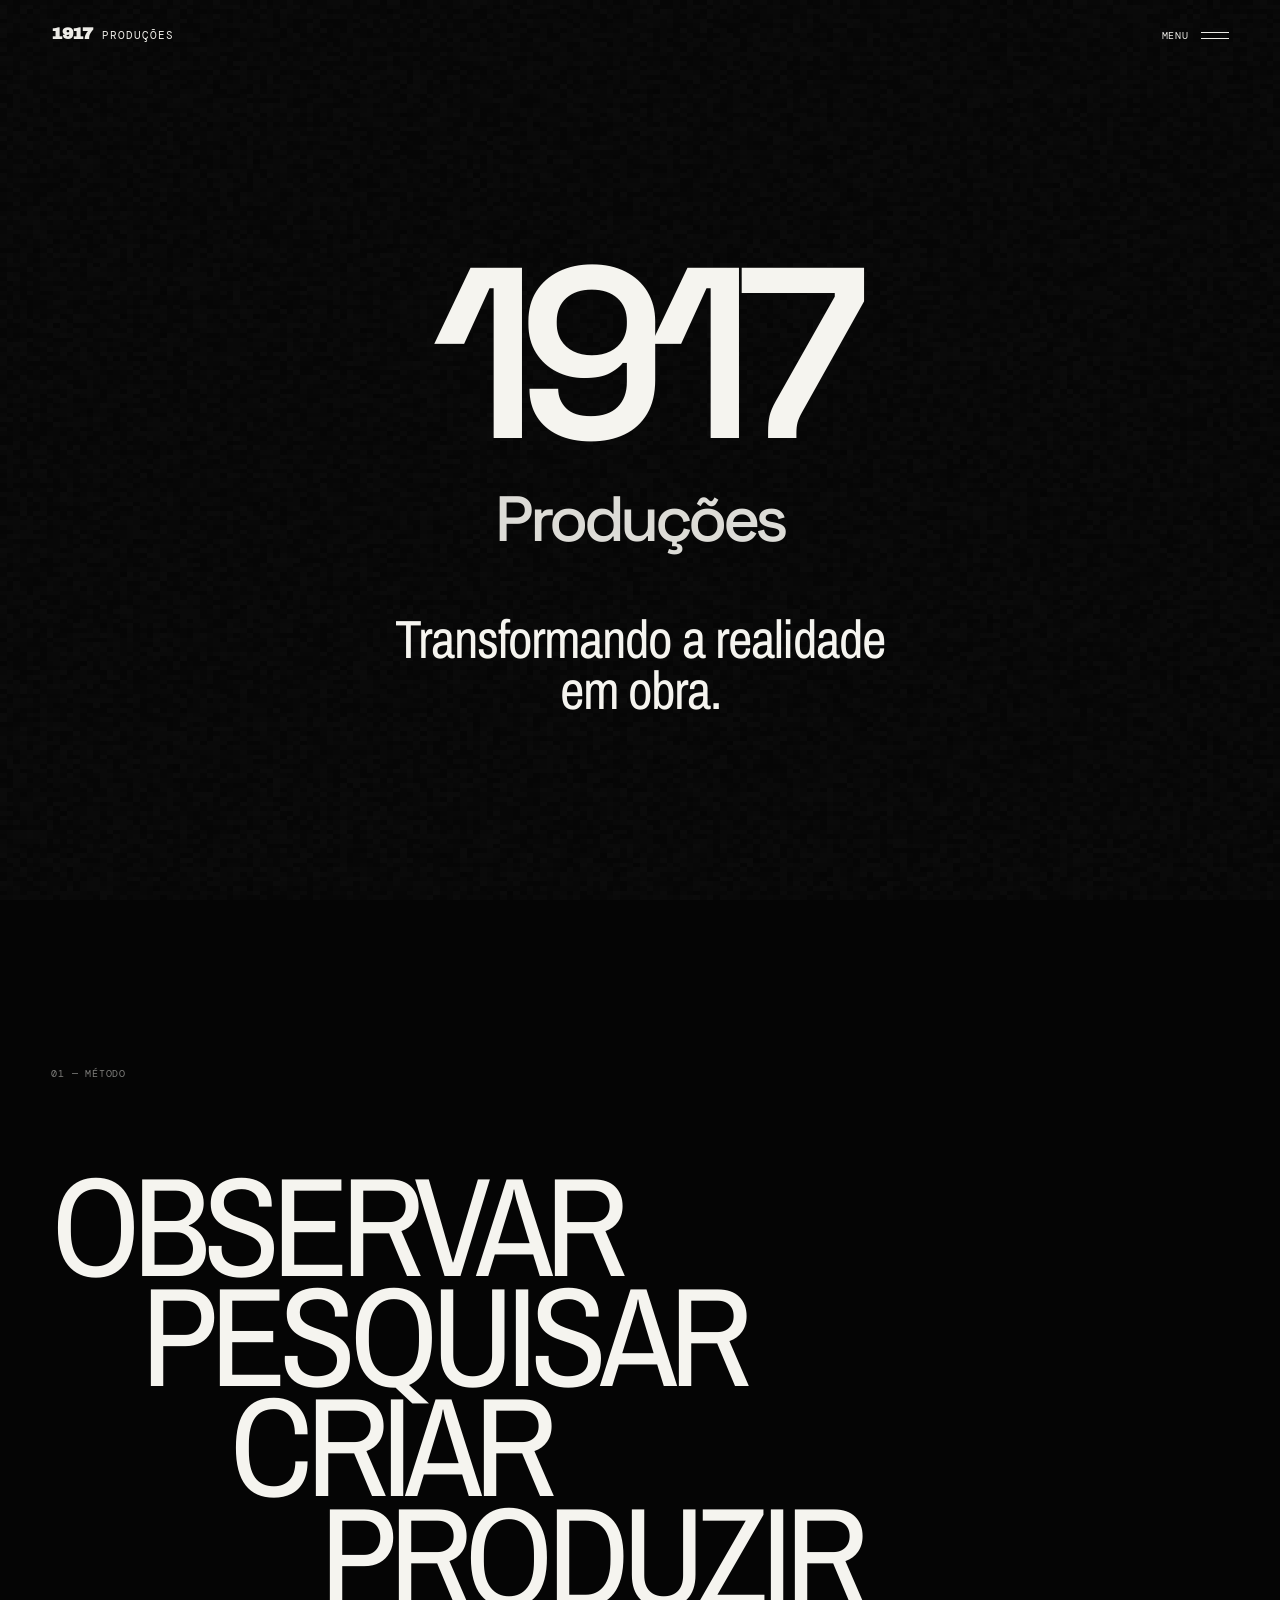
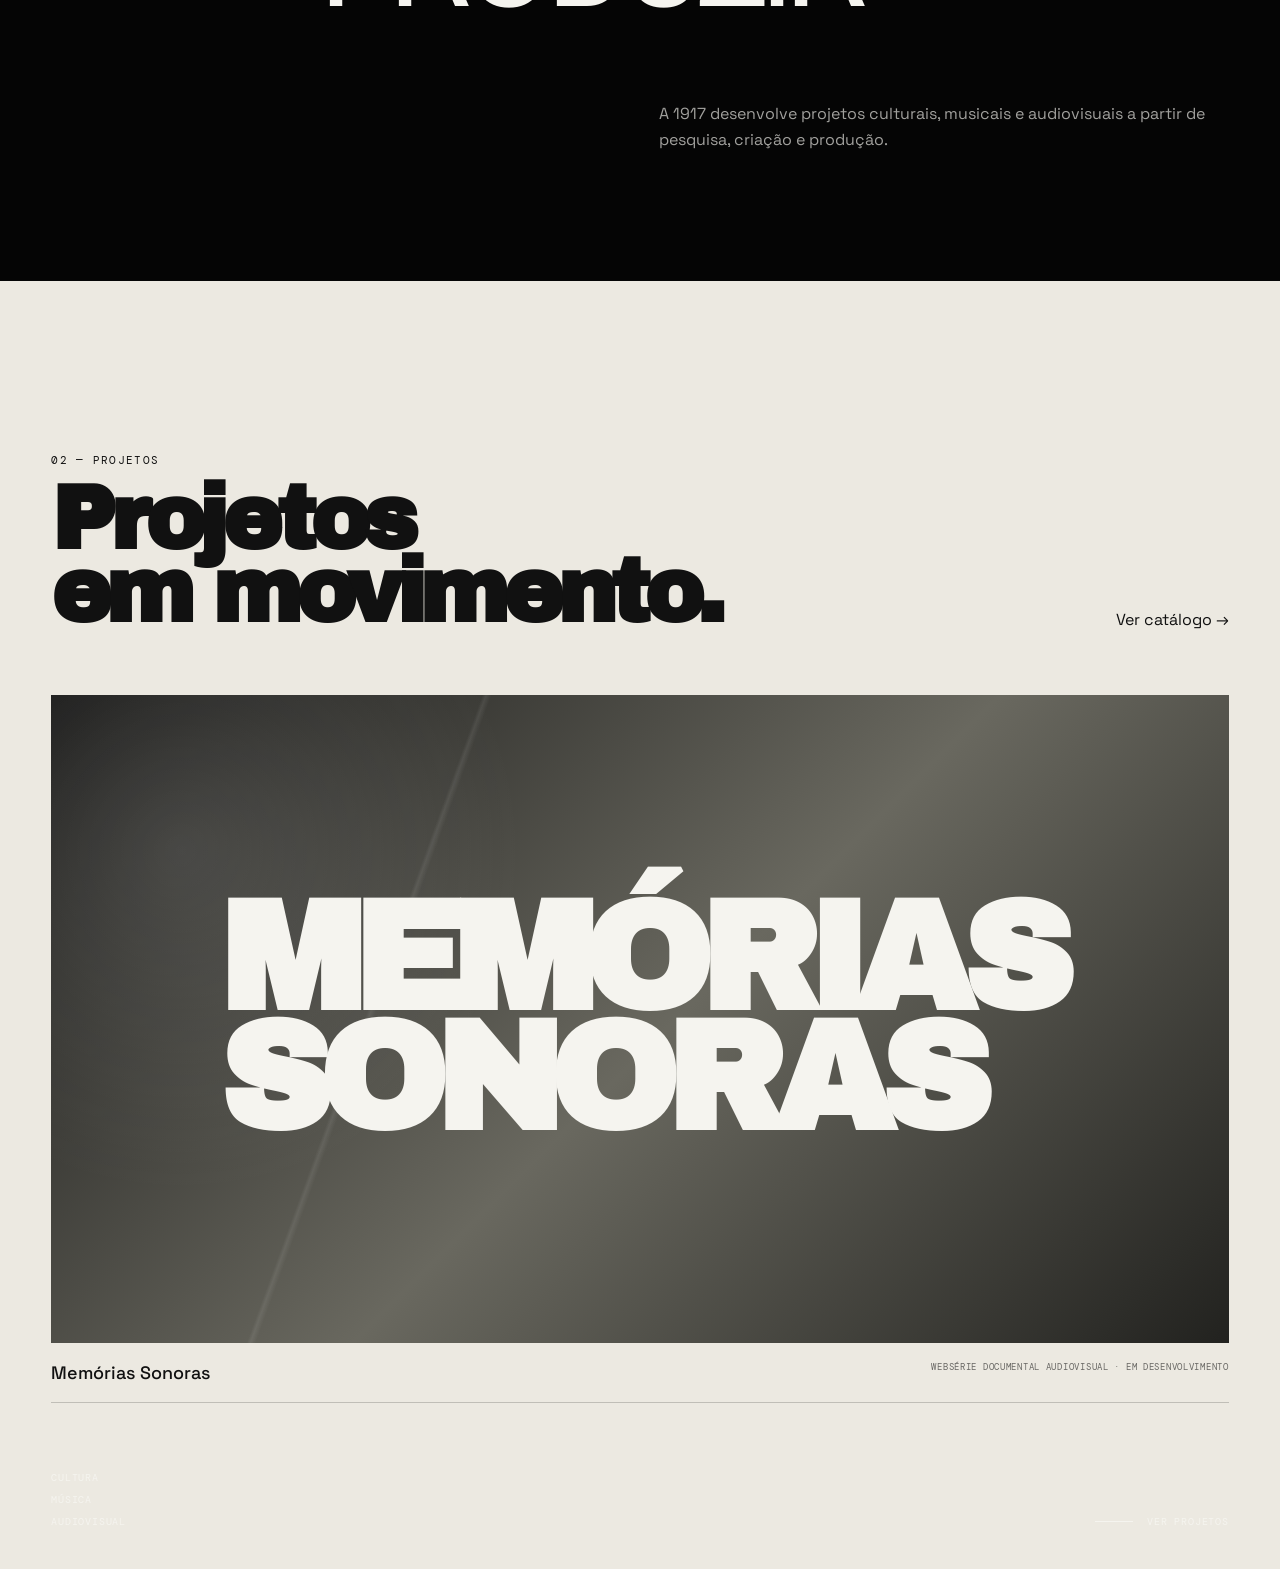
==== audiovisual/index.html @ 2f4d97b2 "3.1" ====
<!DOCTYPE html>
<html lang="pt-BR">
<head>
<meta charset="UTF-8">
<meta name="viewport" content="width=device-width, initial-scale=1.0">
<title>1917 Produções</title>
<meta name="description" content="1917 Produções — desenvolvimento e realização de projetos culturais, musicais e audiovisuais. Transformar a realidade em obra.">
<meta name="theme-color" content="#050505">
<meta property="og:type" content="website">
<meta property="og:title" content="1917 Produções">
<meta property="og:description" content="Desenvolvimento e realização de projetos culturais, musicais e audiovisuais. Transformar a realidade em obra.">
<meta property="og:url" content="https://1917producoes.com.br/">
<meta property="og:site_name" content="1917 Produções">
<link rel="canonical" href="https://1917producoes.com.br/">
<link rel="icon" href="data:image/svg+xml,%3Csvg xmlns='http://www.w3.org/2000/svg' viewBox='0 0 100 100'%3E%3Crect width='100' height='100' fill='%23050505'/%3E%3Ctext x='50' y='67' text-anchor='middle' font-family='Arial' font-weight='700' font-size='48' fill='%23f5f4ef'%3E17%3C/text%3E%3C/svg%3E">
<link rel="preconnect" href="https://fonts.googleapis.com">
<link rel="preconnect" href="https://fonts.gstatic.com" crossorigin>
<link href="https://fonts.googleapis.com/css2?family=Archivo+Black&family=Archivo+Narrow:wght@400;500;600;700&family=DM+Mono:wght@400;500&family=Space+Grotesk:wght@400;500;600;700&display=swap" rel="stylesheet">
<style>
*{box-sizing:border-box}html{margin:0;background:#050505}body{margin:0;background:#050505;color:#f5f4ef;font-family:"Space Grotesk",sans-serif;overflow-x:hidden;-webkit-font-smoothing:antialiased;text-rendering:optimizeLegibility}body.is-transitioning{overflow:hidden}a,button{font:inherit;color:inherit}a{text-decoration:none}button{appearance:none;border:0;outline:0;background:transparent;padding:0;margin:0;cursor:pointer}::selection{background:#a72b25;color:#fff}
:root{--black:#050505;--paper:#ece9e1;--ink:#111;--red:#a72b25;--blue:#17389f;--yellow:#ded043;--white:#f5f4ef;--sans:"Space Grotesk",sans-serif;--display:"Archivo Black",sans-serif;--narrow:"Archivo Narrow",sans-serif;--mono:"DM Mono",monospace;--page-pad:clamp(24px,4vw,72px);--content-width:1500px}
.site{width:100%;min-height:100vh}.page{display:none;width:100%;min-height:100vh;position:relative;isolation:isolate}.page.active{display:block}.page-inner{width:min(calc(100% - (var(--page-pad)*2)),var(--content-width));margin:0 auto}.eyebrow,.tiny{font-family:var(--mono);text-transform:uppercase}.eyebrow{font-size:11px;line-height:1.5;letter-spacing:.12em}.tiny{font-size:10px;line-height:1.5;letter-spacing:.08em}
/* NOISE */
.film-noise{position:fixed;inset:0;width:100%;height:100%;z-index:18000;pointer-events:none;opacity:.06;mix-blend-mode:screen;image-rendering:pixelated}
/* NAV */
.site-nav{position:fixed;inset:0 0 auto 0;z-index:22000;display:flex;justify-content:space-between;align-items:center;padding:23px var(--page-pad);pointer-events:none;mix-blend-mode:difference}.nav-brand,.nav-links button{color:inherit}.nav-brand{display:inline-flex;align-items:baseline;gap:10px;pointer-events:auto;font-family:var(--mono);font-size:11px;line-height:1;letter-spacing:.08em;text-transform:uppercase}.nav-brand strong{font-family:var(--display);font-size:17px;letter-spacing:-.04em}.nav-links{display:flex;align-items:center;gap:clamp(18px,2.5vw,40px)}.nav-links button{pointer-events:auto;font-family:var(--mono);font-size:10px;line-height:1.5;letter-spacing:.08em;text-transform:uppercase;position:relative}.nav-links button::after{content:"";position:absolute;left:0;bottom:-5px;width:100%;height:1px;background:currentColor;transform:scaleX(0);transform-origin:right;transition:transform .35s cubic-bezier(.2,.7,.2,1)}.nav-links button:hover::after,.nav-links button.active::after{transform:scaleX(1);transform-origin:left}
/* 1917 — NOVA ARQUITETURA VISUAL */
.home-manifesto{margin:clamp(42px,5vw,70px) 0 0;font-family:var(--narrow);font-size:clamp(30px,4.2vw,66px);line-height:.95;letter-spacing:-.035em;opacity:0;animation:homeManifestIn 1s cubic-bezier(.16,1,.3,1) forwards;animation-delay:2.55s}.home-manifest-section{min-height:100vh;padding:clamp(110px,13vw,180px) var(--page-pad) clamp(80px,10vw,140px);background:var(--black);color:var(--white);display:flex;flex-direction:column;justify-content:space-between}.home-manifest-label{opacity:.5}.home-manifest-words{margin:10vh 0;display:flex;flex-direction:column}.home-manifest-words span{font-family:var(--narrow);font-size:clamp(60px,11vw,170px);line-height:.78;letter-spacing:-.055em;opacity:0;transform:translateX(-20px);transition:opacity .9s ease,transform 1s cubic-bezier(.16,1,.3,1)}.home-manifest-words span:nth-child(2){margin-left:7vw}.home-manifest-words span:nth-child(3){margin-left:14vw}.home-manifest-words span:nth-child(4){margin-left:21vw}.home-manifest-section.is-visible .home-manifest-words span{opacity:1;transform:translateX(0)}.home-manifest-section.is-visible .home-manifest-words span:nth-child(2){transition-delay:.12s}.home-manifest-section.is-visible .home-manifest-words span:nth-child(3){transition-delay:.24s}.home-manifest-section.is-visible .home-manifest-words span:nth-child(4){transition-delay:.36s}.home-manifest-section>p{align-self:flex-end;max-width:570px;margin:0;font-size:clamp(16px,1.25vw,20px);line-height:1.65;opacity:.65}.home-projects-teaser{padding:clamp(110px,13vw,180px) var(--page-pad);background:var(--paper);color:var(--ink)}.home-teaser-head{display:flex;justify-content:space-between;align-items:flex-end;gap:40px;margin-bottom:65px}.home-teaser-head h2{font-family:var(--display);font-size:clamp(50px,7vw,105px);line-height:.82;letter-spacing:-.07em;margin:14px 0 0}.home-feature{display:block;width:100%;text-align:left;background:none;border:0;padding:0;color:inherit}.home-feature-visual{display:flex;align-items:center;justify-content:center;min-height:min(72vh,760px);background:linear-gradient(135deg,#171716,#69685f 52%,#22221f);color:var(--white);overflow:hidden;position:relative}.home-feature-visual::after{content:"";position:absolute;inset:-15%;background:radial-gradient(circle at 20% 30%,rgba(255,255,255,.12),transparent 25%),linear-gradient(110deg,transparent 35%,rgba(255,255,255,.08) 35.2%,transparent 35.5%);transition:transform 1s cubic-bezier(.16,1,.3,1)}.home-feature:hover .home-feature-visual::after{transform:translate3d(5%,0,0) scale(1.04)}.home-feature-visual strong{position:relative;z-index:1;font-family:var(--display);font-size:clamp(65px,12vw,190px);line-height:.78;letter-spacing:-.08em}.home-feature-meta{display:flex;justify-content:space-between;gap:30px;padding:18px 0;border-bottom:1px solid rgba(17,17,17,.2)}.home-feature-meta b{font-size:18px;font-weight:500}.home-feature-meta small{font-family:var(--mono);font-size:9px;text-transform:uppercase;letter-spacing:.08em;opacity:.6}.music-fields{margin-top:clamp(80px,11vw,150px);border-top:1px solid rgba(17,17,17,.2)}.music-field{display:grid;grid-template-columns:9% 1fr;gap:40px;padding:clamp(42px,5vw,75px) 0;border-bottom:1px solid rgba(17,17,17,.2)}.music-field h2{margin:0 0 18px;font-family:var(--narrow);font-size:clamp(45px,6vw,85px);line-height:.85;letter-spacing:-.04em}.music-field p{margin:0;max-width:750px;font-size:clamp(16px,1.18vw,20px);line-height:1.68}.music-page .editorial-bottom{margin-top:clamp(100px,13vw,180px)}@keyframes homeManifestIn{from{opacity:0;transform:translateY(25px)}to{opacity:1;transform:translateY(0)}}
/* HOME */
#home{background:var(--black);color:var(--white);min-height:100svh}.home-stage{min-height:100svh;padding:clamp(110px,13vh,160px) var(--page-pad) 40px;display:flex;flex-direction:column;justify-content:center;align-items:center}.home-title{width:min(100%,1500px);margin:0 auto;display:flex;flex-direction:column;align-items:center;justify-content:center;text-align:center;opacity:0;animation:homeTitleIn .01s linear forwards;animation-delay:.35s}.home-title .main-word{position:relative;display:block;font-family:var(--sans);font-weight:600;font-size:clamp(120px,19vw,340px);line-height:.76;letter-spacing:-.085em;white-space:nowrap;opacity:0;animation:home1917In 1.2s cubic-bezier(.16,1,.3,1) forwards;animation-delay:.42s}.home-title .sub-word{display:block;margin:clamp(24px,3.5vw,48px) auto 0;font-family:var(--sans);font-size:clamp(34px,5vw,78px);line-height:.9;font-weight:500;letter-spacing:-.07em;text-align:center;opacity:0;animation:homeProducoesIn 1s cubic-bezier(.16,1,.3,1) forwards;animation-delay:1.65s}.home-title .main-word::before,.home-title .main-word::after,.home-title .sub-word::before,.home-title .sub-word::after{content:attr(data-text);position:absolute;inset:0;pointer-events:none;opacity:0;overflow:hidden}.home-title .main-word::before,.home-title .sub-word::before{color:var(--red);transform:translateX(-3px);clip-path:inset(0 0 65% 0);animation:glitchRed 6s steps(1,end) infinite}.home-title .main-word::after,.home-title .sub-word::after{color:var(--blue);transform:translateX(3px);clip-path:inset(62% 0 8% 0);animation:glitchBlue 6s steps(1,end) infinite}.home-footer{position:absolute;left:var(--page-pad);right:var(--page-pad);bottom:40px;display:flex;justify-content:space-between;align-items:flex-end;gap:30px}.home-footer-left{display:flex;flex-direction:column;gap:7px}.home-project-link{display:inline-flex;align-items:center;gap:14px;font-family:var(--mono);font-size:10px;line-height:1.5;letter-spacing:.08em;text-transform:uppercase}.home-project-link span{width:38px;height:1px;background:currentColor;transition:width .35s ease}.home-project-link:hover span{width:65px}
@keyframes homeTitleIn{to{opacity:1}}@keyframes home1917In{0%{opacity:0;filter:blur(12px);transform:translate3d(0,75px,0) scale(.9)}55%{opacity:1;filter:blur(1px);transform:translate3d(0,-8px,0) scale(1.015)}100%{opacity:1;filter:blur(0);transform:translate3d(0,0,0) scale(1)}}@keyframes homeProducoesIn{0%{opacity:0;filter:blur(8px);transform:translate3d(0,35px,0) scale(.97)}60%{opacity:.92;filter:blur(0);transform:translate3d(0,-3px,0) scale(1.005)}100%{opacity:.9;filter:blur(0);transform:translate3d(0,0,0) scale(1)}}@keyframes glitchRed{0%,86%,100%{opacity:0}87%{opacity:.65;transform:translate3d(-3px,0,0)}88%{opacity:0;transform:translate3d(5px,-2px,0)}89%{opacity:.7;transform:translate3d(-4px,1px,0)}90%{opacity:0}97%{opacity:.45;transform:translate3d(2px,0,0)}98%{opacity:0}}@keyframes glitchBlue{0%,78%,100%{opacity:0}79%{opacity:.55;transform:translate3d(3px,1px,0)}80%{opacity:0}82%{opacity:.65;transform:translate3d(-5px,0,0)}83%{opacity:0;transform:translate3d(5px,-1px,0)}84%{opacity:.5}85%{opacity:0}}
/* PROJECT */
#projetos{background:var(--paper);color:var(--ink)}.project-page{padding:145px 0 120px}.project-hero{display:grid;grid-template-columns:minmax(0,1fr) minmax(320px,.78fr);gap:clamp(50px,8vw,130px);align-items:center}.project-copy{min-width:0;max-width:820px}.project-kicker{margin-bottom:25px;color:#55524c}.project-title{margin:0;font-family:var(--display);font-size:clamp(58px,8vw,145px);line-height:.86;letter-spacing:-.065em;overflow-wrap:break-word}.project-title span{display:block}.project-lead{margin:clamp(42px,6vw,80px) 0 0;max-width:720px;padding-left:clamp(0px,4vw,70px);font-size:clamp(19px,1.55vw,27px);line-height:1.5}.project-visual-wrap{min-width:0}.project-visual{width:100%;aspect-ratio:4/5;background:#121212;position:relative;overflow:hidden}.project-visual::before{content:"";position:absolute;inset:0;background:linear-gradient(130deg,transparent 0 45%,rgba(255,255,255,.07) 45.2%,transparent 45.5%);opacity:.5}.project-visual-main{position:absolute;inset:0;display:flex;align-items:center;justify-content:center;padding:40px}.project-visual-main span{color:var(--white);font-family:var(--display);font-size:clamp(75px,11vw,190px);line-height:.8;letter-spacing:-.08em;transform:rotate(-90deg);white-space:nowrap}.project-cut{position:absolute;width:38%;height:18%;top:11%;right:-4%;background:var(--red);transform:rotate(-8deg)}.project-meta{margin-top:20px;display:grid;grid-template-columns:1fr 1fr;gap:18px;font-family:var(--mono);font-size:10px;line-height:1.5;text-transform:uppercase;letter-spacing:.08em}.project-meta-item{padding-top:12px;border-top:1px solid rgba(17,17,17,.24)}.project-meta-label{display:block;color:#716e67;margin-bottom:5px}
/* PROJECT STORY */
.project-story{margin-top:clamp(120px,17vw,240px)}.story-intro{display:grid;grid-template-columns:minmax(220px,.36fr) minmax(0,1fr);gap:50px;padding-bottom:clamp(70px,9vw,120px);border-bottom:1px solid rgba(17,17,17,.18)}.story-label{font-family:var(--display);font-size:clamp(30px,4vw,62px);line-height:.92;letter-spacing:-.055em;margin:0}.story-intro-copy{max-width:930px}.story-intro-copy p{margin:0 0 30px;font-size:clamp(18px,1.3vw,23px);line-height:1.68}.story-intro-copy p:last-child{margin-bottom:0}
/* ARCHIVE GALLERY */
.archive-section{margin-top:clamp(105px,15vw,210px)}.archive-heading{display:grid;grid-template-columns:minmax(220px,.36fr) minmax(0,1fr);gap:50px;align-items:end;margin-bottom:clamp(45px,6vw,80px)}.archive-heading h2{margin:0;font-family:var(--display);font-size:clamp(31px,4vw,62px);line-height:.92;letter-spacing:-.055em}.archive-heading p{margin:0;max-width:840px;font-size:clamp(17px,1.22vw,21px);line-height:1.65}.archive-gallery{display:grid;grid-template-columns:1.15fr 1fr;gap:18px;align-items:stretch}.archive-gallery-item{margin:0;position:relative;overflow:hidden;background:#171717;min-width:0}.archive-gallery-item:first-child{grid-row:span 2}.archive-gallery-item img{width:100%;height:100%;display:block;object-fit:cover;filter:grayscale(1) contrast(.98);transition:transform .7s cubic-bezier(.2,.7,.2,1),filter .5s ease}.archive-gallery-item:first-child img{min-height:680px}.archive-gallery-item:not(:first-child) img{min-height:320px}.archive-gallery-item:hover img{transform:scale(1.025);filter:grayscale(.72) contrast(1.02)}.archive-caption{display:flex;justify-content:space-between;gap:20px;position:absolute;left:0;right:0;bottom:0;padding:15px 18px;background:linear-gradient(to top,rgba(0,0,0,.68),transparent);color:#fff;font-family:var(--mono);font-size:9px;line-height:1.4;letter-spacing:.08em;text-transform:uppercase}.archive-caption span:last-child{text-align:right}
/* REGIONS */
.regions-section{margin-top:clamp(100px,14vw,190px)}.regions-heading{display:grid;grid-template-columns:minmax(220px,.36fr) minmax(0,1fr);gap:50px;align-items:end;margin-bottom:clamp(55px,7vw,90px)}.regions-heading h2{margin:0;font-family:var(--display);font-size:clamp(31px,4vw,62px);line-height:.92;letter-spacing:-.055em}.regions-heading p{margin:0;max-width:820px;font-size:clamp(17px,1.22vw,21px);line-height:1.65}.region-list{border-top:1px solid rgba(17,17,17,.2)}.region-item{display:grid;grid-template-columns:minmax(190px,.35fr) minmax(0,1fr);gap:clamp(40px,7vw,110px);padding:clamp(45px,6vw,85px) 0;border-bottom:1px solid rgba(17,17,17,.2)}.region-name{display:flex;flex-direction:column;gap:10px;min-width:0}.region-number{font-family:var(--mono);font-size:10px;letter-spacing:.08em;color:#706d66}.region-name h3{margin:0;font-family:var(--display);font-size:clamp(42px,5vw,78px);line-height:.86;letter-spacing:-.065em;overflow-wrap:break-word}.region-copy{max-width:820px}.region-copy p{margin:0;font-size:clamp(16px,1.18vw,20px);line-height:1.72}
/* PEOPLE */
.people-section{margin-top:clamp(120px,17vw,240px);display:grid;grid-template-columns:minmax(0,.8fr) minmax(300px,.75fr);gap:clamp(50px,10vw,160px);align-items:start}.people-title{margin:0;font-family:var(--display);font-size:clamp(65px,9vw,145px);line-height:.78;letter-spacing:-.075em}.people-title span{display:block}.people-copy{max-width:700px;padding-top:10px}.people-copy p{margin:0 0 28px;font-size:clamp(17px,1.22vw,21px);line-height:1.7}.people-copy p:last-child{margin-bottom:0}
/* MUSIC */
.music-section{margin-top:clamp(120px,17vw,240px);padding:clamp(65px,8vw,110px) 0;border-top:1px solid rgba(17,17,17,.2);border-bottom:1px solid rgba(17,17,17,.2)}.music-header{display:grid;grid-template-columns:minmax(220px,.36fr) minmax(0,1fr);gap:50px;margin-bottom:clamp(55px,7vw,90px)}.music-header h2{margin:0;font-family:var(--display);font-size:clamp(31px,4vw,62px);line-height:.92;letter-spacing:-.055em}.music-header p{margin:0;max-width:850px;font-size:clamp(17px,1.22vw,21px);line-height:1.65}.music-list{display:grid;grid-template-columns:repeat(2,minmax(0,1fr));border-top:1px solid rgba(17,17,17,.2)}.music-item{padding:35px 30px 38px 0;border-bottom:1px solid rgba(17,17,17,.2)}.music-item:nth-child(odd){border-right:1px solid rgba(17,17,17,.2);padding-right:45px}.music-item:nth-child(even){padding-left:45px}.music-item h3{margin:0 0 13px;font-family:var(--narrow);font-size:clamp(42px,5vw,72px);line-height:.85;letter-spacing:-.04em}.music-item p{margin:0;max-width:570px;font-size:clamp(15px,1.08vw,18px);line-height:1.65}
/* PRODUCTION */
.production-section{margin-top:clamp(120px,17vw,240px)}.production-grid{display:grid;grid-template-columns:minmax(220px,.36fr) minmax(0,1fr);gap:50px}.production-grid h2{margin:0;font-family:var(--display);font-size:clamp(31px,4vw,62px);line-height:.92;letter-spacing:-.055em}.production-copy{max-width:940px}.production-copy>p{margin:0 0 35px;font-size:clamp(18px,1.28vw,22px);line-height:1.68}.production-list{margin-top:60px;display:grid;grid-template-columns:repeat(3,minmax(0,1fr));gap:20px}.production-card{padding:28px 24px 30px;background:var(--ink);color:var(--white);min-height:210px;display:flex;flex-direction:column;justify-content:space-between}.production-card-number{font-family:var(--mono);font-size:10px;color:#aaa8a2;letter-spacing:.08em}.production-card strong{display:block;font-family:var(--narrow);font-size:clamp(26px,2.8vw,44px);line-height:.9;letter-spacing:-.03em}.production-card span{display:block;margin-top:14px;font-size:13px;line-height:1.5;color:#cdcbc5}
.project-final{margin-top:clamp(120px,17vw,240px);padding:clamp(50px,7vw,90px) 0 0;border-top:1px solid rgba(17,17,17,.2)}.project-final p{max-width:1150px;margin:0;font-family:var(--narrow);font-size:clamp(38px,5vw,78px);line-height:.98;letter-spacing:-.035em}
/* SUPPORT */
#apoio{background:var(--yellow);color:var(--ink)}.support-page{padding:140px 0 100px}.support-header{display:grid;grid-template-columns:minmax(0,1.08fr) minmax(280px,.92fr);gap:clamp(50px,9vw,150px);align-items:end}.support-title{margin:0;font-family:var(--display);font-size:clamp(76px,12vw,210px);line-height:.8;letter-spacing:-.08em}.support-intro{max-width:620px;padding-bottom:5px}.support-intro .eyebrow{margin-bottom:22px}.support-intro p{margin:0;font-size:clamp(18px,1.4vw,24px);line-height:1.55}.support-number{margin-top:70px;font-family:var(--display);font-size:clamp(100px,19vw,320px);line-height:.75;letter-spacing:-.09em;color:rgba(0,0,0,.08);overflow:hidden;white-space:nowrap}.support-ribbon{width:min(980px,100%);margin:clamp(60px,8vw,110px) auto 0;padding:17px 24px;background:var(--red);color:var(--white);font-family:var(--mono);font-size:10px;line-height:1.5;letter-spacing:.09em;text-transform:uppercase;transform:rotate(-1.5deg)}.support-details{margin-top:clamp(100px,15vw,220px);display:grid;grid-template-columns:minmax(220px,.38fr) minmax(0,1fr);gap:50px}.support-details h2{margin:0;font-family:var(--display);font-size:clamp(28px,3.5vw,55px);line-height:.95;letter-spacing:-.055em}.support-content{max-width:930px}.support-content p{margin:0 0 26px;font-size:clamp(16px,1.17vw,20px);line-height:1.7}.support-facts{margin-top:55px;display:grid;grid-template-columns:repeat(3,minmax(0,1fr));border-top:1px solid rgba(17,17,17,.25);border-bottom:1px solid rgba(17,17,17,.25)}.support-fact{padding:22px 20px;border-right:1px solid rgba(17,17,17,.25)}.support-fact:last-child{border-right:0}.support-fact strong{display:block;font-family:var(--display);font-size:clamp(30px,4vw,62px);line-height:.9;letter-spacing:-.06em;margin-bottom:14px}.support-fact span{display:block;font-family:var(--mono);font-size:9px;line-height:1.5;text-transform:uppercase;letter-spacing:.07em}
/* ABOUT */
#sobre{background:var(--paper);color:var(--ink)}.about-page{padding:140px 0 110px}.about-hero{display:grid;grid-template-columns:minmax(0,1fr) minmax(300px,.55fr);gap:clamp(50px,9vw,150px);align-items:start}.about-title{margin:0;font-family:var(--display);font-size:clamp(88px,15vw,250px);line-height:.76;letter-spacing:-.09em;overflow-wrap:break-word}.about-intro{padding-top:12px;max-width:620px}.about-intro p{margin:0;font-size:clamp(20px,1.65vw,28px);line-height:1.45}.about-strip{margin-top:clamp(90px,13vw,190px);padding:clamp(35px,4vw,65px) clamp(25px,4vw,65px);background:var(--red);color:var(--white);display:grid;grid-template-columns:minmax(180px,.36fr) minmax(0,1fr);gap:40px}.about-strip-label{font-family:var(--mono);font-size:10px;line-height:1.5;text-transform:uppercase;letter-spacing:.08em}.about-strip-copy{margin:0;max-width:950px;font-family:var(--narrow);font-size:clamp(34px,4.4vw,72px);line-height:.98;letter-spacing:-.035em}.about-body{margin-top:clamp(90px,13vw,180px);display:grid;grid-template-columns:minmax(220px,.36fr) minmax(0,1fr);gap:50px}.about-body-title{margin:0;font-family:var(--display);font-size:clamp(27px,3.4vw,54px);line-height:.95;letter-spacing:-.055em}.about-body-copy{max-width:900px;font-size:clamp(16px,1.17vw,20px);line-height:1.7}.about-body-copy p{margin:0 0 28px}.about-body-copy p:last-child{margin-bottom:0}
/* PROCESS */
#processo{background:var(--black);color:var(--white)}.process-page{padding:140px 0 110px}.process-head{display:grid;grid-template-columns:minmax(0,1.05fr) minmax(320px,.65fr);gap:clamp(70px,10vw,160px);align-items:start}.process-title-wrap{min-width:0}.process-title{margin:0;width:100%;max-width:850px;font-family:var(--display);font-size:clamp(72px,10.5vw,175px);line-height:.82;letter-spacing:-.075em;overflow-wrap:break-word}.process-intro{width:100%;max-width:560px;min-width:0;padding-top:10px}.process-intro .eyebrow{color:#a7a59f;margin:0 0 24px}.process-intro p{margin:0;width:100%;max-width:560px;font-size:clamp(17px,1.3vw,23px);line-height:1.62;overflow-wrap:break-word}.process-list{margin-top:clamp(100px,15vw,220px);border-top:1px solid rgba(245,244,239,.25)}.process-item{display:grid;grid-template-columns:minmax(75px,.18fr) minmax(0,1fr);gap:clamp(30px,6vw,90px);padding:clamp(38px,5vw,72px) 0;border-bottom:1px solid rgba(245,244,239,.25)}.process-number{font-family:var(--mono);font-size:11px;line-height:1.5;color:#9d9b95}.process-content{min-width:0}.process-word{margin:0 0 28px;font-family:var(--narrow);font-size:clamp(60px,10vw,160px);line-height:.78;font-weight:700;letter-spacing:-.055em;overflow-wrap:break-word}.process-description{width:100%;max-width:760px;margin:0;font-size:clamp(16px,1.18vw,20px);line-height:1.7;color:#d0cec8;overflow-wrap:break-word}.process-mark{display:inline-flex;align-items:center;justify-content:center;margin-top:32px;width:42px;height:42px;border:1px solid rgba(245,244,239,.35);font-family:var(--mono);font-size:11px;transition:transform .45s cubic-bezier(.2,.7,.2,1),background .45s ease,color .45s ease}.process-item:hover .process-mark{transform:rotate(45deg);background:var(--blue);color:var(--white)}
/* CONTACT */
#contato{background:var(--blue);color:var(--white)}.contact-page{padding:140px 0 90px;min-height:100vh;display:flex;flex-direction:column}.contact-main{flex:1;display:flex;justify-content:center;flex-direction:column}.contact-grid{display:grid;grid-template-columns:minmax(0,1fr) minmax(280px,.45fr);gap:clamp(60px,10vw,170px);align-items:end}.contact-title{margin:0;font-family:var(--display);font-size:clamp(80px,14vw,235px);line-height:.76;letter-spacing:-.09em;overflow-wrap:break-word}.contact-side{padding-bottom:12px;min-width:0}.contact-side .eyebrow{color:rgba(245,244,239,.6);margin-bottom:22px}.contact-email{display:inline-block;max-width:100%;font-family:var(--narrow);font-size:clamp(28px,4vw,58px);line-height:.95;letter-spacing:-.03em;overflow-wrap:anywhere;border-bottom:1px solid rgba(245,244,239,.5);padding-bottom:8px;transition:opacity .3s ease}.contact-email:hover{opacity:.65}.contact-bottom{margin-top:100px;padding-top:20px;border-top:1px solid rgba(245,244,239,.28);display:flex;justify-content:space-between;align-items:flex-end;gap:30px}.contact-bottom-left{display:flex;flex-direction:column;gap:7px}.contact-bottom-right{text-align:right}
/* TRANSITION */
.transition{position:fixed;inset:0;z-index:20000;visibility:hidden;opacity:0;pointer-events:none;overflow:hidden;background:var(--black);isolation:isolate}.transition.active{visibility:visible;opacity:1}.transition-black{position:absolute;inset:0;background:var(--black)}.transition-plane{position:absolute;top:-15%;left:-12%;width:124%;height:130%;transform:translateX(118%) skewX(-12deg);will-change:transform;transition:transform .72s cubic-bezier(.77,0,.175,1)}.transition-red{z-index:1;background:var(--red);transition-delay:.03s}.transition-paper{z-index:2;background:var(--paper);transform:translateX(125%) skewX(-12deg);transition-delay:.1s}.transition-brand{position:absolute;z-index:5;top:50%;left:50%;width:min(90vw,900px);transform:translate(-50%,-50%) scale(.93);opacity:0;color:var(--ink);text-align:center;pointer-events:none;transition:opacity .35s ease,transform .65s cubic-bezier(.2,.7,.2,1)}.transition-brand .brand-main{display:block;font-family:var(--sans);font-weight:600;font-size:clamp(85px,18vw,300px);line-height:.72;letter-spacing:-.085em}.transition-brand .brand-sub{display:block;margin:28px auto 0;width:max-content;font-family:var(--sans);font-weight:500;font-size:clamp(30px,5vw,75px);line-height:.9;letter-spacing:-.045em;opacity:0;transform:translateY(20px);transition:opacity .4s ease .38s,transform .5s cubic-bezier(.2,.7,.2,1) .38s}.transition.covering .transition-red,.transition.covering .transition-paper{transform:translateX(0) skewX(-12deg)}.transition.covering .transition-brand{opacity:1;transform:translate(-50%,-50%) scale(1)}.transition.covering .transition-brand .brand-sub{opacity:1;transform:translateY(0)}.transition.leaving .transition-red{transform:translateX(-125%) skewX(-12deg)}.transition.leaving .transition-paper{transform:translateX(-132%) skewX(-12deg)}.transition.leaving .transition-brand{opacity:0;transform:translate(-50%,-50%) scale(1.04)}.transition.leaving .transition-brand .brand-sub{opacity:0;transform:translateY(-15px)}
/* CURSOR */
.cursor-dot,.cursor-ring{position:fixed;top:0;left:0;pointer-events:none;z-index:30000;opacity:0}.cursor-dot{width:7px;height:7px;border-radius:50%;background:currentColor}.cursor-ring{width:35px;height:35px;border:1px solid currentColor;border-radius:50%;transition:width .25s ease,height .25s ease,opacity .25s ease}body.cursor-ready .cursor-dot,body.cursor-ready .cursor-ring{opacity:1}body.cursor-hover .cursor-ring{width:55px;height:55px}
/* RESPONSIVE */
@media(max-width:1000px){.project-hero{grid-template-columns:1fr;gap:60px}.project-copy{max-width:900px}.project-visual{max-width:680px}.people-section{grid-template-columns:1fr}.production-list{grid-template-columns:1fr 1fr}.archive-gallery{grid-template-columns:1fr 1fr}.archive-gallery-item:first-child{grid-row:auto}.archive-gallery-item:first-child img,.archive-gallery-item:not(:first-child) img{min-height:360px}}
@media(max-width:800px){.site-nav{padding:18px var(--page-pad)}.nav-brand{display:none}.nav-links{width:100%;justify-content:space-between;gap:10px}.nav-links button{font-size:9px}.home-stage{padding-top:100px}.home-title .main-word{font-size:clamp(87px,24vw,170px);white-space:nowrap}.home-title .sub-word{margin-top:24px;font-size:clamp(34px,10vw,65px)}.home-footer{left:var(--page-pad);right:var(--page-pad);bottom:25px;align-items:flex-start;flex-direction:column;gap:18px}.home-footer-right{text-align:left}.project-page,.support-page,.about-page,.process-page,.contact-page{padding-top:105px}.story-intro,.regions-heading,.production-grid,.music-header,.about-hero,.support-header,.contact-grid{grid-template-columns:1fr;gap:30px}.region-item{grid-template-columns:1fr;gap:25px}.music-list{grid-template-columns:1fr}.music-item,.music-item:nth-child(odd),.music-item:nth-child(even){padding:30px 0;border-right:0}.production-list{grid-template-columns:1fr}.archive-gallery{grid-template-columns:1fr}.archive-gallery-item:first-child img,.archive-gallery-item:not(:first-child) img{min-height:280px}.support-title{font-size:clamp(72px,18vw,145px)}.support-number{font-size:clamp(90px,25vw,170px);margin-top:50px}.support-details,.about-body{grid-template-columns:1fr;gap:35px}.support-facts{grid-template-columns:1fr}.support-fact{border-right:0;border-bottom:1px solid rgba(17,17,17,.25)}.support-fact:last-child{border-bottom:0}.about-title{font-size:clamp(80px,21vw,160px)}.about-strip{grid-template-columns:1fr}.process-head{grid-template-columns:1fr;gap:45px}.process-title{max-width:100%;font-size:clamp(72px,20vw,160px)}.process-intro{max-width:640px;padding-top:0}.process-intro p{max-width:100%}.process-item{grid-template-columns:1fr;gap:20px}.process-word{font-size:clamp(62px,18vw,125px)}.contact-title{font-size:clamp(80px,21vw,170px)}.contact-bottom{flex-direction:column;align-items:flex-start}.contact-bottom-right{text-align:left}.transition-brand .brand-main{font-size:clamp(75px,22vw,160px)}.transition-brand .brand-sub{font-size:clamp(28px,8vw,58px)}}
@media(max-width:520px){.project-meta{grid-template-columns:1fr}.nav-links{gap:8px}.nav-links button{font-size:8px}.project-final p{font-size:clamp(34px,10vw,52px)}.archive-caption{font-size:8px}}
@media(prefers-reduced-motion:reduce){*,*::before,*::after{animation-duration:.01ms!important;animation-iteration-count:1!important;transition-duration:.01ms!important}.film-noise{display:none}}
/* REFINAMENTO / PREVENÇÃO DE SOBREPOSIÇÃO */
.page-inner, .page-inner > *, .catalog-item > *, .dossier-hero > *, .editorial-head > *, .partners-head > *, .contact-grid > *, .process-head > * { min-width:0; }
h1,h2,h3,p { max-width:100%; }
.project-title, .dossier-title, .catalog-title, .editorial-title, .partners-title, .process-title, .contact-title, .about-title { text-wrap:balance; }
.project-lead, .dossier-subtitle, .editorial-lead, .partners-lead, .process-intro p, .about-intro p, .contact-email { overflow-wrap:anywhere; }
.dossier-title, .process-title, .field h2, .partner-field h2, .contact-route h2 { hyphens:none; }
.dossier-hero { align-items:start; }
.dossier-hero > div:last-child { padding-top:clamp(8px,1vw,18px); }
.dossier-title { padding-bottom:12px; }
.dossier-subtitle { margin-top:8px; }
.process-title { line-height:.88; }
.process-word { line-height:.86; padding-bottom:5px; }
.field h2, .partner-field h2, .contact-route h2 { padding-bottom:4px; }
.editorial-head, .partners-head, .contact-grid { align-items:start; }
.catalog-main h2 { padding-bottom:6px; }
.catalog-description { align-self:start; padding-top:5px; }
.catalog-arrow { align-self:center; }
.home-title .main-word, .home-title .sub-word { overflow:visible; }

@media(max-width:1100px){
  .site-nav { padding-left:clamp(20px,3vw,42px); padding-right:clamp(20px,3vw,42px); }
  .catalog-item { grid-template-columns:48px minmax(0,1fr) minmax(180px,.65fr) 26px; gap:22px; }
  .catalog-main h2 { font-size:clamp(36px,5vw,66px); }
  .dossier-hero { grid-template-columns:minmax(0,1fr) minmax(260px,.62fr); gap:55px; }
  .dossier-title { font-size:clamp(62px,10vw,145px); }
  .editorial-title, .partners-title { font-size:clamp(68px,11.5vw,175px); }
}

@media(max-width:800px){
  .page-inner { width:min(calc(100% - 40px), var(--content-width)); }
  .site-nav { padding:17px 20px; }
  .home-stage { padding:100px 20px 35px; }
  .home-title .main-word { font-size:clamp(82px,23vw,155px); line-height:.8; }
  .home-title .sub-word { margin-top:28px; font-size:clamp(32px,9vw,60px); line-height:.92; }
  .home-footer { left:20px; right:20px; bottom:22px; }
  .project-page,.support-page,.about-page,.process-page,.contact-page,.catalog-page,.dossier-page,.editorial-page,.partners-page { padding-top:105px; }
  .catalog-head, .dossier-hero, .editorial-head, .partners-head, .catalog-archive, .editorial-bottom, .contact-grid { gap:28px; }
  .catalog-title, .editorial-title, .partners-title, .contact-title, .about-title { line-height:.82; }
  .catalog-item { grid-template-columns:34px minmax(0,1fr) 22px; gap:14px; align-items:start; padding:34px 0; }
  .catalog-main h2 { font-size:clamp(34px,10.5vw,62px); line-height:.9; }
  .catalog-description { grid-column:2 / 3; padding-top:12px; max-width:100%; }
  .catalog-status { margin-top:14px; }
  .catalog-arrow { grid-column:3; grid-row:1; padding-top:5px; }
  .dossier-hero { align-items:start; }
  .dossier-title { font-size:clamp(58px,18vw,120px); line-height:.84; padding-bottom:8px; }
  .dossier-hero > div:last-child { padding-top:0; }
  .dossier-subtitle { margin-top:0; }
  .dossier-block { padding:40px 0; }
  .dossier-block h2 { line-height:.94; }
  .dossier-quote { line-height:1.02; }
  .field, .partner-field, .contact-route { min-height:0; }
  .field h2, .partner-field h2, .contact-route h2 { margin-top:45px; line-height:.9; }
  .process-title { line-height:.88; }
  .process-word { line-height:.9; margin-bottom:22px; }
  .about-strip-copy { line-height:1.02; }
  .contact-title { line-height:.82; }
  .contact-email { display:block; font-size:clamp(25px,7.5vw,45px); line-height:1; }
}

@media(max-width:520px){
  .page-inner { width:min(calc(100% - 32px), var(--content-width)); }
  .site-nav { padding:15px 16px; }
  .menu-trigger { font-size:9px; }
  .home-stage { padding-left:16px; padding-right:16px; }
  .home-title .main-word { font-size:clamp(72px,23vw,112px); }
  .home-title .sub-word { font-size:clamp(30px,9vw,48px); margin-top:24px; }
  .home-footer { left:16px; right:16px; }
  .catalog-item { grid-template-columns:28px minmax(0,1fr) 18px; gap:11px; }
  .catalog-number { padding-top:5px; font-size:9px; }
  .catalog-main h2 { font-size:clamp(31px,10vw,50px); }
  .catalog-tags { font-size:8px; }
  .catalog-description { font-size:14px; line-height:1.58; }
  .dossier-title { font-size:clamp(52px,17vw,92px); }
  .dossier-meta { gap:12px; }
  .dossier-meta div { font-size:8px; }
  .field h2, .partner-field h2, .contact-route h2 { font-size:clamp(36px,11vw,52px); }
  .process-word { font-size:clamp(54px,17vw,88px); }
  .contact-title, .about-title { font-size:clamp(70px,20vw,105px); }
}


/* PROJECTS V2 — editorial catalog */
.project-filterbar{display:flex;flex-wrap:wrap;gap:9px;margin:30px 0 56px;padding-top:22px;border-top:1px solid rgba(17,17,17,.16)}
.project-filter{appearance:none;border:1px solid rgba(17,17,17,.28);background:transparent;border-radius:999px;padding:9px 14px;font:9px/1 var(--mono);letter-spacing:.09em;text-transform:uppercase;cursor:pointer;transition:background .25s,color .25s,border-color .25s}
.project-filter:hover,.project-filter.active{background:#111;color:#f1eee7;border-color:#111}
.projects-editorial{display:grid;gap:84px}
.project-editorial-card{display:grid;grid-template-columns:minmax(0,1.25fr) minmax(300px,.75fr);gap:34px;padding:0 0 52px;border-bottom:1px solid rgba(17,17,17,.2);text-align:left;width:100%;transition:opacity .25s ease,transform .45s cubic-bezier(.2,.7,.2,1)}
.project-editorial-card[hidden]{display:none}
.project-editorial-card:hover{transform:translateY(-5px)}
.project-editorial-visual{position:relative;min-height:clamp(360px,49vw,720px);overflow:hidden;background:#171717;color:#f1eee7}
.project-editorial-visual img{width:100%;height:100%;object-fit:cover;display:block;filter:grayscale(1);transition:transform .8s cubic-bezier(.2,.7,.2,1),filter .5s ease}
.project-editorial-card:hover .project-editorial-visual img{transform:scale(1.025);filter:grayscale(.25)}
.project-editorial-visual.typographic{display:flex;align-items:flex-end;padding:clamp(22px,3vw,44px);background:linear-gradient(145deg,#241d1b,#6b1f19 60%,#d9d1c4);color:#f4efe7}
.project-editorial-visual.typographic.dark{background:linear-gradient(145deg,#0d0d0d,#262626 55%,#777)}
.project-editorial-visual strong{font-family:var(--display);font-size:clamp(52px,8vw,126px);font-weight:500;line-height:.76;letter-spacing:-.075em}
.project-editorial-index{position:absolute;top:18px;left:20px;font:9px/1 var(--mono);letter-spacing:.1em;text-transform:uppercase;z-index:2}
.project-editorial-info{display:flex;flex-direction:column;justify-content:space-between;padding:6px 0 2px}
.project-editorial-info h2{margin:0;font-family:var(--display);font-size:clamp(48px,6vw,92px);font-weight:500;line-height:.82;letter-spacing:-.07em}
.project-editorial-type{margin-top:18px;font:9px/1.55 var(--mono);letter-spacing:.09em;text-transform:uppercase;color:#66635d}
.project-editorial-description{margin:40px 0 0;max-width:520px;font-size:16px;line-height:1.7}
.project-editorial-meta{display:grid;grid-template-columns:1fr 1fr;gap:18px;margin-top:48px;padding-top:20px;border-top:1px solid rgba(17,17,17,.18)}
.project-editorial-meta div{font-size:13px;line-height:1.45}.project-editorial-meta span{display:block;margin-bottom:7px;font:8px/1 var(--mono);letter-spacing:.1em;text-transform:uppercase;color:#77736b}
.project-editorial-open{margin-top:34px;font:9px/1 var(--mono);letter-spacing:.1em;text-transform:uppercase}
.projects-empty{display:none;padding:70px 0;border-top:1px solid rgba(17,17,17,.2);font-size:18px}
@media(max-width:800px){.project-filterbar{margin-bottom:40px}.projects-editorial{gap:58px}.project-editorial-card{grid-template-columns:1fr;gap:24px}.project-editorial-visual{min-height:72vw}.project-editorial-info h2{font-size:clamp(46px,15vw,82px)}.project-editorial-description{margin-top:26px}.project-editorial-meta{margin-top:32px}}

</style>

<style>
/* 1917 INSTITUTIONAL ARCHITECTURE — preserves the original visual language */
.menu-trigger{display:inline-flex;align-items:center;gap:12px;pointer-events:auto;font-family:var(--mono);font-size:10px;line-height:1.5;letter-spacing:.08em;text-transform:uppercase}.menu-trigger-lines{width:28px;display:flex;flex-direction:column;gap:5px}.menu-trigger-lines i{display:block;width:100%;height:1px;background:currentColor;transition:transform .35s ease,width .35s ease}.menu-trigger:hover .menu-trigger-lines i:last-child{width:65%}.menu-overlay{position:fixed;inset:0;z-index:23000;background:var(--paper);color:var(--ink);visibility:hidden;opacity:0;pointer-events:none;transition:opacity .35s ease,visibility .35s ease}.menu-overlay.open{visibility:visible;opacity:1;pointer-events:auto}.menu-overlay-inner{width:min(calc(100% - (var(--page-pad)*2)),var(--content-width));min-height:100%;margin:0 auto;padding:120px 0 60px;display:flex;flex-direction:column}.menu-overlay-top{display:flex;justify-content:space-between;align-items:center;padding-bottom:30px;border-bottom:1px solid rgba(17,17,17,.2)}.menu-overlay-label{font-family:var(--mono);font-size:10px;letter-spacing:.08em;text-transform:uppercase;color:#66635d}.menu-close{font-family:var(--mono);font-size:10px;letter-spacing:.08em;text-transform:uppercase}.menu-close:hover{opacity:.55}.menu-grid{display:grid;grid-template-columns:1fr 1fr;gap:0 8vw;margin-top:35px}.menu-item{display:flex;align-items:baseline;justify-content:space-between;gap:20px;padding:24px 0;border-bottom:1px solid rgba(17,17,17,.15);font-family:var(--display);font-size:clamp(36px,5.3vw,78px);line-height:.9;letter-spacing:-.06em;transition:padding-left .35s ease}.menu-item span{font-family:var(--mono);font-size:9px;letter-spacing:.08em;color:#77736b}.menu-item:hover{padding-left:14px}.menu-overlay-note{margin-top:auto;padding-top:50px;display:flex;justify-content:space-between;gap:30px;font-family:var(--mono);font-size:9px;line-height:1.5;letter-spacing:.08em;text-transform:uppercase;color:#68655f}.nav-menu-holder{pointer-events:auto}.nav-brand{cursor:pointer}
/* CATALOG */
.catalog-page{padding:140px 0 110px}.catalog-head{display:grid;grid-template-columns:minmax(0,.7fr) minmax(260px,.8fr);gap:60px;align-items:end;padding-bottom:55px;border-bottom:1px solid rgba(17,17,17,.22)}.catalog-title{margin:0;font-family:var(--display);font-size:clamp(82px,14vw,220px);line-height:.75;letter-spacing:-.09em}.catalog-intro{max-width:680px;padding-bottom:5px}.catalog-intro .eyebrow{margin-bottom:20px;color:#5d5a54}.catalog-intro p{margin:0;font-size:clamp(18px,1.45vw,24px);line-height:1.55}.catalog-list{margin-top:20px}.catalog-item{display:grid;grid-template-columns:70px minmax(0,.9fr) minmax(220px,.55fr) 34px;gap:30px;align-items:center;padding:42px 0;border-bottom:1px solid rgba(17,17,17,.2);transition:padding-left .4s cubic-bezier(.2,.7,.2,1)}.catalog-item:hover{padding-left:18px}.catalog-number{font-family:var(--mono);font-size:10px;color:#77736b;align-self:start;padding-top:8px}.catalog-main h2{margin:0;font-family:var(--display);font-size:clamp(39px,5.2vw,76px);line-height:.84;letter-spacing:-.065em}.catalog-tags{margin-top:16px;font-family:var(--mono);font-size:9px;line-height:1.6;letter-spacing:.08em;text-transform:uppercase;color:#66635d}.catalog-description{font-size:15px;line-height:1.65;max-width:520px}.catalog-status{display:block;margin-top:18px;font-family:var(--mono);font-size:9px;letter-spacing:.08em;text-transform:uppercase}.catalog-arrow{font-family:var(--mono);font-size:20px;transition:transform .35s ease}.catalog-item:hover .catalog-arrow{transform:translateX(7px)}.catalog-archive{margin-top:100px;padding-top:35px;border-top:1px solid rgba(17,17,17,.2);display:grid;grid-template-columns:.7fr 1.3fr;gap:60px}.catalog-archive h2{margin:0;font-family:var(--display);font-size:clamp(32px,4vw,60px);line-height:.9;letter-spacing:-.055em}.catalog-archive p{margin:0;max-width:780px;font-size:17px;line-height:1.7}
/* DOSSIERS */
.dossier-page{padding:140px 0 110px}.dossier-page.dark{background:var(--black);color:var(--white)}.dossier-page.red{background:var(--red);color:var(--white)}.dossier-hero{display:grid;grid-template-columns:minmax(0,1fr) minmax(300px,.58fr);gap:clamp(60px,9vw,150px);align-items:end;padding-bottom:70px;border-bottom:1px solid currentColor;border-color:rgba(17,17,17,.2)}.dark .dossier-hero,.red .dossier-hero{border-color:rgba(245,244,239,.28)}.dossier-kicker{margin-bottom:22px}.dossier-title{margin:0;font-family:var(--display);font-size:clamp(70px,11vw,175px);line-height:.78;letter-spacing:-.08em}.dossier-subtitle{margin:0 0 5px;max-width:620px;font-size:clamp(19px,1.45vw,25px);line-height:1.55}.dossier-meta{margin-top:28px;display:grid;grid-template-columns:1fr 1fr;gap:15px}.dossier-meta div{padding-top:12px;border-top:1px solid rgba(17,17,17,.25);font-family:var(--mono);font-size:9px;line-height:1.55;text-transform:uppercase;letter-spacing:.08em}.dark .dossier-meta div,.red .dossier-meta div{border-color:rgba(245,244,239,.25)}.dossier-meta strong{display:block;margin-bottom:5px;color:#77736b;font-weight:400}.dark .dossier-meta strong,.red .dossier-meta strong{color:rgba(245,244,239,.58)}.dossier-blocks{margin-top:clamp(90px,13vw,180px)}.dossier-block{display:grid;grid-template-columns:minmax(190px,.32fr) minmax(0,1fr);gap:50px;padding:55px 0;border-bottom:1px solid rgba(17,17,17,.18)}.dark .dossier-block,.red .dossier-block{border-color:rgba(245,244,239,.2)}.dossier-block:first-child{border-top:1px solid rgba(17,17,17,.18)}.dark .dossier-block:first-child,.red .dossier-block:first-child{border-color:rgba(245,244,239,.2)}.dossier-block h2{margin:0;font-family:var(--display);font-size:clamp(28px,3.7vw,57px);line-height:.9;letter-spacing:-.055em}.dossier-copy{max-width:900px}.dossier-copy p{margin:0 0 25px;font-size:clamp(16px,1.2vw,20px);line-height:1.72}.dossier-copy p:last-child{margin-bottom:0}.dossier-quote{margin:0;font-family:var(--narrow);font-size:clamp(38px,5vw,76px);line-height:.98;letter-spacing:-.035em}.dossier-grid{display:grid;grid-template-columns:repeat(3,1fr);gap:16px}.dossier-card{padding:28px 24px;min-height:180px;background:var(--ink);color:var(--white);display:flex;flex-direction:column;justify-content:space-between}.red .dossier-card{background:var(--paper);color:var(--ink)}.dossier-card span{font-family:var(--mono);font-size:9px;letter-spacing:.08em;color:#aaa8a2}.red .dossier-card span{color:#77736b}.dossier-card strong{font-family:var(--narrow);font-size:clamp(26px,2.8vw,42px);line-height:.88}.dossier-foot{margin-top:90px;display:flex;justify-content:space-between;gap:30px;padding-top:20px;border-top:1px solid rgba(17,17,17,.2);font-family:var(--mono);font-size:9px;line-height:1.5;letter-spacing:.08em;text-transform:uppercase}.dark .dossier-foot,.red .dossier-foot{border-color:rgba(245,244,239,.25)}
/* CULTURE / AUDIOVISUAL */
.editorial-page{padding:140px 0 110px}.editorial-head{display:grid;grid-template-columns:minmax(0,.8fr) minmax(260px,.8fr);gap:70px;align-items:end}.editorial-title{margin:0;font-family:var(--display);font-size:clamp(75px,13vw,205px);line-height:.76;letter-spacing:-.09em}.editorial-lead{max-width:690px;margin:0 0 6px;font-size:clamp(19px,1.45vw,24px);line-height:1.55}.field-grid{margin-top:clamp(100px,14vw,190px);display:grid;grid-template-columns:1fr 1fr;gap:0;border-top:1px solid rgba(17,17,17,.2)}.field{min-height:330px;padding:30px 35px 38px 0;border-bottom:1px solid rgba(17,17,17,.2);position:relative;overflow:hidden}.field:nth-child(even){padding-left:35px;border-left:1px solid rgba(17,17,17,.2)}.field-number{font-family:var(--mono);font-size:10px;color:#77736b}.field h2{margin:70px 0 14px;font-family:var(--display);font-size:clamp(48px,6.3vw,95px);line-height:.8;letter-spacing:-.07em}.field p{margin:0;max-width:520px;font-size:15px;line-height:1.65}.field-mark{position:absolute;right:12px;top:30px;font-family:var(--display);font-size:110px;line-height:.7;color:rgba(17,17,17,.055);pointer-events:none}.editorial-bottom{margin-top:100px;padding-top:30px;border-top:1px solid rgba(17,17,17,.2);display:grid;grid-template-columns:.7fr 1.3fr;gap:60px}.editorial-bottom h2{margin:0;font-family:var(--display);font-size:clamp(32px,4vw,60px);line-height:.9;letter-spacing:-.055em}.editorial-bottom p{margin:0;max-width:820px;font-size:17px;line-height:1.7}
/* PARTNERS */
#parceiros{background:var(--yellow);color:var(--ink)}.partners-page{padding:140px 0 110px}.partners-head{display:grid;grid-template-columns:minmax(0,.9fr) minmax(260px,.7fr);gap:70px;align-items:end}.partners-title{margin:0;font-family:var(--display);font-size:clamp(72px,13vw,205px);line-height:.76;letter-spacing:-.09em}.partners-lead{max-width:680px;margin:0 0 7px;font-size:clamp(19px,1.45vw,24px);line-height:1.55}.partners-grid{margin-top:clamp(100px,14vw,190px);display:grid;grid-template-columns:repeat(2,1fr);border-top:1px solid rgba(17,17,17,.25)}.partner-field{padding:32px 30px 40px 0;border-bottom:1px solid rgba(17,17,17,.25);min-height:210px}.partner-field:nth-child(even){padding-left:30px;border-left:1px solid rgba(17,17,17,.25)}.partner-field h2{margin:70px 0 12px;font-family:var(--narrow);font-size:clamp(40px,5vw,70px);line-height:.85;letter-spacing:-.04em}.partner-field p{margin:0;max-width:600px;font-size:15px;line-height:1.65}.partners-note{margin-top:90px;padding:28px 0;border-top:1px solid rgba(17,17,17,.25);font-family:var(--mono);font-size:10px;line-height:1.6;letter-spacing:.08em;text-transform:uppercase}
/* CONTACT ROUTES */
.contact-routes{margin-top:clamp(90px,13vw,170px);display:grid;grid-template-columns:repeat(2,1fr);border-top:1px solid rgba(245,244,239,.25)}.contact-route{padding:32px 30px 42px 0;border-bottom:1px solid rgba(245,244,239,.25);min-height:210px}.contact-route:nth-child(even){padding-left:30px;border-left:1px solid rgba(245,244,239,.25)}.contact-route h2{margin:65px 0 12px;font-family:var(--narrow);font-size:clamp(36px,4.8vw,66px);line-height:.86;letter-spacing:-.04em}.contact-route p{margin:0;max-width:570px;font-size:15px;line-height:1.65;color:rgba(245,244,239,.78)}.contact-route a{display:inline-block;margin-top:16px;font-family:var(--mono);font-size:10px;letter-spacing:.06em;border-bottom:1px solid rgba(245,244,239,.4);padding-bottom:5px}
@media(max-width:800px){.menu-grid{grid-template-columns:1fr}.menu-item{font-size:clamp(36px,11vw,65px)}.catalog-head,.dossier-hero,.editorial-head,.partners-head,.catalog-archive,.editorial-bottom{grid-template-columns:1fr;gap:35px}.catalog-item{grid-template-columns:40px minmax(0,1fr) 24px;gap:18px}.catalog-description{grid-column:2 / 3}.catalog-status{margin-top:12px}.dossier-block{grid-template-columns:1fr;gap:25px}.dossier-grid{grid-template-columns:1fr}.field-grid,.partners-grid,.contact-routes{grid-template-columns:1fr}.field,.field:nth-child(even),.partner-field,.partner-field:nth-child(even),.contact-route,.contact-route:nth-child(even){padding:28px 0 36px;border-left:0}.field h2{margin-top:55px}.dossier-title{font-size:clamp(65px,19vw,150px)}.dossier-meta{grid-template-columns:1fr}.contact-routes{margin-top:80px}}
/* CORREÇÃO DEFINITIVA — CABEÇALHOS E BLOCOS SEM SOBREPOSIÇÃO */
.catalog-head,
.editorial-head,
.partners-head{
  display:grid;
  grid-template-columns:minmax(0,1fr) minmax(300px,.72fr);
  gap:clamp(36px,6vw,90px);
  align-items:end;
}
.catalog-head > *,
.editorial-head > *,
.partners-head > *{
  min-width:0;
  max-width:100%;
}
.catalog-title,
.editorial-title,
.partners-title{
  display:block;
  width:100%;
  max-width:100%;
  min-width:0;
  white-space:normal;
  overflow-wrap:normal;
  word-break:normal;
  hyphens:none;
}
/* O tamanho agora é limitado pela largura disponível da coluna, e não apenas pelo viewport. */
.catalog-title,
.editorial-title,
.partners-title{
  font-size:clamp(64px,7.2vw,145px);
  line-height:.82;
  letter-spacing:-.075em;
}
.catalog-intro,
.editorial-lead,
.partners-lead{
  min-width:0;
  max-width:100%;
  position:relative;
  z-index:1;
}
.catalog-intro p,
.editorial-lead,
.partners-lead{
  margin-top:0;
  overflow-wrap:break-word;
  word-break:normal;
  hyphens:none;
}
/* Evita que títulos altos invadam a linha seguinte nos cartões. */
.field,
.partner-field{
  min-width:0;
  overflow:hidden;
}
.field h2,
.partner-field h2{
  max-width:100%;
  overflow-wrap:break-word;
  word-break:normal;
}
.partner-field{
  min-height:260px;
}
.partner-field h2{
  margin-top:52px;
  margin-bottom:18px;
  line-height:.9;
}
.partner-field p{
  max-width:100%;
}

@media (max-width:1150px){
  .catalog-head,
  .editorial-head,
  .partners-head{
    grid-template-columns:1fr;
    gap:34px;
    align-items:start;
  }
  .catalog-title,
  .editorial-title,
  .partners-title{
    font-size:clamp(76px,11.5vw,150px);
    line-height:.8;
  }
  .catalog-intro,
  .editorial-lead,
  .partners-lead{
    max-width:760px;
    padding:0;
  }
  .field-grid,
  .partners-grid{
    margin-top:clamp(80px,11vw,140px);
  }
}

@media (max-width:800px){.home-manifest-section{min-height:auto}.home-manifest-words{margin:14vh 0}.home-manifest-words span:nth-child(2){margin-left:3vw}.home-manifest-words span:nth-child(3){margin-left:6vw}.home-manifest-words span:nth-child(4){margin-left:9vw}.home-teaser-head{align-items:flex-start;flex-direction:column}.home-feature-visual{min-height:68vw}.home-feature-meta{flex-direction:column;gap:8px}.music-field{grid-template-columns:14% 1fr;gap:18px}.music-field h2{font-size:clamp(40px,10vw,70px)}
  .catalog-head,
  .editorial-head,
  .partners-head{
    gap:26px;
  }
  .catalog-title,
  .editorial-title,
  .partners-title{
    font-size:clamp(64px,18vw,130px);
    line-height:.82;
  }
  .catalog-intro p,
  .editorial-lead,
  .partners-lead{
    font-size:clamp(17px,5vw,21px);
    line-height:1.55;
  }
  .partner-field,
  .partner-field:nth-child(even){
    min-height:0;
    padding:28px 0 40px;
  }
  .partner-field h2{
    margin-top:48px;
  }
}
</style></head>
<body>
<canvas id="filmNoise" class="film-noise" aria-hidden="true"></canvas>
<nav class="site-nav">
  <button class="nav-brand nav-page-button" data-page="home" type="button" aria-label="Ir para o início"><strong>1917</strong><span>Produções</span></button>
  <div class="nav-menu-holder"><button class="menu-trigger" id="menuTrigger" type="button" aria-expanded="false" aria-controls="menuOverlay"><span>Menu</span><span class="menu-trigger-lines" aria-hidden="true"><i></i><i></i></span></button></div>
</nav>
<div class="menu-overlay" id="menuOverlay" aria-hidden="true">
  <div class="menu-overlay-inner">
    <div class="menu-overlay-top"><span class="menu-overlay-label">1917 Produções / Navegação</span><button class="menu-close" id="menuClose" type="button">Fechar ×</button></div>
    <div class="menu-grid">
      <button class="menu-item nav-page-button" data-page="projetos" type="button"><span>Projetos</span><span>01</span></button>
      <button class="menu-item nav-page-button" data-page="cultura" type="button"><span>Cultura</span><span>02</span></button>
      <button class="menu-item nav-page-button" data-page="musica" type="button"><span>Música</span><span>03</span></button>
      <button class="menu-item nav-page-button" data-page="audiovisual" type="button"><span>Audiovisual</span><span>04</span></button>
      <button class="menu-item nav-page-button" data-page="processo" type="button"><span>Desenvolvimento</span><span>05</span></button>
      <button class="menu-item nav-page-button" data-page="sobre" type="button"><span>Sobre</span><span>06</span></button>
      <button class="menu-item nav-page-button" data-page="parceiros" type="button"><span>Parceiros</span><span>07</span></button>
      <button class="menu-item nav-page-button" data-page="contato" type="button"><span>Contato</span><span>08</span></button>
    </div>
    <div class="menu-overlay-note"><span>Produção cultural / musical / audiovisual</span><span>São Paulo · Brasil</span></div>
  </div>
</div>
<div class="transition" id="transition" aria-hidden="true">
  <div class="transition-black"></div>
  <div class="transition-plane transition-red"></div>
  <div class="transition-plane transition-paper"></div>
  <div class="transition-brand"><span class="brand-main">1917</span><span class="brand-sub">Produções</span></div>
</div>
<div class="cursor-dot"></div><div class="cursor-ring"></div>
<main class="site">

<section class="page active" id="home" data-page-section="home">
  <div class="home-stage">
    <div class="home-title">
      <div class="glitch main-word" data-text="1917">1917</div>
      <div class="glitch sub-word" data-text="Produções">Produções</div>
      <p class="home-manifesto">Transformando a realidade<br>em obra.</p>
    </div>
    <div class="home-footer">
      <div class="home-footer-left"><span class="tiny">Cultura</span><span class="tiny">Música</span><span class="tiny">Audiovisual</span></div>
      <div class="home-footer-right"><button type="button" class="home-project-link nav-page-button" data-page="projetos"><span></span>Ver projetos</button></div>
    </div>
  </div>
  <div class="home-manifest-section">
    <div class="home-manifest-label tiny">01 — Método</div>
    <div class="home-manifest-words"><span>OBSERVAR</span><span>PESQUISAR</span><span>CRIAR</span><span>PRODUZIR</span></div>
    <p>A 1917 desenvolve projetos culturais, musicais e audiovisuais a partir de pesquisa, criação e produção.</p>
  </div>
  <div class="home-projects-teaser">
    <div class="home-teaser-head"><div><span class="eyebrow">02 — Projetos</span><h2>Projetos<br>em movimento.</h2></div><button class="text-link nav-page-button" data-page="projetos">Ver catálogo →</button></div>
    <button class="home-feature nav-page-button" data-page="memorias" type="button"><span class="home-feature-visual"><strong>MEMÓRIAS<br>SONORAS</strong></span><span class="home-feature-meta"><b>Memórias Sonoras</b><small>Websérie documental audiovisual · Em desenvolvimento</small></span></button>
  </div>
</section>

<section class="page" id="projetos" data-page-section="projetos">
  <div class="catalog-page page-inner">
    <div class="catalog-head">
      <h1 class="catalog-title">Projetos</h1>
      <div class="catalog-intro"><div class="eyebrow">Catálogo 1917</div><p>Projetos em desenvolvimento, produção e circulação. Obras construídas a partir de pesquisa, território, música, imagem e diferentes formas de realização.</p></div>
    </div>

    <div class="project-filterbar" aria-label="Filtrar projetos">
      <button class="project-filter active" type="button" data-filter="todos">Todos</button>
      <button class="project-filter" type="button" data-filter="cultura">Cultura</button>
      <button class="project-filter" type="button" data-filter="musica">Música</button>
      <button class="project-filter" type="button" data-filter="audiovisual">Audiovisual</button>
      <button class="project-filter" type="button" data-filter="desenvolvimento">Desenvolvimento</button>
    </div>

    <div class="projects-editorial">
      <button class="project-editorial-card nav-page-button" data-page="memorias" data-categories="cultura audiovisual desenvolvimento" type="button">
        <span class="project-editorial-visual"><span class="project-editorial-index">01 / 03</span><img src="/assets/arquivo-carnaval.png" alt="Arquivo visual relacionado ao projeto Memórias Sonoras"></span>
        <span class="project-editorial-info"><span><h2>Memórias<br>Sonoras</h2><span class="project-editorial-type">Websérie documental audiovisual · Cultura · Memória · Território</span><span class="project-editorial-description">Uma investigação documental sobre como a música participa da construção de São Paulo e de sua memória cultural, aproximando pessoas, lugares, arquivos e diferentes tempos da cidade.</span></span><span><span class="project-editorial-meta"><div><span>Status</span>Em desenvolvimento</div><div><span>Território</span>São Paulo</div><div><span>Formato</span>Websérie documental</div><div><span>Produção</span>1917 Produções</div></span><span class="project-editorial-open">Abrir projeto ↗</span></span></span>
      </button>

      <button class="project-editorial-card nav-page-button" data-page="velvet" data-categories="cultura musica audiovisual" type="button">
        <span class="project-editorial-visual typographic"><span class="project-editorial-index">02 / 03</span><strong>THE<br>VELVET<br>MARGIN</strong></span>
        <span class="project-editorial-info"><span><h2>The Velvet<br>Margin</h2><span class="project-editorial-type">Música · Audiovisual · Cultura · Cidade</span><span class="project-editorial-description">Projeto musical e audiovisual que articula obra autoral, memória, território e patrimônio, tratando som e imagem como partes de uma mesma experiência.</span></span><span><span class="project-editorial-meta"><div><span>Status</span>Em captação</div><div><span>Mecanismo</span>ProAC ICMS</div><div><span>Campo</span>Música + audiovisual</div><div><span>Produção</span>1917 Produções</div></span><span class="project-editorial-open">Abrir projeto ↗</span></span></span>
      </button>

      <button class="project-editorial-card nav-page-button" data-page="sociedade" data-categories="cultura audiovisual desenvolvimento" type="button">
        <span class="project-editorial-visual typographic dark"><span class="project-editorial-index">03 / 03</span><strong>SOCIEDADE<br>EM<br>DEBATE</strong></span>
        <span class="project-editorial-info"><span><h2>Sociedade<br>em Debate</h2><span class="project-editorial-type">Entrevista · Pesquisa · Sociedade · Brasil</span><span class="project-editorial-description">Série de entrevistas com pesquisadores e intelectuais para discutir história, cultura, economia, política, instituições, ciência, tecnologia e questões contemporâneas do Brasil.</span></span><span><span class="project-editorial-meta"><div><span>Status</span>Em desenvolvimento</div><div><span>Formato</span>Série de entrevistas</div><div><span>Campo</span>Pesquisa + audiovisual</div><div><span>Produção</span>1917 Produções</div></span><span class="project-editorial-open">Abrir projeto ↗</span></span></span>
      </button>
    </div>
    <div class="projects-empty">Nenhum projeto deste campo foi publicado ainda.</div>

    <div class="catalog-archive"><h2>Arquivo /<br>projetos anteriores</h2><p>O catálogo será ampliado à medida que novas obras e trabalhos realizados pela 1917 forem incorporados. O arquivo funciona também como memória pública da produção da empresa.</p></div>
  </div>
</section>

<section class="page dossier-page red" id="velvet" data-page-section="velvet">
  <div class="dossier-page page-inner red">
    <div class="dossier-hero"><div><div class="eyebrow dossier-kicker">Projeto / música e audiovisual</div><h1 class="dossier-title">The<br>Velvet<br>Margin</h1></div><div><p class="dossier-subtitle">Uma obra que aproxima música negra, memória, cidade e patrimônio, transformando pesquisa territorial e produção musical em experiência audiovisual.</p><div class="dossier-meta"><div><strong>Status</strong>Aprovado no ProAC ICMS / em captação</div><div><strong>Campo</strong>Música · audiovisual · cultura</div><div><strong>Território</strong>Centro de São Paulo</div><div><strong>Produção</strong>1917 Produções</div></div></div></div>
    <div class="dossier-blocks">
      <article class="dossier-block"><h2>01 — O projeto</h2><div class="dossier-copy"><p>The Velvet Margin articula produção musical autoral, performance audiovisual, memória e território. O projeto toma a música como forma de expressão e também como maneira de investigar a cidade, seus espaços de encontro e as camadas históricas que permanecem presentes no cotidiano.</p><p>A proposta se desenvolve a partir da relação entre obra musical, registro audiovisual e pesquisa sobre o território central de São Paulo.</p></div></article>
      <article class="dossier-block"><h2>02 — A ideia</h2><div class="dossier-copy"><p>O projeto parte da compreensão de que uma obra musical também pode carregar uma leitura de cidade. Ritmo, voz, espaço, arquitetura, memória e performance se encontram para construir uma experiência em que a música não aparece isolada do lugar onde é produzida.</p><p class="dossier-quote">A cidade também pode ser escutada através da obra.</p></div></article>
      <article class="dossier-block"><h2>03 — Pesquisa</h2><div class="dossier-copy"><p>A pesquisa territorial acompanha a história cultural do Centro de São Paulo e sua relação com música, circulação, trabalho, patrimônio e diferentes experiências urbanas. O levantamento combina documentação histórica, observação do território e pesquisa cultural.</p></div></article>
      <article class="dossier-block"><h2>04 — Produção</h2><div class="dossier-copy"><p>A realização articula produção musical, gravação, performance, captação audiovisual, edição e finalização. O objetivo é construir uma obra em que som e imagem tenham o mesmo peso narrativo.</p><div class="dossier-grid"><div class="dossier-card"><span>01</span><strong>Música</strong></div><div class="dossier-card"><span>02</span><strong>Performance</strong></div><div class="dossier-card"><span>03</span><strong>Audiovisual</strong></div></div></div></article>
      <article class="dossier-block"><h2>05 — Território</h2><div class="dossier-copy"><p>O projeto se relaciona com o Centro de São Paulo e com espaços de memória, produção cultural e patrimônio. O território não funciona como cenário neutro: ele participa da construção estética e documental da obra.</p></div></article>
      <article class="dossier-block"><h2>06 — Equipe</h2><div class="dossier-copy"><p><strong>Direção e produção:</strong> Tiago Lins / 1917 Produções.</p><p>A equipe técnica e artística é ampliada conforme as etapas de produção e as necessidades específicas da obra.</p></div></article>
      <article class="dossier-block"><h2>07 — Parceiros</h2><div class="dossier-copy"><p>O projeto está estruturado para receber empresas, instituições, espaços culturais e parceiros de produção interessados em participar de sua realização.</p></div></article>
      <article class="dossier-block"><h2>08 — Apoio</h2><div class="dossier-copy"><p>Projeto aprovado no ProAC ICMS, com estratégia de captação e desenvolvimento de parcerias para sua realização.</p></div></article>
    </div>
    <div class="dossier-foot"><span>The Velvet Margin</span><span>1917 Produções</span></div>
  </div>
</section>

<section class="page" id="memorias" data-page-section="memorias">
  <div class="project-page page-inner">
    <div class="project-hero"><div class="project-copy"><div class="project-kicker eyebrow">Projeto / websérie documental</div><h1 class="project-title"><span>Memórias</span><span>Sonoras</span></h1><p class="project-lead">Uma websérie documental que investiga como a música participou da formação de São Paulo, acompanhando suas transformações a partir dos territórios, das pesquisas e das memórias de quem viveu esses processos.</p></div><div class="project-visual-wrap"><div class="project-visual"><div class="project-cut"></div><div class="project-visual-main"><span>SP</span></div></div><div class="project-meta"><div class="project-meta-item"><span class="project-meta-label">Formato</span>Websérie documental audiovisual</div><div class="project-meta-item"><span class="project-meta-label">Episódios</span>03</div><div class="project-meta-item"><span class="project-meta-label">Duração</span>25–30 min</div><div class="project-meta-item"><span class="project-meta-label">Gravações</span>10 jornadas profissionais</div></div></div></div>
    <div class="project-story">
      <div class="story-intro"><h2 class="story-label">01 — O projeto</h2><div class="story-intro-copy"><p>São Paulo também pode ser contada pelo que se ouviu.</p><p>A cidade cresceu, se transformou, recebeu populações de diferentes lugares e criou novos modos de viver, trabalhar, circular e ocupar seus territórios. Nesse processo, a música não esteve apenas nos palcos. Ela esteve nas ruas, nos bairros, nos clubes, nas escolas, nas festas, nas igrejas, nos bares, nos bailes, nas rádios, nos estúdios improvisados e nos encontros entre pessoas.</p><p><strong>Memórias Sonoras</strong> parte dessa relação entre música e cidade para investigar como diferentes experiências musicais ajudaram a formar São Paulo e suas culturas urbanas.</p><p>Samba, pagode, rock, MPB, rap, forró, baião, frevo, xote, repente e outras expressões aparecem como pontos de entrada para essa investigação.</p></div></div>
      <div class="archive-section"><div class="archive-heading"><h2>03 — Pesquisa<br>e arquivo.</h2><p>O documentário trabalha com imagens, documentos, sons e registros que ajudam a perceber a cidade em movimento. O arquivo não é apenas ilustração: é parte da investigação.</p></div><div class="archive-gallery"><figure class="archive-gallery-item"><img src="/assets/arquivo-carnaval.png" alt="Registro histórico de manifestação carnavalesca em São Paulo"><figcaption class="archive-caption"><span>Arquivo / carnaval</span><span>São Paulo</span></figcaption></figure><figure class="archive-gallery-item"><img src="/assets/arquivo-rock.png" alt="Registro histórico de apresentação musical diante de público"><figcaption class="archive-caption"><span>Arquivo / rock</span><span>música urbana</span></figcaption></figure><figure class="archive-gallery-item"><img src="/assets/arquivo-folia.png" alt="Registro histórico de manifestação musical e popular"><figcaption class="archive-caption"><span>Arquivo / manifestação</span><span>cultura popular</span></figcaption></figure></div></div>
      <div class="regions-section"><div class="regions-heading"><h2>05 — Território</h2><p>A cidade será investigada a partir do Centro, Norte, Sul, Leste e Oeste. Cada região será observada a partir de seus próprios territórios, histórias, personagens, circuitos culturais e experiências musicais.</p></div><div class="region-list"><article class="region-item"><div class="region-name"><span class="region-number">01</span><h3>Centro</h3></div><div class="region-copy"><p>Espaços históricos de circulação cultural, trabalho, passagem, encontro e memória.</p></div></article><article class="region-item"><div class="region-name"><span class="region-number">02</span><h3>Norte</h3></div><div class="region-copy"><p>Redes culturais, bairros e trajetórias que construíram identidades musicais próprias.</p></div></article><article class="region-item"><div class="region-name"><span class="region-number">03</span><h3>Sul</h3></div><div class="region-copy"><p>Cenas musicais, relações comunitárias e experiências periféricas que participam da produção cultural da cidade.</p></div></article><article class="region-item"><div class="region-name"><span class="region-number">04</span><h3>Leste</h3></div><div class="region-copy"><p>Crescimento urbano, trabalhadores, circuitos culturais e referências trazidas por famílias migrantes.</p></div></article><article class="region-item"><div class="region-name"><span class="region-number">05</span><h3>Oeste</h3></div><div class="region-copy"><p>Espaços culturais, movimentos artísticos e trajetórias que produziram outras imagens da cidade.</p></div></article></div></div>
      <div class="people-section"><h2 class="people-title"><span>06 — As histórias</span><span>que ficaram</span><span>fora do centro.</span></h2><div class="people-copy"><p>Para compreender esses processos, a websérie olha para além das trajetórias mais conhecidas.</p><p>São Paulo também foi construída por músicos de bairro, produtores, radialistas, donos de espaços, trabalhadores, frequentadores de bailes, organizadores de festas, colecionadores, moradores antigos e jovens que formaram bandas, grupos e cenas locais.</p><p>Essas memórias podem revelar como determinada música chegou a um bairro, como um gênero ganhou novos significados, como um espaço se tornou ponto de encontro ou como uma geração encontrou na música uma maneira de ocupar a cidade.</p></div></div>
      <div class="music-section"><div class="music-header"><h2>07 — Música<br>como transformação.</h2><p>Os gêneros e movimentos musicais são portas de entrada para compreender relações sociais, culturais e territoriais.</p></div><div class="music-list"><article class="music-item"><h3>Samba</h3><p>Território, memória, festa, sociabilidade e cultura popular.</p></article><article class="music-item"><h3>Pagode</h3><p>Rodas, encontros e diferentes circuitos sociais.</p></article><article class="music-item"><h3>Rock</h3><p>Bandas, espaços, casas de show, estúdios e públicos.</p></article><article class="music-item"><h3>MPB</h3><p>Produção musical, rádio, televisão e circulação cultural.</p></article><article class="music-item"><h3>Rap</h3><p>Território, juventude, identidade e formas de expressão.</p></article><article class="music-item"><h3>Nordeste</h3><p>Repertórios trazidos por migrantes e transformados na cidade.</p></article></div></div>
      <div class="production-section"><div class="production-grid"><h2>08 — Produção</h2><div class="production-copy"><p>A websérie combina entrevistas, pesquisa documental, registros de território, arquivos históricos, fotografias, sons e imagens do presente.</p><div class="production-list"><div class="production-card"><span class="production-card-number">01</span><div><strong>Entrevistas</strong><span>Moradores, músicos, pesquisadores e agentes culturais.</span></div></div><div class="production-card"><span class="production-card-number">02</span><div><strong>Território</strong><span>Ruas, bairros, espaços musicais e locais de memória.</span></div></div><div class="production-card"><span class="production-card-number">03</span><div><strong>Arquivo</strong><span>Fotografias, documentos, gravações e objetos.</span></div></div><div class="production-card"><span class="production-card-number">04</span><div><strong>Som</strong><span>Vozes, músicas, ambientes e paisagens acústicas.</span></div></div><div class="production-card"><span class="production-card-number">05</span><div><strong>Imagem</strong><span>Registros construídos nos próprios territórios.</span></div></div><div class="production-card"><span class="production-card-number">06</span><div><strong>Montagem</strong><span>Memória, documento, entrevista, música e território.</span></div></div></div></div></div></div>
      <div class="project-final"><p>09 — O resultado será uma websérie documental audiovisual de três episódios, com aproximadamente 25 a 30 minutos cada, construída a partir de dez jornadas profissionais de gravação e investigação.</p></div>
    </div>
  </div>
</section>

<section class="page dossier-page dark" id="sociedade" data-page-section="sociedade">
  <div class="dossier-page page-inner dark"><div class="dossier-hero"><div><div class="eyebrow dossier-kicker">Projeto / entrevista e pesquisa</div><h1 class="dossier-title">Sociedade<br>em Debate</h1></div><div><p class="dossier-subtitle">Uma série de entrevistas dedicada a pensar o Brasil por meio da história, cultura, economia, política, instituições, ciência, tecnologia e transformação social.</p><div class="dossier-meta"><div><strong>Status</strong>Em desenvolvimento</div><div><strong>Formato</strong>Série de entrevistas</div><div><strong>Escala</strong>Brasil</div><div><strong>Realização</strong>1917 Produções</div></div></div></div><div class="dossier-blocks"><article class="dossier-block"><h2>01 — O projeto</h2><div class="dossier-copy"><p>Sociedade em Debate propõe conversas aprofundadas com pesquisadores, professores e intelectuais de diferentes áreas para discutir problemas e possibilidades do Brasil contemporâneo.</p><p>A série procura construir um espaço de reflexão pública sem reduzir temas complexos a respostas rápidas.</p></div></article><article class="dossier-block"><h2>02 — Campos</h2><div class="dossier-copy"><div class="dossier-grid"><div class="dossier-card"><span>01</span><strong>História<br>e cultura</strong></div><div class="dossier-card"><span>02</span><strong>Economia<br>e trabalho</strong></div><div class="dossier-card"><span>03</span><strong>Política<br>e instituições</strong></div><div class="dossier-card"><span>04</span><strong>Ciência<br>e tecnologia</strong></div><div class="dossier-card"><span>05</span><strong>Sociedade<br>e território</strong></div><div class="dossier-card"><span>06</span><strong>Brasil<br>e futuro</strong></div></div></div></article><article class="dossier-block"><h2>03 — Pesquisa</h2><div class="dossier-copy"><p>A seleção dos entrevistados e dos temas parte de instituições acadêmicas, centros de pesquisa e trajetórias intelectuais de diferentes regiões do país, buscando evitar uma leitura exclusivamente concentrada em São Paulo.</p></div></article><article class="dossier-block"><h2>04 — Produção</h2><div class="dossier-copy"><p>As entrevistas são conduzidas e produzidas pela 1917 Produções, com planejamento de pesquisa, preparação editorial, gravação audiovisual, edição e publicação digital.</p></div></article><article class="dossier-block"><h2>05 — Equipe</h2><div class="dossier-copy"><p><strong>Entrevistas e desenvolvimento:</strong> Tiago Lins / 1917 Produções.</p></div></article></div><div class="dossier-foot"><span>Sociedade em Debate</span><span>1917 Produções</span></div></div>
</section>

<section class="page" id="cultura" data-page-section="cultura"><div class="editorial-page page-inner"><div class="editorial-head"><h1 class="editorial-title">Cultura</h1><p class="editorial-lead">Memória. Território. Pesquisa. Patrimônio. Cidade. Um campo de pesquisa e produção cultural que atravessa os projetos da 1917.</p></div><div class="field-grid"><article class="field"><span class="field-number">01</span><h2>Música</h2><p>Obras, cenas, arquivos, escutas e experiências musicais como formas de compreender pessoas, territórios e transformações sociais.</p><span class="field-mark">01</span></article><article class="field"><span class="field-number">02</span><h2>Memória</h2><p>Histórias, documentos, objetos, testemunhos e arquivos que permitem aproximar diferentes tempos.</p><span class="field-mark">02</span></article><article class="field"><span class="field-number">03</span><h2>Pesquisa</h2><p>Investigação documental e territorial como parte do desenvolvimento de cada obra.</p><span class="field-mark">03</span></article><article class="field"><span class="field-number">04</span><h2>Território</h2><p>Lugares não como cenário, mas como parte da narrativa, da produção e da experiência cultural.</p><span class="field-mark">04</span></article><article class="field"><span class="field-number">05</span><h2>Cidade</h2><p>As transformações urbanas observadas através das práticas culturais e das experiências de quem vive a cidade.</p><span class="field-mark">05</span></article><article class="field"><span class="field-number">06</span><h2>Patrimônio</h2><p>Espaços, práticas e memórias que permanecem, desaparecem ou ganham novos sentidos ao longo do tempo.</p><span class="field-mark">06</span></article></div><div class="editorial-bottom"><h2>Projetos relacionados</h2><p><strong>The Velvet Margin</strong> cruza música, cidade e patrimônio. <strong>Memórias Sonoras</strong> investiga música e memória paulistana. <strong>Sociedade em Debate</strong> amplia a pesquisa para história, sociedade e pensamento brasileiro.</p></div></div></section>

<section class="page" id="musica" data-page-section="musica">
  <div class="editorial-page page-inner music-page">
    <div class="editorial-head"><h1 class="editorial-title">Música</h1><p class="editorial-lead">Produção musical, produção artística, gravação, obras sonoras e performance como parte central da identidade da 1917.</p></div>
    <div class="music-fields">
      <article class="music-field"><span class="field-number">01</span><div><h2>Produção musical</h2><p>Projetos musicais desenvolvidos e produzidos pela 1917, da concepção à gravação e à realização.</p></div></article>
      <article class="music-field"><span class="field-number">02</span><div><h2>Obras</h2><p>Álbuns, gravações, obras sonoras e performances que podem existir de forma independente ou integrar projetos culturais.</p></div></article>
      <article class="music-field"><span class="field-number">03</span><div><h2>Música + audiovisual</h2><p>Projetos em que som, imagem e narrativa são pensados como uma mesma obra.</p></div></article>
    </div>
    <div class="editorial-bottom"><h2>Som como matéria.</h2><p>A produção musical não aparece como serviço isolado. Ela integra o processo criativo da 1917 e pode atravessar pesquisa, composição, gravação, performance e narrativa audiovisual.</p></div>
  </div>
</section>

<section class="page" id="audiovisual" data-page-section="audiovisual"><div class="editorial-page page-inner"><div class="editorial-head"><h1 class="editorial-title">Audiovisual</h1><p class="editorial-lead">A 1917 desenvolve e realiza obras audiovisuais, articulando pesquisa, produção, captação, montagem e finalização de acordo com a linguagem de cada projeto.</p></div><div class="field-grid"><article class="field"><span class="field-number">01</span><h2>Documentário</h2><p>Pesquisa, entrevistas, arquivo e observação do território para construir narrativas documentais.</p><span class="field-mark">01</span></article><article class="field"><span class="field-number">02</span><h2>Websérie</h2><p>Projetos seriados concebidos para circulação digital, com linguagem própria e estrutura narrativa.</p><span class="field-mark">02</span></article><article class="field"><span class="field-number">03</span><h2>Performance</h2><p>Registro e criação audiovisual em diálogo com música, cena, espaço e presença.</p><span class="field-mark">03</span></article><article class="field"><span class="field-number">04</span><h2>Registro</h2><p>Captação de apresentações, entrevistas, processos e acontecimentos culturais.</p><span class="field-mark">04</span></article><article class="field"><span class="field-number">05</span><h2>Conteúdo</h2><p>Conteúdo cultural e institucional desenvolvido com direção, roteiro, imagem e som.</p><span class="field-mark">05</span></article><article class="field"><span class="field-number">06</span><h2>Finalização</h2><p>Edição, desenho sonoro, mixagem, tratamento de imagem e preparação para entrega.</p><span class="field-mark">06</span></article></div><div class="editorial-bottom"><h2>Produção</h2><p>A 1917 também estrutura produções em parceria com empresas, instituições e criadores. Desenvolvimento, planejamento, equipe, fornecedores, logística, realização e finalização são organizados de acordo com a escala e as necessidades de cada trabalho.</p></div></div></section>

<section class="page" id="processo" data-page-section="processo"><div class="process-page page-inner"><div class="process-head"><div class="process-title-wrap"><h1 class="process-title">Desenvolvimento</h1></div><div class="process-intro"><div class="eyebrow">Como uma ideia se transforma em obra</div><p>Antes da primeira nota tocar ou da câmera ser ligada, existe o momento de chegar, escutar e olhar. É desse contato com a realidade — e com aquilo que ainda não foi revelado — que cada projeto começa.</p></div></div><div class="process-list"><article class="process-item"><div class="process-number">01</div><div class="process-content"><h2 class="process-word">Observar</h2><p class="process-description">A realidade é o ponto de partida. Caminhamos pelo lugar, escutamos seus sons, percebemos seus ritmos e prestamos atenção ao que normalmente passa despercebido.</p><span class="process-mark">+</span></div></article><article class="process-item"><div class="process-number">02</div><div class="process-content"><h2 class="process-word">Pesquisar</h2><p class="process-description">Arquivos, jornais, fotografias, discos, documentos, mapas, depoimentos, gravações antigas e relatos pessoais ajudam a reconstruir o contexto de cada história.</p><span class="process-mark">+</span></div></article><article class="process-item"><div class="process-number">03</div><div class="process-content"><h2 class="process-word">Criar</h2><p class="process-description">Transformamos pesquisa em conceito, narrativa e linguagem. A forma nasce do encontro entre o material encontrado e aquilo que o projeto precisa dizer.</p><span class="process-mark">+</span></div></article><article class="process-item"><div class="process-number">04</div><div class="process-content"><h2 class="process-word">Produzir</h2><p class="process-description">Equipe, recursos, tecnologia, produção, circulação e realização colocam a ideia em movimento — da preparação à obra final.</p><span class="process-mark">+</span></div></article></div></div></section>

<section class="page" id="sobre" data-page-section="sobre"><div class="about-page page-inner"><div class="about-hero"><h1 class="about-title">Sobre</h1><div class="about-intro"><p>A 1917 Produções é uma produtora brasileira dedicada ao desenvolvimento e realização de projetos culturais e audiovisuais.</p></div></div><div class="about-strip"><div class="about-strip-label">Princípio</div><p class="about-strip-copy">Trabalhamos a partir da realidade, da pesquisa e da experiência humana para transformar matéria cultural em obra.</p></div><div class="about-body"><h2 class="about-body-title">Como<br>trabalhamos.</h2><div class="about-body-copy"><p>A 1917 atua entre produção cultural, audiovisual, música e desenvolvimento de projetos. A empresa articula pesquisa, criação e produção para transformar ideias em obras, registros e experiências culturais.</p><p>O trabalho atravessa música, memória, território, cidade, pesquisa e imagem. Cada projeto recebe uma estrutura própria, reunindo equipe, fornecedores, parceiros e profissionais de acordo com sua necessidade.</p><p>A 1917 também estrutura produções em parceria com empresas, instituições, artistas e outros profissionais, da preparação à realização e à entrega.</p><p>A direção da empresa é de <strong>Tiago Lins</strong>, cientista social, produtor musical, engenheiro de áudio e produtor cultural.</p></div></div></div></section>

<section class="page" id="parceiros" data-page-section="parceiros"><div class="partners-page page-inner"><div class="partners-head"><h1 class="partners-title">Parceiros</h1><p class="partners-lead">Uma produção se constrói em rede. A 1917 articula instituições, espaços, empresas, profissionais e artistas de acordo com a necessidade de cada projeto.</p></div><div class="partners-grid"><article class="partner-field"><span class="tiny">01</span><h2>Instituições</h2><p>Universidades, centros de pesquisa, equipamentos culturais e instituições que colaboram com projetos e pesquisas.</p></article><article class="partner-field"><span class="tiny">02</span><h2>Espaços</h2><p>Estúdios, salas, equipamentos culturais, locações e espaços de realização.</p></article><article class="partner-field"><span class="tiny">03</span><h2>Empresas</h2><p>Patrocinadores e empresas que apoiam projetos ou desenvolvem parcerias de produção.</p></article><article class="partner-field"><span class="tiny">04</span><h2>Coprodução</h2><p>Produtoras, profissionais e organizações que participam da realização de obras.</p></article><article class="partner-field"><span class="tiny">05</span><h2>Artistas</h2><p>Músicos, intérpretes, criadores e colaboradores que dão forma às obras.</p></article><article class="partner-field"><span class="tiny">06</span><h2>Pesquisa</h2><p>Pesquisadores, entrevistados, acervos e pessoas que compartilham conhecimento e memória.</p></article></div><div class="partners-note">Rede de produção / colaboração / realização</div></div></section>

<section class="page" id="contato" data-page-section="contato"><div class="contact-page page-inner"><div class="contact-main"><div class="contact-grid"><h1 class="contact-title">Contato</h1><div class="contact-side"><div class="eyebrow">Fale conosco</div><a class="contact-email" href="mailto:contato@1917producoes.com.br">contato@1917producoes.com.br</a></div></div><div class="contact-routes"><article class="contact-route"><span class="tiny">01</span><h2>Projetos</h2><p>Tem um projeto cultural ou audiovisual e quer conversar sobre desenvolvimento e produção?</p><a href="mailto:contato@1917producoes.com.br?subject=Projetos">contato@1917producoes.com.br</a></article><article class="contact-route"><span class="tiny">02</span><h2>Parcerias</h2><p>Quer desenvolver uma colaboração com a 1917, um espaço ou uma instituição?</p><a href="mailto:contato@1917producoes.com.br?subject=Parcerias">Falar com a 1917</a></article><article class="contact-route"><span class="tiny">03</span><h2>Patrocínio</h2><p>Representa uma empresa ou instituição interessada em apoiar uma produção cultural?</p><a href="mailto:contato@1917producoes.com.br?subject=Patrocinio">Falar sobre apoio</a></article><article class="contact-route"><span class="tiny">04</span><h2>Produção</h2><p>Precisa falar com a equipe sobre uma produção, orçamento, fornecedor ou realização?</p><a href="mailto:contato@1917producoes.com.br?subject=Producao">Falar com produção</a></article><article class="contact-route"><span class="tiny">05</span><h2>Imprensa</h2><p>Contato para comunicação, informações sobre projetos e materiais institucionais.</p><a href="mailto:contato@1917producoes.com.br?subject=Imprensa">Falar com a 1917</a></article></div></div><div class="contact-bottom"><div class="contact-bottom-left"><span class="tiny">1917 Produções</span><span class="tiny">Audiovisual / Música / Cultura</span></div><div class="contact-bottom-right"><span class="tiny">Transformar a realidade em obra.</span></div></div></div></section>

</main>
<script>
(() => {
  'use strict';
  const body=document.body;
  const transition=document.getElementById('transition');
  const canvas=document.getElementById('filmNoise');
  const ctx=canvas.getContext('2d');
  const menu=document.getElementById('menuOverlay');
  const menuTrigger=document.getElementById('menuTrigger');
  const menuClose=document.getElementById('menuClose');
  const pages=[...document.querySelectorAll('.page')];
  const buttons=[...document.querySelectorAll('.nav-page-button')];

  const projectFilters=[...document.querySelectorAll('.project-filter')];
  const projectCards=[...document.querySelectorAll('.project-editorial-card')];
  const projectsEmpty=document.querySelector('.projects-empty');
  projectFilters.forEach(filter=>filter.addEventListener('click',()=>{
    const value=filter.dataset.filter;
    projectFilters.forEach(item=>item.classList.toggle('active',item===filter));
    let visible=0;
    projectCards.forEach(card=>{
      const categories=(card.dataset.categories||'').split(' ');
      const show=value==='todos'||categories.includes(value);
      card.hidden=!show;
      if(show) visible++;
    });
    if(projectsEmpty) projectsEmpty.style.display=visible?'none':'block';
  }));
  let currentPage='home';
  let animating=false;
  const wait=ms=>new Promise(r=>setTimeout(r,ms));
  const getPage=name=>document.querySelector(`[data-page-section="${name}"]`);
  function updateNav(name){buttons.forEach(b=>b.classList.toggle('active',b.dataset.page===name));}
  function setMenu(open){menu.classList.toggle('open',open);menu.setAttribute('aria-hidden',String(!open));menuTrigger.setAttribute('aria-expanded',String(open));body.classList.toggle('is-transitioning',open);}
  menuTrigger.addEventListener('click',()=>setMenu(true));
  menuClose.addEventListener('click',()=>setMenu(false));
  menu.addEventListener('click',e=>{if(e.target===menu)setMenu(false)});
  function restartHome(){const title=document.querySelector('#home .home-title');const main=document.querySelector('#home .main-word');const sub=document.querySelector('#home .sub-word');if(!title||!main||!sub)return;title.style.animation='none';main.style.animation='none';sub.style.animation='none';void title.offsetHeight;title.style.animation='';main.style.animation='';sub.style.animation='';}
  const routes={
    home:'/',
    projetos:'/projetos/',
    velvet:'/projetos/the-velvet-margin/',
    memorias:'/projetos/memorias-sonoras/',
    sociedade:'/projetos/sociedade-em-debate/',
    cultura:'/cultura/',
    audiovisual:'/audiovisual/',
    musica:'/musica/',
    processo:'/desenvolvimento/',
    sobre:'/sobre/',
    parceiros:'/parceiros/',
    contato:'/contato/'
  };
  const pageTitles={
    home:'1917 Produções',
    projetos:'Projetos — 1917 Produções',
    velvet:'The Velvet Margin — 1917 Produções',
    memorias:'Memórias Sonoras — 1917 Produções',
    sociedade:'Sociedade em Debate — 1917 Produções',
    cultura:'Cultura — 1917 Produções',
    audiovisual:'Audiovisual — 1917 Produções',
    musica:'Música — 1917 Produções',
    processo:'Desenvolvimento — 1917 Produções',
    sobre:'Sobre — 1917 Produções',
    parceiros:'Parceiros — 1917 Produções',
    contato:'Contato — 1917 Produções'
  };
  const siteBase=window.location.hostname.endsWith('github.io')?'/1917-producoes':'';


  function routeFor(name){return siteBase+(routes[name]||'/');}
  function pageFromLocation(){
    const hash=window.location.hash.replace(/^#/,'').trim();
    if(hash&&getPage(hash))return hash;
    let path=window.location.pathname.replace(/\/+$/,'')||'/';
    if(siteBase&&path.startsWith(siteBase))path=path.slice(siteBase.length)||'/';
    for(const [name,route] of Object.entries(routes)){if((route.replace(/\/+$/,'')||'/')===path)return name;}
    return 'home';
  }
  function syncDocumentMeta(name){document.title=pageTitles[name]||pageTitles.home;}
  function activatePage(name){pages.forEach(p=>p.classList.remove('active'));const page=getPage(name);if(!page)return;page.classList.add('active');currentPage=name;updateNav(name);syncDocumentMeta(name);window.scrollTo({top:0,left:0,behavior:'auto'});if(name==='home')restartHome();}
  function resetTransition(){transition.classList.remove('active','covering','leaving');transition.style.visibility='hidden';transition.style.opacity='0';body.classList.remove('is-transitioning');}
  async function navigateTo(name){if(!name||animating||!getPage(name))return;if(name===currentPage){setMenu(false);return;}animating=true;setMenu(false);body.classList.add('is-transitioning');transition.style.visibility='visible';transition.style.opacity='1';transition.classList.remove('leaving','covering');transition.classList.add('active');await new Promise(r=>requestAnimationFrame(()=>requestAnimationFrame(r)));transition.classList.add('covering');await wait(650);activatePage(name);history.pushState({page:name},'',routeFor(name));await wait(260);transition.classList.remove('covering');transition.classList.add('leaving');await wait(650);resetTransition();animating=false;}
  buttons.forEach(b=>b.addEventListener('click',()=>navigateTo(b.dataset.page)));
  window.addEventListener('hashchange',()=>{const name=pageFromLocation();if(name!==currentPage&&!animating)navigateTo(name);});
  window.addEventListener('popstate',()=>{const name=pageFromLocation();if(name!==currentPage&&!animating)navigateTo(name);});
  document.addEventListener('keydown',e=>{if(e.key==='Escape')setMenu(false);});
  const revealObserver=new IntersectionObserver(entries=>{entries.forEach(entry=>{if(entry.isIntersecting)entry.target.classList.add('is-visible')})},{threshold:.18});
  document.querySelectorAll('.home-manifest-section').forEach(el=>revealObserver.observe(el));

  let noiseW=256,noiseH=144;
  function resizeNoise(){const aspect=window.innerWidth/Math.max(window.innerHeight,1);noiseW=aspect>1.5?256:192;noiseH=aspect>1.5?144:192;canvas.width=noiseW;canvas.height=noiseH;}
  function drawNoise(){const data=ctx.createImageData(noiseW,noiseH);for(let i=0;i<data.data.length;i+=4){const v=Math.random()*255|0;data.data[i]=v;data.data[i+1]=v;data.data[i+2]=v;data.data[i+3]=92;}ctx.putImageData(data,0,0);}
  function noiseLoop(){drawNoise();setTimeout(()=>requestAnimationFrame(noiseLoop),50);}
  window.addEventListener('resize',resizeNoise);resizeNoise();noiseLoop();
  const dot=document.querySelector('.cursor-dot');const ring=document.querySelector('.cursor-ring');let mx=0,my=0,rx=0,ry=0;
  function cursorLoop(){rx+=(mx-rx)*.14;ry+=(my-ry)*.14;dot.style.transform=`translate(${mx}px,${my}px) translate(-50%,-50%)`;ring.style.transform=`translate(${rx}px,${ry}px) translate(-50%,-50%)`;requestAnimationFrame(cursorLoop);}
  document.addEventListener('mousemove',e=>{mx=e.clientX;my=e.clientY;body.classList.add('cursor-ready')});
  document.querySelectorAll('a,button').forEach(el=>{el.addEventListener('mouseenter',()=>body.classList.add('cursor-hover'));el.addEventListener('mouseleave',()=>body.classList.remove('cursor-hover'));});
  cursorLoop();const initialPage=pageFromLocation();activatePage(initialPage);updateNav(initialPage);syncDocumentMeta(initialPage);
  if(window.matchMedia('(hover:none),(pointer:coarse)').matches)body.classList.remove('cursor-ready');
})();
</script>
</body>
</html>
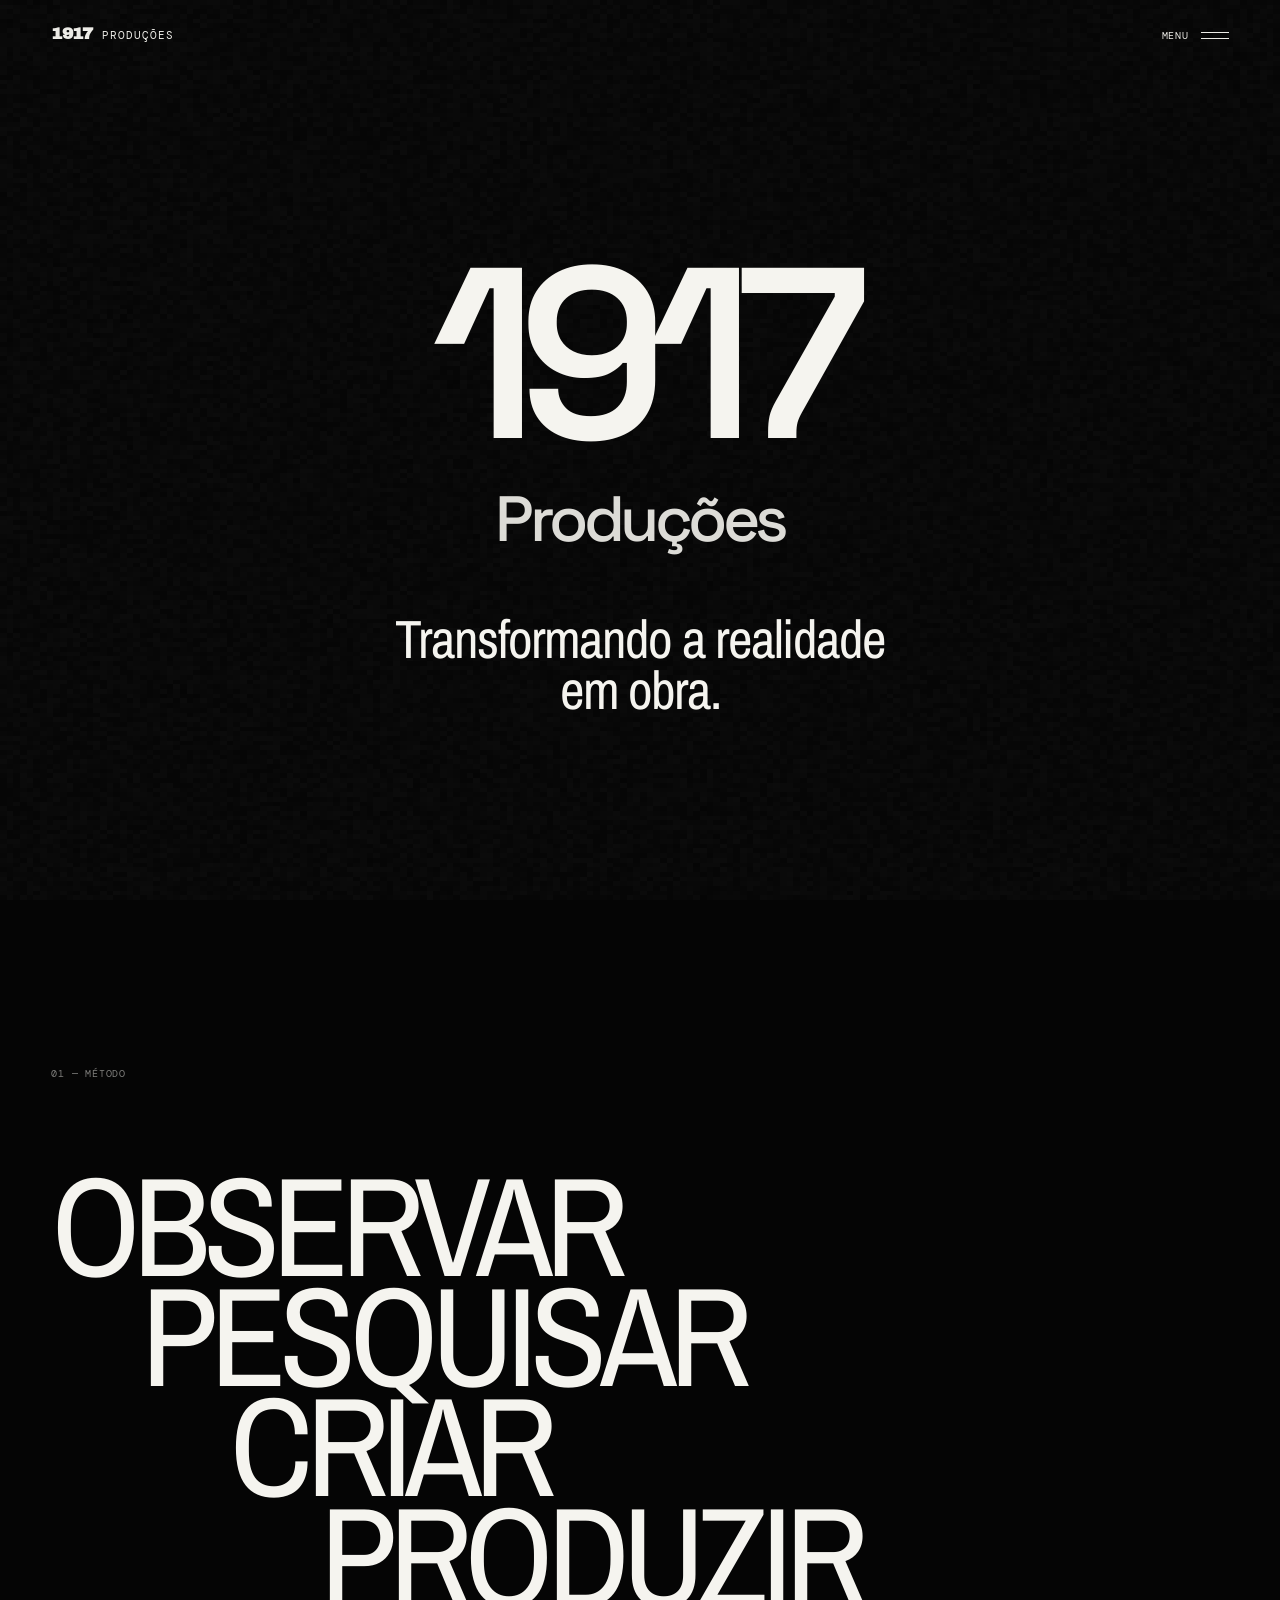
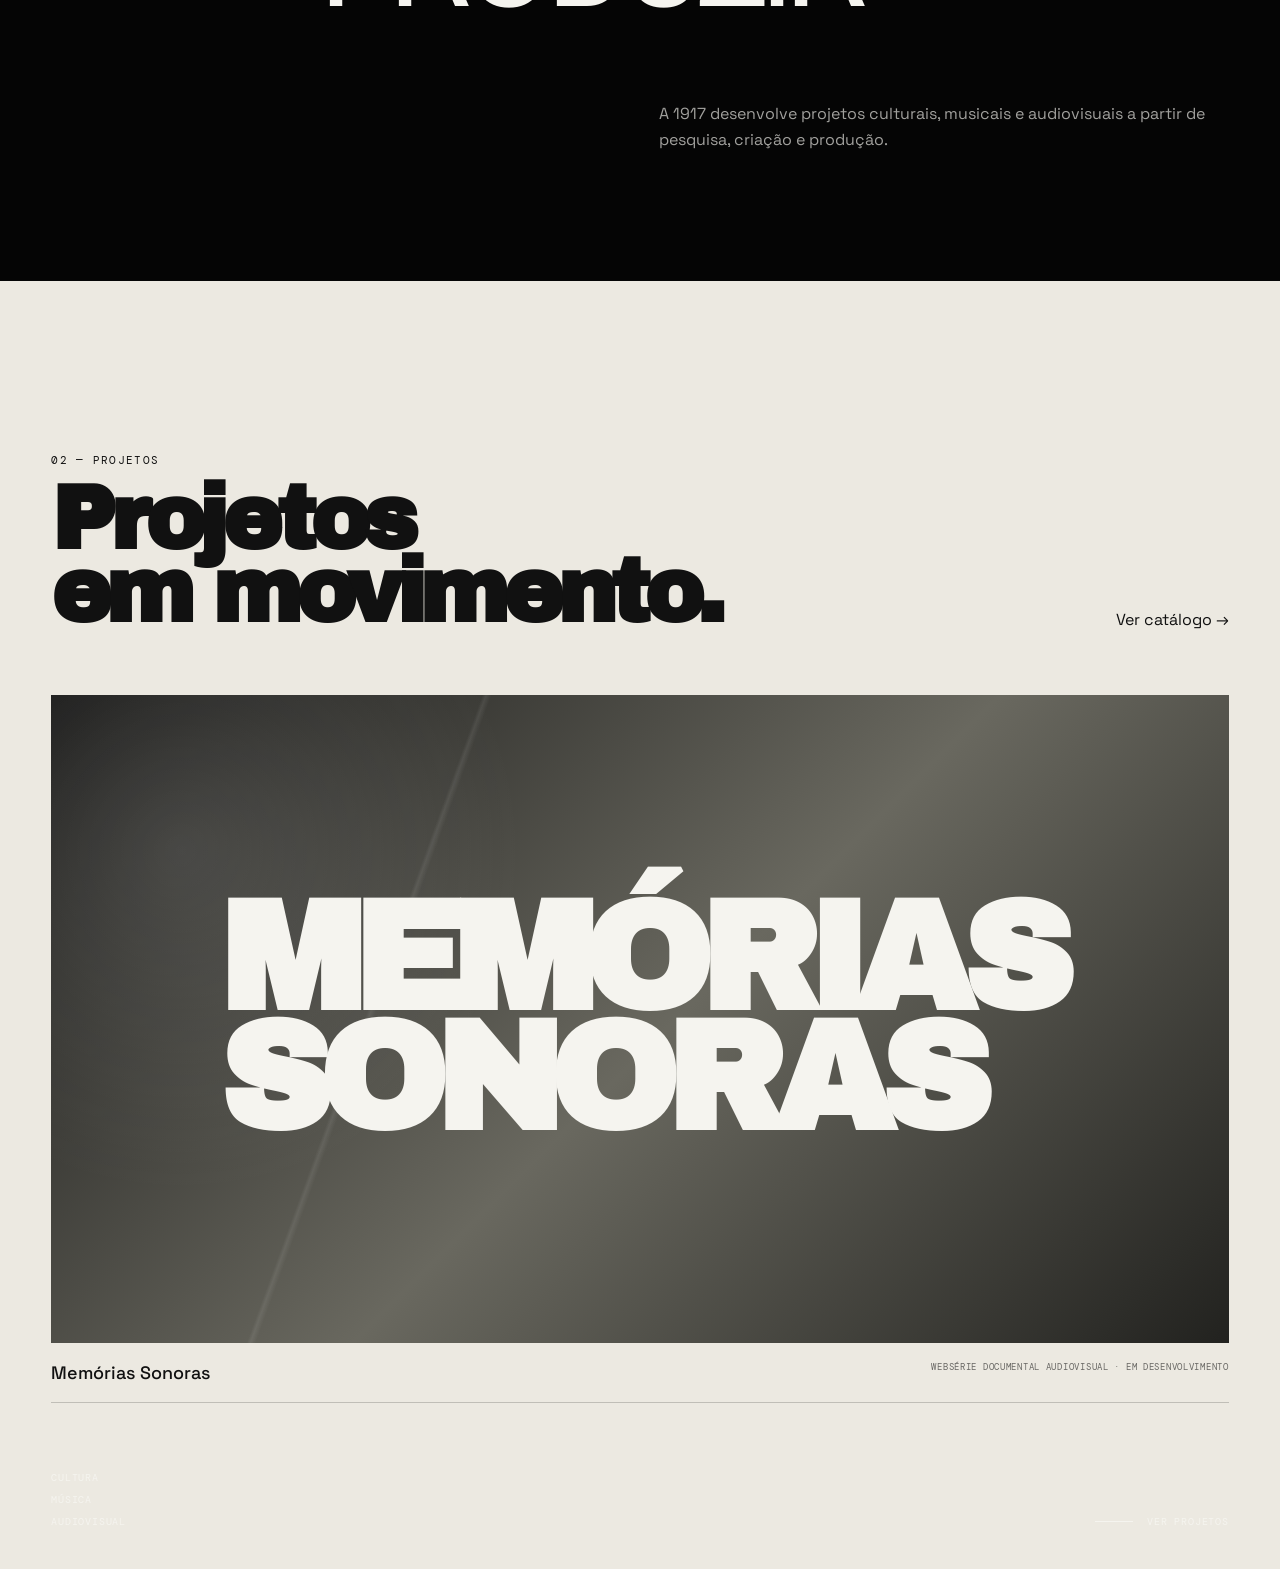
==== commit a764e46b: "V3.4" ====
--- a/audiovisual/index.html
+++ b/audiovisual/index.html
@@ -152,6 +152,7 @@
 .project-editorial-card:hover{transform:translateY(-5px)}
 .project-editorial-visual{position:relative;min-height:clamp(360px,49vw,720px);overflow:hidden;background:#171717;color:#f1eee7}
 .project-editorial-visual img{width:100%;height:100%;object-fit:cover;display:block;filter:grayscale(1);transition:transform .8s cubic-bezier(.2,.7,.2,1),filter .5s ease}
+.project-editorial-visual.velvet-visual img{filter:none;object-position:center center}.project-editorial-card:hover .project-editorial-visual.velvet-visual img{filter:none}
 .project-editorial-card:hover .project-editorial-visual img{transform:scale(1.025);filter:grayscale(.25)}
 .project-editorial-visual.typographic{display:flex;align-items:flex-end;padding:clamp(22px,3vw,44px);background:linear-gradient(145deg,#241d1b,#6b1f19 60%,#d9d1c4);color:#f4efe7}
 .project-editorial-visual.typographic.dark{background:linear-gradient(145deg,#0d0d0d,#262626 55%,#777)}
@@ -167,6 +168,17 @@
 .projects-empty{display:none;padding:70px 0;border-top:1px solid rgba(17,17,17,.2);font-size:18px}
 @media(max-width:800px){.project-filterbar{margin-bottom:40px}.projects-editorial{gap:58px}.project-editorial-card{grid-template-columns:1fr;gap:24px}.project-editorial-visual{min-height:72vw}.project-editorial-info h2{font-size:clamp(46px,15vw,82px)}.project-editorial-description{margin-top:26px}.project-editorial-meta{margin-top:32px}}
 
+
+/* THE VELVET MARGIN — editorial project page v3 */
+.velvet-page{background:#16100c!important;color:#f4eadb!important;overflow:hidden}.velvet-page .dossier-hero{min-height:78vh;align-items:end;border-color:rgba(244,234,219,.24);padding-bottom:clamp(44px,6vw,84px)}.velvet-page .dossier-title{font-size:clamp(76px,12.2vw,190px);line-height:.74;letter-spacing:-.075em}.velvet-page .dossier-subtitle{font-size:clamp(18px,1.5vw,26px);max-width:660px}.velvet-page .dossier-meta div{border-color:rgba(244,234,219,.22)}.velvet-page .dossier-meta strong{color:rgba(244,234,219,.52)}
+.velvet-hero-image{margin:0 calc(50% - 50vw);width:100vw;position:relative;background:#080604;overflow:hidden}.velvet-hero-image img{display:block;width:100%;height:auto;min-height:42vw;max-height:82vh;object-fit:cover;object-position:center center}.velvet-hero-image:after{content:'';position:absolute;inset:0;box-shadow:inset 0 0 110px rgba(0,0,0,.22);pointer-events:none}.velvet-hero-caption{position:absolute;z-index:2;left:clamp(20px,4vw,64px);right:clamp(20px,4vw,64px);bottom:22px;display:flex;justify-content:space-between;gap:20px;font:8px/1.4 var(--mono);letter-spacing:.12em;text-transform:uppercase;color:rgba(255,245,229,.72)}
+.velvet-statement{margin:clamp(90px,13vw,190px) 0 clamp(80px,11vw,160px);display:grid;grid-template-columns:.36fr 1fr;gap:clamp(35px,7vw,120px);align-items:start}.velvet-statement-label{font:9px/1.5 var(--mono);letter-spacing:.12em;text-transform:uppercase;color:rgba(244,234,219,.55)}.velvet-statement p{margin:0;max-width:1100px;font-family:var(--narrow);font-size:clamp(44px,7.3vw,112px);line-height:.9;letter-spacing:-.045em}
+.velvet-page .dossier-blocks{margin-top:0}.velvet-page .dossier-block{border-color:rgba(244,234,219,.18);padding:clamp(48px,6vw,84px) 0}.velvet-page .dossier-block:first-child{border-color:rgba(244,234,219,.18)}.velvet-page .dossier-block h2{font-size:clamp(32px,4.2vw,64px)}.velvet-page .dossier-copy{max-width:980px}.velvet-page .dossier-copy p{font-size:clamp(17px,1.3vw,21px);color:rgba(244,234,219,.88)}.velvet-page .dossier-quote{margin-top:45px;color:#d58b48;font-size:clamp(46px,6.2vw,94px)}
+.velvet-editorial-image{margin:clamp(90px,12vw,170px) auto;width:min(82vw,1120px)}.velvet-editorial-image img{display:block;width:100%;height:auto}.velvet-image-caption{display:flex;justify-content:space-between;gap:20px;padding-top:13px;border-top:1px solid rgba(244,234,219,.24);font:8px/1.4 var(--mono);letter-spacing:.11em;text-transform:uppercase;color:rgba(244,234,219,.55)}
+.velvet-page .dossier-grid{margin-top:40px}.velvet-page .dossier-card{background:#f0dfc7;color:#17100c;min-height:210px}.velvet-page .dossier-card span{color:#8b694b}.velvet-stage{display:grid;grid-template-columns:repeat(3,1fr);gap:1px;background:rgba(244,234,219,.2);margin-top:38px;border:1px solid rgba(244,234,219,.2)}.velvet-stage div{background:#16100c;padding:25px;min-height:150px;display:flex;flex-direction:column;justify-content:space-between}.velvet-stage span{font:8px/1.4 var(--mono);letter-spacing:.1em;text-transform:uppercase;color:rgba(244,234,219,.48)}.velvet-stage strong{font-family:var(--narrow);font-size:clamp(25px,2.5vw,40px);font-weight:400;line-height:.9}.velvet-stage .current strong{color:#d58b48}
+.velvet-related{margin-top:clamp(100px,13vw,180px);padding-top:25px;border-top:1px solid rgba(244,234,219,.22);display:grid;grid-template-columns:.35fr 1fr;gap:50px}.velvet-related-label{font:9px/1.5 var(--mono);letter-spacing:.12em;text-transform:uppercase;color:rgba(244,234,219,.5)}.velvet-related-link{border:0;background:none;color:inherit;text-align:left;cursor:pointer;padding:0;display:flex;justify-content:space-between;align-items:end;gap:30px}.velvet-related-link strong{font-family:var(--narrow);font-size:clamp(44px,6vw,92px);font-weight:400;line-height:.86;letter-spacing:-.04em}.velvet-related-link span{font:9px/1.4 var(--mono);letter-spacing:.1em;text-transform:uppercase;white-space:nowrap}
+@media(max-width:800px){.velvet-page .dossier-hero{min-height:auto}.velvet-page .dossier-title{font-size:clamp(66px,20vw,118px)}.velvet-hero-image img{min-height:68vw;object-position:center}.velvet-hero-caption{bottom:12px}.velvet-statement{grid-template-columns:1fr;gap:24px}.velvet-statement p{font-size:clamp(42px,14vw,72px)}.velvet-editorial-image{width:100%;margin:80px 0}.velvet-stage{grid-template-columns:1fr}.velvet-stage div{min-height:115px}.velvet-related{grid-template-columns:1fr;gap:28px}.velvet-related-link{align-items:start}.velvet-related-link span{padding-top:8px}}
+
 </style>
 
 <style>
@@ -176,6 +188,8 @@
 .catalog-page{padding:140px 0 110px}.catalog-head{display:grid;grid-template-columns:minmax(0,.7fr) minmax(260px,.8fr);gap:60px;align-items:end;padding-bottom:55px;border-bottom:1px solid rgba(17,17,17,.22)}.catalog-title{margin:0;font-family:var(--display);font-size:clamp(82px,14vw,220px);line-height:.75;letter-spacing:-.09em}.catalog-intro{max-width:680px;padding-bottom:5px}.catalog-intro .eyebrow{margin-bottom:20px;color:#5d5a54}.catalog-intro p{margin:0;font-size:clamp(18px,1.45vw,24px);line-height:1.55}.catalog-list{margin-top:20px}.catalog-item{display:grid;grid-template-columns:70px minmax(0,.9fr) minmax(220px,.55fr) 34px;gap:30px;align-items:center;padding:42px 0;border-bottom:1px solid rgba(17,17,17,.2);transition:padding-left .4s cubic-bezier(.2,.7,.2,1)}.catalog-item:hover{padding-left:18px}.catalog-number{font-family:var(--mono);font-size:10px;color:#77736b;align-self:start;padding-top:8px}.catalog-main h2{margin:0;font-family:var(--display);font-size:clamp(39px,5.2vw,76px);line-height:.84;letter-spacing:-.065em}.catalog-tags{margin-top:16px;font-family:var(--mono);font-size:9px;line-height:1.6;letter-spacing:.08em;text-transform:uppercase;color:#66635d}.catalog-description{font-size:15px;line-height:1.65;max-width:520px}.catalog-status{display:block;margin-top:18px;font-family:var(--mono);font-size:9px;letter-spacing:.08em;text-transform:uppercase}.catalog-arrow{font-family:var(--mono);font-size:20px;transition:transform .35s ease}.catalog-item:hover .catalog-arrow{transform:translateX(7px)}.catalog-archive{margin-top:100px;padding-top:35px;border-top:1px solid rgba(17,17,17,.2);display:grid;grid-template-columns:.7fr 1.3fr;gap:60px}.catalog-archive h2{margin:0;font-family:var(--display);font-size:clamp(32px,4vw,60px);line-height:.9;letter-spacing:-.055em}.catalog-archive p{margin:0;max-width:780px;font-size:17px;line-height:1.7}
 /* DOSSIERS */
 .dossier-page{padding:140px 0 110px}.dossier-page.dark{background:var(--black);color:var(--white)}.dossier-page.red{background:var(--red);color:var(--white)}.dossier-hero{display:grid;grid-template-columns:minmax(0,1fr) minmax(300px,.58fr);gap:clamp(60px,9vw,150px);align-items:end;padding-bottom:70px;border-bottom:1px solid currentColor;border-color:rgba(17,17,17,.2)}.dark .dossier-hero,.red .dossier-hero{border-color:rgba(245,244,239,.28)}.dossier-kicker{margin-bottom:22px}.dossier-title{margin:0;font-family:var(--display);font-size:clamp(70px,11vw,175px);line-height:.78;letter-spacing:-.08em}.dossier-subtitle{margin:0 0 5px;max-width:620px;font-size:clamp(19px,1.45vw,25px);line-height:1.55}.dossier-meta{margin-top:28px;display:grid;grid-template-columns:1fr 1fr;gap:15px}.dossier-meta div{padding-top:12px;border-top:1px solid rgba(17,17,17,.25);font-family:var(--mono);font-size:9px;line-height:1.55;text-transform:uppercase;letter-spacing:.08em}.dark .dossier-meta div,.red .dossier-meta div{border-color:rgba(245,244,239,.25)}.dossier-meta strong{display:block;margin-bottom:5px;color:#77736b;font-weight:400}.dark .dossier-meta strong,.red .dossier-meta strong{color:rgba(245,244,239,.58)}.dossier-blocks{margin-top:clamp(90px,13vw,180px)}.dossier-block{display:grid;grid-template-columns:minmax(190px,.32fr) minmax(0,1fr);gap:50px;padding:55px 0;border-bottom:1px solid rgba(17,17,17,.18)}.dark .dossier-block,.red .dossier-block{border-color:rgba(245,244,239,.2)}.dossier-block:first-child{border-top:1px solid rgba(17,17,17,.18)}.dark .dossier-block:first-child,.red .dossier-block:first-child{border-color:rgba(245,244,239,.2)}.dossier-block h2{margin:0;font-family:var(--display);font-size:clamp(28px,3.7vw,57px);line-height:.9;letter-spacing:-.055em}.dossier-copy{max-width:900px}.dossier-copy p{margin:0 0 25px;font-size:clamp(16px,1.2vw,20px);line-height:1.72}.dossier-copy p:last-child{margin-bottom:0}.dossier-quote{margin:0;font-family:var(--narrow);font-size:clamp(38px,5vw,76px);line-height:.98;letter-spacing:-.035em}.dossier-grid{display:grid;grid-template-columns:repeat(3,1fr);gap:16px}.dossier-card{padding:28px 24px;min-height:180px;background:var(--ink);color:var(--white);display:flex;flex-direction:column;justify-content:space-between}.red .dossier-card{background:var(--paper);color:var(--ink)}.dossier-card span{font-family:var(--mono);font-size:9px;letter-spacing:.08em;color:#aaa8a2}.red .dossier-card span{color:#77736b}.dossier-card strong{font-family:var(--narrow);font-size:clamp(26px,2.8vw,42px);line-height:.88}.dossier-foot{margin-top:90px;display:flex;justify-content:space-between;gap:30px;padding-top:20px;border-top:1px solid rgba(17,17,17,.2);font-family:var(--mono);font-size:9px;line-height:1.5;letter-spacing:.08em;text-transform:uppercase}.dark .dossier-foot,.red .dossier-foot{border-color:rgba(245,244,239,.25)}
+.velvet-hero-image{margin:0 0 clamp(70px,9vw,130px);overflow:hidden;background:#17120f;aspect-ratio:2660/1140}.velvet-hero-image img{width:100%;height:100%;display:block;object-fit:cover;object-position:center center}.velvet-editorial-image{margin:clamp(70px,10vw,140px) auto;max-width:min(900px,78vw)}.velvet-editorial-image img{width:100%;height:auto;display:block}.velvet-image-caption{display:flex;justify-content:space-between;gap:20px;margin-top:12px;padding-top:10px;border-top:1px solid rgba(245,244,239,.25);font:8px/1.5 var(--mono);letter-spacing:.1em;text-transform:uppercase;color:rgba(245,244,239,.65)}
+@media(max-width:800px){.velvet-hero-image{aspect-ratio:1.55}.velvet-hero-image img{object-position:center center}.velvet-editorial-image{max-width:100%;margin:70px auto}.velvet-image-caption{font-size:7px}}
 /* CULTURE / AUDIOVISUAL */
 .editorial-page{padding:140px 0 110px}.editorial-head{display:grid;grid-template-columns:minmax(0,.8fr) minmax(260px,.8fr);gap:70px;align-items:end}.editorial-title{margin:0;font-family:var(--display);font-size:clamp(75px,13vw,205px);line-height:.76;letter-spacing:-.09em}.editorial-lead{max-width:690px;margin:0 0 6px;font-size:clamp(19px,1.45vw,24px);line-height:1.55}.field-grid{margin-top:clamp(100px,14vw,190px);display:grid;grid-template-columns:1fr 1fr;gap:0;border-top:1px solid rgba(17,17,17,.2)}.field{min-height:330px;padding:30px 35px 38px 0;border-bottom:1px solid rgba(17,17,17,.2);position:relative;overflow:hidden}.field:nth-child(even){padding-left:35px;border-left:1px solid rgba(17,17,17,.2)}.field-number{font-family:var(--mono);font-size:10px;color:#77736b}.field h2{margin:70px 0 14px;font-family:var(--display);font-size:clamp(48px,6.3vw,95px);line-height:.8;letter-spacing:-.07em}.field p{margin:0;max-width:520px;font-size:15px;line-height:1.65}.field-mark{position:absolute;right:12px;top:30px;font-family:var(--display);font-size:110px;line-height:.7;color:rgba(17,17,17,.055);pointer-events:none}.editorial-bottom{margin-top:100px;padding-top:30px;border-top:1px solid rgba(17,17,17,.2);display:grid;grid-template-columns:.7fr 1.3fr;gap:60px}.editorial-bottom h2{margin:0;font-family:var(--display);font-size:clamp(32px,4vw,60px);line-height:.9;letter-spacing:-.055em}.editorial-bottom p{margin:0;max-width:820px;font-size:17px;line-height:1.7}
 /* PARTNERS */
@@ -388,7 +402,7 @@
       </button>
 
       <button class="project-editorial-card nav-page-button" data-page="velvet" data-categories="cultura musica audiovisual" type="button">
-        <span class="project-editorial-visual typographic"><span class="project-editorial-index">02 / 03</span><strong>THE<br>VELVET<br>MARGIN</strong></span>
+        <span class="project-editorial-visual velvet-visual"><span class="project-editorial-index">02 / 03</span><img src="/assets/the-velvet-margin-hero.jpg" alt="Imagem do projeto The Velvet Margin em paisagem litorânea"></span>
         <span class="project-editorial-info"><span><h2>The Velvet<br>Margin</h2><span class="project-editorial-type">Música · Audiovisual · Cultura · Cidade</span><span class="project-editorial-description">Projeto musical e audiovisual que articula obra autoral, memória, território e patrimônio, tratando som e imagem como partes de uma mesma experiência.</span></span><span><span class="project-editorial-meta"><div><span>Status</span>Em captação</div><div><span>Mecanismo</span>ProAC ICMS</div><div><span>Campo</span>Música + audiovisual</div><div><span>Produção</span>1917 Produções</div></span><span class="project-editorial-open">Abrir projeto ↗</span></span></span>
       </button>
 
@@ -403,20 +417,27 @@
   </div>
 </section>
 
-<section class="page dossier-page red" id="velvet" data-page-section="velvet">
-  <div class="dossier-page page-inner red">
-    <div class="dossier-hero"><div><div class="eyebrow dossier-kicker">Projeto / música e audiovisual</div><h1 class="dossier-title">The<br>Velvet<br>Margin</h1></div><div><p class="dossier-subtitle">Uma obra que aproxima música negra, memória, cidade e patrimônio, transformando pesquisa territorial e produção musical em experiência audiovisual.</p><div class="dossier-meta"><div><strong>Status</strong>Aprovado no ProAC ICMS / em captação</div><div><strong>Campo</strong>Música · audiovisual · cultura</div><div><strong>Território</strong>Centro de São Paulo</div><div><strong>Produção</strong>1917 Produções</div></div></div></div>
+<section class="page dossier-page velvet-page" id="velvet" data-page-section="velvet">
+  <div class="dossier-page page-inner velvet-page">
+    <div class="dossier-hero">
+      <div><div class="eyebrow dossier-kicker">Projeto / música · audiovisual · cultura</div><h1 class="dossier-title">The<br>Velvet<br>Margin</h1></div>
+      <div><p class="dossier-subtitle">Uma obra que aproxima música negra, memória, cidade e patrimônio, transformando pesquisa territorial e produção musical em experiência audiovisual.</p><div class="dossier-meta"><div><strong>Status</strong>Em captação</div><div><strong>Mecanismo</strong>ProAC ICMS</div><div><strong>Território</strong>Centro de São Paulo</div><div><strong>Produção</strong>1917 Produções</div></div></div>
+    </div>
+    <figure class="velvet-hero-image"><img src="/assets/the-velvet-margin-hero.jpg" alt="Arte horizontal do projeto The Velvet Margin"><figcaption class="velvet-hero-caption"><span>The Velvet Margin / obra musical e audiovisual</span><span>1917 Produções</span></figcaption></figure>
+    <div class="velvet-statement"><span class="velvet-statement-label">Princípio da obra</span><p>Som, imagem, memória e território como partes de uma mesma experiência.</p></div>
     <div class="dossier-blocks">
-      <article class="dossier-block"><h2>01 — O projeto</h2><div class="dossier-copy"><p>The Velvet Margin articula produção musical autoral, performance audiovisual, memória e território. O projeto toma a música como forma de expressão e também como maneira de investigar a cidade, seus espaços de encontro e as camadas históricas que permanecem presentes no cotidiano.</p><p>A proposta se desenvolve a partir da relação entre obra musical, registro audiovisual e pesquisa sobre o território central de São Paulo.</p></div></article>
-      <article class="dossier-block"><h2>02 — A ideia</h2><div class="dossier-copy"><p>O projeto parte da compreensão de que uma obra musical também pode carregar uma leitura de cidade. Ritmo, voz, espaço, arquitetura, memória e performance se encontram para construir uma experiência em que a música não aparece isolada do lugar onde é produzida.</p><p class="dossier-quote">A cidade também pode ser escutada através da obra.</p></div></article>
-      <article class="dossier-block"><h2>03 — Pesquisa</h2><div class="dossier-copy"><p>A pesquisa territorial acompanha a história cultural do Centro de São Paulo e sua relação com música, circulação, trabalho, patrimônio e diferentes experiências urbanas. O levantamento combina documentação histórica, observação do território e pesquisa cultural.</p></div></article>
-      <article class="dossier-block"><h2>04 — Produção</h2><div class="dossier-copy"><p>A realização articula produção musical, gravação, performance, captação audiovisual, edição e finalização. O objetivo é construir uma obra em que som e imagem tenham o mesmo peso narrativo.</p><div class="dossier-grid"><div class="dossier-card"><span>01</span><strong>Música</strong></div><div class="dossier-card"><span>02</span><strong>Performance</strong></div><div class="dossier-card"><span>03</span><strong>Audiovisual</strong></div></div></div></article>
-      <article class="dossier-block"><h2>05 — Território</h2><div class="dossier-copy"><p>O projeto se relaciona com o Centro de São Paulo e com espaços de memória, produção cultural e patrimônio. O território não funciona como cenário neutro: ele participa da construção estética e documental da obra.</p></div></article>
-      <article class="dossier-block"><h2>06 — Equipe</h2><div class="dossier-copy"><p><strong>Direção e produção:</strong> Tiago Lins / 1917 Produções.</p><p>A equipe técnica e artística é ampliada conforme as etapas de produção e as necessidades específicas da obra.</p></div></article>
-      <article class="dossier-block"><h2>07 — Parceiros</h2><div class="dossier-copy"><p>O projeto está estruturado para receber empresas, instituições, espaços culturais e parceiros de produção interessados em participar de sua realização.</p></div></article>
-      <article class="dossier-block"><h2>08 — Apoio</h2><div class="dossier-copy"><p>Projeto aprovado no ProAC ICMS, com estratégia de captação e desenvolvimento de parcerias para sua realização.</p></div></article>
-    </div>
-    <div class="dossier-foot"><span>The Velvet Margin</span><span>1917 Produções</span></div>
+      <article class="dossier-block"><h2>01 — O projeto</h2><div class="dossier-copy"><p><strong>The Velvet Margin</strong> articula produção musical autoral, performance audiovisual, memória e território. A música não aparece como trilha de uma imagem: som e imagem são construídos como partes da mesma obra.</p><p>O projeto se desenvolve a partir da relação entre criação musical, registro audiovisual e pesquisa sobre o território central de São Paulo, aproximando experiência contemporânea e camadas históricas da cidade.</p></div></article>
+      <article class="dossier-block"><h2>02 — A ideia</h2><div class="dossier-copy"><p>Uma obra musical também pode carregar uma leitura de cidade. Ritmo, voz, espaço, arquitetura, memória e performance se encontram para produzir uma experiência em que a música não é separada do lugar, das pessoas e das condições que participam de sua criação.</p><p class="dossier-quote">A cidade também pode ser escutada através da obra.</p></div></article>
+      <figure class="velvet-editorial-image"><img src="/assets/the-velvet-margin-cover.png" alt="Capa do projeto The Velvet Margin"><figcaption class="velvet-image-caption"><span>The Velvet Margin</span><span>Identidade visual / obra</span></figcaption></figure>
+      <article class="dossier-block"><h2>03 — Pesquisa</h2><div class="dossier-copy"><p>A pesquisa acompanha relações entre música, circulação, trabalho, patrimônio e experiência urbana. Documentação histórica, observação territorial e pesquisa cultural alimentam a criação sem transformar a obra em ilustração de uma tese.</p><p>O território funciona como matéria: aquilo que se encontra na cidade interfere na linguagem, no som, na imagem e na forma final do projeto.</p></div></article>
+      <article class="dossier-block"><h2>04 — Produção</h2><div class="dossier-copy"><p>A realização articula produção musical, gravação, performance, captação audiovisual, edição e finalização. Cada frente é pensada dentro de uma direção comum para que a identidade da obra permaneça reconhecível do áudio à imagem.</p><div class="dossier-grid"><div class="dossier-card"><span>01 / criação</span><strong>Música</strong></div><div class="dossier-card"><span>02 / presença</span><strong>Performance</strong></div><div class="dossier-card"><span>03 / linguagem</span><strong>Audiovisual</strong></div></div></div></article>
+      <article class="dossier-block"><h2>05 — Território</h2><div class="dossier-copy"><p>O Centro de São Paulo participa da construção estética e documental do projeto. Seus espaços de memória, produção cultural, circulação e patrimônio não funcionam como cenário neutro: são parte da obra e da pesquisa.</p></div></article>
+      <article class="dossier-block"><h2>06 — Estágio</h2><div class="dossier-copy"><p>O projeto está aprovado no ProAC ICMS e encontra-se em fase de captação e articulação de parceiros para sua realização.</p><div class="velvet-stage"><div><span>01</span><strong>Desenvolvimento</strong></div><div class="current"><span>02 / agora</span><strong>Captação</strong></div><div><span>03</span><strong>Realização</strong></div></div></div></article>
+      <article class="dossier-block"><h2>07 — Direção</h2><div class="dossier-copy"><p><strong>Direção e produção: Tiago Lins / 1917 Produções.</strong></p><p>A equipe técnica e artística é estruturada de acordo com cada etapa da obra, reunindo profissionais e parceiros conforme as necessidades da produção.</p></div></article>
+      <article class="dossier-block"><h2>08 — Parcerias</h2><div class="dossier-copy"><p>The Velvet Margin está aberto à participação de empresas, instituições, espaços culturais e parceiros de produção interessados em viabilizar sua realização e circulação.</p></div></article>
+    </div>
+    <div class="velvet-related"><span class="velvet-related-label">Projeto relacionado</span><button class="velvet-related-link nav-page-button" data-page="memorias" type="button"><strong>Memórias<br>Sonoras</strong><span>Abrir projeto ↗</span></button></div>
+    <div class="dossier-foot"><span>The Velvet Margin</span><span>1917 Produções / Em captação</span></div>
   </div>
 </section>
 
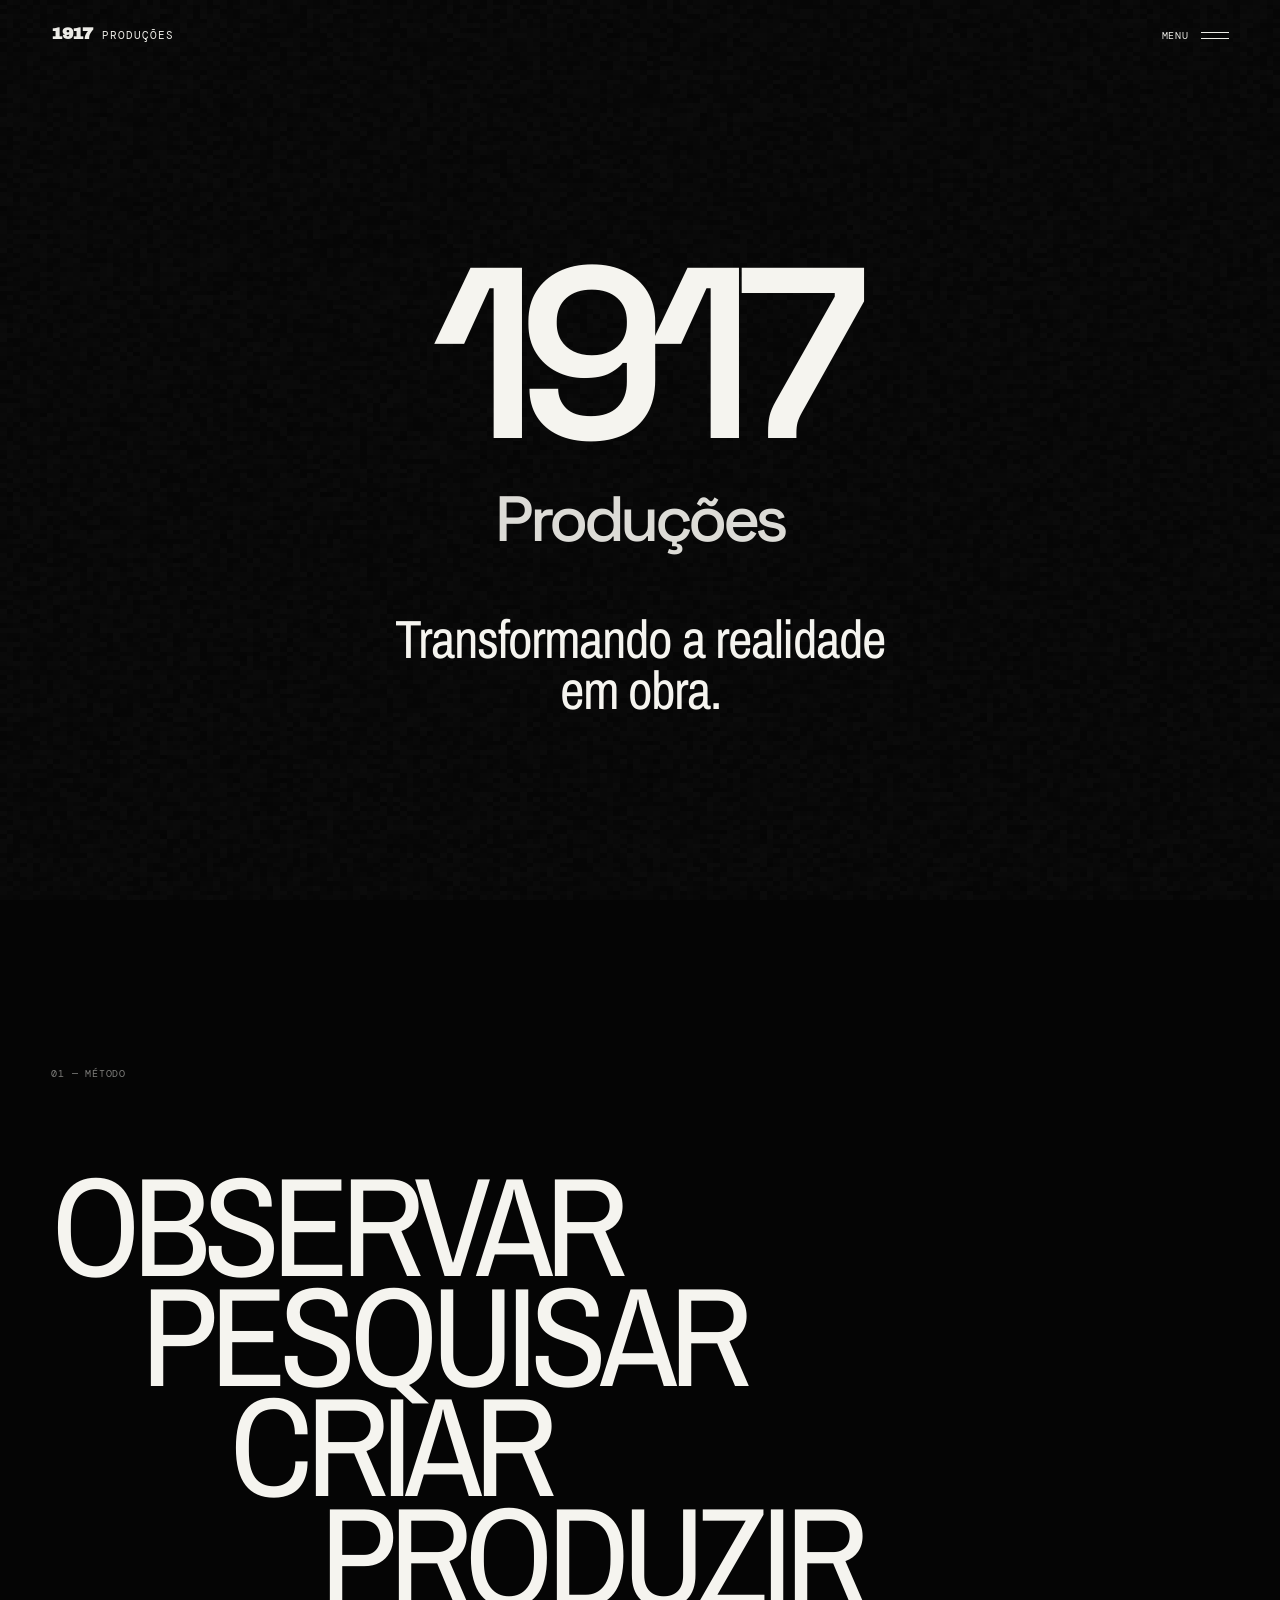
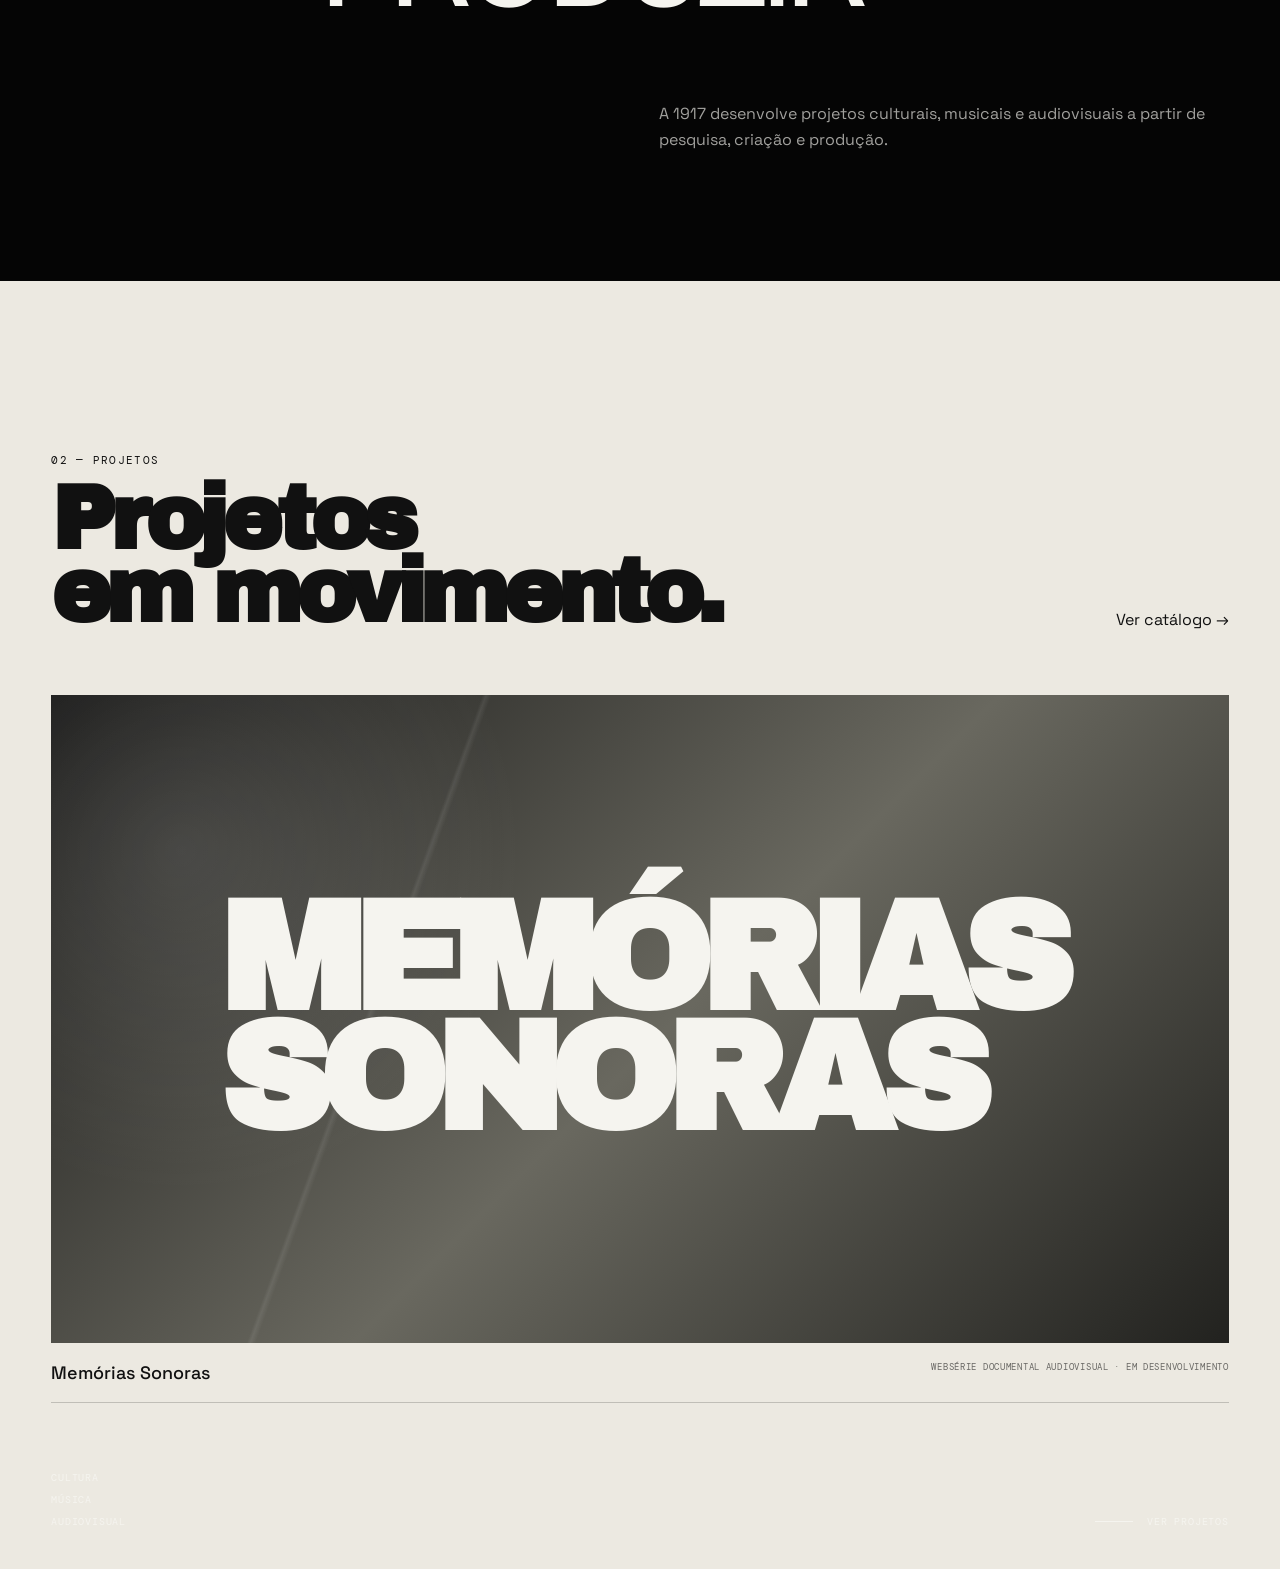
==== commit e9367010: "Updade V6" ====
--- a/audiovisual/index.html
+++ b/audiovisual/index.html
@@ -179,6 +179,26 @@
 .velvet-related{margin-top:clamp(100px,13vw,180px);padding-top:25px;border-top:1px solid rgba(244,234,219,.22);display:grid;grid-template-columns:.35fr 1fr;gap:50px}.velvet-related-label{font:9px/1.5 var(--mono);letter-spacing:.12em;text-transform:uppercase;color:rgba(244,234,219,.5)}.velvet-related-link{border:0;background:none;color:inherit;text-align:left;cursor:pointer;padding:0;display:flex;justify-content:space-between;align-items:end;gap:30px}.velvet-related-link strong{font-family:var(--narrow);font-size:clamp(44px,6vw,92px);font-weight:400;line-height:.86;letter-spacing:-.04em}.velvet-related-link span{font:9px/1.4 var(--mono);letter-spacing:.1em;text-transform:uppercase;white-space:nowrap}
 @media(max-width:800px){.velvet-page .dossier-hero{min-height:auto}.velvet-page .dossier-title{font-size:clamp(66px,20vw,118px)}.velvet-hero-image img{min-height:68vw;object-position:center}.velvet-hero-caption{bottom:12px}.velvet-statement{grid-template-columns:1fr;gap:24px}.velvet-statement p{font-size:clamp(42px,14vw,72px)}.velvet-editorial-image{width:100%;margin:80px 0}.velvet-stage{grid-template-columns:1fr}.velvet-stage div{min-height:115px}.velvet-related{grid-template-columns:1fr;gap:28px}.velvet-related-link{align-items:start}.velvet-related-link span{padding-top:8px}}
 
+
+/* MEMORIAS SONORAS V4 — documentary editorial system */
+.mem-doc-hero{position:relative;min-height:88vh;display:grid;grid-template-columns:minmax(0,1.1fr) minmax(320px,.7fr);gap:clamp(45px,7vw,110px);align-items:end;padding:clamp(150px,18vh,220px) 0 70px;border-bottom:1px solid rgba(17,17,17,.2)}
+.mem-doc-title{margin:0;font-family:var(--display);font-size:clamp(88px,13vw,210px);line-height:.72;letter-spacing:-.085em}.mem-doc-title span{display:block}.mem-doc-kicker{margin-bottom:28px}.mem-doc-side{padding-bottom:10px}.mem-doc-lead{margin:0 0 48px;font-size:clamp(20px,1.55vw,27px);line-height:1.5;max-width:720px}.mem-doc-meta{display:grid;grid-template-columns:1fr 1fr;border-top:1px solid rgba(17,17,17,.25)}.mem-doc-meta div{padding:16px 14px 16px 0;border-bottom:1px solid rgba(17,17,17,.18);font-size:13px;line-height:1.45}.mem-doc-meta strong{display:block;margin-bottom:5px;font-family:var(--mono);font-size:8px;letter-spacing:.09em;text-transform:uppercase;color:#6c6962}
+.mem-statement{margin:clamp(100px,15vw,220px) 0;padding:clamp(65px,8vw,110px) 0;border-top:1px solid rgba(17,17,17,.2);border-bottom:1px solid rgba(17,17,17,.2)}.mem-statement p{margin:0;max-width:1200px;font-family:var(--display);font-size:clamp(44px,7vw,108px);line-height:.88;letter-spacing:-.06em}.mem-statement small{display:block;margin-top:28px;font-family:var(--mono);font-size:9px;letter-spacing:.09em;text-transform:uppercase}
+.mem-method{margin-top:clamp(100px,14vw,190px)}.mem-method-head{display:grid;grid-template-columns:minmax(220px,.36fr) minmax(0,1fr);gap:50px;margin-bottom:50px}.mem-method-head h2{margin:0;font-family:var(--display);font-size:clamp(31px,4vw,62px);line-height:.92;letter-spacing:-.055em}.mem-method-head p{margin:0;max-width:850px;font-size:clamp(17px,1.22vw,21px);line-height:1.65}.mem-method-grid{display:grid;grid-template-columns:repeat(4,1fr);border-top:1px solid rgba(17,17,17,.22);border-bottom:1px solid rgba(17,17,17,.22)}.mem-method-card{min-height:250px;padding:25px 24px 35px 0;border-right:1px solid rgba(17,17,17,.18)}.mem-method-card:not(:first-child){padding-left:24px}.mem-method-card:last-child{border-right:0}.mem-method-card span{font-family:var(--mono);font-size:9px;letter-spacing:.08em}.mem-method-card h3{margin:70px 0 16px;font-family:var(--display);font-size:clamp(30px,3vw,48px);line-height:.9;letter-spacing:-.05em}.mem-method-card p{margin:0;font-size:14px;line-height:1.6}
+.mem-episodes{margin-top:clamp(110px,15vw,210px)}.mem-episodes-head{display:grid;grid-template-columns:.36fr 1fr;gap:50px;margin-bottom:48px}.mem-episodes-head h2{margin:0;font-family:var(--display);font-size:clamp(31px,4vw,62px);line-height:.92;letter-spacing:-.055em}.mem-episodes-head p{margin:0;max-width:850px;font-size:clamp(17px,1.22vw,21px);line-height:1.65}.mem-episode{display:grid;grid-template-columns:70px minmax(220px,.65fr) 1fr;gap:35px;padding:38px 0;border-top:1px solid rgba(17,17,17,.2)}.mem-episode:last-child{border-bottom:1px solid rgba(17,17,17,.2)}.mem-episode>span{font-family:var(--mono);font-size:9px}.mem-episode h3{margin:0;font-family:var(--display);font-size:clamp(38px,4.5vw,68px);line-height:.86;letter-spacing:-.055em}.mem-episode p{margin:0;max-width:760px;font-size:16px;line-height:1.7}
+.mem-stage{margin-top:clamp(110px,15vw,210px);padding:70px 0;border-top:1px solid rgba(17,17,17,.2);border-bottom:1px solid rgba(17,17,17,.2);display:grid;grid-template-columns:.36fr 1fr;gap:50px}.mem-stage h2{margin:0;font-family:var(--display);font-size:clamp(31px,4vw,62px);line-height:.92;letter-spacing:-.055em}.mem-stage-copy>p{margin:0 0 45px;max-width:850px;font-size:clamp(17px,1.22vw,21px);line-height:1.65}.mem-stage-track{display:grid;grid-template-columns:repeat(3,1fr);border-top:1px solid rgba(17,17,17,.3)}.mem-stage-track div{padding:20px 18px 0 0;min-height:120px}.mem-stage-track span{font-family:var(--mono);font-size:8px;text-transform:uppercase;letter-spacing:.08em}.mem-stage-track strong{display:block;margin-top:28px;font-family:var(--display);font-size:clamp(24px,2.6vw,40px);line-height:.9}.mem-stage-track .current{border-top:5px solid #111;margin-top:-3px}.mem-related{margin-top:clamp(100px,14vw,190px);padding-bottom:80px}.mem-related-label{font-family:var(--mono);font-size:9px;letter-spacing:.09em;text-transform:uppercase}.mem-related-link{width:100%;margin-top:25px;padding:35px 0;border:0;border-top:1px solid rgba(17,17,17,.25);border-bottom:1px solid rgba(17,17,17,.25);background:none;color:inherit;display:flex;justify-content:space-between;align-items:flex-end;text-align:left;cursor:pointer}.mem-related-link strong{font-family:var(--display);font-size:clamp(52px,7vw,105px);line-height:.78;letter-spacing:-.065em}.mem-related-link span{font-family:var(--mono);font-size:9px;text-transform:uppercase;letter-spacing:.08em;padding-bottom:8px}
+@media(max-width:900px){.mem-doc-hero{grid-template-columns:1fr;min-height:auto}.mem-method-grid{grid-template-columns:1fr 1fr}.mem-method-card:nth-child(2){border-right:0}.mem-method-card:nth-child(-n+2){border-bottom:1px solid rgba(17,17,17,.18)}.mem-episode{grid-template-columns:45px 1fr}.mem-episode p{grid-column:2}.mem-stage{grid-template-columns:1fr}.mem-episodes-head,.mem-method-head{grid-template-columns:1fr}}
+@media(max-width:600px){.mem-doc-title{font-size:clamp(76px,23vw,130px)}.mem-doc-meta,.mem-method-grid,.mem-stage-track{grid-template-columns:1fr}.mem-method-card,.mem-method-card:not(:first-child){padding:24px 0;border-right:0;border-bottom:1px solid rgba(17,17,17,.18);min-height:auto}.mem-method-card h3{margin-top:45px}.mem-episode{grid-template-columns:1fr;gap:14px}.mem-episode p{grid-column:1}.mem-related-link{align-items:flex-start;gap:30px;flex-direction:column}.mem-related-link span{padding:0}}
+
+/* MUSIC V5 — editorial field */
+.music-v5{padding-top:clamp(125px,15vw,190px);padding-bottom:80px;background:var(--paper);color:var(--ink)}.music-v5-hero{display:grid;grid-template-columns:minmax(0,1.35fr) minmax(300px,.65fr);gap:6vw;align-items:end;min-height:65vh;border-bottom:1px solid rgba(17,17,17,.22);padding-bottom:clamp(55px,7vw,90px)}.music-v5-hero h1{margin:18px 0 0;font-family:var(--display);font-size:clamp(110px,18vw,285px);line-height:.68;letter-spacing:-.085em;font-weight:700}.music-v5-intro{padding-bottom:8px}.music-v5-intro p{margin:0 0 30px;font-size:clamp(18px,1.4vw,24px);line-height:1.55;max-width:610px}.music-v5-statement{padding:clamp(100px,14vw,210px) 0;display:flex;flex-direction:column;font-family:var(--narrow);font-size:clamp(82px,15vw,230px);line-height:.7;letter-spacing:-.065em;text-transform:uppercase}.music-v5-statement span:nth-child(2){margin-left:17vw}.music-v5-statement span:nth-child(3){margin-left:34vw}.music-v5-practice{border-top:1px solid rgba(17,17,17,.22);padding-top:55px}.music-v5-section-head{display:grid;grid-template-columns:28% 1fr;gap:35px;align-items:start;margin-bottom:70px}.music-v5-section-head h2{margin:0;font-family:var(--display);font-size:clamp(50px,7vw,108px);line-height:.86;letter-spacing:-.06em}.music-v5-practice-grid{display:grid;grid-template-columns:repeat(2,1fr);border-top:1px solid rgba(17,17,17,.22)}.music-v5-practice-grid article{padding:38px 45px 55px 0;border-bottom:1px solid rgba(17,17,17,.22)}.music-v5-practice-grid article:nth-child(odd){border-right:1px solid rgba(17,17,17,.22)}.music-v5-practice-grid article:nth-child(even){padding-left:45px}.music-v5-practice-grid article>span{font-family:var(--mono);font-size:10px;opacity:.5}.music-v5-practice-grid h3{font-family:var(--narrow);font-size:clamp(42px,5vw,76px);line-height:.88;letter-spacing:-.04em;margin:45px 0 18px}.music-v5-practice-grid p{max-width:590px;margin:0;font-size:16px;line-height:1.65}.music-v5-feature{margin-top:clamp(120px,16vw,230px)}.music-v5-feature-image{display:block;width:100%;padding:0;border:0;background:#111;overflow:hidden}.music-v5-feature-image img{display:block;width:100%;aspect-ratio:2.333/1;object-fit:cover;transition:transform 1.2s cubic-bezier(.16,1,.3,1)}.music-v5-feature-image:hover img{transform:scale(1.018)}.music-v5-feature-copy{display:grid;grid-template-columns:1.1fr .9fr;gap:7vw;padding:42px 0 70px;border-bottom:1px solid rgba(17,17,17,.22)}.music-v5-feature-copy h2{margin:18px 0 0;font-family:var(--display);font-size:clamp(65px,9vw,145px);line-height:.75;letter-spacing:-.075em}.music-v5-feature-copy p{margin:0 0 32px;font-size:clamp(17px,1.25vw,21px);line-height:1.6}.music-v5-facts{display:grid;grid-template-columns:repeat(3,1fr);gap:18px;margin:0 0 34px;padding-top:18px;border-top:1px solid rgba(17,17,17,.18)}.music-v5-facts span{font-size:12px;line-height:1.45}.music-v5-facts b{display:block;font-family:var(--mono);font-size:8px;text-transform:uppercase;letter-spacing:.1em;opacity:.55;margin-bottom:6px}.music-v5-cross{padding:clamp(120px,15vw,210px) 0}.music-v5-cross-grid{display:grid;grid-template-columns:1fr 1fr;gap:7vw;margin-left:28%;margin-bottom:45px}.music-v5-cross-grid p{margin:0;font-size:clamp(17px,1.2vw,20px);line-height:1.7}.music-v5-cross>.inline-link{margin-left:28%}.music-v5-end{border-top:1px solid rgba(17,17,17,.22);padding-top:20px;display:flex;justify-content:space-between;font-family:var(--mono);font-size:9px;text-transform:uppercase;letter-spacing:.08em}.music-v5-end strong{font-weight:400}.inline-link{appearance:none;border:0;border-bottom:1px solid currentColor;background:none;color:inherit;padding:0 0 5px;font:inherit;font-size:12px;text-transform:uppercase;letter-spacing:.06em}.inline-link span{margin-left:12px}
+@media(max-width:800px){.music-v5{padding-top:110px}.music-v5-hero{grid-template-columns:1fr;min-height:auto;gap:55px}.music-v5-hero h1{font-size:clamp(95px,31vw,170px)}.music-v5-statement{font-size:clamp(68px,22vw,120px);padding:110px 0}.music-v5-statement span:nth-child(2){margin-left:7vw}.music-v5-statement span:nth-child(3){margin-left:14vw}.music-v5-section-head{grid-template-columns:1fr;gap:22px}.music-v5-practice-grid{grid-template-columns:1fr}.music-v5-practice-grid article,.music-v5-practice-grid article:nth-child(odd),.music-v5-practice-grid article:nth-child(even){padding:32px 0 42px;border-right:0}.music-v5-feature-image img{aspect-ratio:1.35/1;object-position:center}.music-v5-feature-copy{grid-template-columns:1fr;gap:45px}.music-v5-facts{grid-template-columns:1fr}.music-v5-cross-grid{grid-template-columns:1fr;margin-left:0;gap:28px}.music-v5-cross>.inline-link{margin-left:0}.music-v5-end{gap:25px;flex-direction:column}}
+
+/* V6 — CULTURA + AUDIOVISUAL */
+.ca-v6{padding-top:clamp(125px,15vw,190px);padding-bottom:100px}.ca-v6-hero{display:grid;grid-template-columns:minmax(0,1.15fr) minmax(300px,.7fr);gap:7vw;align-items:end;padding-bottom:clamp(60px,8vw,105px);border-bottom:1px solid rgba(17,17,17,.22)}.ca-v6-hero h1{margin:16px 0 0;font-family:var(--display);font-size:clamp(92px,16vw,250px);line-height:.69;letter-spacing:-.085em}.ca-v6-lead{margin:0 0 25px;font-size:clamp(18px,1.45vw,24px);line-height:1.6}.ca-v6-manifest{padding:clamp(105px,15vw,220px) 0;display:grid;grid-template-columns:28% 1fr;gap:35px}.ca-v6-manifest h2{margin:0;font-family:var(--display);font-size:clamp(55px,8.5vw,135px);line-height:.82;letter-spacing:-.065em}.ca-v6-manifest-copy{display:grid;grid-template-columns:1fr 1fr;gap:5vw;align-self:end}.ca-v6-manifest-copy p{margin:0;font-size:clamp(16px,1.2vw,20px);line-height:1.7}.ca-v6-fields{border-top:1px solid rgba(17,17,17,.22)}.ca-v6-field{display:grid;grid-template-columns:90px .75fr 1fr;gap:35px;padding:42px 0;border-bottom:1px solid rgba(17,17,17,.22);align-items:start}.ca-v6-field>span{font-family:var(--mono);font-size:9px;letter-spacing:.08em;opacity:.55}.ca-v6-field h3{margin:0;font-family:var(--narrow);font-size:clamp(40px,5vw,75px);line-height:.86;letter-spacing:-.04em}.ca-v6-field p{margin:3px 0 0;max-width:650px;font-size:16px;line-height:1.68}.ca-v6-feature{margin-top:clamp(120px,16vw,230px)}.ca-v6-feature-head{display:grid;grid-template-columns:28% 1fr;gap:35px;margin-bottom:55px}.ca-v6-feature-head h2{margin:0;font-family:var(--display);font-size:clamp(52px,7.5vw,115px);line-height:.83;letter-spacing:-.065em}.ca-v6-image-grid{display:grid;grid-template-columns:1.35fr .65fr;gap:12px}.ca-v6-image{border:0;padding:0;background:#111;overflow:hidden;min-height:420px}.ca-v6-image img{width:100%;height:100%;display:block;object-fit:cover;filter:grayscale(1);transition:transform 1.1s cubic-bezier(.16,1,.3,1),filter .5s ease}.ca-v6-image:hover img{transform:scale(1.018);filter:grayscale(.25)}.ca-v6-feature-copy{display:grid;grid-template-columns:1fr 1fr;gap:7vw;padding:38px 0 65px;border-bottom:1px solid rgba(17,17,17,.22)}.ca-v6-feature-copy p{margin:0;font-size:clamp(17px,1.2vw,20px);line-height:1.7}.ca-v6-related{padding:clamp(110px,14vw,190px) 0 30px}.ca-v6-related-grid{display:grid;grid-template-columns:1fr 1fr;gap:12px;margin-top:55px}.ca-v6-project{position:relative;min-height:390px;border:0;padding:32px;text-align:left;overflow:hidden;background:var(--ink);color:var(--white);display:flex;flex-direction:column;justify-content:space-between}.ca-v6-project.has-image{padding:0}.ca-v6-project img{position:absolute;inset:0;width:100%;height:100%;object-fit:cover;filter:brightness(.62)}.ca-v6-project-content{position:relative;z-index:2;padding:32px;display:flex;min-height:390px;flex-direction:column;justify-content:space-between}.ca-v6-project small{font-family:var(--mono);font-size:9px;letter-spacing:.08em;text-transform:uppercase}.ca-v6-project h3{margin:0;font-family:var(--display);font-size:clamp(48px,6vw,92px);line-height:.8;letter-spacing:-.065em}.ca-v6-project-arrow{align-self:flex-end;font-size:22px}.ca-v6-end{margin-top:70px;padding-top:18px;border-top:1px solid rgba(17,17,17,.22);display:flex;justify-content:space-between;font-family:var(--mono);font-size:9px;text-transform:uppercase;letter-spacing:.08em}
+#audiovisual .ca-v6-manifest{padding-bottom:110px}.av-v6-frame{margin-top:15px;aspect-ratio:2.1/1;overflow:hidden;background:#111}.av-v6-frame img{width:100%;height:100%;object-fit:cover;filter:grayscale(1)}
+@media(max-width:800px){.ca-v6{padding-top:110px}.ca-v6-hero,.ca-v6-manifest,.ca-v6-feature-head,.ca-v6-feature-copy{grid-template-columns:1fr;gap:35px}.ca-v6-hero h1{font-size:clamp(90px,29vw,165px)}.ca-v6-manifest-copy{grid-template-columns:1fr;gap:25px}.ca-v6-field{grid-template-columns:42px 1fr;gap:18px}.ca-v6-field p{grid-column:2}.ca-v6-image-grid,.ca-v6-related-grid{grid-template-columns:1fr}.ca-v6-image{min-height:310px}.ca-v6-image-grid .ca-v6-image:nth-child(2){display:none}.ca-v6-project,.ca-v6-project-content{min-height:330px}.ca-v6-end{flex-direction:column;gap:18px}}
+
 </style>
 
 <style>
@@ -443,15 +463,23 @@
 
 <section class="page" id="memorias" data-page-section="memorias">
   <div class="project-page page-inner">
-    <div class="project-hero"><div class="project-copy"><div class="project-kicker eyebrow">Projeto / websérie documental</div><h1 class="project-title"><span>Memórias</span><span>Sonoras</span></h1><p class="project-lead">Uma websérie documental que investiga como a música participou da formação de São Paulo, acompanhando suas transformações a partir dos territórios, das pesquisas e das memórias de quem viveu esses processos.</p></div><div class="project-visual-wrap"><div class="project-visual"><div class="project-cut"></div><div class="project-visual-main"><span>SP</span></div></div><div class="project-meta"><div class="project-meta-item"><span class="project-meta-label">Formato</span>Websérie documental audiovisual</div><div class="project-meta-item"><span class="project-meta-label">Episódios</span>03</div><div class="project-meta-item"><span class="project-meta-label">Duração</span>25–30 min</div><div class="project-meta-item"><span class="project-meta-label">Gravações</span>10 jornadas profissionais</div></div></div></div>
+    <header class="mem-doc-hero">
+      <div><div class="mem-doc-kicker eyebrow">Projeto / documentário / São Paulo</div><h1 class="mem-doc-title"><span>Memórias</span><span>Sonoras</span></h1></div>
+      <div class="mem-doc-side"><p class="mem-doc-lead">São Paulo: memória da cultura musical paulistana. Uma websérie documental que investiga a cidade a partir das relações entre música, território, memória e transformação social.</p><div class="mem-doc-meta"><div><strong>Formato</strong>Websérie documental audiovisual</div><div><strong>Estrutura</strong>03 episódios</div><div><strong>Duração</strong>25–30 min / episódio</div><div><strong>Produção</strong>1917 Produções</div></div></div>
+    </header>
+    <div class="mem-statement"><p>A música não aparece como trilha da cidade. Ela aparece como parte daquilo que a cidade produz, disputa, transforma e lembra.</p><small>Memórias Sonoras / princípio documental</small></div>
     <div class="project-story">
-      <div class="story-intro"><h2 class="story-label">01 — O projeto</h2><div class="story-intro-copy"><p>São Paulo também pode ser contada pelo que se ouviu.</p><p>A cidade cresceu, se transformou, recebeu populações de diferentes lugares e criou novos modos de viver, trabalhar, circular e ocupar seus territórios. Nesse processo, a música não esteve apenas nos palcos. Ela esteve nas ruas, nos bairros, nos clubes, nas escolas, nas festas, nas igrejas, nos bares, nos bailes, nas rádios, nos estúdios improvisados e nos encontros entre pessoas.</p><p><strong>Memórias Sonoras</strong> parte dessa relação entre música e cidade para investigar como diferentes experiências musicais ajudaram a formar São Paulo e suas culturas urbanas.</p><p>Samba, pagode, rock, MPB, rap, forró, baião, frevo, xote, repente e outras expressões aparecem como pontos de entrada para essa investigação.</p></div></div>
-      <div class="archive-section"><div class="archive-heading"><h2>03 — Pesquisa<br>e arquivo.</h2><p>O documentário trabalha com imagens, documentos, sons e registros que ajudam a perceber a cidade em movimento. O arquivo não é apenas ilustração: é parte da investigação.</p></div><div class="archive-gallery"><figure class="archive-gallery-item"><img src="/assets/arquivo-carnaval.png" alt="Registro histórico de manifestação carnavalesca em São Paulo"><figcaption class="archive-caption"><span>Arquivo / carnaval</span><span>São Paulo</span></figcaption></figure><figure class="archive-gallery-item"><img src="/assets/arquivo-rock.png" alt="Registro histórico de apresentação musical diante de público"><figcaption class="archive-caption"><span>Arquivo / rock</span><span>música urbana</span></figcaption></figure><figure class="archive-gallery-item"><img src="/assets/arquivo-folia.png" alt="Registro histórico de manifestação musical e popular"><figcaption class="archive-caption"><span>Arquivo / manifestação</span><span>cultura popular</span></figcaption></figure></div></div>
-      <div class="regions-section"><div class="regions-heading"><h2>05 — Território</h2><p>A cidade será investigada a partir do Centro, Norte, Sul, Leste e Oeste. Cada região será observada a partir de seus próprios territórios, histórias, personagens, circuitos culturais e experiências musicais.</p></div><div class="region-list"><article class="region-item"><div class="region-name"><span class="region-number">01</span><h3>Centro</h3></div><div class="region-copy"><p>Espaços históricos de circulação cultural, trabalho, passagem, encontro e memória.</p></div></article><article class="region-item"><div class="region-name"><span class="region-number">02</span><h3>Norte</h3></div><div class="region-copy"><p>Redes culturais, bairros e trajetórias que construíram identidades musicais próprias.</p></div></article><article class="region-item"><div class="region-name"><span class="region-number">03</span><h3>Sul</h3></div><div class="region-copy"><p>Cenas musicais, relações comunitárias e experiências periféricas que participam da produção cultural da cidade.</p></div></article><article class="region-item"><div class="region-name"><span class="region-number">04</span><h3>Leste</h3></div><div class="region-copy"><p>Crescimento urbano, trabalhadores, circuitos culturais e referências trazidas por famílias migrantes.</p></div></article><article class="region-item"><div class="region-name"><span class="region-number">05</span><h3>Oeste</h3></div><div class="region-copy"><p>Espaços culturais, movimentos artísticos e trajetórias que produziram outras imagens da cidade.</p></div></article></div></div>
-      <div class="people-section"><h2 class="people-title"><span>06 — As histórias</span><span>que ficaram</span><span>fora do centro.</span></h2><div class="people-copy"><p>Para compreender esses processos, a websérie olha para além das trajetórias mais conhecidas.</p><p>São Paulo também foi construída por músicos de bairro, produtores, radialistas, donos de espaços, trabalhadores, frequentadores de bailes, organizadores de festas, colecionadores, moradores antigos e jovens que formaram bandas, grupos e cenas locais.</p><p>Essas memórias podem revelar como determinada música chegou a um bairro, como um gênero ganhou novos significados, como um espaço se tornou ponto de encontro ou como uma geração encontrou na música uma maneira de ocupar a cidade.</p></div></div>
-      <div class="music-section"><div class="music-header"><h2>07 — Música<br>como transformação.</h2><p>Os gêneros e movimentos musicais são portas de entrada para compreender relações sociais, culturais e territoriais.</p></div><div class="music-list"><article class="music-item"><h3>Samba</h3><p>Território, memória, festa, sociabilidade e cultura popular.</p></article><article class="music-item"><h3>Pagode</h3><p>Rodas, encontros e diferentes circuitos sociais.</p></article><article class="music-item"><h3>Rock</h3><p>Bandas, espaços, casas de show, estúdios e públicos.</p></article><article class="music-item"><h3>MPB</h3><p>Produção musical, rádio, televisão e circulação cultural.</p></article><article class="music-item"><h3>Rap</h3><p>Território, juventude, identidade e formas de expressão.</p></article><article class="music-item"><h3>Nordeste</h3><p>Repertórios trazidos por migrantes e transformados na cidade.</p></article></div></div>
-      <div class="production-section"><div class="production-grid"><h2>08 — Produção</h2><div class="production-copy"><p>A websérie combina entrevistas, pesquisa documental, registros de território, arquivos históricos, fotografias, sons e imagens do presente.</p><div class="production-list"><div class="production-card"><span class="production-card-number">01</span><div><strong>Entrevistas</strong><span>Moradores, músicos, pesquisadores e agentes culturais.</span></div></div><div class="production-card"><span class="production-card-number">02</span><div><strong>Território</strong><span>Ruas, bairros, espaços musicais e locais de memória.</span></div></div><div class="production-card"><span class="production-card-number">03</span><div><strong>Arquivo</strong><span>Fotografias, documentos, gravações e objetos.</span></div></div><div class="production-card"><span class="production-card-number">04</span><div><strong>Som</strong><span>Vozes, músicas, ambientes e paisagens acústicas.</span></div></div><div class="production-card"><span class="production-card-number">05</span><div><strong>Imagem</strong><span>Registros construídos nos próprios territórios.</span></div></div><div class="production-card"><span class="production-card-number">06</span><div><strong>Montagem</strong><span>Memória, documento, entrevista, música e território.</span></div></div></div></div></div></div>
-      <div class="project-final"><p>09 — O resultado será uma websérie documental audiovisual de três episódios, com aproximadamente 25 a 30 minutos cada, construída a partir de dez jornadas profissionais de gravação e investigação.</p></div>
+      <div class="story-intro"><h2 class="story-label">01 — O projeto</h2><div class="story-intro-copy"><p>São Paulo também pode ser contada pelo que se ouviu.</p><p>A cidade cresceu, recebeu populações de diferentes lugares e criou novos modos de viver, trabalhar, circular e ocupar seus territórios. Nesse processo, a música esteve nas ruas, bairros, clubes, escolas, festas, igrejas, bares, bailes, rádios, estúdios e encontros entre pessoas.</p><p><strong>Memórias Sonoras — São Paulo: memória da cultura musical paulistana</strong> parte dessa relação para investigar como experiências musicais participaram da formação da cidade e de suas culturas urbanas.</p><p>O projeto dedica atenção transversal às contribuições da cultura musical negra e às experiências trazidas e transformadas pelas migrações nordestinas, sem organizar a história da cidade como uma genealogia rígida de gêneros.</p></div></div>
+      <section class="mem-method"><div class="mem-method-head"><h2>02 — Método<br>de pesquisa.</h2><p>A investigação combina pesquisa histórica, documental, bibliográfica e territorial com história oral. Pessoas, lugares, práticas, sons e documentos são tratados como fontes capazes de aproximar diferentes tempos da cidade.</p></div><div class="mem-method-grid"><article class="mem-method-card"><span>01</span><h3>Arquivo</h3><p>Fotografias, jornais, documentos, discos, registros sonoros e materiais de acervo.</p></article><article class="mem-method-card"><span>02</span><h3>Território</h3><p>Ruas, bairros, espaços culturais e lugares onde práticas musicais ganharam forma.</p></article><article class="mem-method-card"><span>03</span><h3>História oral</h3><p>Memórias de músicos, moradores, pesquisadores, produtores e agentes culturais.</p></article><article class="mem-method-card"><span>04</span><h3>Escuta</h3><p>Música, voz, ruído e paisagem sonora como parte da experiência documental.</p></article></div></section>
+      <div class="archive-section"><div class="archive-heading"><h2>03 — Pesquisa<br>e arquivo.</h2><p>O arquivo não entra para decorar uma fala. Ele pode contradizer, revelar ausências, aproximar tempos e produzir novas perguntas sobre aquilo que permaneceu — ou desapareceu — da memória musical paulistana.</p></div><div class="archive-gallery"><figure class="archive-gallery-item"><img src="/assets/arquivo-carnaval.png" alt="Registro histórico de manifestação carnavalesca em São Paulo"><figcaption class="archive-caption"><span>Arquivo / carnaval</span><span>São Paulo</span></figcaption></figure><figure class="archive-gallery-item"><img src="/assets/arquivo-rock.png" alt="Registro histórico de apresentação musical diante de público"><figcaption class="archive-caption"><span>Arquivo / música urbana</span><span>São Paulo</span></figcaption></figure><figure class="archive-gallery-item"><img src="/assets/arquivo-folia.png" alt="Registro histórico de manifestação musical e popular"><figcaption class="archive-caption"><span>Arquivo / cultura popular</span><span>São Paulo</span></figcaption></figure></div></div>
+      <section class="mem-episodes"><div class="mem-episodes-head"><h2>04 — Arquitetura<br>documental.</h2><p>Os episódios são organizados por questões sobre a cidade, e não por uma sequência enciclopédica de gêneros. Isso permite que diferentes músicas, épocas e personagens se encontrem dentro de uma mesma investigação.</p></div><article class="mem-episode"><span>01</span><h3>O lugar</h3><p>Quem ocupa a cidade? Território, trabalho, sociabilidade, memória e os espaços em que práticas musicais se formam e permanecem.</p></article><article class="mem-episode"><span>02</span><h3>A circulação</h3><p>Como a cultura se desloca? Migrações, rádio, discos, festas, estações, circuitos e redes que fazem sons atravessarem São Paulo.</p></article><article class="mem-episode"><span>03</span><h3>O som</h3><p>Quem produz e disputa a paisagem sonora? Estúdios, sistemas de som, rua, tecnologia, economia cultural e novas formas de circulação.</p></article></section>
+      <div class="regions-section"><div class="regions-heading"><h2>05 — Território</h2><p>A pesquisa percorre Centro, Norte, Sul, Leste e Oeste sem tratar as regiões como simples cenários. Cada território é observado a partir de suas histórias, personagens, circuitos culturais, deslocamentos e experiências musicais.</p></div><div class="region-list"><article class="region-item"><div class="region-name"><span class="region-number">01</span><h3>Centro</h3></div><div class="region-copy"><p>Circulação, trabalho, encontro, patrimônio e espaços históricos da vida musical.</p></div></article><article class="region-item"><div class="region-name"><span class="region-number">02</span><h3>Norte</h3></div><div class="region-copy"><p>Bairros, redes culturais e trajetórias que construíram formas próprias de sociabilidade musical.</p></div></article><article class="region-item"><div class="region-name"><span class="region-number">03</span><h3>Sul</h3></div><div class="region-copy"><p>Cenas musicais, relações comunitárias e experiências periféricas na produção cultural da cidade.</p></div></article><article class="region-item"><div class="region-name"><span class="region-number">04</span><h3>Leste</h3></div><div class="region-copy"><p>Crescimento urbano, trabalho, circuitos culturais e referências transformadas por diferentes migrações.</p></div></article><article class="region-item"><div class="region-name"><span class="region-number">05</span><h3>Oeste</h3></div><div class="region-copy"><p>Espaços culturais, movimentos artísticos e trajetórias que produziram outras imagens e sons da cidade.</p></div></article></div></div>
+      <div class="people-section"><h2 class="people-title"><span>06 — A cidade</span><span>também vive</span><span>na memória.</span></h2><div class="people-copy"><p>A série procura ultrapassar uma história formada apenas por nomes consagrados. Músicos de bairro, produtores, radialistas, trabalhadores, frequentadores de bailes, organizadores de festas, colecionadores, moradores e agentes culturais também guardam partes fundamentais dessa memória.</p><p>O interesse está no que essas trajetórias permitem compreender: como uma prática chega a um bairro, como um espaço se torna ponto de encontro, como repertórios mudam de sentido e como diferentes grupos encontram na música uma maneira de produzir cidade.</p></div></div>
+      <div class="music-section"><div class="music-header"><h2>07 — Música<br>como relação.</h2><p>Samba, forró, rap, rock, pagode, MPB e outras expressões podem aparecer juntas quando ajudam a responder à mesma questão territorial, histórica ou social.</p></div><div class="music-list"><article class="music-item"><h3>Memória</h3><p>O que permanece nas pessoas, nos documentos, nos sons e nos lugares.</p></article><article class="music-item"><h3>Migração</h3><p>Repertórios e práticas que chegam à cidade e são transformados por ela.</p></article><article class="music-item"><h3>Trabalho</h3><p>Produção cultural, profissionalização, circuitos e economias que sustentam a música.</p></article><article class="music-item"><h3>Território</h3><p>Como bairros, ruas e espaços participam da formação de cenas e identidades.</p></article><article class="music-item"><h3>Circulação</h3><p>Rádio, discos, festas, transporte, mídia e redes que colocam a cultura em movimento.</p></article><article class="music-item"><h3>Transformação</h3><p>Como novas tecnologias e gerações reorganizam a experiência musical da cidade.</p></article></div></div>
+      <div class="production-section"><div class="production-grid"><h2>08 — Produção</h2><div class="production-copy"><p>A realização combina entrevistas, pesquisa documental, registros de território, arquivos históricos, fotografias, sons e imagens do presente. A linguagem é construída para que pesquisa e cinema avancem juntos.</p><div class="production-list"><div class="production-card"><span class="production-card-number">01</span><div><strong>Entrevistas</strong><span>Personagens, pesquisadores e agentes culturais.</span></div></div><div class="production-card"><span class="production-card-number">02</span><div><strong>Território</strong><span>Ruas, bairros, espaços musicais e locais de memória.</span></div></div><div class="production-card"><span class="production-card-number">03</span><div><strong>Arquivo</strong><span>Fotografias, documentos, gravações e objetos.</span></div></div><div class="production-card"><span class="production-card-number">04</span><div><strong>Som</strong><span>Vozes, músicas, ambientes e paisagens acústicas.</span></div></div><div class="production-card"><span class="production-card-number">05</span><div><strong>Imagem</strong><span>Registros construídos nos próprios territórios.</span></div></div><div class="production-card"><span class="production-card-number">06</span><div><strong>Montagem</strong><span>Memória, documento, entrevista, música e cidade.</span></div></div></div></div></div></div>
+      <section class="mem-stage"><h2>09 — Estágio</h2><div class="mem-stage-copy"><p>O projeto está em desenvolvimento e preparação para as etapas seguintes de pesquisa, articulação, produção e realização.</p><div class="mem-stage-track"><div class="current"><span>01 / agora</span><strong>Desenvolvimento</strong></div><div><span>02</span><strong>Produção</strong></div><div><span>03</span><strong>Circulação</strong></div></div></div></section>
+      <div class="project-final"><p>10 — Três episódios de aproximadamente 25 a 30 minutos para observar São Paulo não como pano de fundo da música, mas como parte ativa de sua história.</p></div>
+      <div class="mem-related"><span class="mem-related-label">Projeto relacionado</span><button class="mem-related-link nav-page-button" data-page="velvet" type="button"><strong>The Velvet<br>Margin</strong><span>Abrir projeto ↗</span></button></div>
     </div>
   </div>
 </section>
@@ -460,21 +488,59 @@
   <div class="dossier-page page-inner dark"><div class="dossier-hero"><div><div class="eyebrow dossier-kicker">Projeto / entrevista e pesquisa</div><h1 class="dossier-title">Sociedade<br>em Debate</h1></div><div><p class="dossier-subtitle">Uma série de entrevistas dedicada a pensar o Brasil por meio da história, cultura, economia, política, instituições, ciência, tecnologia e transformação social.</p><div class="dossier-meta"><div><strong>Status</strong>Em desenvolvimento</div><div><strong>Formato</strong>Série de entrevistas</div><div><strong>Escala</strong>Brasil</div><div><strong>Realização</strong>1917 Produções</div></div></div></div><div class="dossier-blocks"><article class="dossier-block"><h2>01 — O projeto</h2><div class="dossier-copy"><p>Sociedade em Debate propõe conversas aprofundadas com pesquisadores, professores e intelectuais de diferentes áreas para discutir problemas e possibilidades do Brasil contemporâneo.</p><p>A série procura construir um espaço de reflexão pública sem reduzir temas complexos a respostas rápidas.</p></div></article><article class="dossier-block"><h2>02 — Campos</h2><div class="dossier-copy"><div class="dossier-grid"><div class="dossier-card"><span>01</span><strong>História<br>e cultura</strong></div><div class="dossier-card"><span>02</span><strong>Economia<br>e trabalho</strong></div><div class="dossier-card"><span>03</span><strong>Política<br>e instituições</strong></div><div class="dossier-card"><span>04</span><strong>Ciência<br>e tecnologia</strong></div><div class="dossier-card"><span>05</span><strong>Sociedade<br>e território</strong></div><div class="dossier-card"><span>06</span><strong>Brasil<br>e futuro</strong></div></div></div></article><article class="dossier-block"><h2>03 — Pesquisa</h2><div class="dossier-copy"><p>A seleção dos entrevistados e dos temas parte de instituições acadêmicas, centros de pesquisa e trajetórias intelectuais de diferentes regiões do país, buscando evitar uma leitura exclusivamente concentrada em São Paulo.</p></div></article><article class="dossier-block"><h2>04 — Produção</h2><div class="dossier-copy"><p>As entrevistas são conduzidas e produzidas pela 1917 Produções, com planejamento de pesquisa, preparação editorial, gravação audiovisual, edição e publicação digital.</p></div></article><article class="dossier-block"><h2>05 — Equipe</h2><div class="dossier-copy"><p><strong>Entrevistas e desenvolvimento:</strong> Tiago Lins / 1917 Produções.</p></div></article></div><div class="dossier-foot"><span>Sociedade em Debate</span><span>1917 Produções</span></div></div>
 </section>
 
-<section class="page" id="cultura" data-page-section="cultura"><div class="editorial-page page-inner"><div class="editorial-head"><h1 class="editorial-title">Cultura</h1><p class="editorial-lead">Memória. Território. Pesquisa. Patrimônio. Cidade. Um campo de pesquisa e produção cultural que atravessa os projetos da 1917.</p></div><div class="field-grid"><article class="field"><span class="field-number">01</span><h2>Música</h2><p>Obras, cenas, arquivos, escutas e experiências musicais como formas de compreender pessoas, territórios e transformações sociais.</p><span class="field-mark">01</span></article><article class="field"><span class="field-number">02</span><h2>Memória</h2><p>Histórias, documentos, objetos, testemunhos e arquivos que permitem aproximar diferentes tempos.</p><span class="field-mark">02</span></article><article class="field"><span class="field-number">03</span><h2>Pesquisa</h2><p>Investigação documental e territorial como parte do desenvolvimento de cada obra.</p><span class="field-mark">03</span></article><article class="field"><span class="field-number">04</span><h2>Território</h2><p>Lugares não como cenário, mas como parte da narrativa, da produção e da experiência cultural.</p><span class="field-mark">04</span></article><article class="field"><span class="field-number">05</span><h2>Cidade</h2><p>As transformações urbanas observadas através das práticas culturais e das experiências de quem vive a cidade.</p><span class="field-mark">05</span></article><article class="field"><span class="field-number">06</span><h2>Patrimônio</h2><p>Espaços, práticas e memórias que permanecem, desaparecem ou ganham novos sentidos ao longo do tempo.</p><span class="field-mark">06</span></article></div><div class="editorial-bottom"><h2>Projetos relacionados</h2><p><strong>The Velvet Margin</strong> cruza música, cidade e patrimônio. <strong>Memórias Sonoras</strong> investiga música e memória paulistana. <strong>Sociedade em Debate</strong> amplia a pesquisa para história, sociedade e pensamento brasileiro.</p></div></div></section>
+<section class="page" id="cultura" data-page-section="cultura">
+  <div class="ca-v6 page-inner">
+    <header class="ca-v6-hero"><div><span class="eyebrow">1917 / Campo de atuação</span><h1>Cultura</h1></div><div><p class="ca-v6-lead">Memória, território, pesquisa, patrimônio e cidade. A cultura aparece na 1917 como matéria de investigação e como espaço de criação de obras.</p><button class="inline-link nav-page-button" data-page="memorias">Conhecer Memórias Sonoras <span>↗</span></button></div></header>
+    <section class="ca-v6-manifest"><span class="eyebrow">01 / Perspectiva</span><div><h2>Cultura não é cenário.<br>É relação.</h2><div class="ca-v6-manifest-copy"><p>Os projetos partem de pessoas, práticas, documentos, lugares e conflitos. A pesquisa não antecede apenas a obra: ela participa da construção de sua linguagem.</p><p>Memória e patrimônio são tratados como processos vivos — aquilo que permanece, desaparece, circula, muda de sentido e continua produzindo a cidade.</p></div></div></section>
+    <section><div class="ca-v6-fields"><article class="ca-v6-field"><span>01</span><h3>Memória</h3><p>Histórias orais, documentos, imagens, objetos e experiências aproximam diferentes tempos sem transformar o passado em ilustração.</p></article><article class="ca-v6-field"><span>02</span><h3>Território</h3><p>O espaço participa da narrativa. Ruas, bairros, equipamentos culturais e circuitos revelam relações sociais e formas de ocupar a cidade.</p></article><article class="ca-v6-field"><span>03</span><h3>Pesquisa</h3><p>Levantamento bibliográfico, documental e territorial orienta personagens, recortes, perguntas e decisões de linguagem.</p></article><article class="ca-v6-field"><span>04</span><h3>Patrimônio</h3><p>Práticas, espaços e repertórios são observados pelas disputas de memória e pelos sentidos que assumem no presente.</p></article><article class="ca-v6-field"><span>05</span><h3>Música</h3><p>A música aparece como prática social, documento, trabalho, circulação e experiência — uma forma de ler transformações culturais.</p></article><article class="ca-v6-field"><span>06</span><h3>Cidade</h3><p>A vida urbana é investigada a partir de quem produz, ocupa, transforma e atribui significado aos seus territórios.</p></article></div></section>
+    <section class="ca-v6-feature"><div class="ca-v6-feature-head"><span class="eyebrow">02 / Projeto em foco</span><h2>Memórias<br>Sonoras</h2></div><div class="ca-v6-image-grid"><button class="ca-v6-image nav-page-button" data-page="memorias"><img src="/assets/arquivo-carnaval.png" alt="Arquivo relacionado a Memórias Sonoras"></button><button class="ca-v6-image nav-page-button" data-page="memorias"><img src="/assets/arquivo-rock.png" alt="Arquivo relacionado à cultura musical paulistana"></button></div><div class="ca-v6-feature-copy"><p><strong>Memórias Sonoras — São Paulo: memória da cultura musical paulistana</strong> investiga como experiências musicais participaram da formação da cidade e de sua memória cultural.</p><p>A obra aproxima pesquisa histórica, documental e territorial, história oral e realização audiovisual para observar relações entre música, migração, trabalho, circulação, memória e transformação urbana.</p></div><button class="inline-link nav-page-button" data-page="memorias">Abrir projeto <span>↗</span></button></section>
+    <section class="ca-v6-related"><div class="ca-v6-feature-head"><span class="eyebrow">03 / Cultura em obra</span><h2>Projetos que atravessam o campo.</h2></div><div class="ca-v6-related-grid"><button class="ca-v6-project has-image nav-page-button" data-page="velvet"><img src="/assets/the-velvet-margin-hero.jpg" alt="The Velvet Margin"><span class="ca-v6-project-content"><small>Música · Cidade · Patrimônio</small><h3>The Velvet<br>Margin</h3><span class="ca-v6-project-arrow">↗</span></span></button><button class="ca-v6-project nav-page-button" data-page="sociedade"><small>Pesquisa · Sociedade · Brasil</small><h3>Sociedade<br>em Debate</h3><span class="ca-v6-project-arrow">↗</span></button></div></section>
+    <footer class="ca-v6-end"><span>1917 Produções</span><strong>Cultura / Pesquisa / Produção</strong></footer>
+  </div>
+</section>
 
 <section class="page" id="musica" data-page-section="musica">
-  <div class="editorial-page page-inner music-page">
-    <div class="editorial-head"><h1 class="editorial-title">Música</h1><p class="editorial-lead">Produção musical, produção artística, gravação, obras sonoras e performance como parte central da identidade da 1917.</p></div>
-    <div class="music-fields">
-      <article class="music-field"><span class="field-number">01</span><div><h2>Produção musical</h2><p>Projetos musicais desenvolvidos e produzidos pela 1917, da concepção à gravação e à realização.</p></div></article>
-      <article class="music-field"><span class="field-number">02</span><div><h2>Obras</h2><p>Álbuns, gravações, obras sonoras e performances que podem existir de forma independente ou integrar projetos culturais.</p></div></article>
-      <article class="music-field"><span class="field-number">03</span><div><h2>Música + audiovisual</h2><p>Projetos em que som, imagem e narrativa são pensados como uma mesma obra.</p></div></article>
-    </div>
-    <div class="editorial-bottom"><h2>Som como matéria.</h2><p>A produção musical não aparece como serviço isolado. Ela integra o processo criativo da 1917 e pode atravessar pesquisa, composição, gravação, performance e narrativa audiovisual.</p></div>
-  </div>
-</section>
-
-<section class="page" id="audiovisual" data-page-section="audiovisual"><div class="editorial-page page-inner"><div class="editorial-head"><h1 class="editorial-title">Audiovisual</h1><p class="editorial-lead">A 1917 desenvolve e realiza obras audiovisuais, articulando pesquisa, produção, captação, montagem e finalização de acordo com a linguagem de cada projeto.</p></div><div class="field-grid"><article class="field"><span class="field-number">01</span><h2>Documentário</h2><p>Pesquisa, entrevistas, arquivo e observação do território para construir narrativas documentais.</p><span class="field-mark">01</span></article><article class="field"><span class="field-number">02</span><h2>Websérie</h2><p>Projetos seriados concebidos para circulação digital, com linguagem própria e estrutura narrativa.</p><span class="field-mark">02</span></article><article class="field"><span class="field-number">03</span><h2>Performance</h2><p>Registro e criação audiovisual em diálogo com música, cena, espaço e presença.</p><span class="field-mark">03</span></article><article class="field"><span class="field-number">04</span><h2>Registro</h2><p>Captação de apresentações, entrevistas, processos e acontecimentos culturais.</p><span class="field-mark">04</span></article><article class="field"><span class="field-number">05</span><h2>Conteúdo</h2><p>Conteúdo cultural e institucional desenvolvido com direção, roteiro, imagem e som.</p><span class="field-mark">05</span></article><article class="field"><span class="field-number">06</span><h2>Finalização</h2><p>Edição, desenho sonoro, mixagem, tratamento de imagem e preparação para entrega.</p><span class="field-mark">06</span></article></div><div class="editorial-bottom"><h2>Produção</h2><p>A 1917 também estrutura produções em parceria com empresas, instituições e criadores. Desenvolvimento, planejamento, equipe, fornecedores, logística, realização e finalização são organizados de acordo com a escala e as necessidades de cada trabalho.</p></div></div></section>
+  <div class="music-v5 page-inner">
+    <header class="music-v5-hero">
+      <div class="eyebrow">Campo / música</div>
+      <h1>Música</h1>
+      <div class="music-v5-intro"><p>A música é uma das matérias centrais da 1917. Produção musical, criação, gravação e obras sonoras se articulam à pesquisa, à imagem, ao território e à realização cultural.</p><button class="inline-link nav-page-button" data-page="velvet">Conhecer The Velvet Margin <span>↗</span></button></div>
+    </header>
+
+    <section class="music-v5-statement"><span>Som</span><span>como</span><span>obra.</span></section>
+
+    <section class="music-v5-practice">
+      <div class="music-v5-section-head"><span class="eyebrow">01 / Produção</span><h2>Da ideia à escuta.</h2></div>
+      <div class="music-v5-practice-grid">
+        <article><span>01</span><h3>Produção musical</h3><p>Desenvolvimento artístico e técnico de projetos musicais, articulando conceito, repertório, arranjo, gravação e finalização de acordo com a identidade de cada obra.</p></article>
+        <article><span>02</span><h3>Produção artística</h3><p>Construção de linguagem, direção de escolhas estéticas e acompanhamento do processo criativo para transformar uma intenção musical em obra.</p></article>
+        <article><span>03</span><h3>Gravação</h3><p>Captação e organização do material sonoro como parte do processo de produção, considerando interpretação, espaço, textura e dinâmica.</p></article>
+        <article><span>04</span><h3>Obras sonoras</h3><p>Álbuns, singles, performances e trabalhos em que o som pode existir autonomamente ou integrar projetos culturais e audiovisuais.</p></article>
+      </div>
+    </section>
+
+    <section class="music-v5-feature">
+      <button class="music-v5-feature-image nav-page-button" data-page="velvet" aria-label="Abrir The Velvet Margin"><img src="/assets/the-velvet-margin-hero.jpg" alt="The Velvet Margin"></button>
+      <div class="music-v5-feature-copy"><div><span class="eyebrow">02 / Obra em destaque</span><h2>The Velvet<br>Margin</h2></div><div><p>Projeto musical e audiovisual que articula obra autoral, memória, território e patrimônio. Música e imagem são tratadas como partes de uma mesma experiência.</p><div class="music-v5-facts"><span><b>Status</b>Em captação</span><span><b>Campo</b>Música + audiovisual</span><span><b>Produção</b>1917 Produções</span></div><button class="inline-link nav-page-button" data-page="velvet">Abrir projeto <span>↗</span></button></div></div>
+    </section>
+
+    <section class="music-v5-cross"><div class="music-v5-section-head"><span class="eyebrow">03 / Música + imagem</span><h2>Uma linguagem atravessa a outra.</h2></div><div class="music-v5-cross-grid"><p>Na 1917, música e audiovisual não precisam ocupar etapas separadas. Som, montagem, performance, espaço e imagem podem nascer do mesmo conceito e participar da construção narrativa desde o início.</p><p>Essa abordagem também atravessa projetos documentais: em <strong>Memórias Sonoras</strong>, a música não funciona apenas como trilha, mas como documento, experiência, memória e forma de compreender a cidade.</p></div><button class="inline-link nav-page-button" data-page="memorias">Conhecer Memórias Sonoras <span>↗</span></button></section>
+
+    <footer class="music-v5-end"><span>1917 Produções</span><strong>Música / Cultura / Audiovisual</strong></footer>
+  </div>
+</section>
+
+<section class="page" id="audiovisual" data-page-section="audiovisual">
+  <div class="ca-v6 page-inner">
+    <header class="ca-v6-hero"><div><span class="eyebrow">1917 / Campo de atuação</span><h1>Audiovisual</h1></div><div><p class="ca-v6-lead">Imagem, som, narrativa e registro. A 1917 desenvolve obras audiovisuais em que pesquisa e produção participam da linguagem desde o início.</p><button class="inline-link nav-page-button" data-page="memorias">Ver obra em desenvolvimento <span>↗</span></button></div></header>
+    <section class="ca-v6-manifest"><span class="eyebrow">01 / Linguagem</span><div><h2>Imagem não ilustra.<br>Imagem constrói.</h2><div class="ca-v6-manifest-copy"><p>Roteiro, fotografia, som, montagem, arquivo e território são pensados como partes de uma mesma estrutura narrativa, de acordo com as necessidades de cada obra.</p><p>A produção organiza pesquisa, equipe, captação, logística e finalização sem separar execução e linguagem: decisões técnicas também são decisões narrativas.</p></div></div></section>
+    <div class="av-v6-frame"><img src="/assets/arquivo-folia.png" alt="Arquivo visual relacionado à pesquisa de Memórias Sonoras"></div>
+    <section style="margin-top:clamp(90px,12vw,160px)"><div class="ca-v6-fields"><article class="ca-v6-field"><span>01</span><h3>Documentário</h3><p>Pesquisa, personagens, arquivo, observação e território organizados por uma pergunta e por uma estrutura dramática.</p></article><article class="ca-v6-field"><span>02</span><h3>Webséries</h3><p>Obras seriadas concebidas com unidade visual e narrativa, ritmo próprio e estratégia de circulação compatível com o projeto.</p></article><article class="ca-v6-field"><span>03</span><h3>Performance</h3><p>Imagem e som em diálogo com música, corpo, cena, espaço e presença, do registro à criação audiovisual.</p></article><article class="ca-v6-field"><span>04</span><h3>Registro</h3><p>Captação de processos, entrevistas, apresentações e acontecimentos culturais com atenção à memória e à documentação.</p></article><article class="ca-v6-field"><span>05</span><h3>Montagem</h3><p>A edição organiza tempo, ponto de vista, arquivo, fala, silêncio e música para produzir sentido — não apenas continuidade.</p></article><article class="ca-v6-field"><span>06</span><h3>Som</h3><p>Captação, desenho sonoro, música e mixagem tratados como elementos narrativos e não como uma camada posterior à imagem.</p></article></div></section>
+    <section class="ca-v6-feature"><div class="ca-v6-feature-head"><span class="eyebrow">02 / Obra em desenvolvimento</span><h2>Uma cidade<br>escutada.</h2></div><div class="ca-v6-image-grid"><button class="ca-v6-image nav-page-button" data-page="memorias"><img src="/assets/arquivo-carnaval.png" alt="Memórias Sonoras"></button><button class="ca-v6-image nav-page-button" data-page="memorias"><img src="/assets/arquivo-rock.png" alt="Pesquisa audiovisual de Memórias Sonoras"></button></div><div class="ca-v6-feature-copy"><p><strong>Memórias Sonoras</strong> é a principal obra documental em desenvolvimento da 1917: uma websérie que investiga São Paulo através das relações entre música, memória, território e transformação urbana.</p><p>O projeto articula pesquisa histórica e territorial, entrevistas, arquivo e gravações profissionais. A música participa da narrativa como experiência social e documento da cidade.</p></div><button class="inline-link nav-page-button" data-page="memorias">Conhecer Memórias Sonoras <span>↗</span></button></section>
+    <section class="ca-v6-related"><div class="ca-v6-feature-head"><span class="eyebrow">03 / Linguagens conectadas</span><h2>Som e imagem no mesmo projeto.</h2></div><div class="ca-v6-related-grid"><button class="ca-v6-project has-image nav-page-button" data-page="velvet"><img src="/assets/the-velvet-margin-hero.jpg" alt="The Velvet Margin"><span class="ca-v6-project-content"><small>Música · Audiovisual</small><h3>The Velvet<br>Margin</h3><span class="ca-v6-project-arrow">↗</span></span></button><button class="ca-v6-project nav-page-button" data-page="processo"><small>Da ideia à realização</small><h3>Desenvolvi-<br>mento</h3><span class="ca-v6-project-arrow">↗</span></button></div></section>
+    <footer class="ca-v6-end"><span>1917 Produções</span><strong>Audiovisual / Imagem / Som / Narrativa</strong></footer>
+  </div>
+</section>
 
 <section class="page" id="processo" data-page-section="processo"><div class="process-page page-inner"><div class="process-head"><div class="process-title-wrap"><h1 class="process-title">Desenvolvimento</h1></div><div class="process-intro"><div class="eyebrow">Como uma ideia se transforma em obra</div><p>Antes da primeira nota tocar ou da câmera ser ligada, existe o momento de chegar, escutar e olhar. É desse contato com a realidade — e com aquilo que ainda não foi revelado — que cada projeto começa.</p></div></div><div class="process-list"><article class="process-item"><div class="process-number">01</div><div class="process-content"><h2 class="process-word">Observar</h2><p class="process-description">A realidade é o ponto de partida. Caminhamos pelo lugar, escutamos seus sons, percebemos seus ritmos e prestamos atenção ao que normalmente passa despercebido.</p><span class="process-mark">+</span></div></article><article class="process-item"><div class="process-number">02</div><div class="process-content"><h2 class="process-word">Pesquisar</h2><p class="process-description">Arquivos, jornais, fotografias, discos, documentos, mapas, depoimentos, gravações antigas e relatos pessoais ajudam a reconstruir o contexto de cada história.</p><span class="process-mark">+</span></div></article><article class="process-item"><div class="process-number">03</div><div class="process-content"><h2 class="process-word">Criar</h2><p class="process-description">Transformamos pesquisa em conceito, narrativa e linguagem. A forma nasce do encontro entre o material encontrado e aquilo que o projeto precisa dizer.</p><span class="process-mark">+</span></div></article><article class="process-item"><div class="process-number">04</div><div class="process-content"><h2 class="process-word">Produzir</h2><p class="process-description">Equipe, recursos, tecnologia, produção, circulação e realização colocam a ideia em movimento — da preparação à obra final.</p><span class="process-mark">+</span></div></article></div></div></section>
 
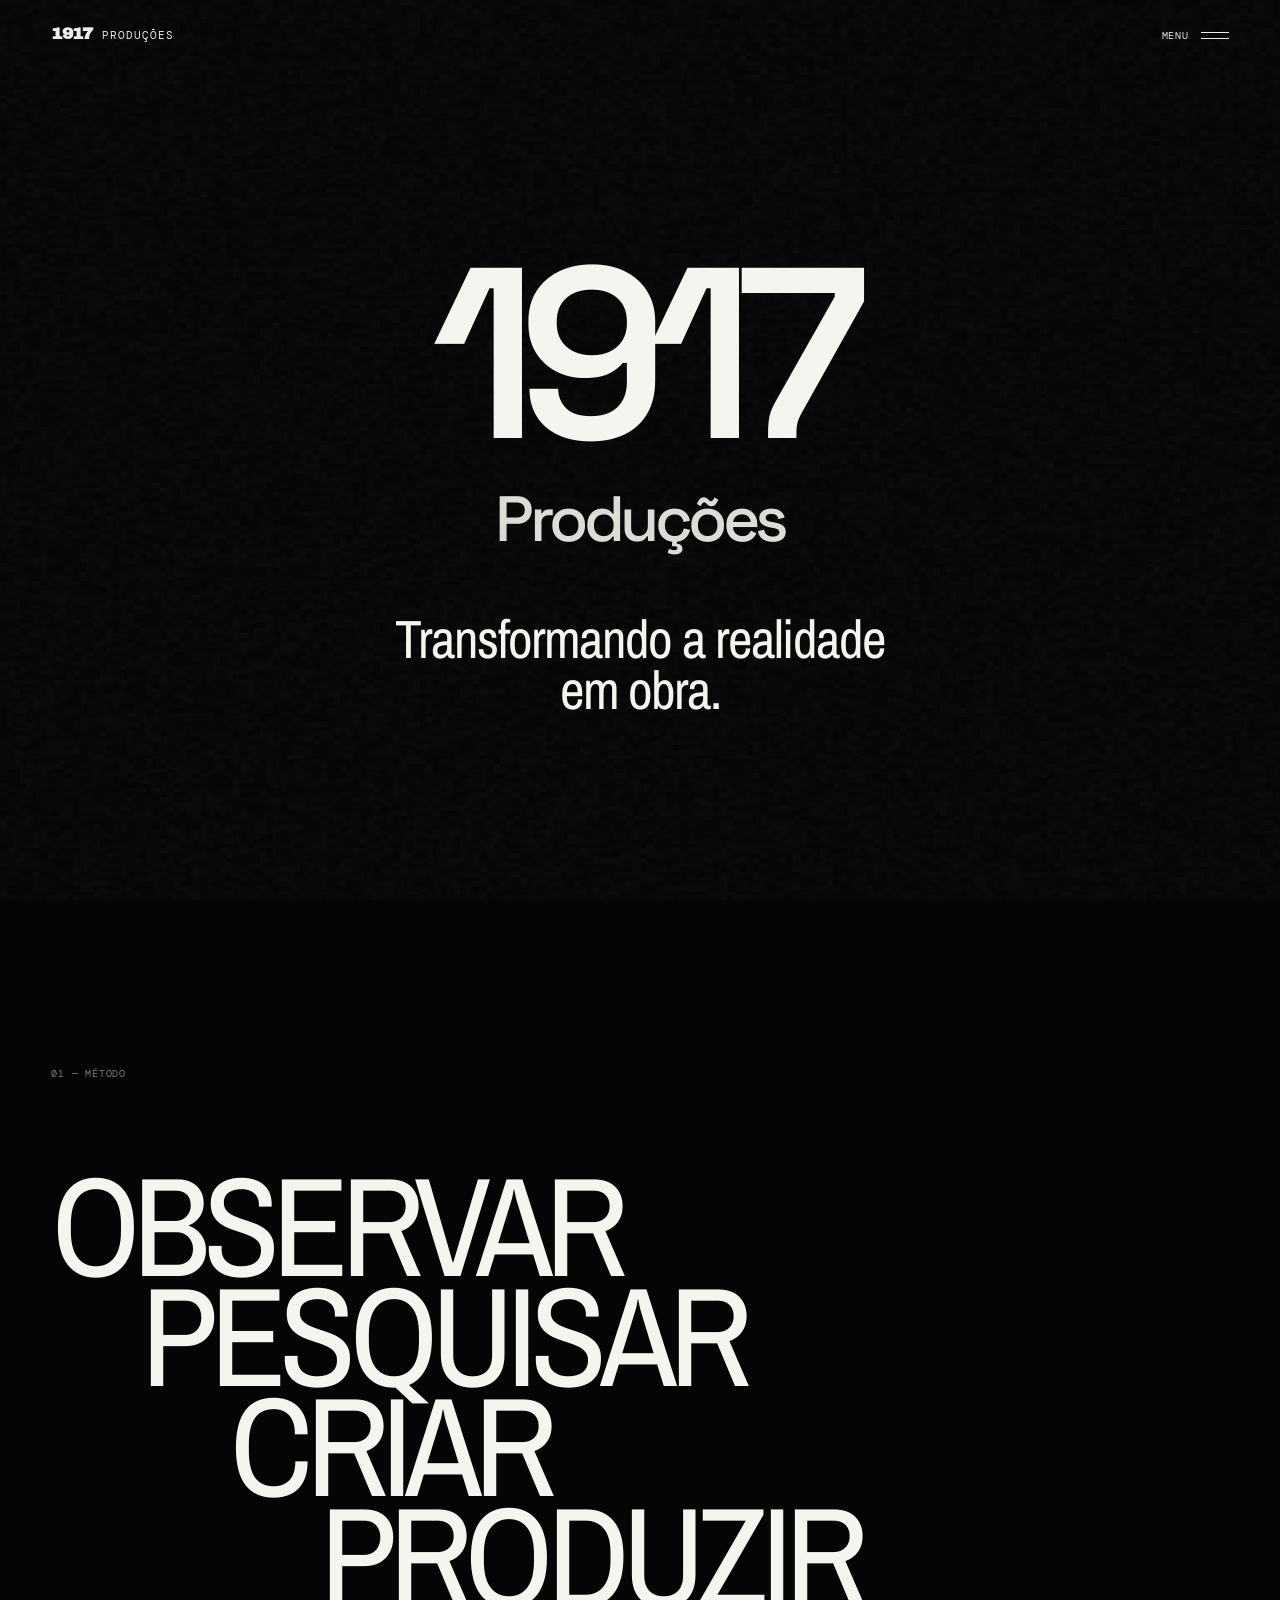
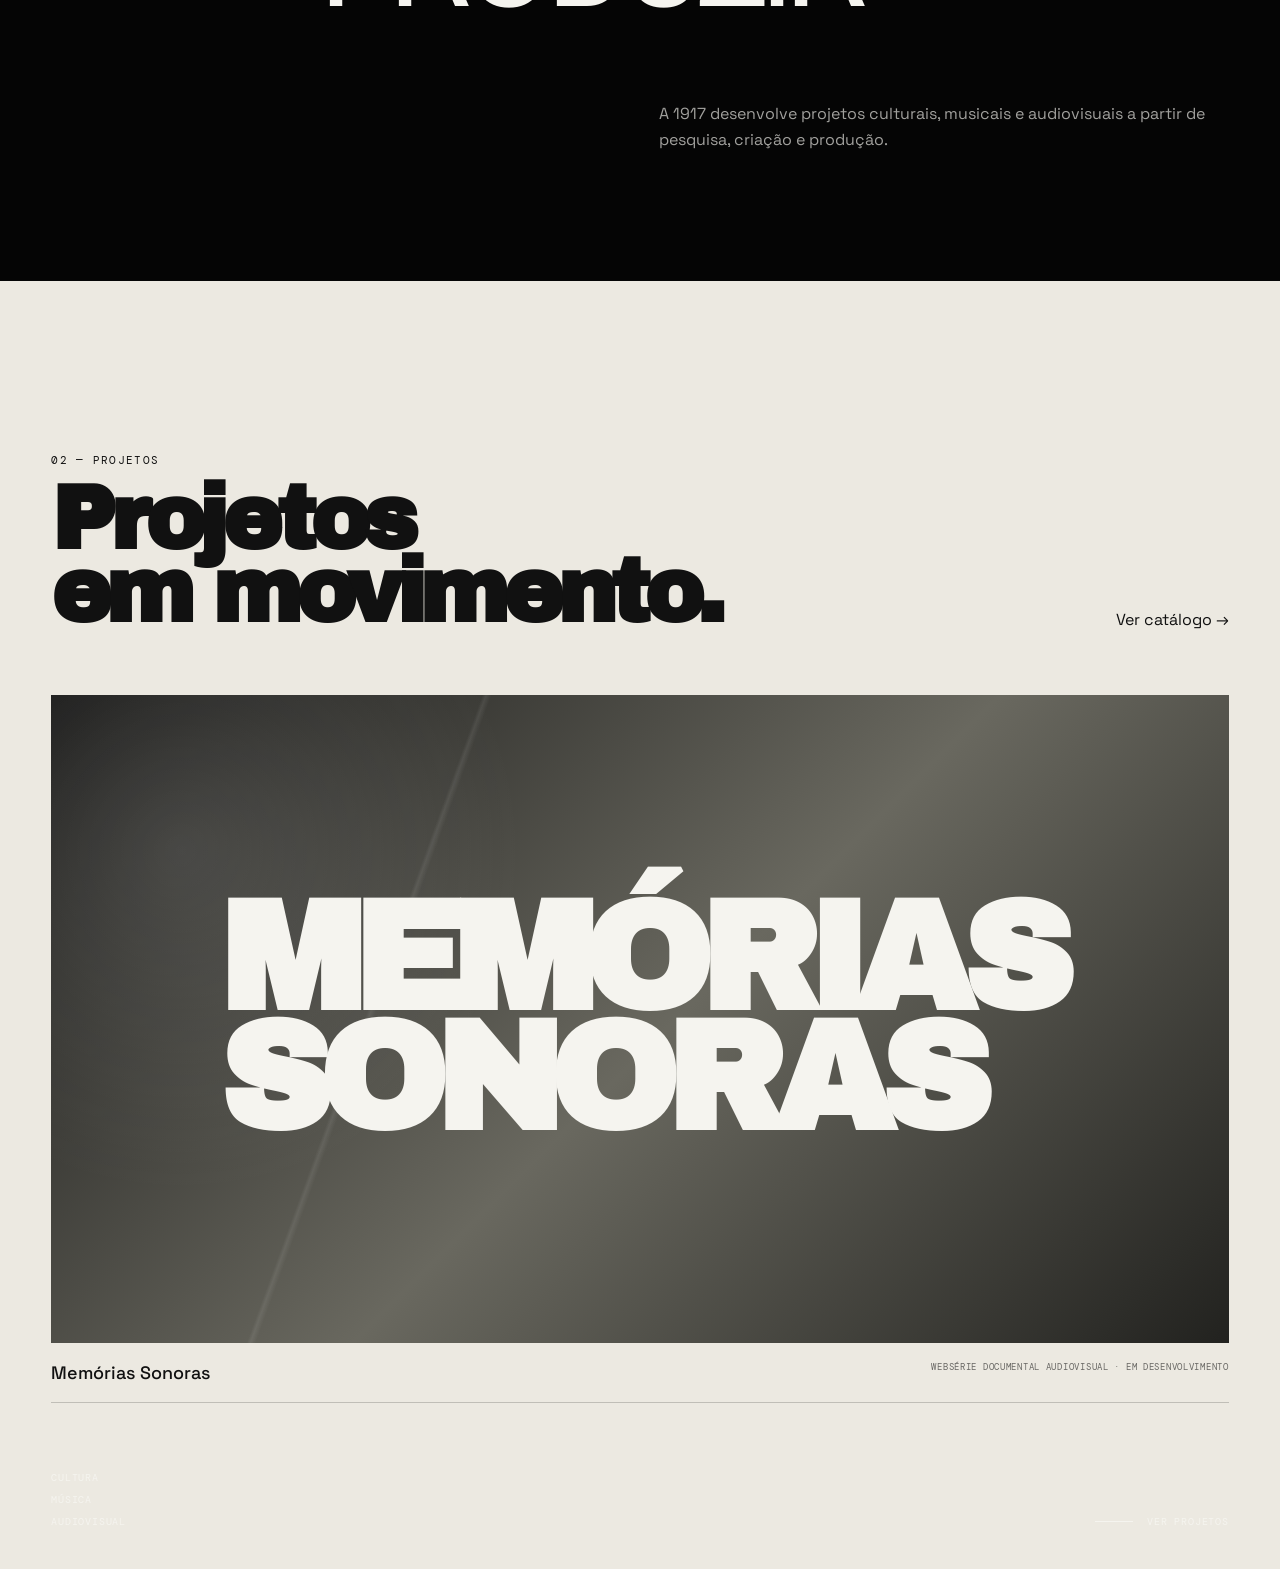
==== commit f4c6d9f8: "music-layout" ====
--- a/audiovisual/index.html
+++ b/audiovisual/index.html
@@ -191,8 +191,8 @@
 @media(max-width:600px){.mem-doc-title{font-size:clamp(76px,23vw,130px)}.mem-doc-meta,.mem-method-grid,.mem-stage-track{grid-template-columns:1fr}.mem-method-card,.mem-method-card:not(:first-child){padding:24px 0;border-right:0;border-bottom:1px solid rgba(17,17,17,.18);min-height:auto}.mem-method-card h3{margin-top:45px}.mem-episode{grid-template-columns:1fr;gap:14px}.mem-episode p{grid-column:1}.mem-related-link{align-items:flex-start;gap:30px;flex-direction:column}.mem-related-link span{padding:0}}
 
 /* MUSIC V5 — editorial field */
-.music-v5{padding-top:clamp(125px,15vw,190px);padding-bottom:80px;background:var(--paper);color:var(--ink)}.music-v5-hero{display:grid;grid-template-columns:minmax(0,1.35fr) minmax(300px,.65fr);gap:6vw;align-items:end;min-height:65vh;border-bottom:1px solid rgba(17,17,17,.22);padding-bottom:clamp(55px,7vw,90px)}.music-v5-hero h1{margin:18px 0 0;font-family:var(--display);font-size:clamp(110px,18vw,285px);line-height:.68;letter-spacing:-.085em;font-weight:700}.music-v5-intro{padding-bottom:8px}.music-v5-intro p{margin:0 0 30px;font-size:clamp(18px,1.4vw,24px);line-height:1.55;max-width:610px}.music-v5-statement{padding:clamp(100px,14vw,210px) 0;display:flex;flex-direction:column;font-family:var(--narrow);font-size:clamp(82px,15vw,230px);line-height:.7;letter-spacing:-.065em;text-transform:uppercase}.music-v5-statement span:nth-child(2){margin-left:17vw}.music-v5-statement span:nth-child(3){margin-left:34vw}.music-v5-practice{border-top:1px solid rgba(17,17,17,.22);padding-top:55px}.music-v5-section-head{display:grid;grid-template-columns:28% 1fr;gap:35px;align-items:start;margin-bottom:70px}.music-v5-section-head h2{margin:0;font-family:var(--display);font-size:clamp(50px,7vw,108px);line-height:.86;letter-spacing:-.06em}.music-v5-practice-grid{display:grid;grid-template-columns:repeat(2,1fr);border-top:1px solid rgba(17,17,17,.22)}.music-v5-practice-grid article{padding:38px 45px 55px 0;border-bottom:1px solid rgba(17,17,17,.22)}.music-v5-practice-grid article:nth-child(odd){border-right:1px solid rgba(17,17,17,.22)}.music-v5-practice-grid article:nth-child(even){padding-left:45px}.music-v5-practice-grid article>span{font-family:var(--mono);font-size:10px;opacity:.5}.music-v5-practice-grid h3{font-family:var(--narrow);font-size:clamp(42px,5vw,76px);line-height:.88;letter-spacing:-.04em;margin:45px 0 18px}.music-v5-practice-grid p{max-width:590px;margin:0;font-size:16px;line-height:1.65}.music-v5-feature{margin-top:clamp(120px,16vw,230px)}.music-v5-feature-image{display:block;width:100%;padding:0;border:0;background:#111;overflow:hidden}.music-v5-feature-image img{display:block;width:100%;aspect-ratio:2.333/1;object-fit:cover;transition:transform 1.2s cubic-bezier(.16,1,.3,1)}.music-v5-feature-image:hover img{transform:scale(1.018)}.music-v5-feature-copy{display:grid;grid-template-columns:1.1fr .9fr;gap:7vw;padding:42px 0 70px;border-bottom:1px solid rgba(17,17,17,.22)}.music-v5-feature-copy h2{margin:18px 0 0;font-family:var(--display);font-size:clamp(65px,9vw,145px);line-height:.75;letter-spacing:-.075em}.music-v5-feature-copy p{margin:0 0 32px;font-size:clamp(17px,1.25vw,21px);line-height:1.6}.music-v5-facts{display:grid;grid-template-columns:repeat(3,1fr);gap:18px;margin:0 0 34px;padding-top:18px;border-top:1px solid rgba(17,17,17,.18)}.music-v5-facts span{font-size:12px;line-height:1.45}.music-v5-facts b{display:block;font-family:var(--mono);font-size:8px;text-transform:uppercase;letter-spacing:.1em;opacity:.55;margin-bottom:6px}.music-v5-cross{padding:clamp(120px,15vw,210px) 0}.music-v5-cross-grid{display:grid;grid-template-columns:1fr 1fr;gap:7vw;margin-left:28%;margin-bottom:45px}.music-v5-cross-grid p{margin:0;font-size:clamp(17px,1.2vw,20px);line-height:1.7}.music-v5-cross>.inline-link{margin-left:28%}.music-v5-end{border-top:1px solid rgba(17,17,17,.22);padding-top:20px;display:flex;justify-content:space-between;font-family:var(--mono);font-size:9px;text-transform:uppercase;letter-spacing:.08em}.music-v5-end strong{font-weight:400}.inline-link{appearance:none;border:0;border-bottom:1px solid currentColor;background:none;color:inherit;padding:0 0 5px;font:inherit;font-size:12px;text-transform:uppercase;letter-spacing:.06em}.inline-link span{margin-left:12px}
-@media(max-width:800px){.music-v5{padding-top:110px}.music-v5-hero{grid-template-columns:1fr;min-height:auto;gap:55px}.music-v5-hero h1{font-size:clamp(95px,31vw,170px)}.music-v5-statement{font-size:clamp(68px,22vw,120px);padding:110px 0}.music-v5-statement span:nth-child(2){margin-left:7vw}.music-v5-statement span:nth-child(3){margin-left:14vw}.music-v5-section-head{grid-template-columns:1fr;gap:22px}.music-v5-practice-grid{grid-template-columns:1fr}.music-v5-practice-grid article,.music-v5-practice-grid article:nth-child(odd),.music-v5-practice-grid article:nth-child(even){padding:32px 0 42px;border-right:0}.music-v5-feature-image img{aspect-ratio:1.35/1;object-position:center}.music-v5-feature-copy{grid-template-columns:1fr;gap:45px}.music-v5-facts{grid-template-columns:1fr}.music-v5-cross-grid{grid-template-columns:1fr;margin-left:0;gap:28px}.music-v5-cross>.inline-link{margin-left:0}.music-v5-end{gap:25px;flex-direction:column}}
+.music-v5{padding-top:clamp(125px,15vw,190px);padding-bottom:80px;background:var(--paper);color:var(--ink)}.music-v5-hero{display:grid;grid-template-columns:minmax(0,1fr) minmax(320px,.72fr);gap:clamp(48px,6vw,96px);align-items:end;min-height:65vh;border-bottom:1px solid rgba(17,17,17,.22);padding-bottom:clamp(55px,7vw,90px)}.music-v5-hero>div:first-child{min-width:0;overflow:visible}.music-v5-hero h1{margin:18px 0 0;font-family:var(--display);font-size:clamp(92px,12.5vw,205px);line-height:.72;letter-spacing:-.075em;font-weight:700;white-space:nowrap;max-width:100%}.music-v5-intro{padding-bottom:8px}.music-v5-intro p{margin:0 0 30px;font-size:clamp(18px,1.4vw,24px);line-height:1.55;max-width:610px}.music-v5-statement{padding:clamp(100px,14vw,210px) 0;display:flex;flex-direction:column;font-family:var(--narrow);font-size:clamp(82px,15vw,230px);line-height:.7;letter-spacing:-.065em;text-transform:uppercase}.music-v5-statement span:nth-child(2){margin-left:17vw}.music-v5-statement span:nth-child(3){margin-left:34vw}.music-v5-practice{border-top:1px solid rgba(17,17,17,.22);padding-top:55px}.music-v5-section-head{display:grid;grid-template-columns:28% 1fr;gap:35px;align-items:start;margin-bottom:70px}.music-v5-section-head h2{margin:0;font-family:var(--display);font-size:clamp(50px,7vw,108px);line-height:.86;letter-spacing:-.06em}.music-v5-practice-grid{display:grid;grid-template-columns:repeat(2,1fr);border-top:1px solid rgba(17,17,17,.22)}.music-v5-practice-grid article{padding:38px 45px 55px 0;border-bottom:1px solid rgba(17,17,17,.22)}.music-v5-practice-grid article:nth-child(odd){border-right:1px solid rgba(17,17,17,.22)}.music-v5-practice-grid article:nth-child(even){padding-left:45px}.music-v5-practice-grid article>span{font-family:var(--mono);font-size:10px;opacity:.5}.music-v5-practice-grid h3{font-family:var(--narrow);font-size:clamp(42px,5vw,76px);line-height:.88;letter-spacing:-.04em;margin:45px 0 18px}.music-v5-practice-grid p{max-width:590px;margin:0;font-size:16px;line-height:1.65}.music-v5-feature{margin-top:clamp(120px,16vw,230px)}.music-v5-feature-image{display:block;width:100%;padding:0;border:0;background:#111;overflow:hidden}.music-v5-feature-image img{display:block;width:100%;aspect-ratio:2.333/1;object-fit:cover;transition:transform 1.2s cubic-bezier(.16,1,.3,1)}.music-v5-feature-image:hover img{transform:scale(1.018)}.music-v5-feature-copy{display:grid;grid-template-columns:1.1fr .9fr;gap:7vw;padding:42px 0 70px;border-bottom:1px solid rgba(17,17,17,.22)}.music-v5-feature-copy h2{margin:18px 0 0;font-family:var(--display);font-size:clamp(65px,9vw,145px);line-height:.75;letter-spacing:-.075em}.music-v5-feature-copy p{margin:0 0 32px;font-size:clamp(17px,1.25vw,21px);line-height:1.6}.music-v5-facts{display:grid;grid-template-columns:repeat(3,1fr);gap:18px;margin:0 0 34px;padding-top:18px;border-top:1px solid rgba(17,17,17,.18)}.music-v5-facts span{font-size:12px;line-height:1.45}.music-v5-facts b{display:block;font-family:var(--mono);font-size:8px;text-transform:uppercase;letter-spacing:.1em;opacity:.55;margin-bottom:6px}.music-v5-cross{padding:clamp(120px,15vw,210px) 0}.music-v5-cross-grid{display:grid;grid-template-columns:1fr 1fr;gap:7vw;margin-left:28%;margin-bottom:45px}.music-v5-cross-grid p{margin:0;font-size:clamp(17px,1.2vw,20px);line-height:1.7}.music-v5-cross>.inline-link{margin-left:28%}.music-v5-end{border-top:1px solid rgba(17,17,17,.22);padding-top:20px;display:flex;justify-content:space-between;font-family:var(--mono);font-size:9px;text-transform:uppercase;letter-spacing:.08em}.music-v5-end strong{font-weight:400}.inline-link{appearance:none;border:0;border-bottom:1px solid currentColor;background:none;color:inherit;padding:0 0 5px;font:inherit;font-size:12px;text-transform:uppercase;letter-spacing:.06em}.inline-link span{margin-left:12px}
+@media(max-width:800px){.music-v5{padding-top:110px}.music-v5-hero{grid-template-columns:1fr;min-height:auto;gap:55px}.music-v5-hero h1{font-size:clamp(78px,25vw,132px);white-space:normal}.music-v5-statement{font-size:clamp(68px,22vw,120px);padding:110px 0}.music-v5-statement span:nth-child(2){margin-left:7vw}.music-v5-statement span:nth-child(3){margin-left:14vw}.music-v5-section-head{grid-template-columns:1fr;gap:22px}.music-v5-practice-grid{grid-template-columns:1fr}.music-v5-practice-grid article,.music-v5-practice-grid article:nth-child(odd),.music-v5-practice-grid article:nth-child(even){padding:32px 0 42px;border-right:0}.music-v5-feature-image img{aspect-ratio:1.35/1;object-position:center}.music-v5-feature-copy{grid-template-columns:1fr;gap:45px}.music-v5-facts{grid-template-columns:1fr}.music-v5-cross-grid{grid-template-columns:1fr;margin-left:0;gap:28px}.music-v5-cross>.inline-link{margin-left:0}.music-v5-end{gap:25px;flex-direction:column}}
 
 /* V6 — CULTURA + AUDIOVISUAL */
 .ca-v6{padding-top:clamp(125px,15vw,190px);padding-bottom:100px}.ca-v6-hero{display:grid;grid-template-columns:minmax(0,1.15fr) minmax(300px,.7fr);gap:7vw;align-items:end;padding-bottom:clamp(60px,8vw,105px);border-bottom:1px solid rgba(17,17,17,.22)}.ca-v6-hero h1{margin:16px 0 0;font-family:var(--display);font-size:clamp(92px,16vw,250px);line-height:.69;letter-spacing:-.085em}.ca-v6-lead{margin:0 0 25px;font-size:clamp(18px,1.45vw,24px);line-height:1.6}.ca-v6-manifest{padding:clamp(105px,15vw,220px) 0;display:grid;grid-template-columns:28% 1fr;gap:35px}.ca-v6-manifest h2{margin:0;font-family:var(--display);font-size:clamp(55px,8.5vw,135px);line-height:.82;letter-spacing:-.065em}.ca-v6-manifest-copy{display:grid;grid-template-columns:1fr 1fr;gap:5vw;align-self:end}.ca-v6-manifest-copy p{margin:0;font-size:clamp(16px,1.2vw,20px);line-height:1.7}.ca-v6-fields{border-top:1px solid rgba(17,17,17,.22)}.ca-v6-field{display:grid;grid-template-columns:90px .75fr 1fr;gap:35px;padding:42px 0;border-bottom:1px solid rgba(17,17,17,.22);align-items:start}.ca-v6-field>span{font-family:var(--mono);font-size:9px;letter-spacing:.08em;opacity:.55}.ca-v6-field h3{margin:0;font-family:var(--narrow);font-size:clamp(40px,5vw,75px);line-height:.86;letter-spacing:-.04em}.ca-v6-field p{margin:3px 0 0;max-width:650px;font-size:16px;line-height:1.68}.ca-v6-feature{margin-top:clamp(120px,16vw,230px)}.ca-v6-feature-head{display:grid;grid-template-columns:28% 1fr;gap:35px;margin-bottom:55px}.ca-v6-feature-head h2{margin:0;font-family:var(--display);font-size:clamp(52px,7.5vw,115px);line-height:.83;letter-spacing:-.065em}.ca-v6-image-grid{display:grid;grid-template-columns:1.35fr .65fr;gap:12px}.ca-v6-image{border:0;padding:0;background:#111;overflow:hidden;min-height:420px}.ca-v6-image img{width:100%;height:100%;display:block;object-fit:cover;filter:grayscale(1);transition:transform 1.1s cubic-bezier(.16,1,.3,1),filter .5s ease}.ca-v6-image:hover img{transform:scale(1.018);filter:grayscale(.25)}.ca-v6-feature-copy{display:grid;grid-template-columns:1fr 1fr;gap:7vw;padding:38px 0 65px;border-bottom:1px solid rgba(17,17,17,.22)}.ca-v6-feature-copy p{margin:0;font-size:clamp(17px,1.2vw,20px);line-height:1.7}.ca-v6-related{padding:clamp(110px,14vw,190px) 0 30px}.ca-v6-related-grid{display:grid;grid-template-columns:1fr 1fr;gap:12px;margin-top:55px}.ca-v6-project{position:relative;min-height:390px;border:0;padding:32px;text-align:left;overflow:hidden;background:var(--ink);color:var(--white);display:flex;flex-direction:column;justify-content:space-between}.ca-v6-project.has-image{padding:0}.ca-v6-project img{position:absolute;inset:0;width:100%;height:100%;object-fit:cover;filter:brightness(.62)}.ca-v6-project-content{position:relative;z-index:2;padding:32px;display:flex;min-height:390px;flex-direction:column;justify-content:space-between}.ca-v6-project small{font-family:var(--mono);font-size:9px;letter-spacing:.08em;text-transform:uppercase}.ca-v6-project h3{margin:0;font-family:var(--display);font-size:clamp(48px,6vw,92px);line-height:.8;letter-spacing:-.065em}.ca-v6-project-arrow{align-self:flex-end;font-size:22px}.ca-v6-end{margin-top:70px;padding-top:18px;border-top:1px solid rgba(17,17,17,.22);display:flex;justify-content:space-between;font-family:var(--mono);font-size:9px;text-transform:uppercase;letter-spacing:.08em}
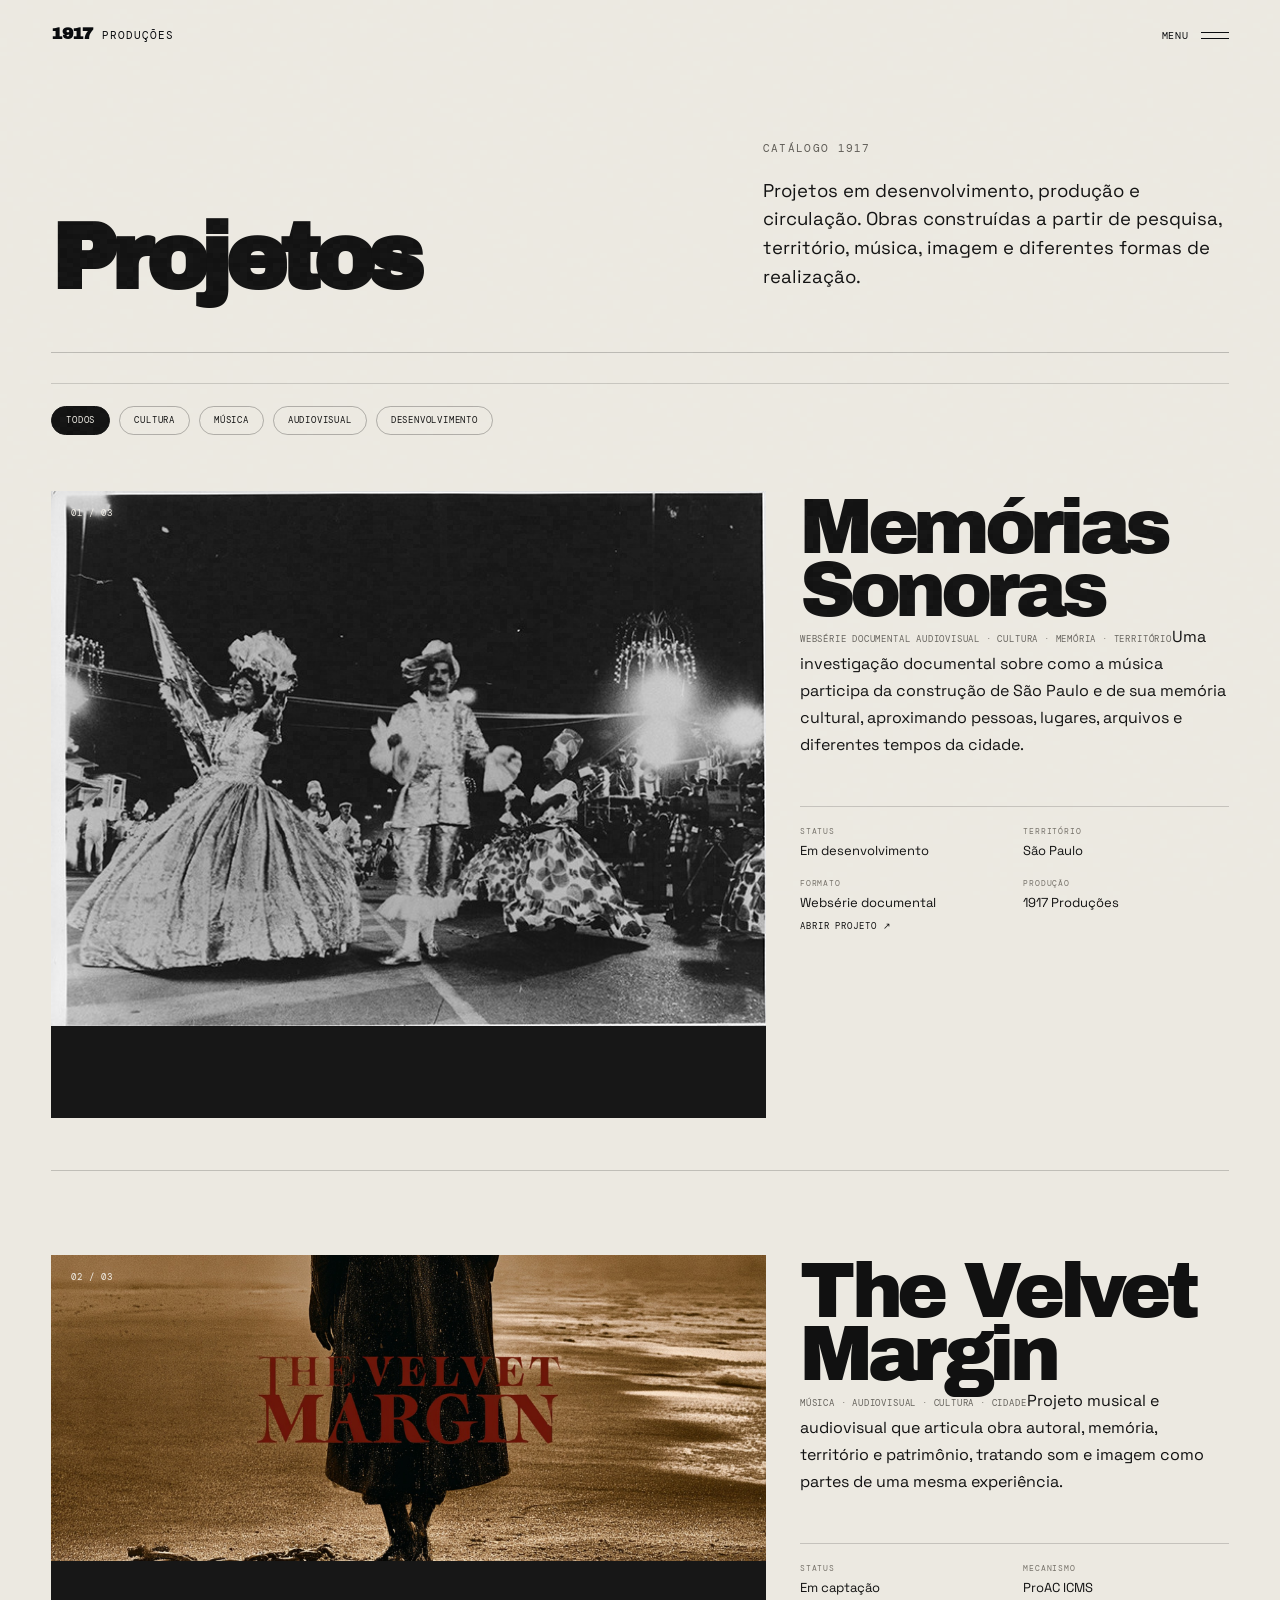
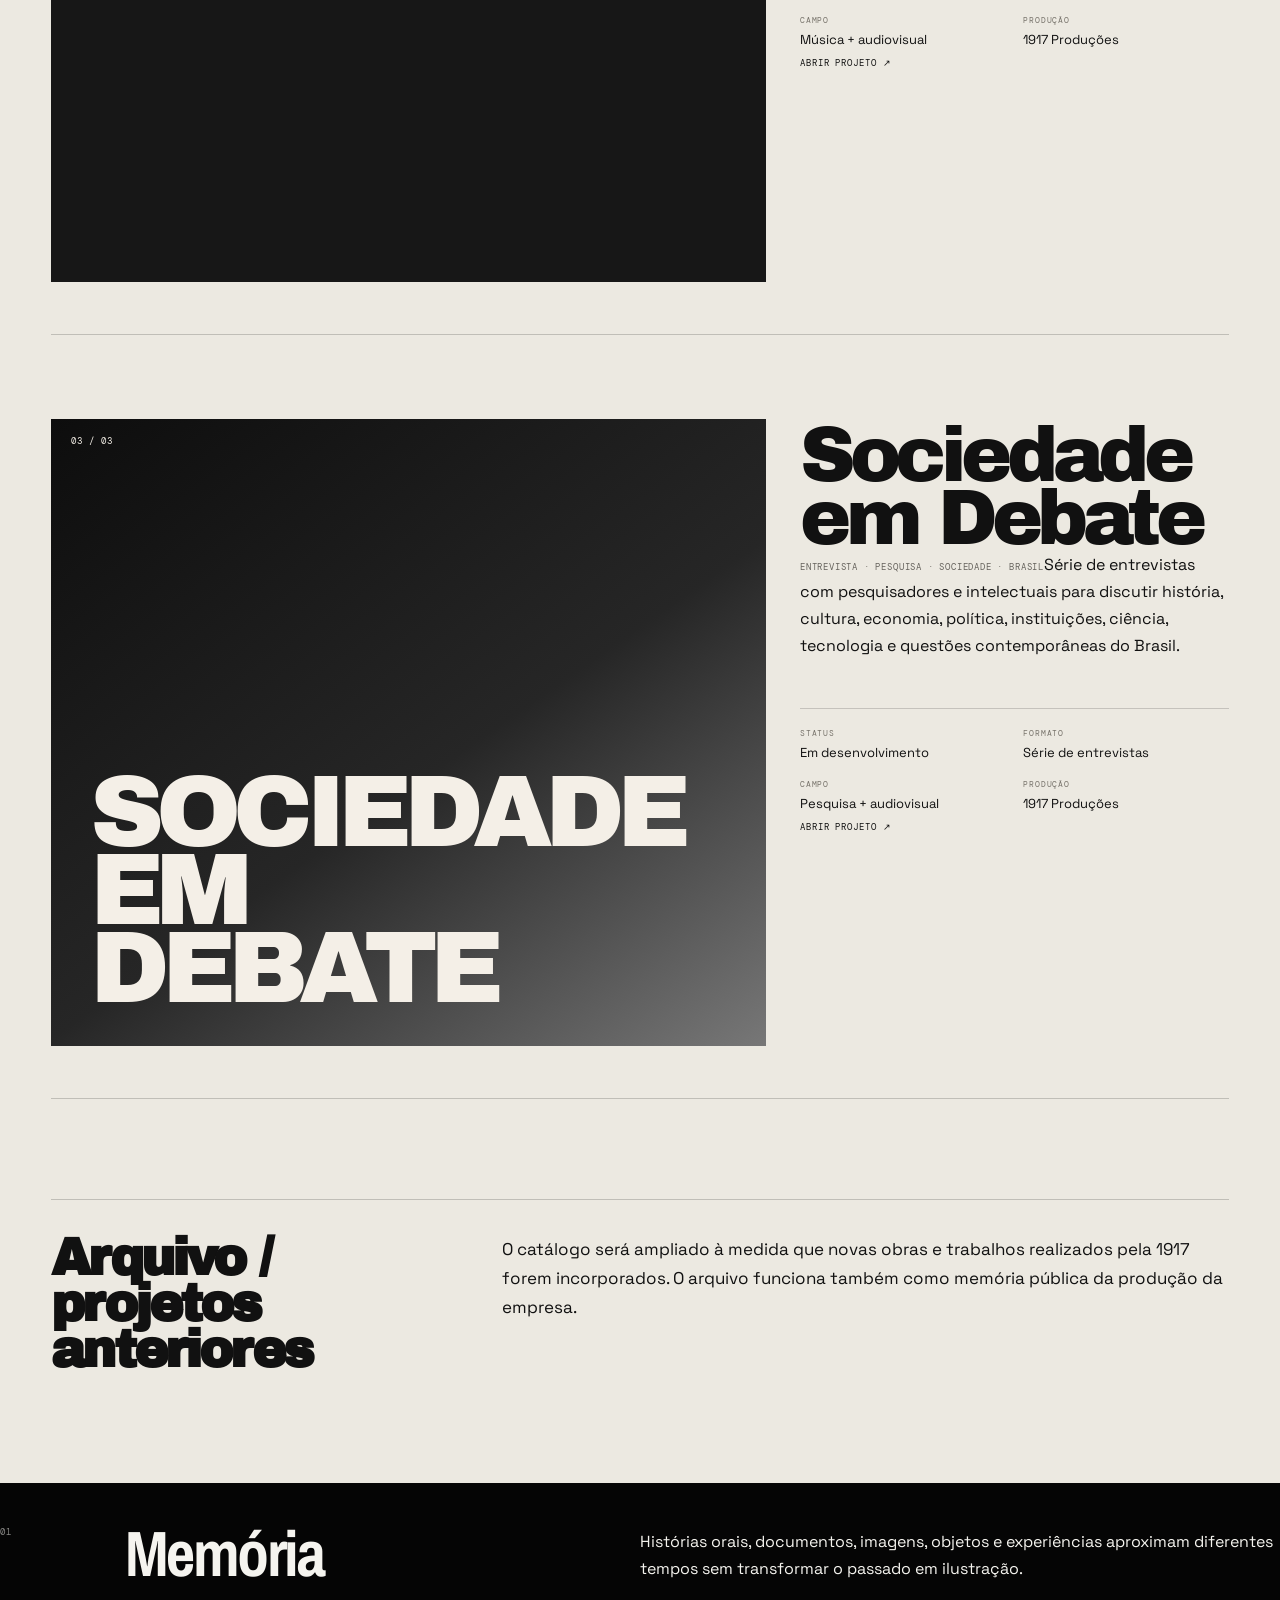
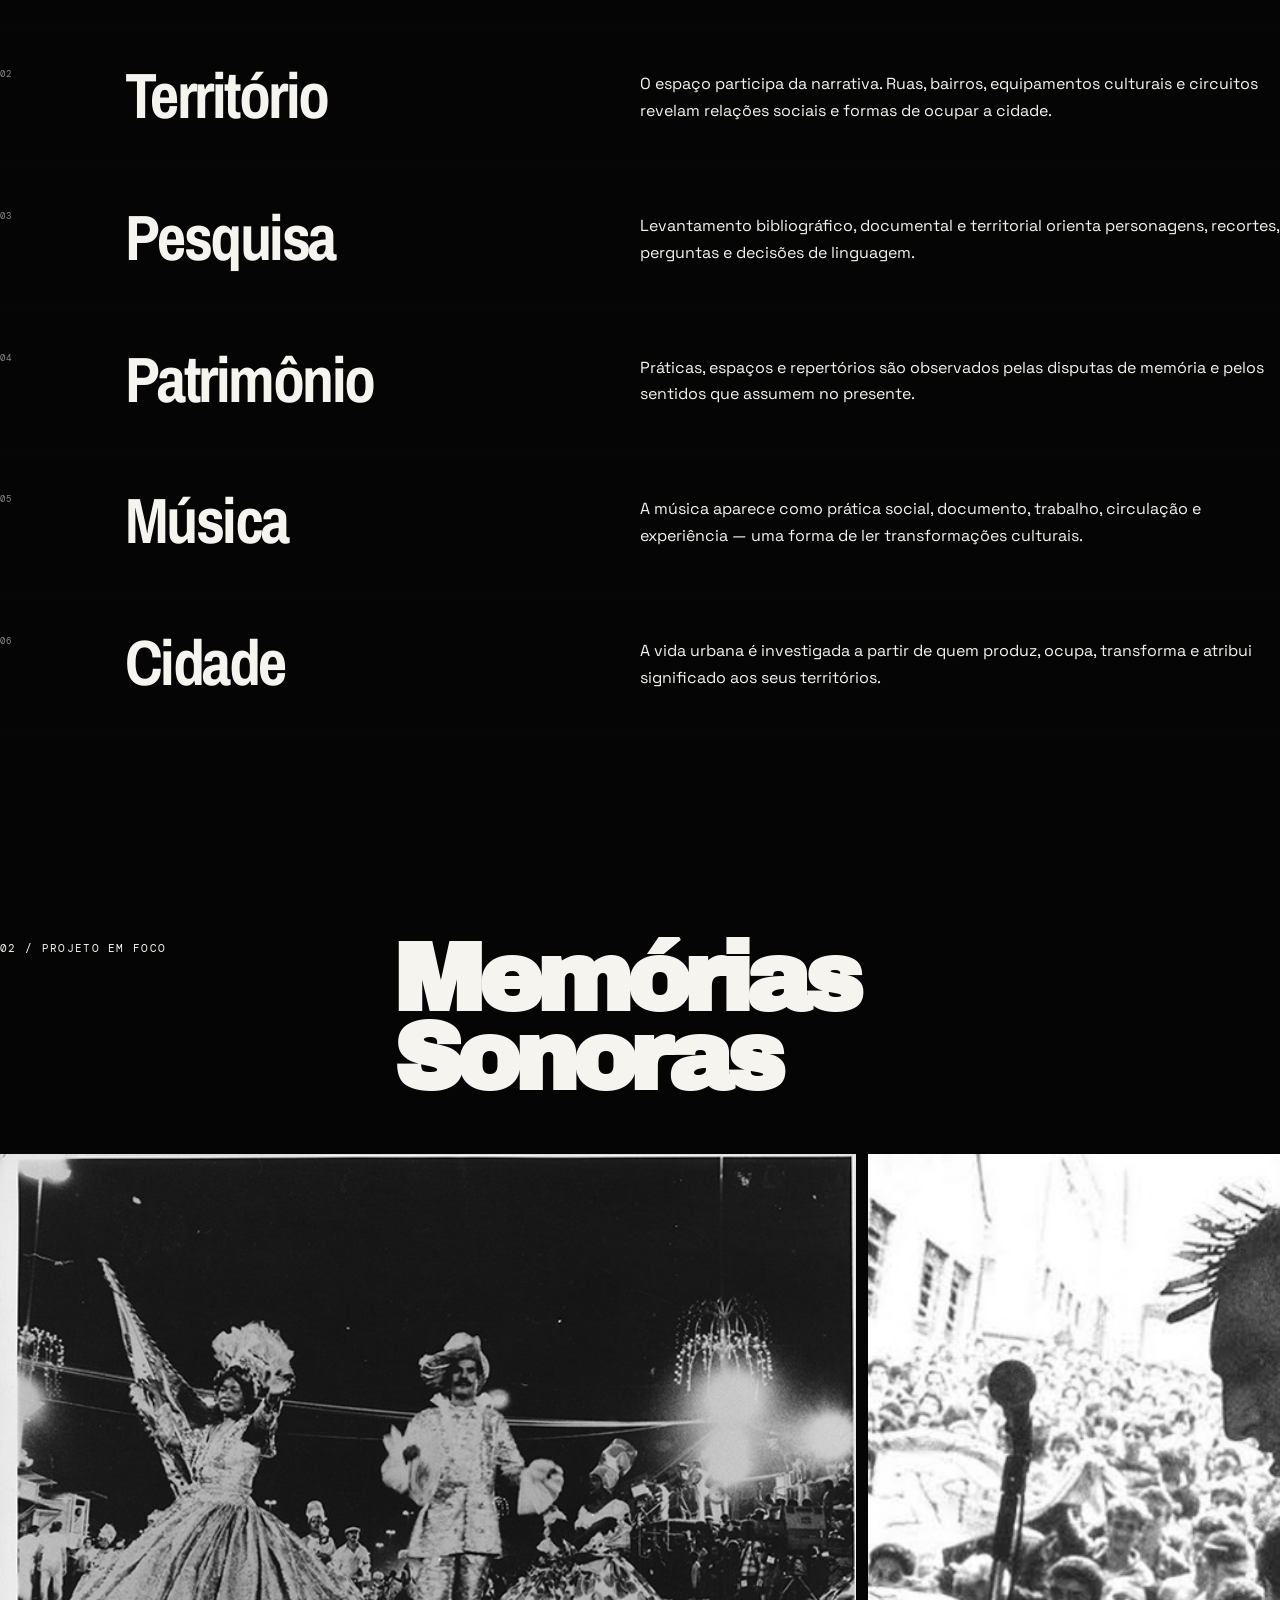
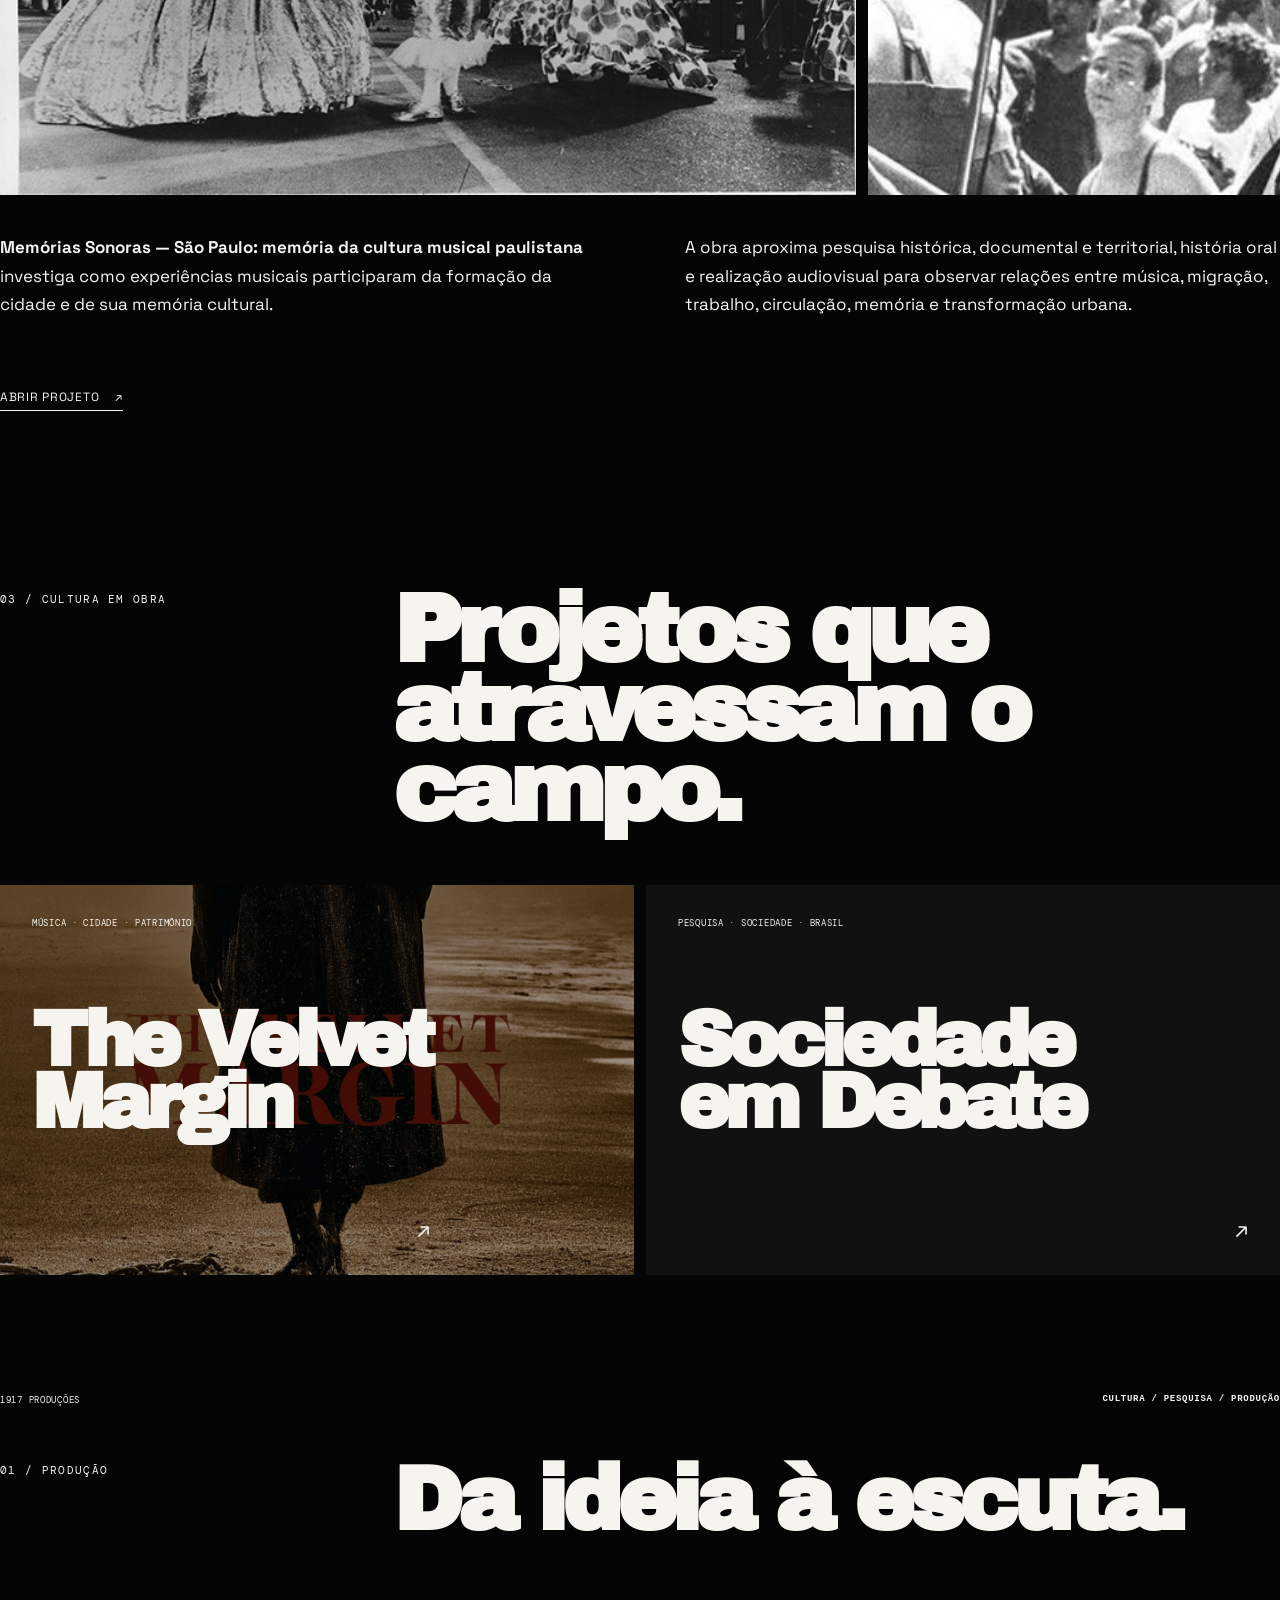
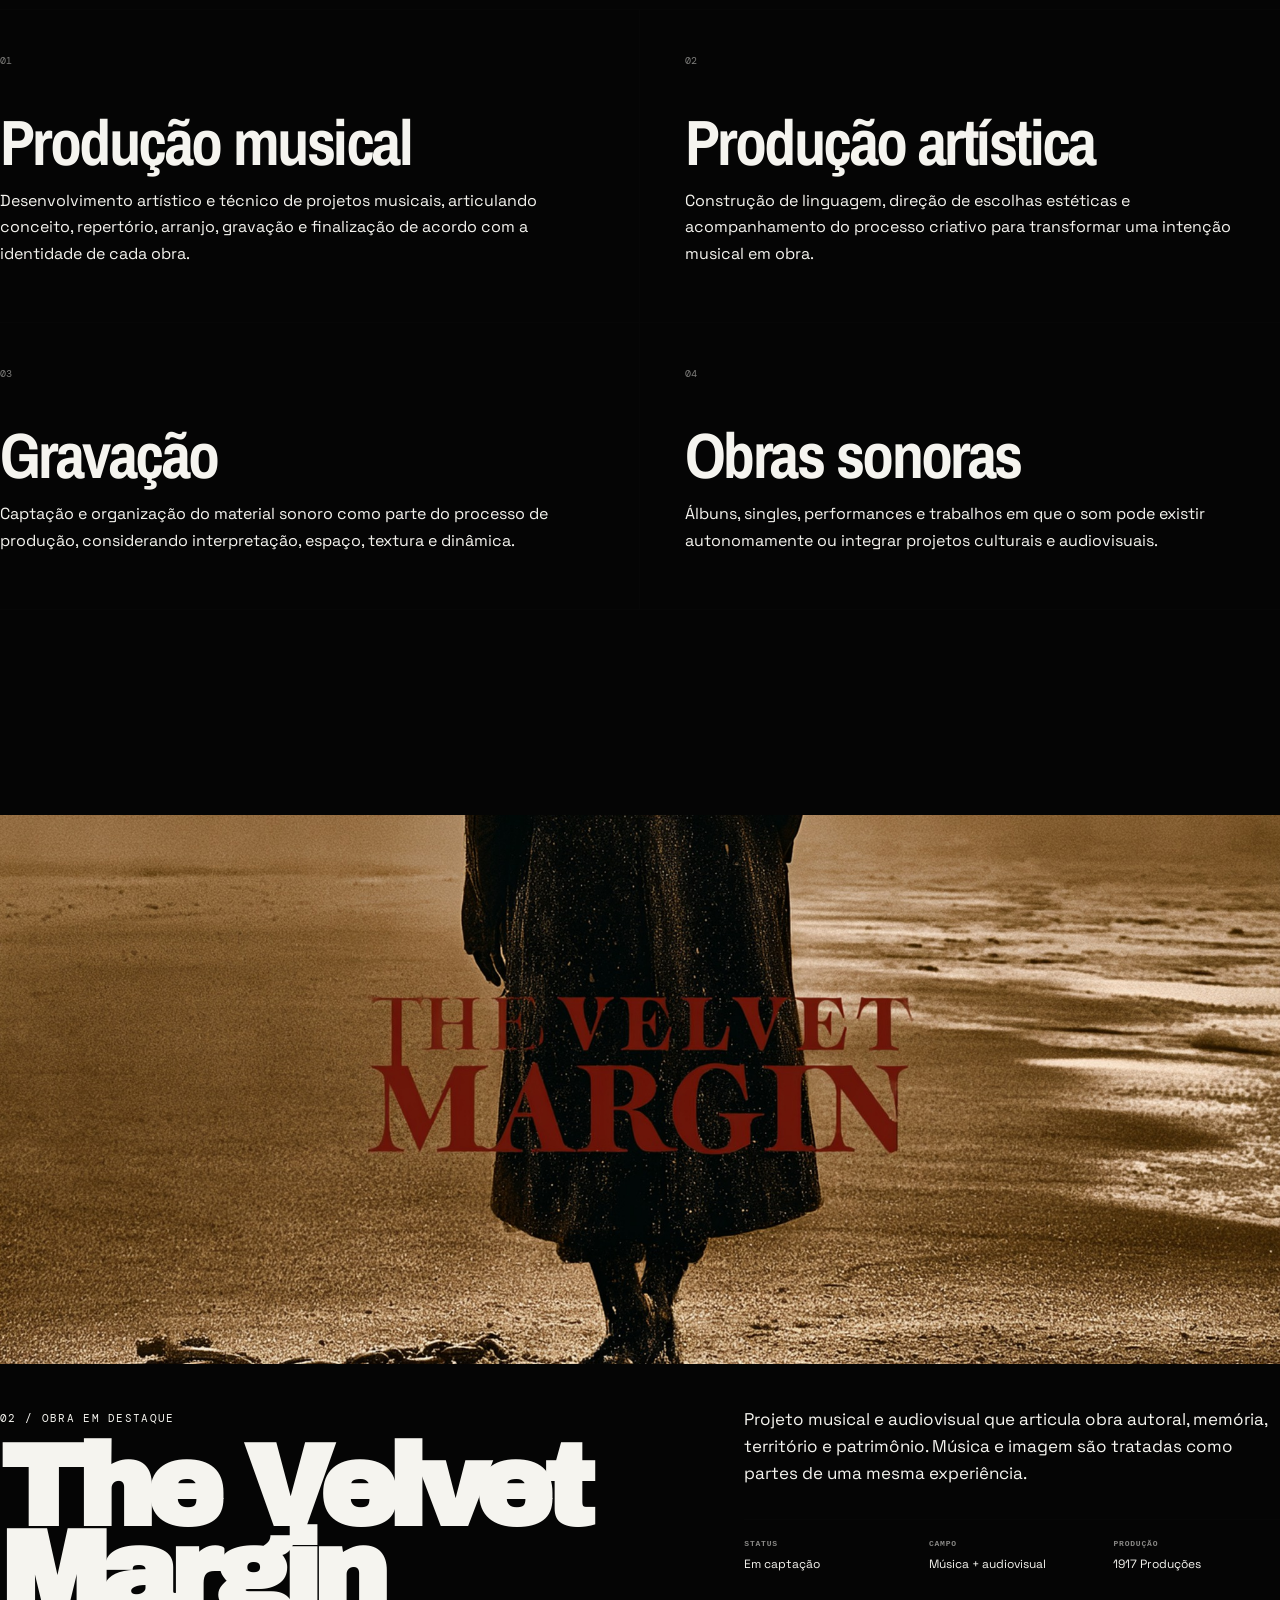
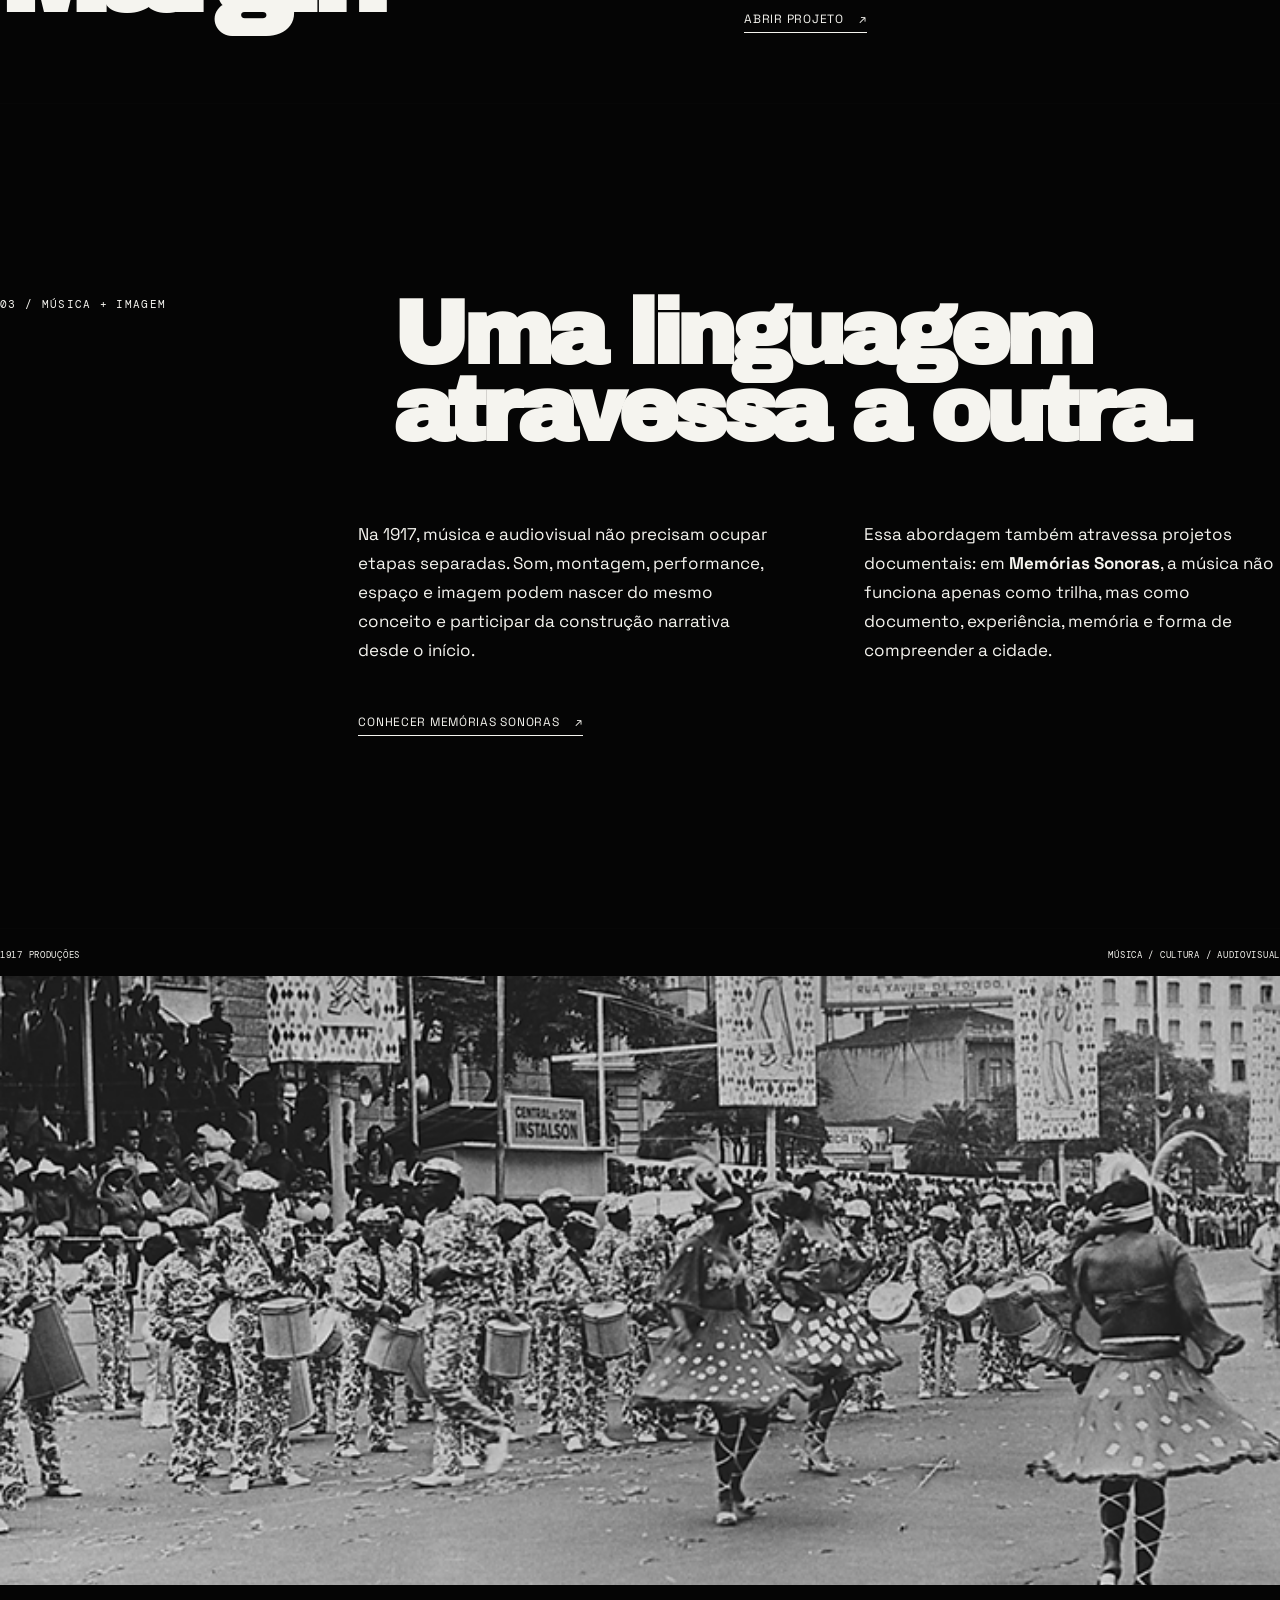
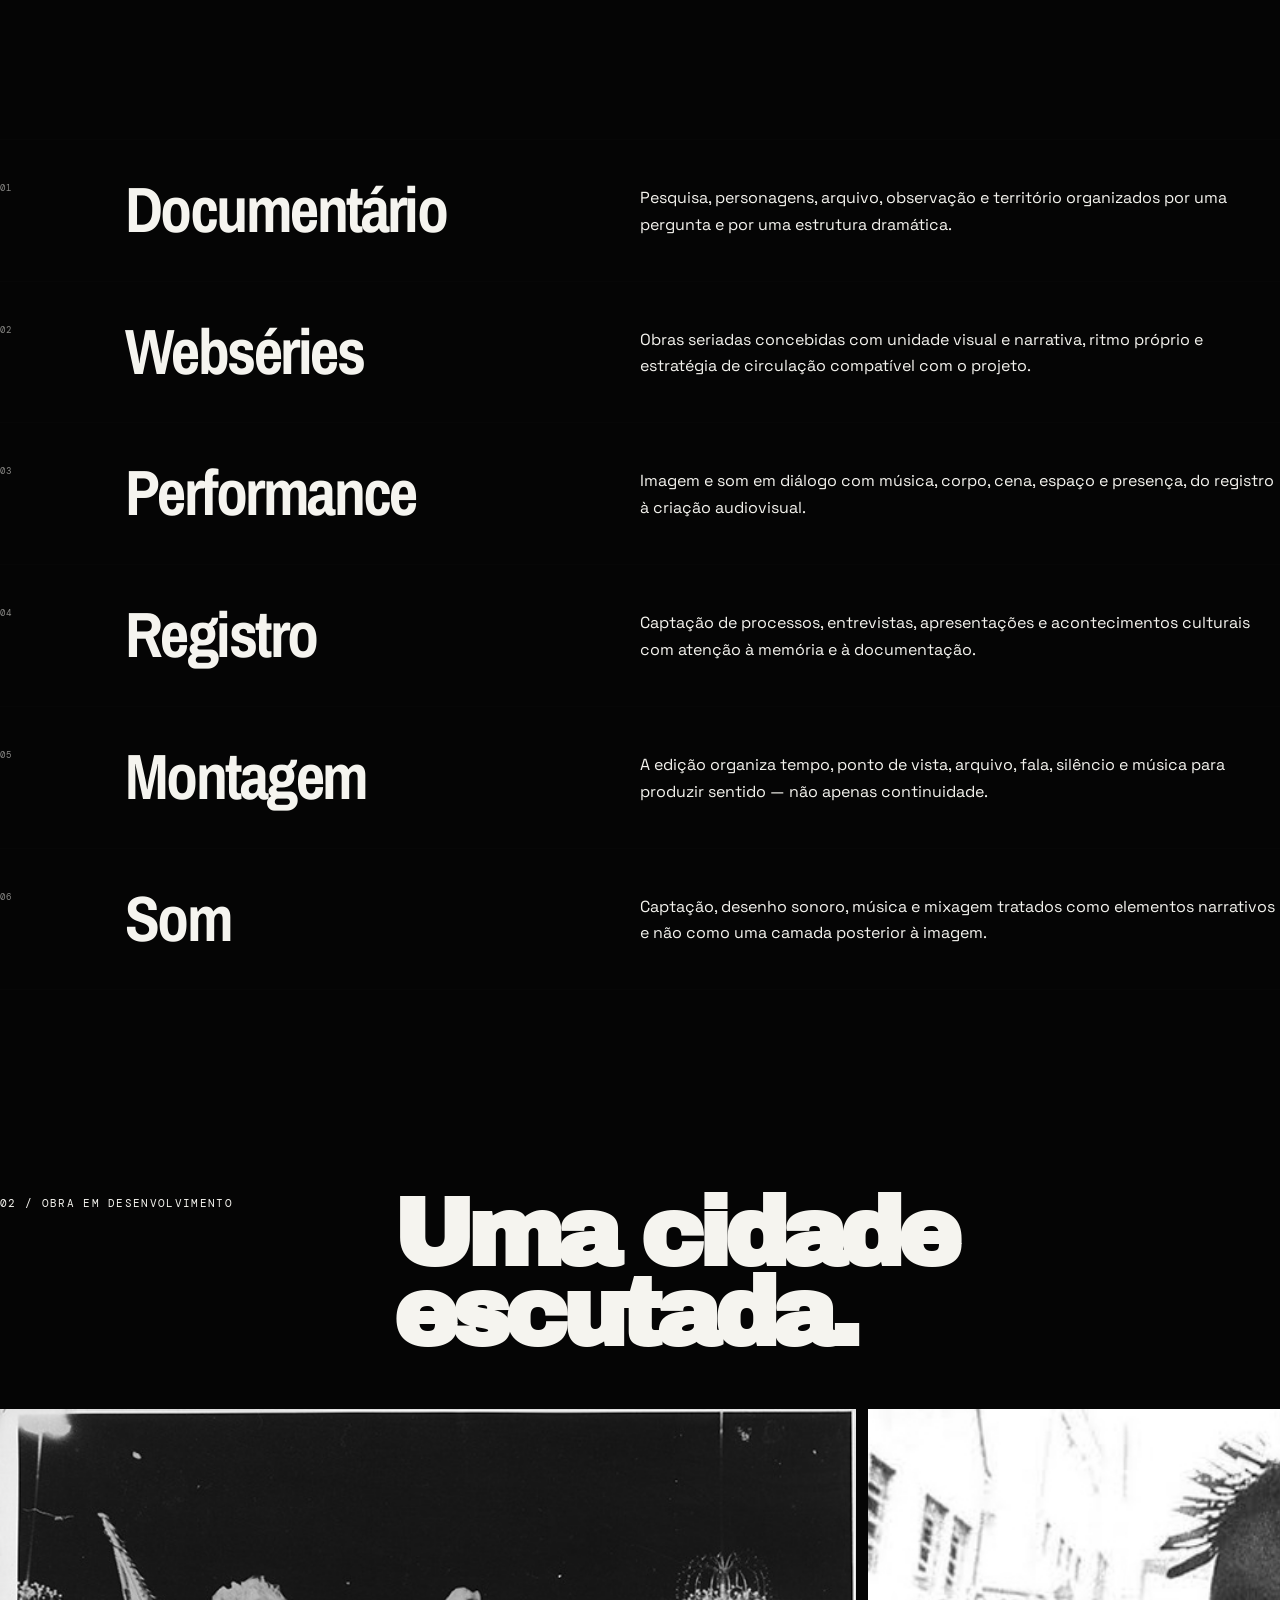
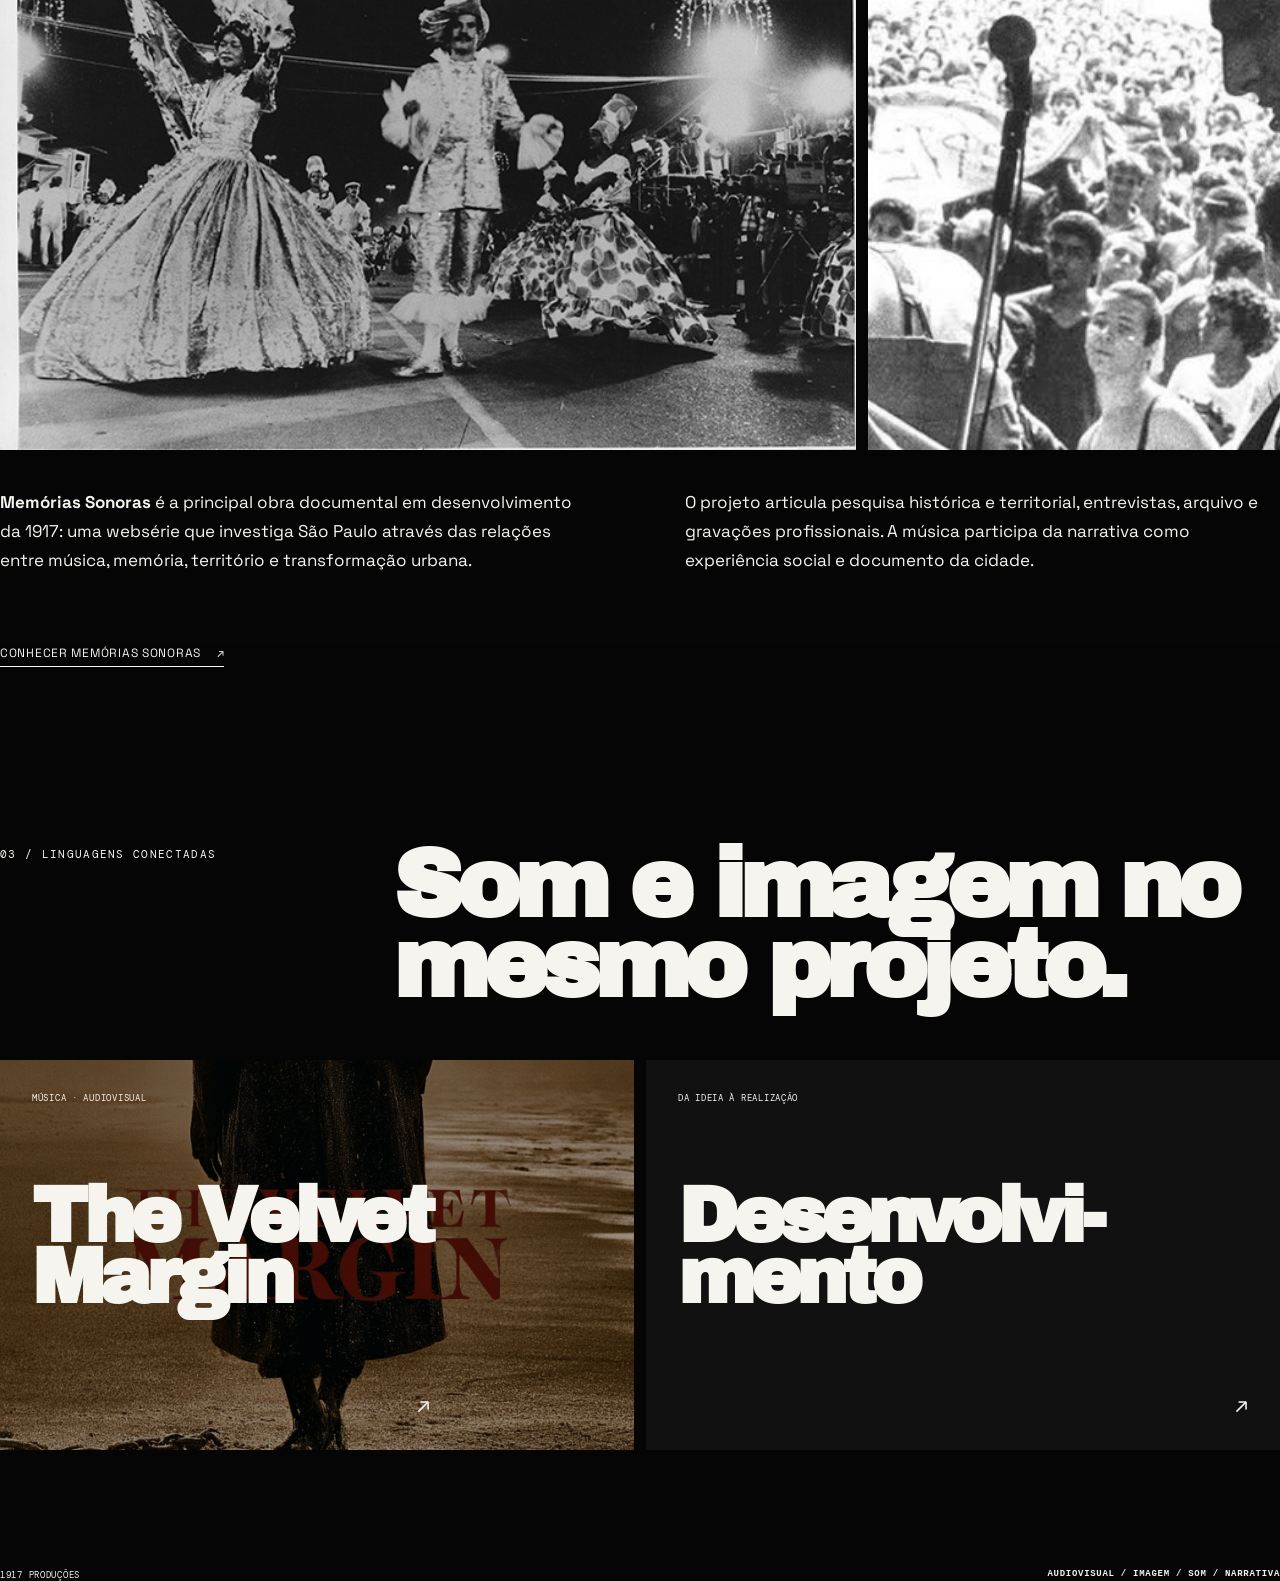
==== commit 57712169: "V7" ====
--- a/audiovisual/index.html
+++ b/audiovisual/index.html
@@ -1,657 +1 @@
-<!DOCTYPE html>
-<html lang="pt-BR">
-<head>
-<meta charset="UTF-8">
-<meta name="viewport" content="width=device-width, initial-scale=1.0">
-<title>1917 Produções</title>
-<meta name="description" content="1917 Produções — desenvolvimento e realização de projetos culturais, musicais e audiovisuais. Transformar a realidade em obra.">
-<meta name="theme-color" content="#050505">
-<meta property="og:type" content="website">
-<meta property="og:title" content="1917 Produções">
-<meta property="og:description" content="Desenvolvimento e realização de projetos culturais, musicais e audiovisuais. Transformar a realidade em obra.">
-<meta property="og:url" content="https://1917producoes.com.br/">
-<meta property="og:site_name" content="1917 Produções">
-<link rel="canonical" href="https://1917producoes.com.br/">
-<link rel="icon" href="data:image/svg+xml,%3Csvg xmlns='http://www.w3.org/2000/svg' viewBox='0 0 100 100'%3E%3Crect width='100' height='100' fill='%23050505'/%3E%3Ctext x='50' y='67' text-anchor='middle' font-family='Arial' font-weight='700' font-size='48' fill='%23f5f4ef'%3E17%3C/text%3E%3C/svg%3E">
-<link rel="preconnect" href="https://fonts.googleapis.com">
-<link rel="preconnect" href="https://fonts.gstatic.com" crossorigin>
-<link href="https://fonts.googleapis.com/css2?family=Archivo+Black&family=Archivo+Narrow:wght@400;500;600;700&family=DM+Mono:wght@400;500&family=Space+Grotesk:wght@400;500;600;700&display=swap" rel="stylesheet">
-<style>
-*{box-sizing:border-box}html{margin:0;background:#050505}body{margin:0;background:#050505;color:#f5f4ef;font-family:"Space Grotesk",sans-serif;overflow-x:hidden;-webkit-font-smoothing:antialiased;text-rendering:optimizeLegibility}body.is-transitioning{overflow:hidden}a,button{font:inherit;color:inherit}a{text-decoration:none}button{appearance:none;border:0;outline:0;background:transparent;padding:0;margin:0;cursor:pointer}::selection{background:#a72b25;color:#fff}
-:root{--black:#050505;--paper:#ece9e1;--ink:#111;--red:#a72b25;--blue:#17389f;--yellow:#ded043;--white:#f5f4ef;--sans:"Space Grotesk",sans-serif;--display:"Archivo Black",sans-serif;--narrow:"Archivo Narrow",sans-serif;--mono:"DM Mono",monospace;--page-pad:clamp(24px,4vw,72px);--content-width:1500px}
-.site{width:100%;min-height:100vh}.page{display:none;width:100%;min-height:100vh;position:relative;isolation:isolate}.page.active{display:block}.page-inner{width:min(calc(100% - (var(--page-pad)*2)),var(--content-width));margin:0 auto}.eyebrow,.tiny{font-family:var(--mono);text-transform:uppercase}.eyebrow{font-size:11px;line-height:1.5;letter-spacing:.12em}.tiny{font-size:10px;line-height:1.5;letter-spacing:.08em}
-/* NOISE */
-.film-noise{position:fixed;inset:0;width:100%;height:100%;z-index:18000;pointer-events:none;opacity:.06;mix-blend-mode:screen;image-rendering:pixelated}
-/* NAV */
-.site-nav{position:fixed;inset:0 0 auto 0;z-index:22000;display:flex;justify-content:space-between;align-items:center;padding:23px var(--page-pad);pointer-events:none;mix-blend-mode:difference}.nav-brand,.nav-links button{color:inherit}.nav-brand{display:inline-flex;align-items:baseline;gap:10px;pointer-events:auto;font-family:var(--mono);font-size:11px;line-height:1;letter-spacing:.08em;text-transform:uppercase}.nav-brand strong{font-family:var(--display);font-size:17px;letter-spacing:-.04em}.nav-links{display:flex;align-items:center;gap:clamp(18px,2.5vw,40px)}.nav-links button{pointer-events:auto;font-family:var(--mono);font-size:10px;line-height:1.5;letter-spacing:.08em;text-transform:uppercase;position:relative}.nav-links button::after{content:"";position:absolute;left:0;bottom:-5px;width:100%;height:1px;background:currentColor;transform:scaleX(0);transform-origin:right;transition:transform .35s cubic-bezier(.2,.7,.2,1)}.nav-links button:hover::after,.nav-links button.active::after{transform:scaleX(1);transform-origin:left}
-/* 1917 — NOVA ARQUITETURA VISUAL */
-.home-manifesto{margin:clamp(42px,5vw,70px) 0 0;font-family:var(--narrow);font-size:clamp(30px,4.2vw,66px);line-height:.95;letter-spacing:-.035em;opacity:0;animation:homeManifestIn 1s cubic-bezier(.16,1,.3,1) forwards;animation-delay:2.55s}.home-manifest-section{min-height:100vh;padding:clamp(110px,13vw,180px) var(--page-pad) clamp(80px,10vw,140px);background:var(--black);color:var(--white);display:flex;flex-direction:column;justify-content:space-between}.home-manifest-label{opacity:.5}.home-manifest-words{margin:10vh 0;display:flex;flex-direction:column}.home-manifest-words span{font-family:var(--narrow);font-size:clamp(60px,11vw,170px);line-height:.78;letter-spacing:-.055em;opacity:0;transform:translateX(-20px);transition:opacity .9s ease,transform 1s cubic-bezier(.16,1,.3,1)}.home-manifest-words span:nth-child(2){margin-left:7vw}.home-manifest-words span:nth-child(3){margin-left:14vw}.home-manifest-words span:nth-child(4){margin-left:21vw}.home-manifest-section.is-visible .home-manifest-words span{opacity:1;transform:translateX(0)}.home-manifest-section.is-visible .home-manifest-words span:nth-child(2){transition-delay:.12s}.home-manifest-section.is-visible .home-manifest-words span:nth-child(3){transition-delay:.24s}.home-manifest-section.is-visible .home-manifest-words span:nth-child(4){transition-delay:.36s}.home-manifest-section>p{align-self:flex-end;max-width:570px;margin:0;font-size:clamp(16px,1.25vw,20px);line-height:1.65;opacity:.65}.home-projects-teaser{padding:clamp(110px,13vw,180px) var(--page-pad);background:var(--paper);color:var(--ink)}.home-teaser-head{display:flex;justify-content:space-between;align-items:flex-end;gap:40px;margin-bottom:65px}.home-teaser-head h2{font-family:var(--display);font-size:clamp(50px,7vw,105px);line-height:.82;letter-spacing:-.07em;margin:14px 0 0}.home-feature{display:block;width:100%;text-align:left;background:none;border:0;padding:0;color:inherit}.home-feature-visual{display:flex;align-items:center;justify-content:center;min-height:min(72vh,760px);background:linear-gradient(135deg,#171716,#69685f 52%,#22221f);color:var(--white);overflow:hidden;position:relative}.home-feature-visual::after{content:"";position:absolute;inset:-15%;background:radial-gradient(circle at 20% 30%,rgba(255,255,255,.12),transparent 25%),linear-gradient(110deg,transparent 35%,rgba(255,255,255,.08) 35.2%,transparent 35.5%);transition:transform 1s cubic-bezier(.16,1,.3,1)}.home-feature:hover .home-feature-visual::after{transform:translate3d(5%,0,0) scale(1.04)}.home-feature-visual strong{position:relative;z-index:1;font-family:var(--display);font-size:clamp(65px,12vw,190px);line-height:.78;letter-spacing:-.08em}.home-feature-meta{display:flex;justify-content:space-between;gap:30px;padding:18px 0;border-bottom:1px solid rgba(17,17,17,.2)}.home-feature-meta b{font-size:18px;font-weight:500}.home-feature-meta small{font-family:var(--mono);font-size:9px;text-transform:uppercase;letter-spacing:.08em;opacity:.6}.music-fields{margin-top:clamp(80px,11vw,150px);border-top:1px solid rgba(17,17,17,.2)}.music-field{display:grid;grid-template-columns:9% 1fr;gap:40px;padding:clamp(42px,5vw,75px) 0;border-bottom:1px solid rgba(17,17,17,.2)}.music-field h2{margin:0 0 18px;font-family:var(--narrow);font-size:clamp(45px,6vw,85px);line-height:.85;letter-spacing:-.04em}.music-field p{margin:0;max-width:750px;font-size:clamp(16px,1.18vw,20px);line-height:1.68}.music-page .editorial-bottom{margin-top:clamp(100px,13vw,180px)}@keyframes homeManifestIn{from{opacity:0;transform:translateY(25px)}to{opacity:1;transform:translateY(0)}}
-/* HOME */
-#home{background:var(--black);color:var(--white);min-height:100svh}.home-stage{min-height:100svh;padding:clamp(110px,13vh,160px) var(--page-pad) 40px;display:flex;flex-direction:column;justify-content:center;align-items:center}.home-title{width:min(100%,1500px);margin:0 auto;display:flex;flex-direction:column;align-items:center;justify-content:center;text-align:center;opacity:0;animation:homeTitleIn .01s linear forwards;animation-delay:.35s}.home-title .main-word{position:relative;display:block;font-family:var(--sans);font-weight:600;font-size:clamp(120px,19vw,340px);line-height:.76;letter-spacing:-.085em;white-space:nowrap;opacity:0;animation:home1917In 1.2s cubic-bezier(.16,1,.3,1) forwards;animation-delay:.42s}.home-title .sub-word{display:block;margin:clamp(24px,3.5vw,48px) auto 0;font-family:var(--sans);font-size:clamp(34px,5vw,78px);line-height:.9;font-weight:500;letter-spacing:-.07em;text-align:center;opacity:0;animation:homeProducoesIn 1s cubic-bezier(.16,1,.3,1) forwards;animation-delay:1.65s}.home-title .main-word::before,.home-title .main-word::after,.home-title .sub-word::before,.home-title .sub-word::after{content:attr(data-text);position:absolute;inset:0;pointer-events:none;opacity:0;overflow:hidden}.home-title .main-word::before,.home-title .sub-word::before{color:var(--red);transform:translateX(-3px);clip-path:inset(0 0 65% 0);animation:glitchRed 6s steps(1,end) infinite}.home-title .main-word::after,.home-title .sub-word::after{color:var(--blue);transform:translateX(3px);clip-path:inset(62% 0 8% 0);animation:glitchBlue 6s steps(1,end) infinite}.home-footer{position:absolute;left:var(--page-pad);right:var(--page-pad);bottom:40px;display:flex;justify-content:space-between;align-items:flex-end;gap:30px}.home-footer-left{display:flex;flex-direction:column;gap:7px}.home-project-link{display:inline-flex;align-items:center;gap:14px;font-family:var(--mono);font-size:10px;line-height:1.5;letter-spacing:.08em;text-transform:uppercase}.home-project-link span{width:38px;height:1px;background:currentColor;transition:width .35s ease}.home-project-link:hover span{width:65px}
-@keyframes homeTitleIn{to{opacity:1}}@keyframes home1917In{0%{opacity:0;filter:blur(12px);transform:translate3d(0,75px,0) scale(.9)}55%{opacity:1;filter:blur(1px);transform:translate3d(0,-8px,0) scale(1.015)}100%{opacity:1;filter:blur(0);transform:translate3d(0,0,0) scale(1)}}@keyframes homeProducoesIn{0%{opacity:0;filter:blur(8px);transform:translate3d(0,35px,0) scale(.97)}60%{opacity:.92;filter:blur(0);transform:translate3d(0,-3px,0) scale(1.005)}100%{opacity:.9;filter:blur(0);transform:translate3d(0,0,0) scale(1)}}@keyframes glitchRed{0%,86%,100%{opacity:0}87%{opacity:.65;transform:translate3d(-3px,0,0)}88%{opacity:0;transform:translate3d(5px,-2px,0)}89%{opacity:.7;transform:translate3d(-4px,1px,0)}90%{opacity:0}97%{opacity:.45;transform:translate3d(2px,0,0)}98%{opacity:0}}@keyframes glitchBlue{0%,78%,100%{opacity:0}79%{opacity:.55;transform:translate3d(3px,1px,0)}80%{opacity:0}82%{opacity:.65;transform:translate3d(-5px,0,0)}83%{opacity:0;transform:translate3d(5px,-1px,0)}84%{opacity:.5}85%{opacity:0}}
-/* PROJECT */
-#projetos{background:var(--paper);color:var(--ink)}.project-page{padding:145px 0 120px}.project-hero{display:grid;grid-template-columns:minmax(0,1fr) minmax(320px,.78fr);gap:clamp(50px,8vw,130px);align-items:center}.project-copy{min-width:0;max-width:820px}.project-kicker{margin-bottom:25px;color:#55524c}.project-title{margin:0;font-family:var(--display);font-size:clamp(58px,8vw,145px);line-height:.86;letter-spacing:-.065em;overflow-wrap:break-word}.project-title span{display:block}.project-lead{margin:clamp(42px,6vw,80px) 0 0;max-width:720px;padding-left:clamp(0px,4vw,70px);font-size:clamp(19px,1.55vw,27px);line-height:1.5}.project-visual-wrap{min-width:0}.project-visual{width:100%;aspect-ratio:4/5;background:#121212;position:relative;overflow:hidden}.project-visual::before{content:"";position:absolute;inset:0;background:linear-gradient(130deg,transparent 0 45%,rgba(255,255,255,.07) 45.2%,transparent 45.5%);opacity:.5}.project-visual-main{position:absolute;inset:0;display:flex;align-items:center;justify-content:center;padding:40px}.project-visual-main span{color:var(--white);font-family:var(--display);font-size:clamp(75px,11vw,190px);line-height:.8;letter-spacing:-.08em;transform:rotate(-90deg);white-space:nowrap}.project-cut{position:absolute;width:38%;height:18%;top:11%;right:-4%;background:var(--red);transform:rotate(-8deg)}.project-meta{margin-top:20px;display:grid;grid-template-columns:1fr 1fr;gap:18px;font-family:var(--mono);font-size:10px;line-height:1.5;text-transform:uppercase;letter-spacing:.08em}.project-meta-item{padding-top:12px;border-top:1px solid rgba(17,17,17,.24)}.project-meta-label{display:block;color:#716e67;margin-bottom:5px}
-/* PROJECT STORY */
-.project-story{margin-top:clamp(120px,17vw,240px)}.story-intro{display:grid;grid-template-columns:minmax(220px,.36fr) minmax(0,1fr);gap:50px;padding-bottom:clamp(70px,9vw,120px);border-bottom:1px solid rgba(17,17,17,.18)}.story-label{font-family:var(--display);font-size:clamp(30px,4vw,62px);line-height:.92;letter-spacing:-.055em;margin:0}.story-intro-copy{max-width:930px}.story-intro-copy p{margin:0 0 30px;font-size:clamp(18px,1.3vw,23px);line-height:1.68}.story-intro-copy p:last-child{margin-bottom:0}
-/* ARCHIVE GALLERY */
-.archive-section{margin-top:clamp(105px,15vw,210px)}.archive-heading{display:grid;grid-template-columns:minmax(220px,.36fr) minmax(0,1fr);gap:50px;align-items:end;margin-bottom:clamp(45px,6vw,80px)}.archive-heading h2{margin:0;font-family:var(--display);font-size:clamp(31px,4vw,62px);line-height:.92;letter-spacing:-.055em}.archive-heading p{margin:0;max-width:840px;font-size:clamp(17px,1.22vw,21px);line-height:1.65}.archive-gallery{display:grid;grid-template-columns:1.15fr 1fr;gap:18px;align-items:stretch}.archive-gallery-item{margin:0;position:relative;overflow:hidden;background:#171717;min-width:0}.archive-gallery-item:first-child{grid-row:span 2}.archive-gallery-item img{width:100%;height:100%;display:block;object-fit:cover;filter:grayscale(1) contrast(.98);transition:transform .7s cubic-bezier(.2,.7,.2,1),filter .5s ease}.archive-gallery-item:first-child img{min-height:680px}.archive-gallery-item:not(:first-child) img{min-height:320px}.archive-gallery-item:hover img{transform:scale(1.025);filter:grayscale(.72) contrast(1.02)}.archive-caption{display:flex;justify-content:space-between;gap:20px;position:absolute;left:0;right:0;bottom:0;padding:15px 18px;background:linear-gradient(to top,rgba(0,0,0,.68),transparent);color:#fff;font-family:var(--mono);font-size:9px;line-height:1.4;letter-spacing:.08em;text-transform:uppercase}.archive-caption span:last-child{text-align:right}
-/* REGIONS */
-.regions-section{margin-top:clamp(100px,14vw,190px)}.regions-heading{display:grid;grid-template-columns:minmax(220px,.36fr) minmax(0,1fr);gap:50px;align-items:end;margin-bottom:clamp(55px,7vw,90px)}.regions-heading h2{margin:0;font-family:var(--display);font-size:clamp(31px,4vw,62px);line-height:.92;letter-spacing:-.055em}.regions-heading p{margin:0;max-width:820px;font-size:clamp(17px,1.22vw,21px);line-height:1.65}.region-list{border-top:1px solid rgba(17,17,17,.2)}.region-item{display:grid;grid-template-columns:minmax(190px,.35fr) minmax(0,1fr);gap:clamp(40px,7vw,110px);padding:clamp(45px,6vw,85px) 0;border-bottom:1px solid rgba(17,17,17,.2)}.region-name{display:flex;flex-direction:column;gap:10px;min-width:0}.region-number{font-family:var(--mono);font-size:10px;letter-spacing:.08em;color:#706d66}.region-name h3{margin:0;font-family:var(--display);font-size:clamp(42px,5vw,78px);line-height:.86;letter-spacing:-.065em;overflow-wrap:break-word}.region-copy{max-width:820px}.region-copy p{margin:0;font-size:clamp(16px,1.18vw,20px);line-height:1.72}
-/* PEOPLE */
-.people-section{margin-top:clamp(120px,17vw,240px);display:grid;grid-template-columns:minmax(0,.8fr) minmax(300px,.75fr);gap:clamp(50px,10vw,160px);align-items:start}.people-title{margin:0;font-family:var(--display);font-size:clamp(65px,9vw,145px);line-height:.78;letter-spacing:-.075em}.people-title span{display:block}.people-copy{max-width:700px;padding-top:10px}.people-copy p{margin:0 0 28px;font-size:clamp(17px,1.22vw,21px);line-height:1.7}.people-copy p:last-child{margin-bottom:0}
-/* MUSIC */
-.music-section{margin-top:clamp(120px,17vw,240px);padding:clamp(65px,8vw,110px) 0;border-top:1px solid rgba(17,17,17,.2);border-bottom:1px solid rgba(17,17,17,.2)}.music-header{display:grid;grid-template-columns:minmax(220px,.36fr) minmax(0,1fr);gap:50px;margin-bottom:clamp(55px,7vw,90px)}.music-header h2{margin:0;font-family:var(--display);font-size:clamp(31px,4vw,62px);line-height:.92;letter-spacing:-.055em}.music-header p{margin:0;max-width:850px;font-size:clamp(17px,1.22vw,21px);line-height:1.65}.music-list{display:grid;grid-template-columns:repeat(2,minmax(0,1fr));border-top:1px solid rgba(17,17,17,.2)}.music-item{padding:35px 30px 38px 0;border-bottom:1px solid rgba(17,17,17,.2)}.music-item:nth-child(odd){border-right:1px solid rgba(17,17,17,.2);padding-right:45px}.music-item:nth-child(even){padding-left:45px}.music-item h3{margin:0 0 13px;font-family:var(--narrow);font-size:clamp(42px,5vw,72px);line-height:.85;letter-spacing:-.04em}.music-item p{margin:0;max-width:570px;font-size:clamp(15px,1.08vw,18px);line-height:1.65}
-/* PRODUCTION */
-.production-section{margin-top:clamp(120px,17vw,240px)}.production-grid{display:grid;grid-template-columns:minmax(220px,.36fr) minmax(0,1fr);gap:50px}.production-grid h2{margin:0;font-family:var(--display);font-size:clamp(31px,4vw,62px);line-height:.92;letter-spacing:-.055em}.production-copy{max-width:940px}.production-copy>p{margin:0 0 35px;font-size:clamp(18px,1.28vw,22px);line-height:1.68}.production-list{margin-top:60px;display:grid;grid-template-columns:repeat(3,minmax(0,1fr));gap:20px}.production-card{padding:28px 24px 30px;background:var(--ink);color:var(--white);min-height:210px;display:flex;flex-direction:column;justify-content:space-between}.production-card-number{font-family:var(--mono);font-size:10px;color:#aaa8a2;letter-spacing:.08em}.production-card strong{display:block;font-family:var(--narrow);font-size:clamp(26px,2.8vw,44px);line-height:.9;letter-spacing:-.03em}.production-card span{display:block;margin-top:14px;font-size:13px;line-height:1.5;color:#cdcbc5}
-.project-final{margin-top:clamp(120px,17vw,240px);padding:clamp(50px,7vw,90px) 0 0;border-top:1px solid rgba(17,17,17,.2)}.project-final p{max-width:1150px;margin:0;font-family:var(--narrow);font-size:clamp(38px,5vw,78px);line-height:.98;letter-spacing:-.035em}
-/* SUPPORT */
-#apoio{background:var(--yellow);color:var(--ink)}.support-page{padding:140px 0 100px}.support-header{display:grid;grid-template-columns:minmax(0,1.08fr) minmax(280px,.92fr);gap:clamp(50px,9vw,150px);align-items:end}.support-title{margin:0;font-family:var(--display);font-size:clamp(76px,12vw,210px);line-height:.8;letter-spacing:-.08em}.support-intro{max-width:620px;padding-bottom:5px}.support-intro .eyebrow{margin-bottom:22px}.support-intro p{margin:0;font-size:clamp(18px,1.4vw,24px);line-height:1.55}.support-number{margin-top:70px;font-family:var(--display);font-size:clamp(100px,19vw,320px);line-height:.75;letter-spacing:-.09em;color:rgba(0,0,0,.08);overflow:hidden;white-space:nowrap}.support-ribbon{width:min(980px,100%);margin:clamp(60px,8vw,110px) auto 0;padding:17px 24px;background:var(--red);color:var(--white);font-family:var(--mono);font-size:10px;line-height:1.5;letter-spacing:.09em;text-transform:uppercase;transform:rotate(-1.5deg)}.support-details{margin-top:clamp(100px,15vw,220px);display:grid;grid-template-columns:minmax(220px,.38fr) minmax(0,1fr);gap:50px}.support-details h2{margin:0;font-family:var(--display);font-size:clamp(28px,3.5vw,55px);line-height:.95;letter-spacing:-.055em}.support-content{max-width:930px}.support-content p{margin:0 0 26px;font-size:clamp(16px,1.17vw,20px);line-height:1.7}.support-facts{margin-top:55px;display:grid;grid-template-columns:repeat(3,minmax(0,1fr));border-top:1px solid rgba(17,17,17,.25);border-bottom:1px solid rgba(17,17,17,.25)}.support-fact{padding:22px 20px;border-right:1px solid rgba(17,17,17,.25)}.support-fact:last-child{border-right:0}.support-fact strong{display:block;font-family:var(--display);font-size:clamp(30px,4vw,62px);line-height:.9;letter-spacing:-.06em;margin-bottom:14px}.support-fact span{display:block;font-family:var(--mono);font-size:9px;line-height:1.5;text-transform:uppercase;letter-spacing:.07em}
-/* ABOUT */
-#sobre{background:var(--paper);color:var(--ink)}.about-page{padding:140px 0 110px}.about-hero{display:grid;grid-template-columns:minmax(0,1fr) minmax(300px,.55fr);gap:clamp(50px,9vw,150px);align-items:start}.about-title{margin:0;font-family:var(--display);font-size:clamp(88px,15vw,250px);line-height:.76;letter-spacing:-.09em;overflow-wrap:break-word}.about-intro{padding-top:12px;max-width:620px}.about-intro p{margin:0;font-size:clamp(20px,1.65vw,28px);line-height:1.45}.about-strip{margin-top:clamp(90px,13vw,190px);padding:clamp(35px,4vw,65px) clamp(25px,4vw,65px);background:var(--red);color:var(--white);display:grid;grid-template-columns:minmax(180px,.36fr) minmax(0,1fr);gap:40px}.about-strip-label{font-family:var(--mono);font-size:10px;line-height:1.5;text-transform:uppercase;letter-spacing:.08em}.about-strip-copy{margin:0;max-width:950px;font-family:var(--narrow);font-size:clamp(34px,4.4vw,72px);line-height:.98;letter-spacing:-.035em}.about-body{margin-top:clamp(90px,13vw,180px);display:grid;grid-template-columns:minmax(220px,.36fr) minmax(0,1fr);gap:50px}.about-body-title{margin:0;font-family:var(--display);font-size:clamp(27px,3.4vw,54px);line-height:.95;letter-spacing:-.055em}.about-body-copy{max-width:900px;font-size:clamp(16px,1.17vw,20px);line-height:1.7}.about-body-copy p{margin:0 0 28px}.about-body-copy p:last-child{margin-bottom:0}
-/* PROCESS */
-#processo{background:var(--black);color:var(--white)}.process-page{padding:140px 0 110px}.process-head{display:grid;grid-template-columns:minmax(0,1.05fr) minmax(320px,.65fr);gap:clamp(70px,10vw,160px);align-items:start}.process-title-wrap{min-width:0}.process-title{margin:0;width:100%;max-width:850px;font-family:var(--display);font-size:clamp(72px,10.5vw,175px);line-height:.82;letter-spacing:-.075em;overflow-wrap:break-word}.process-intro{width:100%;max-width:560px;min-width:0;padding-top:10px}.process-intro .eyebrow{color:#a7a59f;margin:0 0 24px}.process-intro p{margin:0;width:100%;max-width:560px;font-size:clamp(17px,1.3vw,23px);line-height:1.62;overflow-wrap:break-word}.process-list{margin-top:clamp(100px,15vw,220px);border-top:1px solid rgba(245,244,239,.25)}.process-item{display:grid;grid-template-columns:minmax(75px,.18fr) minmax(0,1fr);gap:clamp(30px,6vw,90px);padding:clamp(38px,5vw,72px) 0;border-bottom:1px solid rgba(245,244,239,.25)}.process-number{font-family:var(--mono);font-size:11px;line-height:1.5;color:#9d9b95}.process-content{min-width:0}.process-word{margin:0 0 28px;font-family:var(--narrow);font-size:clamp(60px,10vw,160px);line-height:.78;font-weight:700;letter-spacing:-.055em;overflow-wrap:break-word}.process-description{width:100%;max-width:760px;margin:0;font-size:clamp(16px,1.18vw,20px);line-height:1.7;color:#d0cec8;overflow-wrap:break-word}.process-mark{display:inline-flex;align-items:center;justify-content:center;margin-top:32px;width:42px;height:42px;border:1px solid rgba(245,244,239,.35);font-family:var(--mono);font-size:11px;transition:transform .45s cubic-bezier(.2,.7,.2,1),background .45s ease,color .45s ease}.process-item:hover .process-mark{transform:rotate(45deg);background:var(--blue);color:var(--white)}
-/* CONTACT */
-#contato{background:var(--blue);color:var(--white)}.contact-page{padding:140px 0 90px;min-height:100vh;display:flex;flex-direction:column}.contact-main{flex:1;display:flex;justify-content:center;flex-direction:column}.contact-grid{display:grid;grid-template-columns:minmax(0,1fr) minmax(280px,.45fr);gap:clamp(60px,10vw,170px);align-items:end}.contact-title{margin:0;font-family:var(--display);font-size:clamp(80px,14vw,235px);line-height:.76;letter-spacing:-.09em;overflow-wrap:break-word}.contact-side{padding-bottom:12px;min-width:0}.contact-side .eyebrow{color:rgba(245,244,239,.6);margin-bottom:22px}.contact-email{display:inline-block;max-width:100%;font-family:var(--narrow);font-size:clamp(28px,4vw,58px);line-height:.95;letter-spacing:-.03em;overflow-wrap:anywhere;border-bottom:1px solid rgba(245,244,239,.5);padding-bottom:8px;transition:opacity .3s ease}.contact-email:hover{opacity:.65}.contact-bottom{margin-top:100px;padding-top:20px;border-top:1px solid rgba(245,244,239,.28);display:flex;justify-content:space-between;align-items:flex-end;gap:30px}.contact-bottom-left{display:flex;flex-direction:column;gap:7px}.contact-bottom-right{text-align:right}
-/* TRANSITION */
-.transition{position:fixed;inset:0;z-index:20000;visibility:hidden;opacity:0;pointer-events:none;overflow:hidden;background:var(--black);isolation:isolate}.transition.active{visibility:visible;opacity:1}.transition-black{position:absolute;inset:0;background:var(--black)}.transition-plane{position:absolute;top:-15%;left:-12%;width:124%;height:130%;transform:translateX(118%) skewX(-12deg);will-change:transform;transition:transform .72s cubic-bezier(.77,0,.175,1)}.transition-red{z-index:1;background:var(--red);transition-delay:.03s}.transition-paper{z-index:2;background:var(--paper);transform:translateX(125%) skewX(-12deg);transition-delay:.1s}.transition-brand{position:absolute;z-index:5;top:50%;left:50%;width:min(90vw,900px);transform:translate(-50%,-50%) scale(.93);opacity:0;color:var(--ink);text-align:center;pointer-events:none;transition:opacity .35s ease,transform .65s cubic-bezier(.2,.7,.2,1)}.transition-brand .brand-main{display:block;font-family:var(--sans);font-weight:600;font-size:clamp(85px,18vw,300px);line-height:.72;letter-spacing:-.085em}.transition-brand .brand-sub{display:block;margin:28px auto 0;width:max-content;font-family:var(--sans);font-weight:500;font-size:clamp(30px,5vw,75px);line-height:.9;letter-spacing:-.045em;opacity:0;transform:translateY(20px);transition:opacity .4s ease .38s,transform .5s cubic-bezier(.2,.7,.2,1) .38s}.transition.covering .transition-red,.transition.covering .transition-paper{transform:translateX(0) skewX(-12deg)}.transition.covering .transition-brand{opacity:1;transform:translate(-50%,-50%) scale(1)}.transition.covering .transition-brand .brand-sub{opacity:1;transform:translateY(0)}.transition.leaving .transition-red{transform:translateX(-125%) skewX(-12deg)}.transition.leaving .transition-paper{transform:translateX(-132%) skewX(-12deg)}.transition.leaving .transition-brand{opacity:0;transform:translate(-50%,-50%) scale(1.04)}.transition.leaving .transition-brand .brand-sub{opacity:0;transform:translateY(-15px)}
-/* CURSOR */
-.cursor-dot,.cursor-ring{position:fixed;top:0;left:0;pointer-events:none;z-index:30000;opacity:0}.cursor-dot{width:7px;height:7px;border-radius:50%;background:currentColor}.cursor-ring{width:35px;height:35px;border:1px solid currentColor;border-radius:50%;transition:width .25s ease,height .25s ease,opacity .25s ease}body.cursor-ready .cursor-dot,body.cursor-ready .cursor-ring{opacity:1}body.cursor-hover .cursor-ring{width:55px;height:55px}
-/* RESPONSIVE */
-@media(max-width:1000px){.project-hero{grid-template-columns:1fr;gap:60px}.project-copy{max-width:900px}.project-visual{max-width:680px}.people-section{grid-template-columns:1fr}.production-list{grid-template-columns:1fr 1fr}.archive-gallery{grid-template-columns:1fr 1fr}.archive-gallery-item:first-child{grid-row:auto}.archive-gallery-item:first-child img,.archive-gallery-item:not(:first-child) img{min-height:360px}}
-@media(max-width:800px){.site-nav{padding:18px var(--page-pad)}.nav-brand{display:none}.nav-links{width:100%;justify-content:space-between;gap:10px}.nav-links button{font-size:9px}.home-stage{padding-top:100px}.home-title .main-word{font-size:clamp(87px,24vw,170px);white-space:nowrap}.home-title .sub-word{margin-top:24px;font-size:clamp(34px,10vw,65px)}.home-footer{left:var(--page-pad);right:var(--page-pad);bottom:25px;align-items:flex-start;flex-direction:column;gap:18px}.home-footer-right{text-align:left}.project-page,.support-page,.about-page,.process-page,.contact-page{padding-top:105px}.story-intro,.regions-heading,.production-grid,.music-header,.about-hero,.support-header,.contact-grid{grid-template-columns:1fr;gap:30px}.region-item{grid-template-columns:1fr;gap:25px}.music-list{grid-template-columns:1fr}.music-item,.music-item:nth-child(odd),.music-item:nth-child(even){padding:30px 0;border-right:0}.production-list{grid-template-columns:1fr}.archive-gallery{grid-template-columns:1fr}.archive-gallery-item:first-child img,.archive-gallery-item:not(:first-child) img{min-height:280px}.support-title{font-size:clamp(72px,18vw,145px)}.support-number{font-size:clamp(90px,25vw,170px);margin-top:50px}.support-details,.about-body{grid-template-columns:1fr;gap:35px}.support-facts{grid-template-columns:1fr}.support-fact{border-right:0;border-bottom:1px solid rgba(17,17,17,.25)}.support-fact:last-child{border-bottom:0}.about-title{font-size:clamp(80px,21vw,160px)}.about-strip{grid-template-columns:1fr}.process-head{grid-template-columns:1fr;gap:45px}.process-title{max-width:100%;font-size:clamp(72px,20vw,160px)}.process-intro{max-width:640px;padding-top:0}.process-intro p{max-width:100%}.process-item{grid-template-columns:1fr;gap:20px}.process-word{font-size:clamp(62px,18vw,125px)}.contact-title{font-size:clamp(80px,21vw,170px)}.contact-bottom{flex-direction:column;align-items:flex-start}.contact-bottom-right{text-align:left}.transition-brand .brand-main{font-size:clamp(75px,22vw,160px)}.transition-brand .brand-sub{font-size:clamp(28px,8vw,58px)}}
-@media(max-width:520px){.project-meta{grid-template-columns:1fr}.nav-links{gap:8px}.nav-links button{font-size:8px}.project-final p{font-size:clamp(34px,10vw,52px)}.archive-caption{font-size:8px}}
-@media(prefers-reduced-motion:reduce){*,*::before,*::after{animation-duration:.01ms!important;animation-iteration-count:1!important;transition-duration:.01ms!important}.film-noise{display:none}}
-/* REFINAMENTO / PREVENÇÃO DE SOBREPOSIÇÃO */
-.page-inner, .page-inner > *, .catalog-item > *, .dossier-hero > *, .editorial-head > *, .partners-head > *, .contact-grid > *, .process-head > * { min-width:0; }
-h1,h2,h3,p { max-width:100%; }
-.project-title, .dossier-title, .catalog-title, .editorial-title, .partners-title, .process-title, .contact-title, .about-title { text-wrap:balance; }
-.project-lead, .dossier-subtitle, .editorial-lead, .partners-lead, .process-intro p, .about-intro p, .contact-email { overflow-wrap:anywhere; }
-.dossier-title, .process-title, .field h2, .partner-field h2, .contact-route h2 { hyphens:none; }
-.dossier-hero { align-items:start; }
-.dossier-hero > div:last-child { padding-top:clamp(8px,1vw,18px); }
-.dossier-title { padding-bottom:12px; }
-.dossier-subtitle { margin-top:8px; }
-.process-title { line-height:.88; }
-.process-word { line-height:.86; padding-bottom:5px; }
-.field h2, .partner-field h2, .contact-route h2 { padding-bottom:4px; }
-.editorial-head, .partners-head, .contact-grid { align-items:start; }
-.catalog-main h2 { padding-bottom:6px; }
-.catalog-description { align-self:start; padding-top:5px; }
-.catalog-arrow { align-self:center; }
-.home-title .main-word, .home-title .sub-word { overflow:visible; }
-
-@media(max-width:1100px){
-  .site-nav { padding-left:clamp(20px,3vw,42px); padding-right:clamp(20px,3vw,42px); }
-  .catalog-item { grid-template-columns:48px minmax(0,1fr) minmax(180px,.65fr) 26px; gap:22px; }
-  .catalog-main h2 { font-size:clamp(36px,5vw,66px); }
-  .dossier-hero { grid-template-columns:minmax(0,1fr) minmax(260px,.62fr); gap:55px; }
-  .dossier-title { font-size:clamp(62px,10vw,145px); }
-  .editorial-title, .partners-title { font-size:clamp(68px,11.5vw,175px); }
-}
-
-@media(max-width:800px){
-  .page-inner { width:min(calc(100% - 40px), var(--content-width)); }
-  .site-nav { padding:17px 20px; }
-  .home-stage { padding:100px 20px 35px; }
-  .home-title .main-word { font-size:clamp(82px,23vw,155px); line-height:.8; }
-  .home-title .sub-word { margin-top:28px; font-size:clamp(32px,9vw,60px); line-height:.92; }
-  .home-footer { left:20px; right:20px; bottom:22px; }
-  .project-page,.support-page,.about-page,.process-page,.contact-page,.catalog-page,.dossier-page,.editorial-page,.partners-page { padding-top:105px; }
-  .catalog-head, .dossier-hero, .editorial-head, .partners-head, .catalog-archive, .editorial-bottom, .contact-grid { gap:28px; }
-  .catalog-title, .editorial-title, .partners-title, .contact-title, .about-title { line-height:.82; }
-  .catalog-item { grid-template-columns:34px minmax(0,1fr) 22px; gap:14px; align-items:start; padding:34px 0; }
-  .catalog-main h2 { font-size:clamp(34px,10.5vw,62px); line-height:.9; }
-  .catalog-description { grid-column:2 / 3; padding-top:12px; max-width:100%; }
-  .catalog-status { margin-top:14px; }
-  .catalog-arrow { grid-column:3; grid-row:1; padding-top:5px; }
-  .dossier-hero { align-items:start; }
-  .dossier-title { font-size:clamp(58px,18vw,120px); line-height:.84; padding-bottom:8px; }
-  .dossier-hero > div:last-child { padding-top:0; }
-  .dossier-subtitle { margin-top:0; }
-  .dossier-block { padding:40px 0; }
-  .dossier-block h2 { line-height:.94; }
-  .dossier-quote { line-height:1.02; }
-  .field, .partner-field, .contact-route { min-height:0; }
-  .field h2, .partner-field h2, .contact-route h2 { margin-top:45px; line-height:.9; }
-  .process-title { line-height:.88; }
-  .process-word { line-height:.9; margin-bottom:22px; }
-  .about-strip-copy { line-height:1.02; }
-  .contact-title { line-height:.82; }
-  .contact-email { display:block; font-size:clamp(25px,7.5vw,45px); line-height:1; }
-}
-
-@media(max-width:520px){
-  .page-inner { width:min(calc(100% - 32px), var(--content-width)); }
-  .site-nav { padding:15px 16px; }
-  .menu-trigger { font-size:9px; }
-  .home-stage { padding-left:16px; padding-right:16px; }
-  .home-title .main-word { font-size:clamp(72px,23vw,112px); }
-  .home-title .sub-word { font-size:clamp(30px,9vw,48px); margin-top:24px; }
-  .home-footer { left:16px; right:16px; }
-  .catalog-item { grid-template-columns:28px minmax(0,1fr) 18px; gap:11px; }
-  .catalog-number { padding-top:5px; font-size:9px; }
-  .catalog-main h2 { font-size:clamp(31px,10vw,50px); }
-  .catalog-tags { font-size:8px; }
-  .catalog-description { font-size:14px; line-height:1.58; }
-  .dossier-title { font-size:clamp(52px,17vw,92px); }
-  .dossier-meta { gap:12px; }
-  .dossier-meta div { font-size:8px; }
-  .field h2, .partner-field h2, .contact-route h2 { font-size:clamp(36px,11vw,52px); }
-  .process-word { font-size:clamp(54px,17vw,88px); }
-  .contact-title, .about-title { font-size:clamp(70px,20vw,105px); }
-}
-
-
-/* PROJECTS V2 — editorial catalog */
-.project-filterbar{display:flex;flex-wrap:wrap;gap:9px;margin:30px 0 56px;padding-top:22px;border-top:1px solid rgba(17,17,17,.16)}
-.project-filter{appearance:none;border:1px solid rgba(17,17,17,.28);background:transparent;border-radius:999px;padding:9px 14px;font:9px/1 var(--mono);letter-spacing:.09em;text-transform:uppercase;cursor:pointer;transition:background .25s,color .25s,border-color .25s}
-.project-filter:hover,.project-filter.active{background:#111;color:#f1eee7;border-color:#111}
-.projects-editorial{display:grid;gap:84px}
-.project-editorial-card{display:grid;grid-template-columns:minmax(0,1.25fr) minmax(300px,.75fr);gap:34px;padding:0 0 52px;border-bottom:1px solid rgba(17,17,17,.2);text-align:left;width:100%;transition:opacity .25s ease,transform .45s cubic-bezier(.2,.7,.2,1)}
-.project-editorial-card[hidden]{display:none}
-.project-editorial-card:hover{transform:translateY(-5px)}
-.project-editorial-visual{position:relative;min-height:clamp(360px,49vw,720px);overflow:hidden;background:#171717;color:#f1eee7}
-.project-editorial-visual img{width:100%;height:100%;object-fit:cover;display:block;filter:grayscale(1);transition:transform .8s cubic-bezier(.2,.7,.2,1),filter .5s ease}
-.project-editorial-visual.velvet-visual img{filter:none;object-position:center center}.project-editorial-card:hover .project-editorial-visual.velvet-visual img{filter:none}
-.project-editorial-card:hover .project-editorial-visual img{transform:scale(1.025);filter:grayscale(.25)}
-.project-editorial-visual.typographic{display:flex;align-items:flex-end;padding:clamp(22px,3vw,44px);background:linear-gradient(145deg,#241d1b,#6b1f19 60%,#d9d1c4);color:#f4efe7}
-.project-editorial-visual.typographic.dark{background:linear-gradient(145deg,#0d0d0d,#262626 55%,#777)}
-.project-editorial-visual strong{font-family:var(--display);font-size:clamp(52px,8vw,126px);font-weight:500;line-height:.76;letter-spacing:-.075em}
-.project-editorial-index{position:absolute;top:18px;left:20px;font:9px/1 var(--mono);letter-spacing:.1em;text-transform:uppercase;z-index:2}
-.project-editorial-info{display:flex;flex-direction:column;justify-content:space-between;padding:6px 0 2px}
-.project-editorial-info h2{margin:0;font-family:var(--display);font-size:clamp(48px,6vw,92px);font-weight:500;line-height:.82;letter-spacing:-.07em}
-.project-editorial-type{margin-top:18px;font:9px/1.55 var(--mono);letter-spacing:.09em;text-transform:uppercase;color:#66635d}
-.project-editorial-description{margin:40px 0 0;max-width:520px;font-size:16px;line-height:1.7}
-.project-editorial-meta{display:grid;grid-template-columns:1fr 1fr;gap:18px;margin-top:48px;padding-top:20px;border-top:1px solid rgba(17,17,17,.18)}
-.project-editorial-meta div{font-size:13px;line-height:1.45}.project-editorial-meta span{display:block;margin-bottom:7px;font:8px/1 var(--mono);letter-spacing:.1em;text-transform:uppercase;color:#77736b}
-.project-editorial-open{margin-top:34px;font:9px/1 var(--mono);letter-spacing:.1em;text-transform:uppercase}
-.projects-empty{display:none;padding:70px 0;border-top:1px solid rgba(17,17,17,.2);font-size:18px}
-@media(max-width:800px){.project-filterbar{margin-bottom:40px}.projects-editorial{gap:58px}.project-editorial-card{grid-template-columns:1fr;gap:24px}.project-editorial-visual{min-height:72vw}.project-editorial-info h2{font-size:clamp(46px,15vw,82px)}.project-editorial-description{margin-top:26px}.project-editorial-meta{margin-top:32px}}
-
-
-/* THE VELVET MARGIN — editorial project page v3 */
-.velvet-page{background:#16100c!important;color:#f4eadb!important;overflow:hidden}.velvet-page .dossier-hero{min-height:78vh;align-items:end;border-color:rgba(244,234,219,.24);padding-bottom:clamp(44px,6vw,84px)}.velvet-page .dossier-title{font-size:clamp(76px,12.2vw,190px);line-height:.74;letter-spacing:-.075em}.velvet-page .dossier-subtitle{font-size:clamp(18px,1.5vw,26px);max-width:660px}.velvet-page .dossier-meta div{border-color:rgba(244,234,219,.22)}.velvet-page .dossier-meta strong{color:rgba(244,234,219,.52)}
-.velvet-hero-image{margin:0 calc(50% - 50vw);width:100vw;position:relative;background:#080604;overflow:hidden}.velvet-hero-image img{display:block;width:100%;height:auto;min-height:42vw;max-height:82vh;object-fit:cover;object-position:center center}.velvet-hero-image:after{content:'';position:absolute;inset:0;box-shadow:inset 0 0 110px rgba(0,0,0,.22);pointer-events:none}.velvet-hero-caption{position:absolute;z-index:2;left:clamp(20px,4vw,64px);right:clamp(20px,4vw,64px);bottom:22px;display:flex;justify-content:space-between;gap:20px;font:8px/1.4 var(--mono);letter-spacing:.12em;text-transform:uppercase;color:rgba(255,245,229,.72)}
-.velvet-statement{margin:clamp(90px,13vw,190px) 0 clamp(80px,11vw,160px);display:grid;grid-template-columns:.36fr 1fr;gap:clamp(35px,7vw,120px);align-items:start}.velvet-statement-label{font:9px/1.5 var(--mono);letter-spacing:.12em;text-transform:uppercase;color:rgba(244,234,219,.55)}.velvet-statement p{margin:0;max-width:1100px;font-family:var(--narrow);font-size:clamp(44px,7.3vw,112px);line-height:.9;letter-spacing:-.045em}
-.velvet-page .dossier-blocks{margin-top:0}.velvet-page .dossier-block{border-color:rgba(244,234,219,.18);padding:clamp(48px,6vw,84px) 0}.velvet-page .dossier-block:first-child{border-color:rgba(244,234,219,.18)}.velvet-page .dossier-block h2{font-size:clamp(32px,4.2vw,64px)}.velvet-page .dossier-copy{max-width:980px}.velvet-page .dossier-copy p{font-size:clamp(17px,1.3vw,21px);color:rgba(244,234,219,.88)}.velvet-page .dossier-quote{margin-top:45px;color:#d58b48;font-size:clamp(46px,6.2vw,94px)}
-.velvet-editorial-image{margin:clamp(90px,12vw,170px) auto;width:min(82vw,1120px)}.velvet-editorial-image img{display:block;width:100%;height:auto}.velvet-image-caption{display:flex;justify-content:space-between;gap:20px;padding-top:13px;border-top:1px solid rgba(244,234,219,.24);font:8px/1.4 var(--mono);letter-spacing:.11em;text-transform:uppercase;color:rgba(244,234,219,.55)}
-.velvet-page .dossier-grid{margin-top:40px}.velvet-page .dossier-card{background:#f0dfc7;color:#17100c;min-height:210px}.velvet-page .dossier-card span{color:#8b694b}.velvet-stage{display:grid;grid-template-columns:repeat(3,1fr);gap:1px;background:rgba(244,234,219,.2);margin-top:38px;border:1px solid rgba(244,234,219,.2)}.velvet-stage div{background:#16100c;padding:25px;min-height:150px;display:flex;flex-direction:column;justify-content:space-between}.velvet-stage span{font:8px/1.4 var(--mono);letter-spacing:.1em;text-transform:uppercase;color:rgba(244,234,219,.48)}.velvet-stage strong{font-family:var(--narrow);font-size:clamp(25px,2.5vw,40px);font-weight:400;line-height:.9}.velvet-stage .current strong{color:#d58b48}
-.velvet-related{margin-top:clamp(100px,13vw,180px);padding-top:25px;border-top:1px solid rgba(244,234,219,.22);display:grid;grid-template-columns:.35fr 1fr;gap:50px}.velvet-related-label{font:9px/1.5 var(--mono);letter-spacing:.12em;text-transform:uppercase;color:rgba(244,234,219,.5)}.velvet-related-link{border:0;background:none;color:inherit;text-align:left;cursor:pointer;padding:0;display:flex;justify-content:space-between;align-items:end;gap:30px}.velvet-related-link strong{font-family:var(--narrow);font-size:clamp(44px,6vw,92px);font-weight:400;line-height:.86;letter-spacing:-.04em}.velvet-related-link span{font:9px/1.4 var(--mono);letter-spacing:.1em;text-transform:uppercase;white-space:nowrap}
-@media(max-width:800px){.velvet-page .dossier-hero{min-height:auto}.velvet-page .dossier-title{font-size:clamp(66px,20vw,118px)}.velvet-hero-image img{min-height:68vw;object-position:center}.velvet-hero-caption{bottom:12px}.velvet-statement{grid-template-columns:1fr;gap:24px}.velvet-statement p{font-size:clamp(42px,14vw,72px)}.velvet-editorial-image{width:100%;margin:80px 0}.velvet-stage{grid-template-columns:1fr}.velvet-stage div{min-height:115px}.velvet-related{grid-template-columns:1fr;gap:28px}.velvet-related-link{align-items:start}.velvet-related-link span{padding-top:8px}}
-
-
-/* MEMORIAS SONORAS V4 — documentary editorial system */
-.mem-doc-hero{position:relative;min-height:88vh;display:grid;grid-template-columns:minmax(0,1.1fr) minmax(320px,.7fr);gap:clamp(45px,7vw,110px);align-items:end;padding:clamp(150px,18vh,220px) 0 70px;border-bottom:1px solid rgba(17,17,17,.2)}
-.mem-doc-title{margin:0;font-family:var(--display);font-size:clamp(88px,13vw,210px);line-height:.72;letter-spacing:-.085em}.mem-doc-title span{display:block}.mem-doc-kicker{margin-bottom:28px}.mem-doc-side{padding-bottom:10px}.mem-doc-lead{margin:0 0 48px;font-size:clamp(20px,1.55vw,27px);line-height:1.5;max-width:720px}.mem-doc-meta{display:grid;grid-template-columns:1fr 1fr;border-top:1px solid rgba(17,17,17,.25)}.mem-doc-meta div{padding:16px 14px 16px 0;border-bottom:1px solid rgba(17,17,17,.18);font-size:13px;line-height:1.45}.mem-doc-meta strong{display:block;margin-bottom:5px;font-family:var(--mono);font-size:8px;letter-spacing:.09em;text-transform:uppercase;color:#6c6962}
-.mem-statement{margin:clamp(100px,15vw,220px) 0;padding:clamp(65px,8vw,110px) 0;border-top:1px solid rgba(17,17,17,.2);border-bottom:1px solid rgba(17,17,17,.2)}.mem-statement p{margin:0;max-width:1200px;font-family:var(--display);font-size:clamp(44px,7vw,108px);line-height:.88;letter-spacing:-.06em}.mem-statement small{display:block;margin-top:28px;font-family:var(--mono);font-size:9px;letter-spacing:.09em;text-transform:uppercase}
-.mem-method{margin-top:clamp(100px,14vw,190px)}.mem-method-head{display:grid;grid-template-columns:minmax(220px,.36fr) minmax(0,1fr);gap:50px;margin-bottom:50px}.mem-method-head h2{margin:0;font-family:var(--display);font-size:clamp(31px,4vw,62px);line-height:.92;letter-spacing:-.055em}.mem-method-head p{margin:0;max-width:850px;font-size:clamp(17px,1.22vw,21px);line-height:1.65}.mem-method-grid{display:grid;grid-template-columns:repeat(4,1fr);border-top:1px solid rgba(17,17,17,.22);border-bottom:1px solid rgba(17,17,17,.22)}.mem-method-card{min-height:250px;padding:25px 24px 35px 0;border-right:1px solid rgba(17,17,17,.18)}.mem-method-card:not(:first-child){padding-left:24px}.mem-method-card:last-child{border-right:0}.mem-method-card span{font-family:var(--mono);font-size:9px;letter-spacing:.08em}.mem-method-card h3{margin:70px 0 16px;font-family:var(--display);font-size:clamp(30px,3vw,48px);line-height:.9;letter-spacing:-.05em}.mem-method-card p{margin:0;font-size:14px;line-height:1.6}
-.mem-episodes{margin-top:clamp(110px,15vw,210px)}.mem-episodes-head{display:grid;grid-template-columns:.36fr 1fr;gap:50px;margin-bottom:48px}.mem-episodes-head h2{margin:0;font-family:var(--display);font-size:clamp(31px,4vw,62px);line-height:.92;letter-spacing:-.055em}.mem-episodes-head p{margin:0;max-width:850px;font-size:clamp(17px,1.22vw,21px);line-height:1.65}.mem-episode{display:grid;grid-template-columns:70px minmax(220px,.65fr) 1fr;gap:35px;padding:38px 0;border-top:1px solid rgba(17,17,17,.2)}.mem-episode:last-child{border-bottom:1px solid rgba(17,17,17,.2)}.mem-episode>span{font-family:var(--mono);font-size:9px}.mem-episode h3{margin:0;font-family:var(--display);font-size:clamp(38px,4.5vw,68px);line-height:.86;letter-spacing:-.055em}.mem-episode p{margin:0;max-width:760px;font-size:16px;line-height:1.7}
-.mem-stage{margin-top:clamp(110px,15vw,210px);padding:70px 0;border-top:1px solid rgba(17,17,17,.2);border-bottom:1px solid rgba(17,17,17,.2);display:grid;grid-template-columns:.36fr 1fr;gap:50px}.mem-stage h2{margin:0;font-family:var(--display);font-size:clamp(31px,4vw,62px);line-height:.92;letter-spacing:-.055em}.mem-stage-copy>p{margin:0 0 45px;max-width:850px;font-size:clamp(17px,1.22vw,21px);line-height:1.65}.mem-stage-track{display:grid;grid-template-columns:repeat(3,1fr);border-top:1px solid rgba(17,17,17,.3)}.mem-stage-track div{padding:20px 18px 0 0;min-height:120px}.mem-stage-track span{font-family:var(--mono);font-size:8px;text-transform:uppercase;letter-spacing:.08em}.mem-stage-track strong{display:block;margin-top:28px;font-family:var(--display);font-size:clamp(24px,2.6vw,40px);line-height:.9}.mem-stage-track .current{border-top:5px solid #111;margin-top:-3px}.mem-related{margin-top:clamp(100px,14vw,190px);padding-bottom:80px}.mem-related-label{font-family:var(--mono);font-size:9px;letter-spacing:.09em;text-transform:uppercase}.mem-related-link{width:100%;margin-top:25px;padding:35px 0;border:0;border-top:1px solid rgba(17,17,17,.25);border-bottom:1px solid rgba(17,17,17,.25);background:none;color:inherit;display:flex;justify-content:space-between;align-items:flex-end;text-align:left;cursor:pointer}.mem-related-link strong{font-family:var(--display);font-size:clamp(52px,7vw,105px);line-height:.78;letter-spacing:-.065em}.mem-related-link span{font-family:var(--mono);font-size:9px;text-transform:uppercase;letter-spacing:.08em;padding-bottom:8px}
-@media(max-width:900px){.mem-doc-hero{grid-template-columns:1fr;min-height:auto}.mem-method-grid{grid-template-columns:1fr 1fr}.mem-method-card:nth-child(2){border-right:0}.mem-method-card:nth-child(-n+2){border-bottom:1px solid rgba(17,17,17,.18)}.mem-episode{grid-template-columns:45px 1fr}.mem-episode p{grid-column:2}.mem-stage{grid-template-columns:1fr}.mem-episodes-head,.mem-method-head{grid-template-columns:1fr}}
-@media(max-width:600px){.mem-doc-title{font-size:clamp(76px,23vw,130px)}.mem-doc-meta,.mem-method-grid,.mem-stage-track{grid-template-columns:1fr}.mem-method-card,.mem-method-card:not(:first-child){padding:24px 0;border-right:0;border-bottom:1px solid rgba(17,17,17,.18);min-height:auto}.mem-method-card h3{margin-top:45px}.mem-episode{grid-template-columns:1fr;gap:14px}.mem-episode p{grid-column:1}.mem-related-link{align-items:flex-start;gap:30px;flex-direction:column}.mem-related-link span{padding:0}}
-
-/* MUSIC V5 — editorial field */
-.music-v5{padding-top:clamp(125px,15vw,190px);padding-bottom:80px;background:var(--paper);color:var(--ink)}.music-v5-hero{display:grid;grid-template-columns:minmax(0,1fr) minmax(320px,.72fr);gap:clamp(48px,6vw,96px);align-items:end;min-height:65vh;border-bottom:1px solid rgba(17,17,17,.22);padding-bottom:clamp(55px,7vw,90px)}.music-v5-hero>div:first-child{min-width:0;overflow:visible}.music-v5-hero h1{margin:18px 0 0;font-family:var(--display);font-size:clamp(92px,12.5vw,205px);line-height:.72;letter-spacing:-.075em;font-weight:700;white-space:nowrap;max-width:100%}.music-v5-intro{padding-bottom:8px}.music-v5-intro p{margin:0 0 30px;font-size:clamp(18px,1.4vw,24px);line-height:1.55;max-width:610px}.music-v5-statement{padding:clamp(100px,14vw,210px) 0;display:flex;flex-direction:column;font-family:var(--narrow);font-size:clamp(82px,15vw,230px);line-height:.7;letter-spacing:-.065em;text-transform:uppercase}.music-v5-statement span:nth-child(2){margin-left:17vw}.music-v5-statement span:nth-child(3){margin-left:34vw}.music-v5-practice{border-top:1px solid rgba(17,17,17,.22);padding-top:55px}.music-v5-section-head{display:grid;grid-template-columns:28% 1fr;gap:35px;align-items:start;margin-bottom:70px}.music-v5-section-head h2{margin:0;font-family:var(--display);font-size:clamp(50px,7vw,108px);line-height:.86;letter-spacing:-.06em}.music-v5-practice-grid{display:grid;grid-template-columns:repeat(2,1fr);border-top:1px solid rgba(17,17,17,.22)}.music-v5-practice-grid article{padding:38px 45px 55px 0;border-bottom:1px solid rgba(17,17,17,.22)}.music-v5-practice-grid article:nth-child(odd){border-right:1px solid rgba(17,17,17,.22)}.music-v5-practice-grid article:nth-child(even){padding-left:45px}.music-v5-practice-grid article>span{font-family:var(--mono);font-size:10px;opacity:.5}.music-v5-practice-grid h3{font-family:var(--narrow);font-size:clamp(42px,5vw,76px);line-height:.88;letter-spacing:-.04em;margin:45px 0 18px}.music-v5-practice-grid p{max-width:590px;margin:0;font-size:16px;line-height:1.65}.music-v5-feature{margin-top:clamp(120px,16vw,230px)}.music-v5-feature-image{display:block;width:100%;padding:0;border:0;background:#111;overflow:hidden}.music-v5-feature-image img{display:block;width:100%;aspect-ratio:2.333/1;object-fit:cover;transition:transform 1.2s cubic-bezier(.16,1,.3,1)}.music-v5-feature-image:hover img{transform:scale(1.018)}.music-v5-feature-copy{display:grid;grid-template-columns:1.1fr .9fr;gap:7vw;padding:42px 0 70px;border-bottom:1px solid rgba(17,17,17,.22)}.music-v5-feature-copy h2{margin:18px 0 0;font-family:var(--display);font-size:clamp(65px,9vw,145px);line-height:.75;letter-spacing:-.075em}.music-v5-feature-copy p{margin:0 0 32px;font-size:clamp(17px,1.25vw,21px);line-height:1.6}.music-v5-facts{display:grid;grid-template-columns:repeat(3,1fr);gap:18px;margin:0 0 34px;padding-top:18px;border-top:1px solid rgba(17,17,17,.18)}.music-v5-facts span{font-size:12px;line-height:1.45}.music-v5-facts b{display:block;font-family:var(--mono);font-size:8px;text-transform:uppercase;letter-spacing:.1em;opacity:.55;margin-bottom:6px}.music-v5-cross{padding:clamp(120px,15vw,210px) 0}.music-v5-cross-grid{display:grid;grid-template-columns:1fr 1fr;gap:7vw;margin-left:28%;margin-bottom:45px}.music-v5-cross-grid p{margin:0;font-size:clamp(17px,1.2vw,20px);line-height:1.7}.music-v5-cross>.inline-link{margin-left:28%}.music-v5-end{border-top:1px solid rgba(17,17,17,.22);padding-top:20px;display:flex;justify-content:space-between;font-family:var(--mono);font-size:9px;text-transform:uppercase;letter-spacing:.08em}.music-v5-end strong{font-weight:400}.inline-link{appearance:none;border:0;border-bottom:1px solid currentColor;background:none;color:inherit;padding:0 0 5px;font:inherit;font-size:12px;text-transform:uppercase;letter-spacing:.06em}.inline-link span{margin-left:12px}
-@media(max-width:800px){.music-v5{padding-top:110px}.music-v5-hero{grid-template-columns:1fr;min-height:auto;gap:55px}.music-v5-hero h1{font-size:clamp(78px,25vw,132px);white-space:normal}.music-v5-statement{font-size:clamp(68px,22vw,120px);padding:110px 0}.music-v5-statement span:nth-child(2){margin-left:7vw}.music-v5-statement span:nth-child(3){margin-left:14vw}.music-v5-section-head{grid-template-columns:1fr;gap:22px}.music-v5-practice-grid{grid-template-columns:1fr}.music-v5-practice-grid article,.music-v5-practice-grid article:nth-child(odd),.music-v5-practice-grid article:nth-child(even){padding:32px 0 42px;border-right:0}.music-v5-feature-image img{aspect-ratio:1.35/1;object-position:center}.music-v5-feature-copy{grid-template-columns:1fr;gap:45px}.music-v5-facts{grid-template-columns:1fr}.music-v5-cross-grid{grid-template-columns:1fr;margin-left:0;gap:28px}.music-v5-cross>.inline-link{margin-left:0}.music-v5-end{gap:25px;flex-direction:column}}
-
-/* V6 — CULTURA + AUDIOVISUAL */
-.ca-v6{padding-top:clamp(125px,15vw,190px);padding-bottom:100px}.ca-v6-hero{display:grid;grid-template-columns:minmax(0,1.15fr) minmax(300px,.7fr);gap:7vw;align-items:end;padding-bottom:clamp(60px,8vw,105px);border-bottom:1px solid rgba(17,17,17,.22)}.ca-v6-hero h1{margin:16px 0 0;font-family:var(--display);font-size:clamp(92px,16vw,250px);line-height:.69;letter-spacing:-.085em}.ca-v6-lead{margin:0 0 25px;font-size:clamp(18px,1.45vw,24px);line-height:1.6}.ca-v6-manifest{padding:clamp(105px,15vw,220px) 0;display:grid;grid-template-columns:28% 1fr;gap:35px}.ca-v6-manifest h2{margin:0;font-family:var(--display);font-size:clamp(55px,8.5vw,135px);line-height:.82;letter-spacing:-.065em}.ca-v6-manifest-copy{display:grid;grid-template-columns:1fr 1fr;gap:5vw;align-self:end}.ca-v6-manifest-copy p{margin:0;font-size:clamp(16px,1.2vw,20px);line-height:1.7}.ca-v6-fields{border-top:1px solid rgba(17,17,17,.22)}.ca-v6-field{display:grid;grid-template-columns:90px .75fr 1fr;gap:35px;padding:42px 0;border-bottom:1px solid rgba(17,17,17,.22);align-items:start}.ca-v6-field>span{font-family:var(--mono);font-size:9px;letter-spacing:.08em;opacity:.55}.ca-v6-field h3{margin:0;font-family:var(--narrow);font-size:clamp(40px,5vw,75px);line-height:.86;letter-spacing:-.04em}.ca-v6-field p{margin:3px 0 0;max-width:650px;font-size:16px;line-height:1.68}.ca-v6-feature{margin-top:clamp(120px,16vw,230px)}.ca-v6-feature-head{display:grid;grid-template-columns:28% 1fr;gap:35px;margin-bottom:55px}.ca-v6-feature-head h2{margin:0;font-family:var(--display);font-size:clamp(52px,7.5vw,115px);line-height:.83;letter-spacing:-.065em}.ca-v6-image-grid{display:grid;grid-template-columns:1.35fr .65fr;gap:12px}.ca-v6-image{border:0;padding:0;background:#111;overflow:hidden;min-height:420px}.ca-v6-image img{width:100%;height:100%;display:block;object-fit:cover;filter:grayscale(1);transition:transform 1.1s cubic-bezier(.16,1,.3,1),filter .5s ease}.ca-v6-image:hover img{transform:scale(1.018);filter:grayscale(.25)}.ca-v6-feature-copy{display:grid;grid-template-columns:1fr 1fr;gap:7vw;padding:38px 0 65px;border-bottom:1px solid rgba(17,17,17,.22)}.ca-v6-feature-copy p{margin:0;font-size:clamp(17px,1.2vw,20px);line-height:1.7}.ca-v6-related{padding:clamp(110px,14vw,190px) 0 30px}.ca-v6-related-grid{display:grid;grid-template-columns:1fr 1fr;gap:12px;margin-top:55px}.ca-v6-project{position:relative;min-height:390px;border:0;padding:32px;text-align:left;overflow:hidden;background:var(--ink);color:var(--white);display:flex;flex-direction:column;justify-content:space-between}.ca-v6-project.has-image{padding:0}.ca-v6-project img{position:absolute;inset:0;width:100%;height:100%;object-fit:cover;filter:brightness(.62)}.ca-v6-project-content{position:relative;z-index:2;padding:32px;display:flex;min-height:390px;flex-direction:column;justify-content:space-between}.ca-v6-project small{font-family:var(--mono);font-size:9px;letter-spacing:.08em;text-transform:uppercase}.ca-v6-project h3{margin:0;font-family:var(--display);font-size:clamp(48px,6vw,92px);line-height:.8;letter-spacing:-.065em}.ca-v6-project-arrow{align-self:flex-end;font-size:22px}.ca-v6-end{margin-top:70px;padding-top:18px;border-top:1px solid rgba(17,17,17,.22);display:flex;justify-content:space-between;font-family:var(--mono);font-size:9px;text-transform:uppercase;letter-spacing:.08em}
-#audiovisual .ca-v6-manifest{padding-bottom:110px}.av-v6-frame{margin-top:15px;aspect-ratio:2.1/1;overflow:hidden;background:#111}.av-v6-frame img{width:100%;height:100%;object-fit:cover;filter:grayscale(1)}
-@media(max-width:800px){.ca-v6{padding-top:110px}.ca-v6-hero,.ca-v6-manifest,.ca-v6-feature-head,.ca-v6-feature-copy{grid-template-columns:1fr;gap:35px}.ca-v6-hero h1{font-size:clamp(90px,29vw,165px)}.ca-v6-manifest-copy{grid-template-columns:1fr;gap:25px}.ca-v6-field{grid-template-columns:42px 1fr;gap:18px}.ca-v6-field p{grid-column:2}.ca-v6-image-grid,.ca-v6-related-grid{grid-template-columns:1fr}.ca-v6-image{min-height:310px}.ca-v6-image-grid .ca-v6-image:nth-child(2){display:none}.ca-v6-project,.ca-v6-project-content{min-height:330px}.ca-v6-end{flex-direction:column;gap:18px}}
-
-</style>
-
-<style>
-/* 1917 INSTITUTIONAL ARCHITECTURE — preserves the original visual language */
-.menu-trigger{display:inline-flex;align-items:center;gap:12px;pointer-events:auto;font-family:var(--mono);font-size:10px;line-height:1.5;letter-spacing:.08em;text-transform:uppercase}.menu-trigger-lines{width:28px;display:flex;flex-direction:column;gap:5px}.menu-trigger-lines i{display:block;width:100%;height:1px;background:currentColor;transition:transform .35s ease,width .35s ease}.menu-trigger:hover .menu-trigger-lines i:last-child{width:65%}.menu-overlay{position:fixed;inset:0;z-index:23000;background:var(--paper);color:var(--ink);visibility:hidden;opacity:0;pointer-events:none;transition:opacity .35s ease,visibility .35s ease}.menu-overlay.open{visibility:visible;opacity:1;pointer-events:auto}.menu-overlay-inner{width:min(calc(100% - (var(--page-pad)*2)),var(--content-width));min-height:100%;margin:0 auto;padding:120px 0 60px;display:flex;flex-direction:column}.menu-overlay-top{display:flex;justify-content:space-between;align-items:center;padding-bottom:30px;border-bottom:1px solid rgba(17,17,17,.2)}.menu-overlay-label{font-family:var(--mono);font-size:10px;letter-spacing:.08em;text-transform:uppercase;color:#66635d}.menu-close{font-family:var(--mono);font-size:10px;letter-spacing:.08em;text-transform:uppercase}.menu-close:hover{opacity:.55}.menu-grid{display:grid;grid-template-columns:1fr 1fr;gap:0 8vw;margin-top:35px}.menu-item{display:flex;align-items:baseline;justify-content:space-between;gap:20px;padding:24px 0;border-bottom:1px solid rgba(17,17,17,.15);font-family:var(--display);font-size:clamp(36px,5.3vw,78px);line-height:.9;letter-spacing:-.06em;transition:padding-left .35s ease}.menu-item span{font-family:var(--mono);font-size:9px;letter-spacing:.08em;color:#77736b}.menu-item:hover{padding-left:14px}.menu-overlay-note{margin-top:auto;padding-top:50px;display:flex;justify-content:space-between;gap:30px;font-family:var(--mono);font-size:9px;line-height:1.5;letter-spacing:.08em;text-transform:uppercase;color:#68655f}.nav-menu-holder{pointer-events:auto}.nav-brand{cursor:pointer}
-/* CATALOG */
-.catalog-page{padding:140px 0 110px}.catalog-head{display:grid;grid-template-columns:minmax(0,.7fr) minmax(260px,.8fr);gap:60px;align-items:end;padding-bottom:55px;border-bottom:1px solid rgba(17,17,17,.22)}.catalog-title{margin:0;font-family:var(--display);font-size:clamp(82px,14vw,220px);line-height:.75;letter-spacing:-.09em}.catalog-intro{max-width:680px;padding-bottom:5px}.catalog-intro .eyebrow{margin-bottom:20px;color:#5d5a54}.catalog-intro p{margin:0;font-size:clamp(18px,1.45vw,24px);line-height:1.55}.catalog-list{margin-top:20px}.catalog-item{display:grid;grid-template-columns:70px minmax(0,.9fr) minmax(220px,.55fr) 34px;gap:30px;align-items:center;padding:42px 0;border-bottom:1px solid rgba(17,17,17,.2);transition:padding-left .4s cubic-bezier(.2,.7,.2,1)}.catalog-item:hover{padding-left:18px}.catalog-number{font-family:var(--mono);font-size:10px;color:#77736b;align-self:start;padding-top:8px}.catalog-main h2{margin:0;font-family:var(--display);font-size:clamp(39px,5.2vw,76px);line-height:.84;letter-spacing:-.065em}.catalog-tags{margin-top:16px;font-family:var(--mono);font-size:9px;line-height:1.6;letter-spacing:.08em;text-transform:uppercase;color:#66635d}.catalog-description{font-size:15px;line-height:1.65;max-width:520px}.catalog-status{display:block;margin-top:18px;font-family:var(--mono);font-size:9px;letter-spacing:.08em;text-transform:uppercase}.catalog-arrow{font-family:var(--mono);font-size:20px;transition:transform .35s ease}.catalog-item:hover .catalog-arrow{transform:translateX(7px)}.catalog-archive{margin-top:100px;padding-top:35px;border-top:1px solid rgba(17,17,17,.2);display:grid;grid-template-columns:.7fr 1.3fr;gap:60px}.catalog-archive h2{margin:0;font-family:var(--display);font-size:clamp(32px,4vw,60px);line-height:.9;letter-spacing:-.055em}.catalog-archive p{margin:0;max-width:780px;font-size:17px;line-height:1.7}
-/* DOSSIERS */
-.dossier-page{padding:140px 0 110px}.dossier-page.dark{background:var(--black);color:var(--white)}.dossier-page.red{background:var(--red);color:var(--white)}.dossier-hero{display:grid;grid-template-columns:minmax(0,1fr) minmax(300px,.58fr);gap:clamp(60px,9vw,150px);align-items:end;padding-bottom:70px;border-bottom:1px solid currentColor;border-color:rgba(17,17,17,.2)}.dark .dossier-hero,.red .dossier-hero{border-color:rgba(245,244,239,.28)}.dossier-kicker{margin-bottom:22px}.dossier-title{margin:0;font-family:var(--display);font-size:clamp(70px,11vw,175px);line-height:.78;letter-spacing:-.08em}.dossier-subtitle{margin:0 0 5px;max-width:620px;font-size:clamp(19px,1.45vw,25px);line-height:1.55}.dossier-meta{margin-top:28px;display:grid;grid-template-columns:1fr 1fr;gap:15px}.dossier-meta div{padding-top:12px;border-top:1px solid rgba(17,17,17,.25);font-family:var(--mono);font-size:9px;line-height:1.55;text-transform:uppercase;letter-spacing:.08em}.dark .dossier-meta div,.red .dossier-meta div{border-color:rgba(245,244,239,.25)}.dossier-meta strong{display:block;margin-bottom:5px;color:#77736b;font-weight:400}.dark .dossier-meta strong,.red .dossier-meta strong{color:rgba(245,244,239,.58)}.dossier-blocks{margin-top:clamp(90px,13vw,180px)}.dossier-block{display:grid;grid-template-columns:minmax(190px,.32fr) minmax(0,1fr);gap:50px;padding:55px 0;border-bottom:1px solid rgba(17,17,17,.18)}.dark .dossier-block,.red .dossier-block{border-color:rgba(245,244,239,.2)}.dossier-block:first-child{border-top:1px solid rgba(17,17,17,.18)}.dark .dossier-block:first-child,.red .dossier-block:first-child{border-color:rgba(245,244,239,.2)}.dossier-block h2{margin:0;font-family:var(--display);font-size:clamp(28px,3.7vw,57px);line-height:.9;letter-spacing:-.055em}.dossier-copy{max-width:900px}.dossier-copy p{margin:0 0 25px;font-size:clamp(16px,1.2vw,20px);line-height:1.72}.dossier-copy p:last-child{margin-bottom:0}.dossier-quote{margin:0;font-family:var(--narrow);font-size:clamp(38px,5vw,76px);line-height:.98;letter-spacing:-.035em}.dossier-grid{display:grid;grid-template-columns:repeat(3,1fr);gap:16px}.dossier-card{padding:28px 24px;min-height:180px;background:var(--ink);color:var(--white);display:flex;flex-direction:column;justify-content:space-between}.red .dossier-card{background:var(--paper);color:var(--ink)}.dossier-card span{font-family:var(--mono);font-size:9px;letter-spacing:.08em;color:#aaa8a2}.red .dossier-card span{color:#77736b}.dossier-card strong{font-family:var(--narrow);font-size:clamp(26px,2.8vw,42px);line-height:.88}.dossier-foot{margin-top:90px;display:flex;justify-content:space-between;gap:30px;padding-top:20px;border-top:1px solid rgba(17,17,17,.2);font-family:var(--mono);font-size:9px;line-height:1.5;letter-spacing:.08em;text-transform:uppercase}.dark .dossier-foot,.red .dossier-foot{border-color:rgba(245,244,239,.25)}
-.velvet-hero-image{margin:0 0 clamp(70px,9vw,130px);overflow:hidden;background:#17120f;aspect-ratio:2660/1140}.velvet-hero-image img{width:100%;height:100%;display:block;object-fit:cover;object-position:center center}.velvet-editorial-image{margin:clamp(70px,10vw,140px) auto;max-width:min(900px,78vw)}.velvet-editorial-image img{width:100%;height:auto;display:block}.velvet-image-caption{display:flex;justify-content:space-between;gap:20px;margin-top:12px;padding-top:10px;border-top:1px solid rgba(245,244,239,.25);font:8px/1.5 var(--mono);letter-spacing:.1em;text-transform:uppercase;color:rgba(245,244,239,.65)}
-@media(max-width:800px){.velvet-hero-image{aspect-ratio:1.55}.velvet-hero-image img{object-position:center center}.velvet-editorial-image{max-width:100%;margin:70px auto}.velvet-image-caption{font-size:7px}}
-/* CULTURE / AUDIOVISUAL */
-.editorial-page{padding:140px 0 110px}.editorial-head{display:grid;grid-template-columns:minmax(0,.8fr) minmax(260px,.8fr);gap:70px;align-items:end}.editorial-title{margin:0;font-family:var(--display);font-size:clamp(75px,13vw,205px);line-height:.76;letter-spacing:-.09em}.editorial-lead{max-width:690px;margin:0 0 6px;font-size:clamp(19px,1.45vw,24px);line-height:1.55}.field-grid{margin-top:clamp(100px,14vw,190px);display:grid;grid-template-columns:1fr 1fr;gap:0;border-top:1px solid rgba(17,17,17,.2)}.field{min-height:330px;padding:30px 35px 38px 0;border-bottom:1px solid rgba(17,17,17,.2);position:relative;overflow:hidden}.field:nth-child(even){padding-left:35px;border-left:1px solid rgba(17,17,17,.2)}.field-number{font-family:var(--mono);font-size:10px;color:#77736b}.field h2{margin:70px 0 14px;font-family:var(--display);font-size:clamp(48px,6.3vw,95px);line-height:.8;letter-spacing:-.07em}.field p{margin:0;max-width:520px;font-size:15px;line-height:1.65}.field-mark{position:absolute;right:12px;top:30px;font-family:var(--display);font-size:110px;line-height:.7;color:rgba(17,17,17,.055);pointer-events:none}.editorial-bottom{margin-top:100px;padding-top:30px;border-top:1px solid rgba(17,17,17,.2);display:grid;grid-template-columns:.7fr 1.3fr;gap:60px}.editorial-bottom h2{margin:0;font-family:var(--display);font-size:clamp(32px,4vw,60px);line-height:.9;letter-spacing:-.055em}.editorial-bottom p{margin:0;max-width:820px;font-size:17px;line-height:1.7}
-/* PARTNERS */
-#parceiros{background:var(--yellow);color:var(--ink)}.partners-page{padding:140px 0 110px}.partners-head{display:grid;grid-template-columns:minmax(0,.9fr) minmax(260px,.7fr);gap:70px;align-items:end}.partners-title{margin:0;font-family:var(--display);font-size:clamp(72px,13vw,205px);line-height:.76;letter-spacing:-.09em}.partners-lead{max-width:680px;margin:0 0 7px;font-size:clamp(19px,1.45vw,24px);line-height:1.55}.partners-grid{margin-top:clamp(100px,14vw,190px);display:grid;grid-template-columns:repeat(2,1fr);border-top:1px solid rgba(17,17,17,.25)}.partner-field{padding:32px 30px 40px 0;border-bottom:1px solid rgba(17,17,17,.25);min-height:210px}.partner-field:nth-child(even){padding-left:30px;border-left:1px solid rgba(17,17,17,.25)}.partner-field h2{margin:70px 0 12px;font-family:var(--narrow);font-size:clamp(40px,5vw,70px);line-height:.85;letter-spacing:-.04em}.partner-field p{margin:0;max-width:600px;font-size:15px;line-height:1.65}.partners-note{margin-top:90px;padding:28px 0;border-top:1px solid rgba(17,17,17,.25);font-family:var(--mono);font-size:10px;line-height:1.6;letter-spacing:.08em;text-transform:uppercase}
-/* CONTACT ROUTES */
-.contact-routes{margin-top:clamp(90px,13vw,170px);display:grid;grid-template-columns:repeat(2,1fr);border-top:1px solid rgba(245,244,239,.25)}.contact-route{padding:32px 30px 42px 0;border-bottom:1px solid rgba(245,244,239,.25);min-height:210px}.contact-route:nth-child(even){padding-left:30px;border-left:1px solid rgba(245,244,239,.25)}.contact-route h2{margin:65px 0 12px;font-family:var(--narrow);font-size:clamp(36px,4.8vw,66px);line-height:.86;letter-spacing:-.04em}.contact-route p{margin:0;max-width:570px;font-size:15px;line-height:1.65;color:rgba(245,244,239,.78)}.contact-route a{display:inline-block;margin-top:16px;font-family:var(--mono);font-size:10px;letter-spacing:.06em;border-bottom:1px solid rgba(245,244,239,.4);padding-bottom:5px}
-@media(max-width:800px){.menu-grid{grid-template-columns:1fr}.menu-item{font-size:clamp(36px,11vw,65px)}.catalog-head,.dossier-hero,.editorial-head,.partners-head,.catalog-archive,.editorial-bottom{grid-template-columns:1fr;gap:35px}.catalog-item{grid-template-columns:40px minmax(0,1fr) 24px;gap:18px}.catalog-description{grid-column:2 / 3}.catalog-status{margin-top:12px}.dossier-block{grid-template-columns:1fr;gap:25px}.dossier-grid{grid-template-columns:1fr}.field-grid,.partners-grid,.contact-routes{grid-template-columns:1fr}.field,.field:nth-child(even),.partner-field,.partner-field:nth-child(even),.contact-route,.contact-route:nth-child(even){padding:28px 0 36px;border-left:0}.field h2{margin-top:55px}.dossier-title{font-size:clamp(65px,19vw,150px)}.dossier-meta{grid-template-columns:1fr}.contact-routes{margin-top:80px}}
-/* CORREÇÃO DEFINITIVA — CABEÇALHOS E BLOCOS SEM SOBREPOSIÇÃO */
-.catalog-head,
-.editorial-head,
-.partners-head{
-  display:grid;
-  grid-template-columns:minmax(0,1fr) minmax(300px,.72fr);
-  gap:clamp(36px,6vw,90px);
-  align-items:end;
-}
-.catalog-head > *,
-.editorial-head > *,
-.partners-head > *{
-  min-width:0;
-  max-width:100%;
-}
-.catalog-title,
-.editorial-title,
-.partners-title{
-  display:block;
-  width:100%;
-  max-width:100%;
-  min-width:0;
-  white-space:normal;
-  overflow-wrap:normal;
-  word-break:normal;
-  hyphens:none;
-}
-/* O tamanho agora é limitado pela largura disponível da coluna, e não apenas pelo viewport. */
-.catalog-title,
-.editorial-title,
-.partners-title{
-  font-size:clamp(64px,7.2vw,145px);
-  line-height:.82;
-  letter-spacing:-.075em;
-}
-.catalog-intro,
-.editorial-lead,
-.partners-lead{
-  min-width:0;
-  max-width:100%;
-  position:relative;
-  z-index:1;
-}
-.catalog-intro p,
-.editorial-lead,
-.partners-lead{
-  margin-top:0;
-  overflow-wrap:break-word;
-  word-break:normal;
-  hyphens:none;
-}
-/* Evita que títulos altos invadam a linha seguinte nos cartões. */
-.field,
-.partner-field{
-  min-width:0;
-  overflow:hidden;
-}
-.field h2,
-.partner-field h2{
-  max-width:100%;
-  overflow-wrap:break-word;
-  word-break:normal;
-}
-.partner-field{
-  min-height:260px;
-}
-.partner-field h2{
-  margin-top:52px;
-  margin-bottom:18px;
-  line-height:.9;
-}
-.partner-field p{
-  max-width:100%;
-}
-
-@media (max-width:1150px){
-  .catalog-head,
-  .editorial-head,
-  .partners-head{
-    grid-template-columns:1fr;
-    gap:34px;
-    align-items:start;
-  }
-  .catalog-title,
-  .editorial-title,
-  .partners-title{
-    font-size:clamp(76px,11.5vw,150px);
-    line-height:.8;
-  }
-  .catalog-intro,
-  .editorial-lead,
-  .partners-lead{
-    max-width:760px;
-    padding:0;
-  }
-  .field-grid,
-  .partners-grid{
-    margin-top:clamp(80px,11vw,140px);
-  }
-}
-
-@media (max-width:800px){.home-manifest-section{min-height:auto}.home-manifest-words{margin:14vh 0}.home-manifest-words span:nth-child(2){margin-left:3vw}.home-manifest-words span:nth-child(3){margin-left:6vw}.home-manifest-words span:nth-child(4){margin-left:9vw}.home-teaser-head{align-items:flex-start;flex-direction:column}.home-feature-visual{min-height:68vw}.home-feature-meta{flex-direction:column;gap:8px}.music-field{grid-template-columns:14% 1fr;gap:18px}.music-field h2{font-size:clamp(40px,10vw,70px)}
-  .catalog-head,
-  .editorial-head,
-  .partners-head{
-    gap:26px;
-  }
-  .catalog-title,
-  .editorial-title,
-  .partners-title{
-    font-size:clamp(64px,18vw,130px);
-    line-height:.82;
-  }
-  .catalog-intro p,
-  .editorial-lead,
-  .partners-lead{
-    font-size:clamp(17px,5vw,21px);
-    line-height:1.55;
-  }
-  .partner-field,
-  .partner-field:nth-child(even){
-    min-height:0;
-    padding:28px 0 40px;
-  }
-  .partner-field h2{
-    margin-top:48px;
-  }
-}
-</style></head>
-<body>
-<canvas id="filmNoise" class="film-noise" aria-hidden="true"></canvas>
-<nav class="site-nav">
-  <button class="nav-brand nav-page-button" data-page="home" type="button" aria-label="Ir para o início"><strong>1917</strong><span>Produções</span></button>
-  <div class="nav-menu-holder"><button class="menu-trigger" id="menuTrigger" type="button" aria-expanded="false" aria-controls="menuOverlay"><span>Menu</span><span class="menu-trigger-lines" aria-hidden="true"><i></i><i></i></span></button></div>
-</nav>
-<div class="menu-overlay" id="menuOverlay" aria-hidden="true">
-  <div class="menu-overlay-inner">
-    <div class="menu-overlay-top"><span class="menu-overlay-label">1917 Produções / Navegação</span><button class="menu-close" id="menuClose" type="button">Fechar ×</button></div>
-    <div class="menu-grid">
-      <button class="menu-item nav-page-button" data-page="projetos" type="button"><span>Projetos</span><span>01</span></button>
-      <button class="menu-item nav-page-button" data-page="cultura" type="button"><span>Cultura</span><span>02</span></button>
-      <button class="menu-item nav-page-button" data-page="musica" type="button"><span>Música</span><span>03</span></button>
-      <button class="menu-item nav-page-button" data-page="audiovisual" type="button"><span>Audiovisual</span><span>04</span></button>
-      <button class="menu-item nav-page-button" data-page="processo" type="button"><span>Desenvolvimento</span><span>05</span></button>
-      <button class="menu-item nav-page-button" data-page="sobre" type="button"><span>Sobre</span><span>06</span></button>
-      <button class="menu-item nav-page-button" data-page="parceiros" type="button"><span>Parceiros</span><span>07</span></button>
-      <button class="menu-item nav-page-button" data-page="contato" type="button"><span>Contato</span><span>08</span></button>
-    </div>
-    <div class="menu-overlay-note"><span>Produção cultural / musical / audiovisual</span><span>São Paulo · Brasil</span></div>
-  </div>
-</div>
-<div class="transition" id="transition" aria-hidden="true">
-  <div class="transition-black"></div>
-  <div class="transition-plane transition-red"></div>
-  <div class="transition-plane transition-paper"></div>
-  <div class="transition-brand"><span class="brand-main">1917</span><span class="brand-sub">Produções</span></div>
-</div>
-<div class="cursor-dot"></div><div class="cursor-ring"></div>
-<main class="site">
-
-<section class="page active" id="home" data-page-section="home">
-  <div class="home-stage">
-    <div class="home-title">
-      <div class="glitch main-word" data-text="1917">1917</div>
-      <div class="glitch sub-word" data-text="Produções">Produções</div>
-      <p class="home-manifesto">Transformando a realidade<br>em obra.</p>
-    </div>
-    <div class="home-footer">
-      <div class="home-footer-left"><span class="tiny">Cultura</span><span class="tiny">Música</span><span class="tiny">Audiovisual</span></div>
-      <div class="home-footer-right"><button type="button" class="home-project-link nav-page-button" data-page="projetos"><span></span>Ver projetos</button></div>
-    </div>
-  </div>
-  <div class="home-manifest-section">
-    <div class="home-manifest-label tiny">01 — Método</div>
-    <div class="home-manifest-words"><span>OBSERVAR</span><span>PESQUISAR</span><span>CRIAR</span><span>PRODUZIR</span></div>
-    <p>A 1917 desenvolve projetos culturais, musicais e audiovisuais a partir de pesquisa, criação e produção.</p>
-  </div>
-  <div class="home-projects-teaser">
-    <div class="home-teaser-head"><div><span class="eyebrow">02 — Projetos</span><h2>Projetos<br>em movimento.</h2></div><button class="text-link nav-page-button" data-page="projetos">Ver catálogo →</button></div>
-    <button class="home-feature nav-page-button" data-page="memorias" type="button"><span class="home-feature-visual"><strong>MEMÓRIAS<br>SONORAS</strong></span><span class="home-feature-meta"><b>Memórias Sonoras</b><small>Websérie documental audiovisual · Em desenvolvimento</small></span></button>
-  </div>
-</section>
-
-<section class="page" id="projetos" data-page-section="projetos">
-  <div class="catalog-page page-inner">
-    <div class="catalog-head">
-      <h1 class="catalog-title">Projetos</h1>
-      <div class="catalog-intro"><div class="eyebrow">Catálogo 1917</div><p>Projetos em desenvolvimento, produção e circulação. Obras construídas a partir de pesquisa, território, música, imagem e diferentes formas de realização.</p></div>
-    </div>
-
-    <div class="project-filterbar" aria-label="Filtrar projetos">
-      <button class="project-filter active" type="button" data-filter="todos">Todos</button>
-      <button class="project-filter" type="button" data-filter="cultura">Cultura</button>
-      <button class="project-filter" type="button" data-filter="musica">Música</button>
-      <button class="project-filter" type="button" data-filter="audiovisual">Audiovisual</button>
-      <button class="project-filter" type="button" data-filter="desenvolvimento">Desenvolvimento</button>
-    </div>
-
-    <div class="projects-editorial">
-      <button class="project-editorial-card nav-page-button" data-page="memorias" data-categories="cultura audiovisual desenvolvimento" type="button">
-        <span class="project-editorial-visual"><span class="project-editorial-index">01 / 03</span><img src="/assets/arquivo-carnaval.png" alt="Arquivo visual relacionado ao projeto Memórias Sonoras"></span>
-        <span class="project-editorial-info"><span><h2>Memórias<br>Sonoras</h2><span class="project-editorial-type">Websérie documental audiovisual · Cultura · Memória · Território</span><span class="project-editorial-description">Uma investigação documental sobre como a música participa da construção de São Paulo e de sua memória cultural, aproximando pessoas, lugares, arquivos e diferentes tempos da cidade.</span></span><span><span class="project-editorial-meta"><div><span>Status</span>Em desenvolvimento</div><div><span>Território</span>São Paulo</div><div><span>Formato</span>Websérie documental</div><div><span>Produção</span>1917 Produções</div></span><span class="project-editorial-open">Abrir projeto ↗</span></span></span>
-      </button>
-
-      <button class="project-editorial-card nav-page-button" data-page="velvet" data-categories="cultura musica audiovisual" type="button">
-        <span class="project-editorial-visual velvet-visual"><span class="project-editorial-index">02 / 03</span><img src="/assets/the-velvet-margin-hero.jpg" alt="Imagem do projeto The Velvet Margin em paisagem litorânea"></span>
-        <span class="project-editorial-info"><span><h2>The Velvet<br>Margin</h2><span class="project-editorial-type">Música · Audiovisual · Cultura · Cidade</span><span class="project-editorial-description">Projeto musical e audiovisual que articula obra autoral, memória, território e patrimônio, tratando som e imagem como partes de uma mesma experiência.</span></span><span><span class="project-editorial-meta"><div><span>Status</span>Em captação</div><div><span>Mecanismo</span>ProAC ICMS</div><div><span>Campo</span>Música + audiovisual</div><div><span>Produção</span>1917 Produções</div></span><span class="project-editorial-open">Abrir projeto ↗</span></span></span>
-      </button>
-
-      <button class="project-editorial-card nav-page-button" data-page="sociedade" data-categories="cultura audiovisual desenvolvimento" type="button">
-        <span class="project-editorial-visual typographic dark"><span class="project-editorial-index">03 / 03</span><strong>SOCIEDADE<br>EM<br>DEBATE</strong></span>
-        <span class="project-editorial-info"><span><h2>Sociedade<br>em Debate</h2><span class="project-editorial-type">Entrevista · Pesquisa · Sociedade · Brasil</span><span class="project-editorial-description">Série de entrevistas com pesquisadores e intelectuais para discutir história, cultura, economia, política, instituições, ciência, tecnologia e questões contemporâneas do Brasil.</span></span><span><span class="project-editorial-meta"><div><span>Status</span>Em desenvolvimento</div><div><span>Formato</span>Série de entrevistas</div><div><span>Campo</span>Pesquisa + audiovisual</div><div><span>Produção</span>1917 Produções</div></span><span class="project-editorial-open">Abrir projeto ↗</span></span></span>
-      </button>
-    </div>
-    <div class="projects-empty">Nenhum projeto deste campo foi publicado ainda.</div>
-
-    <div class="catalog-archive"><h2>Arquivo /<br>projetos anteriores</h2><p>O catálogo será ampliado à medida que novas obras e trabalhos realizados pela 1917 forem incorporados. O arquivo funciona também como memória pública da produção da empresa.</p></div>
-  </div>
-</section>
-
-<section class="page dossier-page velvet-page" id="velvet" data-page-section="velvet">
-  <div class="dossier-page page-inner velvet-page">
-    <div class="dossier-hero">
-      <div><div class="eyebrow dossier-kicker">Projeto / música · audiovisual · cultura</div><h1 class="dossier-title">The<br>Velvet<br>Margin</h1></div>
-      <div><p class="dossier-subtitle">Uma obra que aproxima música negra, memória, cidade e patrimônio, transformando pesquisa territorial e produção musical em experiência audiovisual.</p><div class="dossier-meta"><div><strong>Status</strong>Em captação</div><div><strong>Mecanismo</strong>ProAC ICMS</div><div><strong>Território</strong>Centro de São Paulo</div><div><strong>Produção</strong>1917 Produções</div></div></div>
-    </div>
-    <figure class="velvet-hero-image"><img src="/assets/the-velvet-margin-hero.jpg" alt="Arte horizontal do projeto The Velvet Margin"><figcaption class="velvet-hero-caption"><span>The Velvet Margin / obra musical e audiovisual</span><span>1917 Produções</span></figcaption></figure>
-    <div class="velvet-statement"><span class="velvet-statement-label">Princípio da obra</span><p>Som, imagem, memória e território como partes de uma mesma experiência.</p></div>
-    <div class="dossier-blocks">
-      <article class="dossier-block"><h2>01 — O projeto</h2><div class="dossier-copy"><p><strong>The Velvet Margin</strong> articula produção musical autoral, performance audiovisual, memória e território. A música não aparece como trilha de uma imagem: som e imagem são construídos como partes da mesma obra.</p><p>O projeto se desenvolve a partir da relação entre criação musical, registro audiovisual e pesquisa sobre o território central de São Paulo, aproximando experiência contemporânea e camadas históricas da cidade.</p></div></article>
-      <article class="dossier-block"><h2>02 — A ideia</h2><div class="dossier-copy"><p>Uma obra musical também pode carregar uma leitura de cidade. Ritmo, voz, espaço, arquitetura, memória e performance se encontram para produzir uma experiência em que a música não é separada do lugar, das pessoas e das condições que participam de sua criação.</p><p class="dossier-quote">A cidade também pode ser escutada através da obra.</p></div></article>
-      <figure class="velvet-editorial-image"><img src="/assets/the-velvet-margin-cover.png" alt="Capa do projeto The Velvet Margin"><figcaption class="velvet-image-caption"><span>The Velvet Margin</span><span>Identidade visual / obra</span></figcaption></figure>
-      <article class="dossier-block"><h2>03 — Pesquisa</h2><div class="dossier-copy"><p>A pesquisa acompanha relações entre música, circulação, trabalho, patrimônio e experiência urbana. Documentação histórica, observação territorial e pesquisa cultural alimentam a criação sem transformar a obra em ilustração de uma tese.</p><p>O território funciona como matéria: aquilo que se encontra na cidade interfere na linguagem, no som, na imagem e na forma final do projeto.</p></div></article>
-      <article class="dossier-block"><h2>04 — Produção</h2><div class="dossier-copy"><p>A realização articula produção musical, gravação, performance, captação audiovisual, edição e finalização. Cada frente é pensada dentro de uma direção comum para que a identidade da obra permaneça reconhecível do áudio à imagem.</p><div class="dossier-grid"><div class="dossier-card"><span>01 / criação</span><strong>Música</strong></div><div class="dossier-card"><span>02 / presença</span><strong>Performance</strong></div><div class="dossier-card"><span>03 / linguagem</span><strong>Audiovisual</strong></div></div></div></article>
-      <article class="dossier-block"><h2>05 — Território</h2><div class="dossier-copy"><p>O Centro de São Paulo participa da construção estética e documental do projeto. Seus espaços de memória, produção cultural, circulação e patrimônio não funcionam como cenário neutro: são parte da obra e da pesquisa.</p></div></article>
-      <article class="dossier-block"><h2>06 — Estágio</h2><div class="dossier-copy"><p>O projeto está aprovado no ProAC ICMS e encontra-se em fase de captação e articulação de parceiros para sua realização.</p><div class="velvet-stage"><div><span>01</span><strong>Desenvolvimento</strong></div><div class="current"><span>02 / agora</span><strong>Captação</strong></div><div><span>03</span><strong>Realização</strong></div></div></div></article>
-      <article class="dossier-block"><h2>07 — Direção</h2><div class="dossier-copy"><p><strong>Direção e produção: Tiago Lins / 1917 Produções.</strong></p><p>A equipe técnica e artística é estruturada de acordo com cada etapa da obra, reunindo profissionais e parceiros conforme as necessidades da produção.</p></div></article>
-      <article class="dossier-block"><h2>08 — Parcerias</h2><div class="dossier-copy"><p>The Velvet Margin está aberto à participação de empresas, instituições, espaços culturais e parceiros de produção interessados em viabilizar sua realização e circulação.</p></div></article>
-    </div>
-    <div class="velvet-related"><span class="velvet-related-label">Projeto relacionado</span><button class="velvet-related-link nav-page-button" data-page="memorias" type="button"><strong>Memórias<br>Sonoras</strong><span>Abrir projeto ↗</span></button></div>
-    <div class="dossier-foot"><span>The Velvet Margin</span><span>1917 Produções / Em captação</span></div>
-  </div>
-</section>
-
-<section class="page" id="memorias" data-page-section="memorias">
-  <div class="project-page page-inner">
-    <header class="mem-doc-hero">
-      <div><div class="mem-doc-kicker eyebrow">Projeto / documentário / São Paulo</div><h1 class="mem-doc-title"><span>Memórias</span><span>Sonoras</span></h1></div>
-      <div class="mem-doc-side"><p class="mem-doc-lead">São Paulo: memória da cultura musical paulistana. Uma websérie documental que investiga a cidade a partir das relações entre música, território, memória e transformação social.</p><div class="mem-doc-meta"><div><strong>Formato</strong>Websérie documental audiovisual</div><div><strong>Estrutura</strong>03 episódios</div><div><strong>Duração</strong>25–30 min / episódio</div><div><strong>Produção</strong>1917 Produções</div></div></div>
-    </header>
-    <div class="mem-statement"><p>A música não aparece como trilha da cidade. Ela aparece como parte daquilo que a cidade produz, disputa, transforma e lembra.</p><small>Memórias Sonoras / princípio documental</small></div>
-    <div class="project-story">
-      <div class="story-intro"><h2 class="story-label">01 — O projeto</h2><div class="story-intro-copy"><p>São Paulo também pode ser contada pelo que se ouviu.</p><p>A cidade cresceu, recebeu populações de diferentes lugares e criou novos modos de viver, trabalhar, circular e ocupar seus territórios. Nesse processo, a música esteve nas ruas, bairros, clubes, escolas, festas, igrejas, bares, bailes, rádios, estúdios e encontros entre pessoas.</p><p><strong>Memórias Sonoras — São Paulo: memória da cultura musical paulistana</strong> parte dessa relação para investigar como experiências musicais participaram da formação da cidade e de suas culturas urbanas.</p><p>O projeto dedica atenção transversal às contribuições da cultura musical negra e às experiências trazidas e transformadas pelas migrações nordestinas, sem organizar a história da cidade como uma genealogia rígida de gêneros.</p></div></div>
-      <section class="mem-method"><div class="mem-method-head"><h2>02 — Método<br>de pesquisa.</h2><p>A investigação combina pesquisa histórica, documental, bibliográfica e territorial com história oral. Pessoas, lugares, práticas, sons e documentos são tratados como fontes capazes de aproximar diferentes tempos da cidade.</p></div><div class="mem-method-grid"><article class="mem-method-card"><span>01</span><h3>Arquivo</h3><p>Fotografias, jornais, documentos, discos, registros sonoros e materiais de acervo.</p></article><article class="mem-method-card"><span>02</span><h3>Território</h3><p>Ruas, bairros, espaços culturais e lugares onde práticas musicais ganharam forma.</p></article><article class="mem-method-card"><span>03</span><h3>História oral</h3><p>Memórias de músicos, moradores, pesquisadores, produtores e agentes culturais.</p></article><article class="mem-method-card"><span>04</span><h3>Escuta</h3><p>Música, voz, ruído e paisagem sonora como parte da experiência documental.</p></article></div></section>
-      <div class="archive-section"><div class="archive-heading"><h2>03 — Pesquisa<br>e arquivo.</h2><p>O arquivo não entra para decorar uma fala. Ele pode contradizer, revelar ausências, aproximar tempos e produzir novas perguntas sobre aquilo que permaneceu — ou desapareceu — da memória musical paulistana.</p></div><div class="archive-gallery"><figure class="archive-gallery-item"><img src="/assets/arquivo-carnaval.png" alt="Registro histórico de manifestação carnavalesca em São Paulo"><figcaption class="archive-caption"><span>Arquivo / carnaval</span><span>São Paulo</span></figcaption></figure><figure class="archive-gallery-item"><img src="/assets/arquivo-rock.png" alt="Registro histórico de apresentação musical diante de público"><figcaption class="archive-caption"><span>Arquivo / música urbana</span><span>São Paulo</span></figcaption></figure><figure class="archive-gallery-item"><img src="/assets/arquivo-folia.png" alt="Registro histórico de manifestação musical e popular"><figcaption class="archive-caption"><span>Arquivo / cultura popular</span><span>São Paulo</span></figcaption></figure></div></div>
-      <section class="mem-episodes"><div class="mem-episodes-head"><h2>04 — Arquitetura<br>documental.</h2><p>Os episódios são organizados por questões sobre a cidade, e não por uma sequência enciclopédica de gêneros. Isso permite que diferentes músicas, épocas e personagens se encontrem dentro de uma mesma investigação.</p></div><article class="mem-episode"><span>01</span><h3>O lugar</h3><p>Quem ocupa a cidade? Território, trabalho, sociabilidade, memória e os espaços em que práticas musicais se formam e permanecem.</p></article><article class="mem-episode"><span>02</span><h3>A circulação</h3><p>Como a cultura se desloca? Migrações, rádio, discos, festas, estações, circuitos e redes que fazem sons atravessarem São Paulo.</p></article><article class="mem-episode"><span>03</span><h3>O som</h3><p>Quem produz e disputa a paisagem sonora? Estúdios, sistemas de som, rua, tecnologia, economia cultural e novas formas de circulação.</p></article></section>
-      <div class="regions-section"><div class="regions-heading"><h2>05 — Território</h2><p>A pesquisa percorre Centro, Norte, Sul, Leste e Oeste sem tratar as regiões como simples cenários. Cada território é observado a partir de suas histórias, personagens, circuitos culturais, deslocamentos e experiências musicais.</p></div><div class="region-list"><article class="region-item"><div class="region-name"><span class="region-number">01</span><h3>Centro</h3></div><div class="region-copy"><p>Circulação, trabalho, encontro, patrimônio e espaços históricos da vida musical.</p></div></article><article class="region-item"><div class="region-name"><span class="region-number">02</span><h3>Norte</h3></div><div class="region-copy"><p>Bairros, redes culturais e trajetórias que construíram formas próprias de sociabilidade musical.</p></div></article><article class="region-item"><div class="region-name"><span class="region-number">03</span><h3>Sul</h3></div><div class="region-copy"><p>Cenas musicais, relações comunitárias e experiências periféricas na produção cultural da cidade.</p></div></article><article class="region-item"><div class="region-name"><span class="region-number">04</span><h3>Leste</h3></div><div class="region-copy"><p>Crescimento urbano, trabalho, circuitos culturais e referências transformadas por diferentes migrações.</p></div></article><article class="region-item"><div class="region-name"><span class="region-number">05</span><h3>Oeste</h3></div><div class="region-copy"><p>Espaços culturais, movimentos artísticos e trajetórias que produziram outras imagens e sons da cidade.</p></div></article></div></div>
-      <div class="people-section"><h2 class="people-title"><span>06 — A cidade</span><span>também vive</span><span>na memória.</span></h2><div class="people-copy"><p>A série procura ultrapassar uma história formada apenas por nomes consagrados. Músicos de bairro, produtores, radialistas, trabalhadores, frequentadores de bailes, organizadores de festas, colecionadores, moradores e agentes culturais também guardam partes fundamentais dessa memória.</p><p>O interesse está no que essas trajetórias permitem compreender: como uma prática chega a um bairro, como um espaço se torna ponto de encontro, como repertórios mudam de sentido e como diferentes grupos encontram na música uma maneira de produzir cidade.</p></div></div>
-      <div class="music-section"><div class="music-header"><h2>07 — Música<br>como relação.</h2><p>Samba, forró, rap, rock, pagode, MPB e outras expressões podem aparecer juntas quando ajudam a responder à mesma questão territorial, histórica ou social.</p></div><div class="music-list"><article class="music-item"><h3>Memória</h3><p>O que permanece nas pessoas, nos documentos, nos sons e nos lugares.</p></article><article class="music-item"><h3>Migração</h3><p>Repertórios e práticas que chegam à cidade e são transformados por ela.</p></article><article class="music-item"><h3>Trabalho</h3><p>Produção cultural, profissionalização, circuitos e economias que sustentam a música.</p></article><article class="music-item"><h3>Território</h3><p>Como bairros, ruas e espaços participam da formação de cenas e identidades.</p></article><article class="music-item"><h3>Circulação</h3><p>Rádio, discos, festas, transporte, mídia e redes que colocam a cultura em movimento.</p></article><article class="music-item"><h3>Transformação</h3><p>Como novas tecnologias e gerações reorganizam a experiência musical da cidade.</p></article></div></div>
-      <div class="production-section"><div class="production-grid"><h2>08 — Produção</h2><div class="production-copy"><p>A realização combina entrevistas, pesquisa documental, registros de território, arquivos históricos, fotografias, sons e imagens do presente. A linguagem é construída para que pesquisa e cinema avancem juntos.</p><div class="production-list"><div class="production-card"><span class="production-card-number">01</span><div><strong>Entrevistas</strong><span>Personagens, pesquisadores e agentes culturais.</span></div></div><div class="production-card"><span class="production-card-number">02</span><div><strong>Território</strong><span>Ruas, bairros, espaços musicais e locais de memória.</span></div></div><div class="production-card"><span class="production-card-number">03</span><div><strong>Arquivo</strong><span>Fotografias, documentos, gravações e objetos.</span></div></div><div class="production-card"><span class="production-card-number">04</span><div><strong>Som</strong><span>Vozes, músicas, ambientes e paisagens acústicas.</span></div></div><div class="production-card"><span class="production-card-number">05</span><div><strong>Imagem</strong><span>Registros construídos nos próprios territórios.</span></div></div><div class="production-card"><span class="production-card-number">06</span><div><strong>Montagem</strong><span>Memória, documento, entrevista, música e cidade.</span></div></div></div></div></div></div>
-      <section class="mem-stage"><h2>09 — Estágio</h2><div class="mem-stage-copy"><p>O projeto está em desenvolvimento e preparação para as etapas seguintes de pesquisa, articulação, produção e realização.</p><div class="mem-stage-track"><div class="current"><span>01 / agora</span><strong>Desenvolvimento</strong></div><div><span>02</span><strong>Produção</strong></div><div><span>03</span><strong>Circulação</strong></div></div></div></section>
-      <div class="project-final"><p>10 — Três episódios de aproximadamente 25 a 30 minutos para observar São Paulo não como pano de fundo da música, mas como parte ativa de sua história.</p></div>
-      <div class="mem-related"><span class="mem-related-label">Projeto relacionado</span><button class="mem-related-link nav-page-button" data-page="velvet" type="button"><strong>The Velvet<br>Margin</strong><span>Abrir projeto ↗</span></button></div>
-    </div>
-  </div>
-</section>
-
-<section class="page dossier-page dark" id="sociedade" data-page-section="sociedade">
-  <div class="dossier-page page-inner dark"><div class="dossier-hero"><div><div class="eyebrow dossier-kicker">Projeto / entrevista e pesquisa</div><h1 class="dossier-title">Sociedade<br>em Debate</h1></div><div><p class="dossier-subtitle">Uma série de entrevistas dedicada a pensar o Brasil por meio da história, cultura, economia, política, instituições, ciência, tecnologia e transformação social.</p><div class="dossier-meta"><div><strong>Status</strong>Em desenvolvimento</div><div><strong>Formato</strong>Série de entrevistas</div><div><strong>Escala</strong>Brasil</div><div><strong>Realização</strong>1917 Produções</div></div></div></div><div class="dossier-blocks"><article class="dossier-block"><h2>01 — O projeto</h2><div class="dossier-copy"><p>Sociedade em Debate propõe conversas aprofundadas com pesquisadores, professores e intelectuais de diferentes áreas para discutir problemas e possibilidades do Brasil contemporâneo.</p><p>A série procura construir um espaço de reflexão pública sem reduzir temas complexos a respostas rápidas.</p></div></article><article class="dossier-block"><h2>02 — Campos</h2><div class="dossier-copy"><div class="dossier-grid"><div class="dossier-card"><span>01</span><strong>História<br>e cultura</strong></div><div class="dossier-card"><span>02</span><strong>Economia<br>e trabalho</strong></div><div class="dossier-card"><span>03</span><strong>Política<br>e instituições</strong></div><div class="dossier-card"><span>04</span><strong>Ciência<br>e tecnologia</strong></div><div class="dossier-card"><span>05</span><strong>Sociedade<br>e território</strong></div><div class="dossier-card"><span>06</span><strong>Brasil<br>e futuro</strong></div></div></div></article><article class="dossier-block"><h2>03 — Pesquisa</h2><div class="dossier-copy"><p>A seleção dos entrevistados e dos temas parte de instituições acadêmicas, centros de pesquisa e trajetórias intelectuais de diferentes regiões do país, buscando evitar uma leitura exclusivamente concentrada em São Paulo.</p></div></article><article class="dossier-block"><h2>04 — Produção</h2><div class="dossier-copy"><p>As entrevistas são conduzidas e produzidas pela 1917 Produções, com planejamento de pesquisa, preparação editorial, gravação audiovisual, edição e publicação digital.</p></div></article><article class="dossier-block"><h2>05 — Equipe</h2><div class="dossier-copy"><p><strong>Entrevistas e desenvolvimento:</strong> Tiago Lins / 1917 Produções.</p></div></article></div><div class="dossier-foot"><span>Sociedade em Debate</span><span>1917 Produções</span></div></div>
-</section>
-
-<section class="page" id="cultura" data-page-section="cultura">
-  <div class="ca-v6 page-inner">
-    <header class="ca-v6-hero"><div><span class="eyebrow">1917 / Campo de atuação</span><h1>Cultura</h1></div><div><p class="ca-v6-lead">Memória, território, pesquisa, patrimônio e cidade. A cultura aparece na 1917 como matéria de investigação e como espaço de criação de obras.</p><button class="inline-link nav-page-button" data-page="memorias">Conhecer Memórias Sonoras <span>↗</span></button></div></header>
-    <section class="ca-v6-manifest"><span class="eyebrow">01 / Perspectiva</span><div><h2>Cultura não é cenário.<br>É relação.</h2><div class="ca-v6-manifest-copy"><p>Os projetos partem de pessoas, práticas, documentos, lugares e conflitos. A pesquisa não antecede apenas a obra: ela participa da construção de sua linguagem.</p><p>Memória e patrimônio são tratados como processos vivos — aquilo que permanece, desaparece, circula, muda de sentido e continua produzindo a cidade.</p></div></div></section>
-    <section><div class="ca-v6-fields"><article class="ca-v6-field"><span>01</span><h3>Memória</h3><p>Histórias orais, documentos, imagens, objetos e experiências aproximam diferentes tempos sem transformar o passado em ilustração.</p></article><article class="ca-v6-field"><span>02</span><h3>Território</h3><p>O espaço participa da narrativa. Ruas, bairros, equipamentos culturais e circuitos revelam relações sociais e formas de ocupar a cidade.</p></article><article class="ca-v6-field"><span>03</span><h3>Pesquisa</h3><p>Levantamento bibliográfico, documental e territorial orienta personagens, recortes, perguntas e decisões de linguagem.</p></article><article class="ca-v6-field"><span>04</span><h3>Patrimônio</h3><p>Práticas, espaços e repertórios são observados pelas disputas de memória e pelos sentidos que assumem no presente.</p></article><article class="ca-v6-field"><span>05</span><h3>Música</h3><p>A música aparece como prática social, documento, trabalho, circulação e experiência — uma forma de ler transformações culturais.</p></article><article class="ca-v6-field"><span>06</span><h3>Cidade</h3><p>A vida urbana é investigada a partir de quem produz, ocupa, transforma e atribui significado aos seus territórios.</p></article></div></section>
-    <section class="ca-v6-feature"><div class="ca-v6-feature-head"><span class="eyebrow">02 / Projeto em foco</span><h2>Memórias<br>Sonoras</h2></div><div class="ca-v6-image-grid"><button class="ca-v6-image nav-page-button" data-page="memorias"><img src="/assets/arquivo-carnaval.png" alt="Arquivo relacionado a Memórias Sonoras"></button><button class="ca-v6-image nav-page-button" data-page="memorias"><img src="/assets/arquivo-rock.png" alt="Arquivo relacionado à cultura musical paulistana"></button></div><div class="ca-v6-feature-copy"><p><strong>Memórias Sonoras — São Paulo: memória da cultura musical paulistana</strong> investiga como experiências musicais participaram da formação da cidade e de sua memória cultural.</p><p>A obra aproxima pesquisa histórica, documental e territorial, história oral e realização audiovisual para observar relações entre música, migração, trabalho, circulação, memória e transformação urbana.</p></div><button class="inline-link nav-page-button" data-page="memorias">Abrir projeto <span>↗</span></button></section>
-    <section class="ca-v6-related"><div class="ca-v6-feature-head"><span class="eyebrow">03 / Cultura em obra</span><h2>Projetos que atravessam o campo.</h2></div><div class="ca-v6-related-grid"><button class="ca-v6-project has-image nav-page-button" data-page="velvet"><img src="/assets/the-velvet-margin-hero.jpg" alt="The Velvet Margin"><span class="ca-v6-project-content"><small>Música · Cidade · Patrimônio</small><h3>The Velvet<br>Margin</h3><span class="ca-v6-project-arrow">↗</span></span></button><button class="ca-v6-project nav-page-button" data-page="sociedade"><small>Pesquisa · Sociedade · Brasil</small><h3>Sociedade<br>em Debate</h3><span class="ca-v6-project-arrow">↗</span></button></div></section>
-    <footer class="ca-v6-end"><span>1917 Produções</span><strong>Cultura / Pesquisa / Produção</strong></footer>
-  </div>
-</section>
-
-<section class="page" id="musica" data-page-section="musica">
-  <div class="music-v5 page-inner">
-    <header class="music-v5-hero">
-      <div class="eyebrow">Campo / música</div>
-      <h1>Música</h1>
-      <div class="music-v5-intro"><p>A música é uma das matérias centrais da 1917. Produção musical, criação, gravação e obras sonoras se articulam à pesquisa, à imagem, ao território e à realização cultural.</p><button class="inline-link nav-page-button" data-page="velvet">Conhecer The Velvet Margin <span>↗</span></button></div>
-    </header>
-
-    <section class="music-v5-statement"><span>Som</span><span>como</span><span>obra.</span></section>
-
-    <section class="music-v5-practice">
-      <div class="music-v5-section-head"><span class="eyebrow">01 / Produção</span><h2>Da ideia à escuta.</h2></div>
-      <div class="music-v5-practice-grid">
-        <article><span>01</span><h3>Produção musical</h3><p>Desenvolvimento artístico e técnico de projetos musicais, articulando conceito, repertório, arranjo, gravação e finalização de acordo com a identidade de cada obra.</p></article>
-        <article><span>02</span><h3>Produção artística</h3><p>Construção de linguagem, direção de escolhas estéticas e acompanhamento do processo criativo para transformar uma intenção musical em obra.</p></article>
-        <article><span>03</span><h3>Gravação</h3><p>Captação e organização do material sonoro como parte do processo de produção, considerando interpretação, espaço, textura e dinâmica.</p></article>
-        <article><span>04</span><h3>Obras sonoras</h3><p>Álbuns, singles, performances e trabalhos em que o som pode existir autonomamente ou integrar projetos culturais e audiovisuais.</p></article>
-      </div>
-    </section>
-
-    <section class="music-v5-feature">
-      <button class="music-v5-feature-image nav-page-button" data-page="velvet" aria-label="Abrir The Velvet Margin"><img src="/assets/the-velvet-margin-hero.jpg" alt="The Velvet Margin"></button>
-      <div class="music-v5-feature-copy"><div><span class="eyebrow">02 / Obra em destaque</span><h2>The Velvet<br>Margin</h2></div><div><p>Projeto musical e audiovisual que articula obra autoral, memória, território e patrimônio. Música e imagem são tratadas como partes de uma mesma experiência.</p><div class="music-v5-facts"><span><b>Status</b>Em captação</span><span><b>Campo</b>Música + audiovisual</span><span><b>Produção</b>1917 Produções</span></div><button class="inline-link nav-page-button" data-page="velvet">Abrir projeto <span>↗</span></button></div></div>
-    </section>
-
-    <section class="music-v5-cross"><div class="music-v5-section-head"><span class="eyebrow">03 / Música + imagem</span><h2>Uma linguagem atravessa a outra.</h2></div><div class="music-v5-cross-grid"><p>Na 1917, música e audiovisual não precisam ocupar etapas separadas. Som, montagem, performance, espaço e imagem podem nascer do mesmo conceito e participar da construção narrativa desde o início.</p><p>Essa abordagem também atravessa projetos documentais: em <strong>Memórias Sonoras</strong>, a música não funciona apenas como trilha, mas como documento, experiência, memória e forma de compreender a cidade.</p></div><button class="inline-link nav-page-button" data-page="memorias">Conhecer Memórias Sonoras <span>↗</span></button></section>
-
-    <footer class="music-v5-end"><span>1917 Produções</span><strong>Música / Cultura / Audiovisual</strong></footer>
-  </div>
-</section>
-
-<section class="page" id="audiovisual" data-page-section="audiovisual">
-  <div class="ca-v6 page-inner">
-    <header class="ca-v6-hero"><div><span class="eyebrow">1917 / Campo de atuação</span><h1>Audiovisual</h1></div><div><p class="ca-v6-lead">Imagem, som, narrativa e registro. A 1917 desenvolve obras audiovisuais em que pesquisa e produção participam da linguagem desde o início.</p><button class="inline-link nav-page-button" data-page="memorias">Ver obra em desenvolvimento <span>↗</span></button></div></header>
-    <section class="ca-v6-manifest"><span class="eyebrow">01 / Linguagem</span><div><h2>Imagem não ilustra.<br>Imagem constrói.</h2><div class="ca-v6-manifest-copy"><p>Roteiro, fotografia, som, montagem, arquivo e território são pensados como partes de uma mesma estrutura narrativa, de acordo com as necessidades de cada obra.</p><p>A produção organiza pesquisa, equipe, captação, logística e finalização sem separar execução e linguagem: decisões técnicas também são decisões narrativas.</p></div></div></section>
-    <div class="av-v6-frame"><img src="/assets/arquivo-folia.png" alt="Arquivo visual relacionado à pesquisa de Memórias Sonoras"></div>
-    <section style="margin-top:clamp(90px,12vw,160px)"><div class="ca-v6-fields"><article class="ca-v6-field"><span>01</span><h3>Documentário</h3><p>Pesquisa, personagens, arquivo, observação e território organizados por uma pergunta e por uma estrutura dramática.</p></article><article class="ca-v6-field"><span>02</span><h3>Webséries</h3><p>Obras seriadas concebidas com unidade visual e narrativa, ritmo próprio e estratégia de circulação compatível com o projeto.</p></article><article class="ca-v6-field"><span>03</span><h3>Performance</h3><p>Imagem e som em diálogo com música, corpo, cena, espaço e presença, do registro à criação audiovisual.</p></article><article class="ca-v6-field"><span>04</span><h3>Registro</h3><p>Captação de processos, entrevistas, apresentações e acontecimentos culturais com atenção à memória e à documentação.</p></article><article class="ca-v6-field"><span>05</span><h3>Montagem</h3><p>A edição organiza tempo, ponto de vista, arquivo, fala, silêncio e música para produzir sentido — não apenas continuidade.</p></article><article class="ca-v6-field"><span>06</span><h3>Som</h3><p>Captação, desenho sonoro, música e mixagem tratados como elementos narrativos e não como uma camada posterior à imagem.</p></article></div></section>
-    <section class="ca-v6-feature"><div class="ca-v6-feature-head"><span class="eyebrow">02 / Obra em desenvolvimento</span><h2>Uma cidade<br>escutada.</h2></div><div class="ca-v6-image-grid"><button class="ca-v6-image nav-page-button" data-page="memorias"><img src="/assets/arquivo-carnaval.png" alt="Memórias Sonoras"></button><button class="ca-v6-image nav-page-button" data-page="memorias"><img src="/assets/arquivo-rock.png" alt="Pesquisa audiovisual de Memórias Sonoras"></button></div><div class="ca-v6-feature-copy"><p><strong>Memórias Sonoras</strong> é a principal obra documental em desenvolvimento da 1917: uma websérie que investiga São Paulo através das relações entre música, memória, território e transformação urbana.</p><p>O projeto articula pesquisa histórica e territorial, entrevistas, arquivo e gravações profissionais. A música participa da narrativa como experiência social e documento da cidade.</p></div><button class="inline-link nav-page-button" data-page="memorias">Conhecer Memórias Sonoras <span>↗</span></button></section>
-    <section class="ca-v6-related"><div class="ca-v6-feature-head"><span class="eyebrow">03 / Linguagens conectadas</span><h2>Som e imagem no mesmo projeto.</h2></div><div class="ca-v6-related-grid"><button class="ca-v6-project has-image nav-page-button" data-page="velvet"><img src="/assets/the-velvet-margin-hero.jpg" alt="The Velvet Margin"><span class="ca-v6-project-content"><small>Música · Audiovisual</small><h3>The Velvet<br>Margin</h3><span class="ca-v6-project-arrow">↗</span></span></button><button class="ca-v6-project nav-page-button" data-page="processo"><small>Da ideia à realização</small><h3>Desenvolvi-<br>mento</h3><span class="ca-v6-project-arrow">↗</span></button></div></section>
-    <footer class="ca-v6-end"><span>1917 Produções</span><strong>Audiovisual / Imagem / Som / Narrativa</strong></footer>
-  </div>
-</section>
-
-<section class="page" id="processo" data-page-section="processo"><div class="process-page page-inner"><div class="process-head"><div class="process-title-wrap"><h1 class="process-title">Desenvolvimento</h1></div><div class="process-intro"><div class="eyebrow">Como uma ideia se transforma em obra</div><p>Antes da primeira nota tocar ou da câmera ser ligada, existe o momento de chegar, escutar e olhar. É desse contato com a realidade — e com aquilo que ainda não foi revelado — que cada projeto começa.</p></div></div><div class="process-list"><article class="process-item"><div class="process-number">01</div><div class="process-content"><h2 class="process-word">Observar</h2><p class="process-description">A realidade é o ponto de partida. Caminhamos pelo lugar, escutamos seus sons, percebemos seus ritmos e prestamos atenção ao que normalmente passa despercebido.</p><span class="process-mark">+</span></div></article><article class="process-item"><div class="process-number">02</div><div class="process-content"><h2 class="process-word">Pesquisar</h2><p class="process-description">Arquivos, jornais, fotografias, discos, documentos, mapas, depoimentos, gravações antigas e relatos pessoais ajudam a reconstruir o contexto de cada história.</p><span class="process-mark">+</span></div></article><article class="process-item"><div class="process-number">03</div><div class="process-content"><h2 class="process-word">Criar</h2><p class="process-description">Transformamos pesquisa em conceito, narrativa e linguagem. A forma nasce do encontro entre o material encontrado e aquilo que o projeto precisa dizer.</p><span class="process-mark">+</span></div></article><article class="process-item"><div class="process-number">04</div><div class="process-content"><h2 class="process-word">Produzir</h2><p class="process-description">Equipe, recursos, tecnologia, produção, circulação e realização colocam a ideia em movimento — da preparação à obra final.</p><span class="process-mark">+</span></div></article></div></div></section>
-
-<section class="page" id="sobre" data-page-section="sobre"><div class="about-page page-inner"><div class="about-hero"><h1 class="about-title">Sobre</h1><div class="about-intro"><p>A 1917 Produções é uma produtora brasileira dedicada ao desenvolvimento e realização de projetos culturais e audiovisuais.</p></div></div><div class="about-strip"><div class="about-strip-label">Princípio</div><p class="about-strip-copy">Trabalhamos a partir da realidade, da pesquisa e da experiência humana para transformar matéria cultural em obra.</p></div><div class="about-body"><h2 class="about-body-title">Como<br>trabalhamos.</h2><div class="about-body-copy"><p>A 1917 atua entre produção cultural, audiovisual, música e desenvolvimento de projetos. A empresa articula pesquisa, criação e produção para transformar ideias em obras, registros e experiências culturais.</p><p>O trabalho atravessa música, memória, território, cidade, pesquisa e imagem. Cada projeto recebe uma estrutura própria, reunindo equipe, fornecedores, parceiros e profissionais de acordo com sua necessidade.</p><p>A 1917 também estrutura produções em parceria com empresas, instituições, artistas e outros profissionais, da preparação à realização e à entrega.</p><p>A direção da empresa é de <strong>Tiago Lins</strong>, cientista social, produtor musical, engenheiro de áudio e produtor cultural.</p></div></div></div></section>
-
-<section class="page" id="parceiros" data-page-section="parceiros"><div class="partners-page page-inner"><div class="partners-head"><h1 class="partners-title">Parceiros</h1><p class="partners-lead">Uma produção se constrói em rede. A 1917 articula instituições, espaços, empresas, profissionais e artistas de acordo com a necessidade de cada projeto.</p></div><div class="partners-grid"><article class="partner-field"><span class="tiny">01</span><h2>Instituições</h2><p>Universidades, centros de pesquisa, equipamentos culturais e instituições que colaboram com projetos e pesquisas.</p></article><article class="partner-field"><span class="tiny">02</span><h2>Espaços</h2><p>Estúdios, salas, equipamentos culturais, locações e espaços de realização.</p></article><article class="partner-field"><span class="tiny">03</span><h2>Empresas</h2><p>Patrocinadores e empresas que apoiam projetos ou desenvolvem parcerias de produção.</p></article><article class="partner-field"><span class="tiny">04</span><h2>Coprodução</h2><p>Produtoras, profissionais e organizações que participam da realização de obras.</p></article><article class="partner-field"><span class="tiny">05</span><h2>Artistas</h2><p>Músicos, intérpretes, criadores e colaboradores que dão forma às obras.</p></article><article class="partner-field"><span class="tiny">06</span><h2>Pesquisa</h2><p>Pesquisadores, entrevistados, acervos e pessoas que compartilham conhecimento e memória.</p></article></div><div class="partners-note">Rede de produção / colaboração / realização</div></div></section>
-
-<section class="page" id="contato" data-page-section="contato"><div class="contact-page page-inner"><div class="contact-main"><div class="contact-grid"><h1 class="contact-title">Contato</h1><div class="contact-side"><div class="eyebrow">Fale conosco</div><a class="contact-email" href="mailto:contato@1917producoes.com.br">contato@1917producoes.com.br</a></div></div><div class="contact-routes"><article class="contact-route"><span class="tiny">01</span><h2>Projetos</h2><p>Tem um projeto cultural ou audiovisual e quer conversar sobre desenvolvimento e produção?</p><a href="mailto:contato@1917producoes.com.br?subject=Projetos">contato@1917producoes.com.br</a></article><article class="contact-route"><span class="tiny">02</span><h2>Parcerias</h2><p>Quer desenvolver uma colaboração com a 1917, um espaço ou uma instituição?</p><a href="mailto:contato@1917producoes.com.br?subject=Parcerias">Falar com a 1917</a></article><article class="contact-route"><span class="tiny">03</span><h2>Patrocínio</h2><p>Representa uma empresa ou instituição interessada em apoiar uma produção cultural?</p><a href="mailto:contato@1917producoes.com.br?subject=Patrocinio">Falar sobre apoio</a></article><article class="contact-route"><span class="tiny">04</span><h2>Produção</h2><p>Precisa falar com a equipe sobre uma produção, orçamento, fornecedor ou realização?</p><a href="mailto:contato@1917producoes.com.br?subject=Producao">Falar com produção</a></article><article class="contact-route"><span class="tiny">05</span><h2>Imprensa</h2><p>Contato para comunicação, informações sobre projetos e materiais institucionais.</p><a href="mailto:contato@1917producoes.com.br?subject=Imprensa">Falar com a 1917</a></article></div></div><div class="contact-bottom"><div class="contact-bottom-left"><span class="tiny">1917 Produções</span><span class="tiny">Audiovisual / Música / Cultura</span></div><div class="contact-bottom-right"><span class="tiny">Transformar a realidade em obra.</span></div></div></div></section>
-
-</main>
-<script>
-(() => {
-  'use strict';
-  const body=document.body;
-  const transition=document.getElementById('transition');
-  const canvas=document.getElementById('filmNoise');
-  const ctx=canvas.getContext('2d');
-  const menu=document.getElementById('menuOverlay');
-  const menuTrigger=document.getElementById('menuTrigger');
-  const menuClose=document.getElementById('menuClose');
-  const pages=[...document.querySelectorAll('.page')];
-  const buttons=[...document.querySelectorAll('.nav-page-button')];
-
-  const projectFilters=[...document.querySelectorAll('.project-filter')];
-  const projectCards=[...document.querySelectorAll('.project-editorial-card')];
-  const projectsEmpty=document.querySelector('.projects-empty');
-  projectFilters.forEach(filter=>filter.addEventListener('click',()=>{
-    const value=filter.dataset.filter;
-    projectFilters.forEach(item=>item.classList.toggle('active',item===filter));
-    let visible=0;
-    projectCards.forEach(card=>{
-      const categories=(card.dataset.categories||'').split(' ');
-      const show=value==='todos'||categories.includes(value);
-      card.hidden=!show;
-      if(show) visible++;
-    });
-    if(projectsEmpty) projectsEmpty.style.display=visible?'none':'block';
-  }));
-  let currentPage='home';
-  let animating=false;
-  const wait=ms=>new Promise(r=>setTimeout(r,ms));
-  const getPage=name=>document.querySelector(`[data-page-section="${name}"]`);
-  function updateNav(name){buttons.forEach(b=>b.classList.toggle('active',b.dataset.page===name));}
-  function setMenu(open){menu.classList.toggle('open',open);menu.setAttribute('aria-hidden',String(!open));menuTrigger.setAttribute('aria-expanded',String(open));body.classList.toggle('is-transitioning',open);}
-  menuTrigger.addEventListener('click',()=>setMenu(true));
-  menuClose.addEventListener('click',()=>setMenu(false));
-  menu.addEventListener('click',e=>{if(e.target===menu)setMenu(false)});
-  function restartHome(){const title=document.querySelector('#home .home-title');const main=document.querySelector('#home .main-word');const sub=document.querySelector('#home .sub-word');if(!title||!main||!sub)return;title.style.animation='none';main.style.animation='none';sub.style.animation='none';void title.offsetHeight;title.style.animation='';main.style.animation='';sub.style.animation='';}
-  const routes={
-    home:'/',
-    projetos:'/projetos/',
-    velvet:'/projetos/the-velvet-margin/',
-    memorias:'/projetos/memorias-sonoras/',
-    sociedade:'/projetos/sociedade-em-debate/',
-    cultura:'/cultura/',
-    audiovisual:'/audiovisual/',
-    musica:'/musica/',
-    processo:'/desenvolvimento/',
-    sobre:'/sobre/',
-    parceiros:'/parceiros/',
-    contato:'/contato/'
-  };
-  const pageTitles={
-    home:'1917 Produções',
-    projetos:'Projetos — 1917 Produções',
-    velvet:'The Velvet Margin — 1917 Produções',
-    memorias:'Memórias Sonoras — 1917 Produções',
-    sociedade:'Sociedade em Debate — 1917 Produções',
-    cultura:'Cultura — 1917 Produções',
-    audiovisual:'Audiovisual — 1917 Produções',
-    musica:'Música — 1917 Produções',
-    processo:'Desenvolvimento — 1917 Produções',
-    sobre:'Sobre — 1917 Produções',
-    parceiros:'Parceiros — 1917 Produções',
-    contato:'Contato — 1917 Produções'
-  };
-  const siteBase=window.location.hostname.endsWith('github.io')?'/1917-producoes':'';
-
-
-  function routeFor(name){return siteBase+(routes[name]||'/');}
-  function pageFromLocation(){
-    const hash=window.location.hash.replace(/^#/,'').trim();
-    if(hash&&getPage(hash))return hash;
-    let path=window.location.pathname.replace(/\/+$/,'')||'/';
-    if(siteBase&&path.startsWith(siteBase))path=path.slice(siteBase.length)||'/';
-    for(const [name,route] of Object.entries(routes)){if((route.replace(/\/+$/,'')||'/')===path)return name;}
-    return 'home';
-  }
-  function syncDocumentMeta(name){document.title=pageTitles[name]||pageTitles.home;}
-  function activatePage(name){pages.forEach(p=>p.classList.remove('active'));const page=getPage(name);if(!page)return;page.classList.add('active');currentPage=name;updateNav(name);syncDocumentMeta(name);window.scrollTo({top:0,left:0,behavior:'auto'});if(name==='home')restartHome();}
-  function resetTransition(){transition.classList.remove('active','covering','leaving');transition.style.visibility='hidden';transition.style.opacity='0';body.classList.remove('is-transitioning');}
-  async function navigateTo(name){if(!name||animating||!getPage(name))return;if(name===currentPage){setMenu(false);return;}animating=true;setMenu(false);body.classList.add('is-transitioning');transition.style.visibility='visible';transition.style.opacity='1';transition.classList.remove('leaving','covering');transition.classList.add('active');await new Promise(r=>requestAnimationFrame(()=>requestAnimationFrame(r)));transition.classList.add('covering');await wait(650);activatePage(name);history.pushState({page:name},'',routeFor(name));await wait(260);transition.classList.remove('covering');transition.classList.add('leaving');await wait(650);resetTransition();animating=false;}
-  buttons.forEach(b=>b.addEventListener('click',()=>navigateTo(b.dataset.page)));
-  window.addEventListener('hashchange',()=>{const name=pageFromLocation();if(name!==currentPage&&!animating)navigateTo(name);});
-  window.addEventListener('popstate',()=>{const name=pageFromLocation();if(name!==currentPage&&!animating)navigateTo(name);});
-  document.addEventListener('keydown',e=>{if(e.key==='Escape')setMenu(false);});
-  const revealObserver=new IntersectionObserver(entries=>{entries.forEach(entry=>{if(entry.isIntersecting)entry.target.classList.add('is-visible')})},{threshold:.18});
-  document.querySelectorAll('.home-manifest-section').forEach(el=>revealObserver.observe(el));
-
-  let noiseW=256,noiseH=144;
-  function resizeNoise(){const aspect=window.innerWidth/Math.max(window.innerHeight,1);noiseW=aspect>1.5?256:192;noiseH=aspect>1.5?144:192;canvas.width=noiseW;canvas.height=noiseH;}
-  function drawNoise(){const data=ctx.createImageData(noiseW,noiseH);for(let i=0;i<data.data.length;i+=4){const v=Math.random()*255|0;data.data[i]=v;data.data[i+1]=v;data.data[i+2]=v;data.data[i+3]=92;}ctx.putImageData(data,0,0);}
-  function noiseLoop(){drawNoise();setTimeout(()=>requestAnimationFrame(noiseLoop),50);}
-  window.addEventListener('resize',resizeNoise);resizeNoise();noiseLoop();
-  const dot=document.querySelector('.cursor-dot');const ring=document.querySelector('.cursor-ring');let mx=0,my=0,rx=0,ry=0;
-  function cursorLoop(){rx+=(mx-rx)*.14;ry+=(my-ry)*.14;dot.style.transform=`translate(${mx}px,${my}px) translate(-50%,-50%)`;ring.style.transform=`translate(${rx}px,${ry}px) translate(-50%,-50%)`;requestAnimationFrame(cursorLoop);}
-  document.addEventListener('mousemove',e=>{mx=e.clientX;my=e.clientY;body.classList.add('cursor-ready')});
-  document.querySelectorAll('a,button').forEach(el=>{el.addEventListener('mouseenter',()=>body.classList.add('cursor-hover'));el.addEventListener('mouseleave',()=>body.classList.remove('cursor-hover'));});
-  cursorLoop();const initialPage=pageFromLocation();activatePage(initialPage);updateNav(initialPage);syncDocumentMeta(initialPage);
-  if(window.matchMedia('(hover:none),(pointer:coarse)').matches)body.classList.remove('cursor-ready');
-})();
-</script>
-</body>
-</html>+<!doctype html><html lang="pt-BR"><head><meta charset="utf-8"><meta name="viewport" content="width=device-width,initial-scale=1"><meta http-equiv="refresh" content="0; url=/projetos/"><link rel="canonical" href="https://1917producoes.com.br/projetos/"><title>Projetos — 1917 Produções</title><script>location.replace('/projetos/');</script></head><body></body></html>
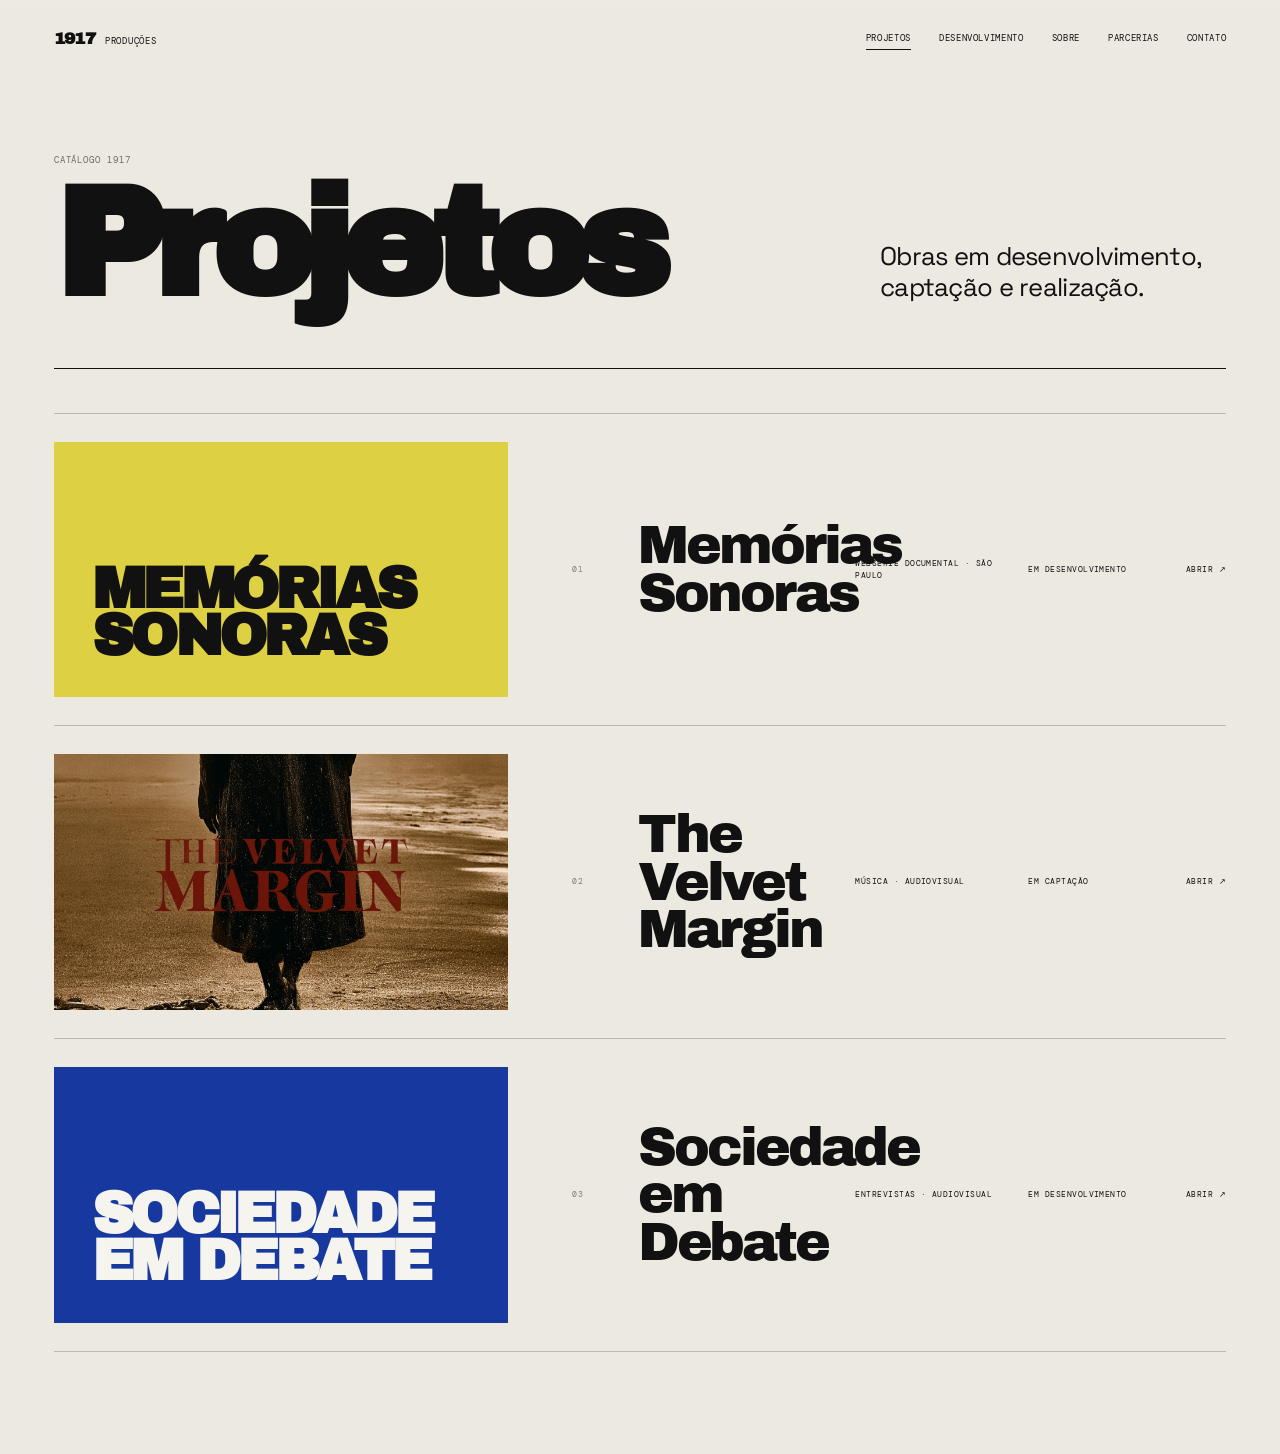
==== commit 51cab407: "V8" ====
--- a/audiovisual/index.html
+++ b/audiovisual/index.html
@@ -1 +1 @@
-<!doctype html><html lang="pt-BR"><head><meta charset="utf-8"><meta name="viewport" content="width=device-width,initial-scale=1"><meta http-equiv="refresh" content="0; url=/projetos/"><link rel="canonical" href="https://1917producoes.com.br/projetos/"><title>Projetos — 1917 Produções</title><script>location.replace('/projetos/');</script></head><body></body></html>+<!doctype html><html lang="pt-BR"><head><meta charset="utf-8"><meta name="viewport" content="width=device-width,initial-scale=1"><meta http-equiv="refresh" content="0;url=/projetos/"><link rel="canonical" href="https://1917producoes.com.br/projetos/"><script>location.replace('/projetos/')</script><title>1917 Produções</title></head><body></body></html>
